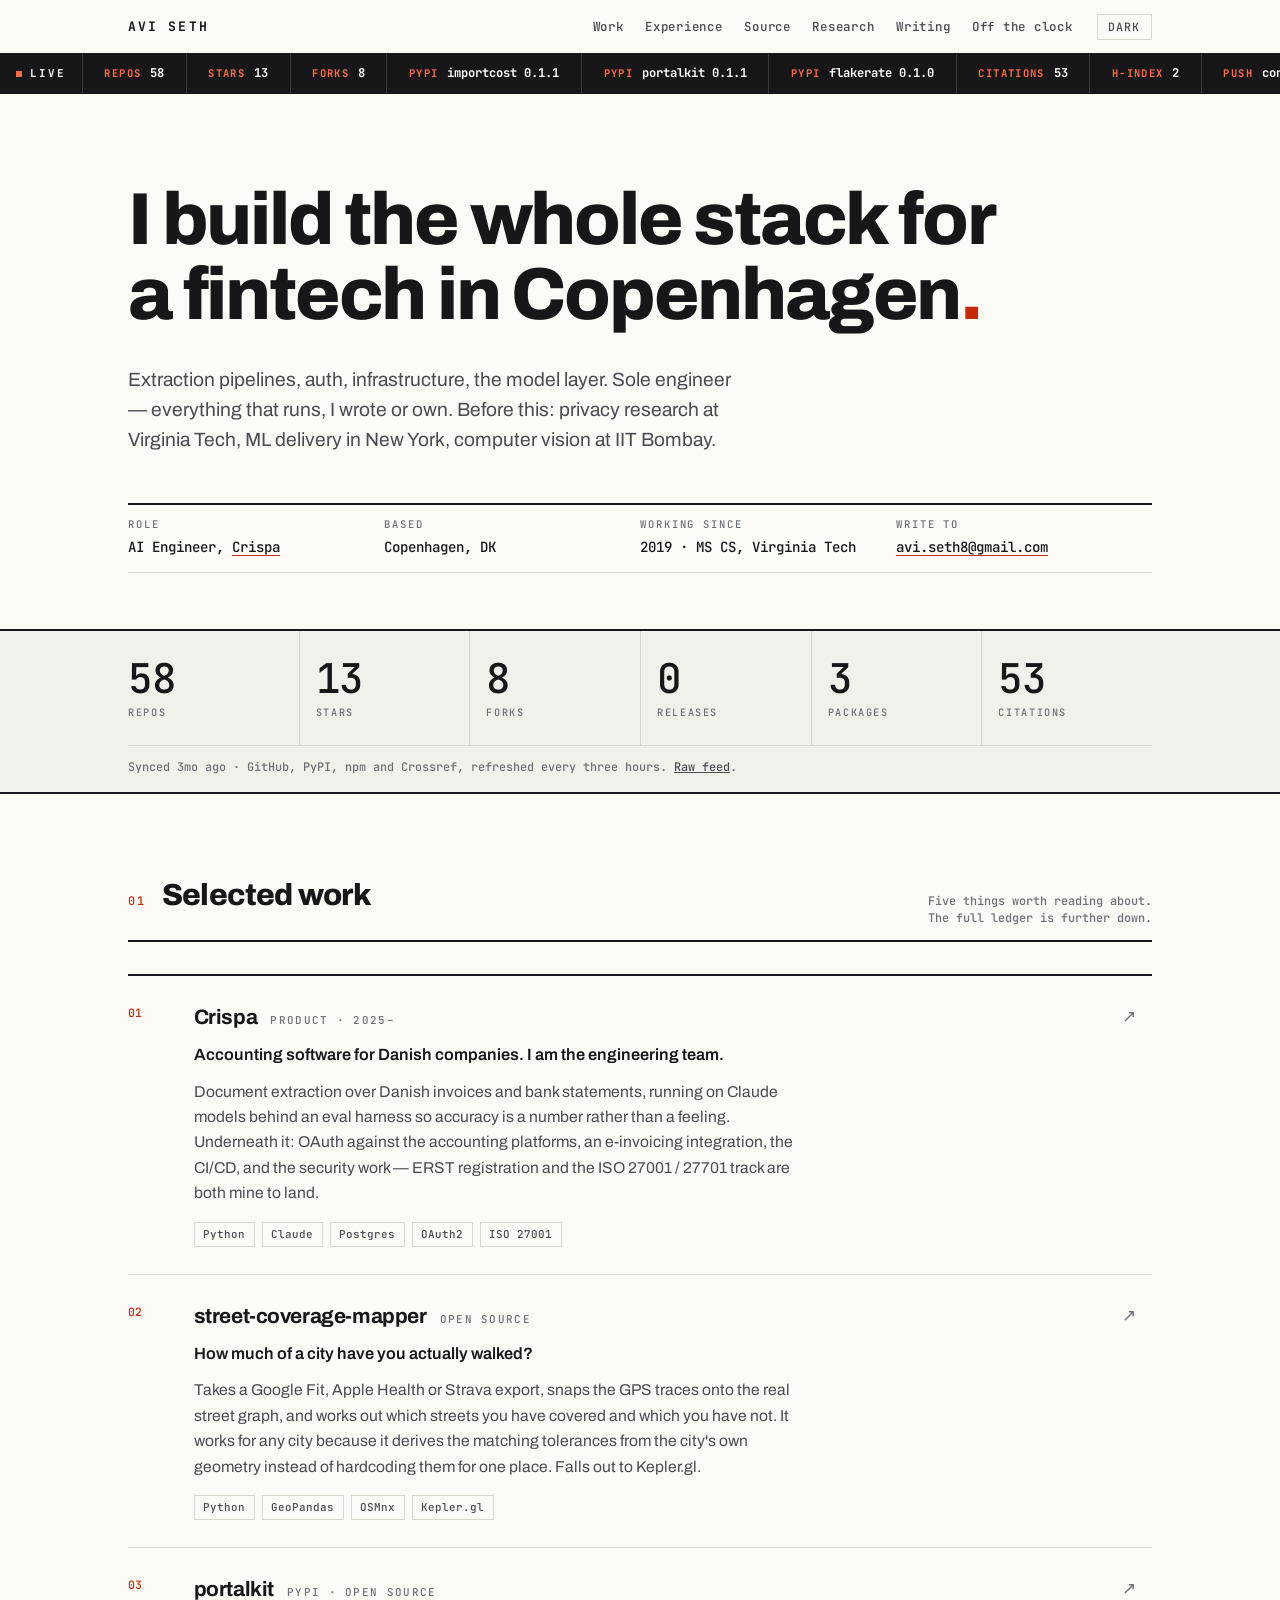
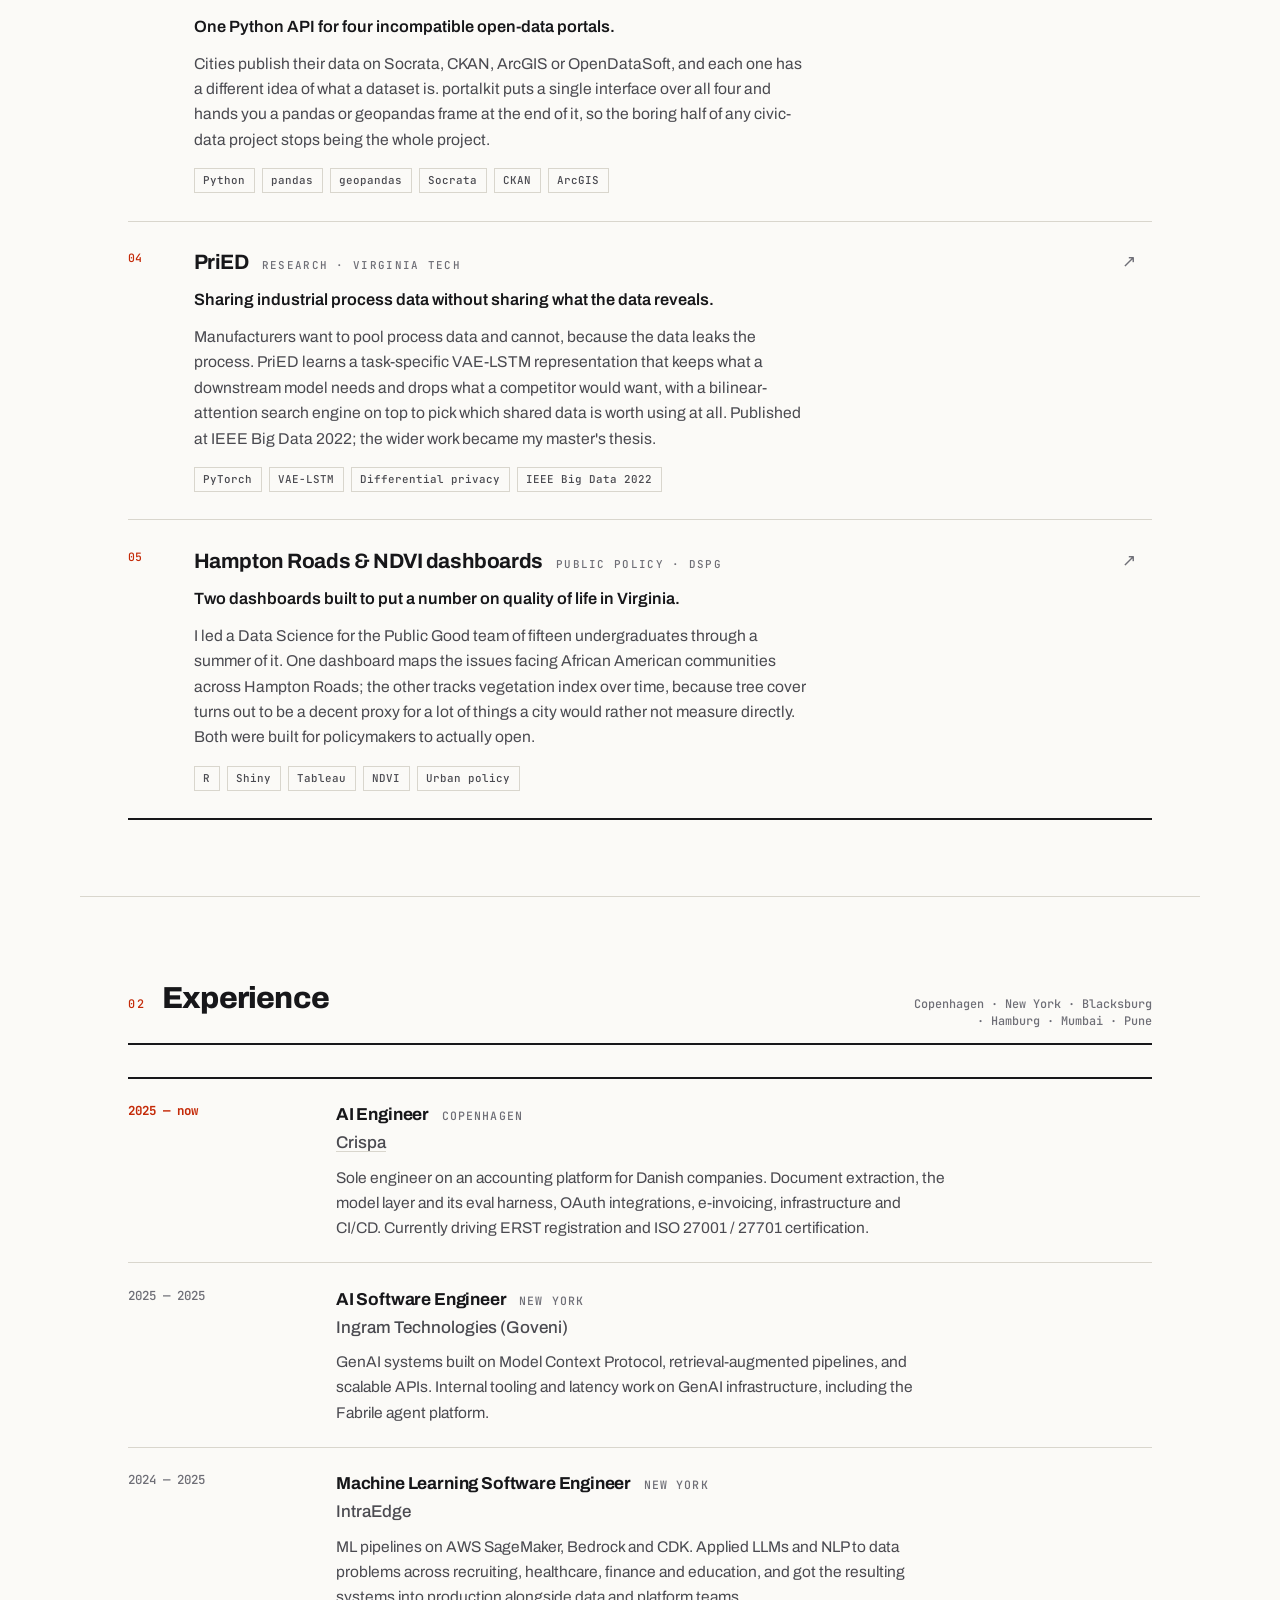
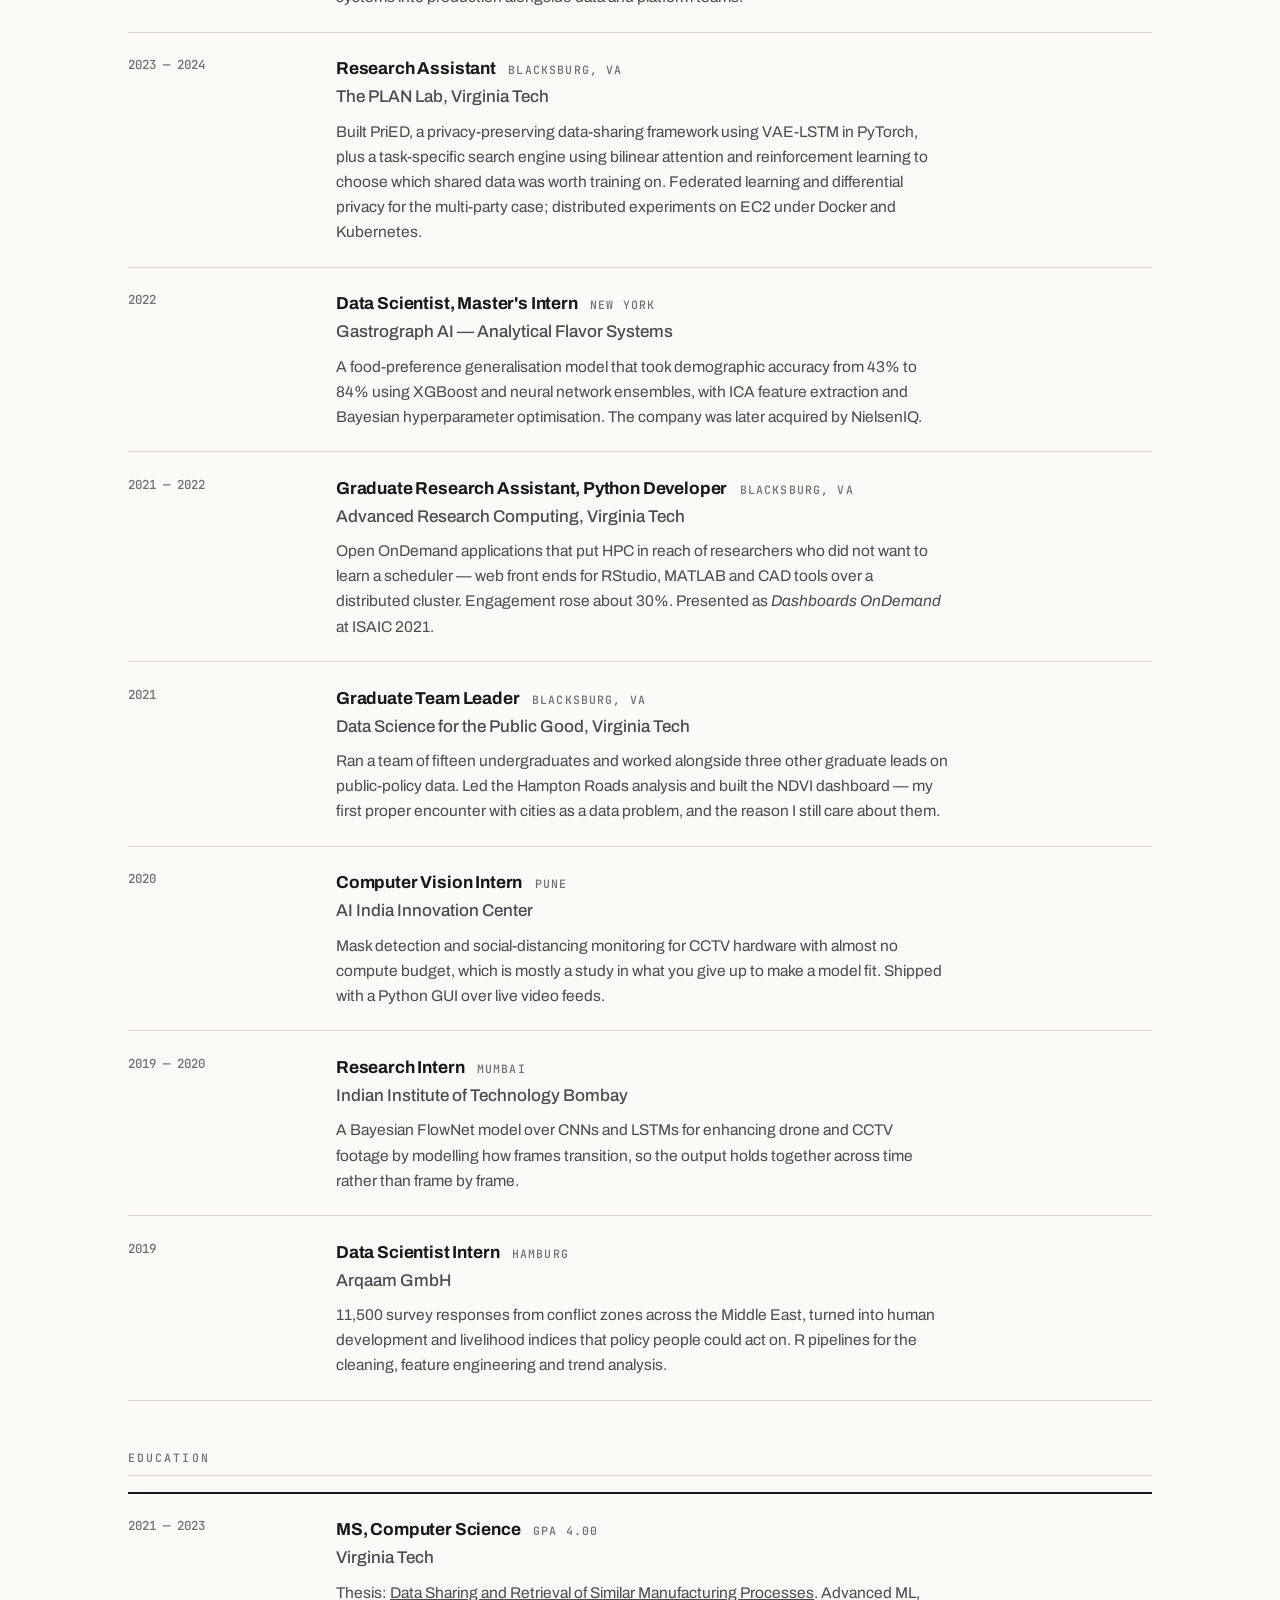
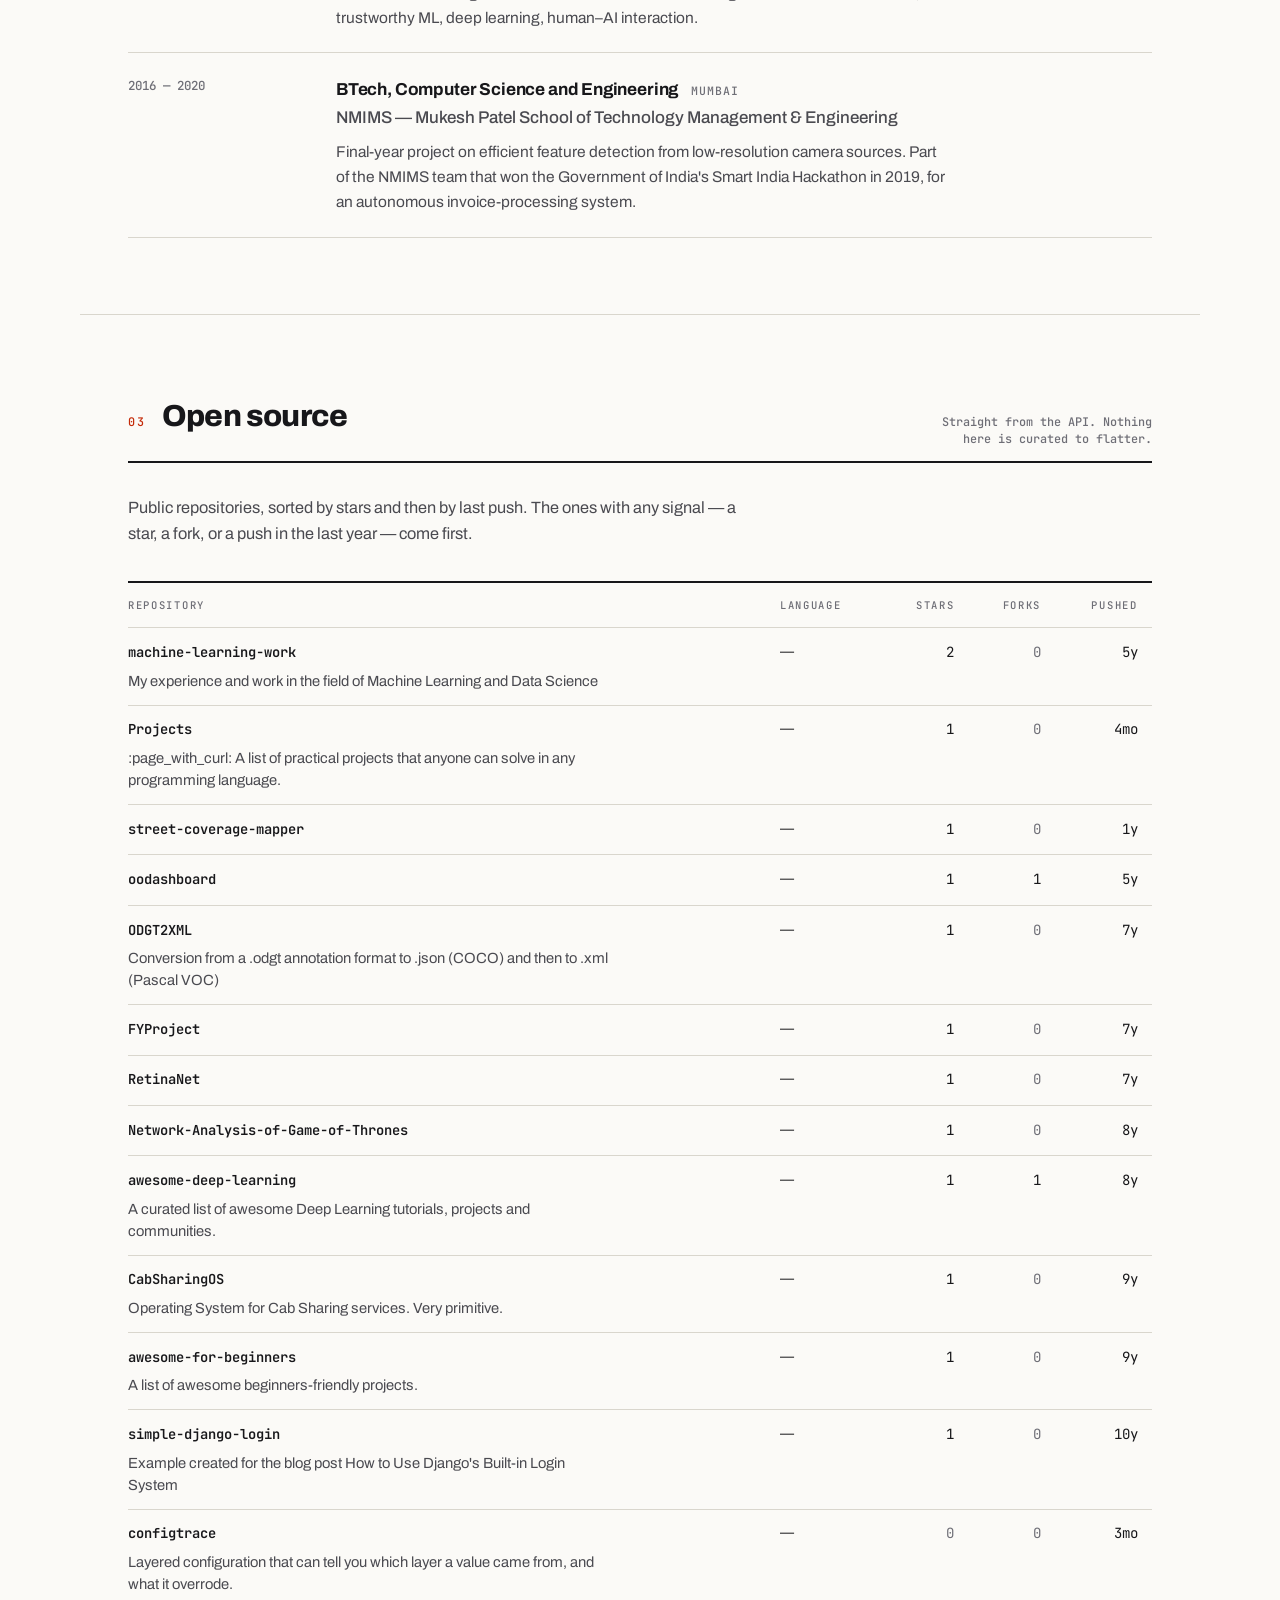
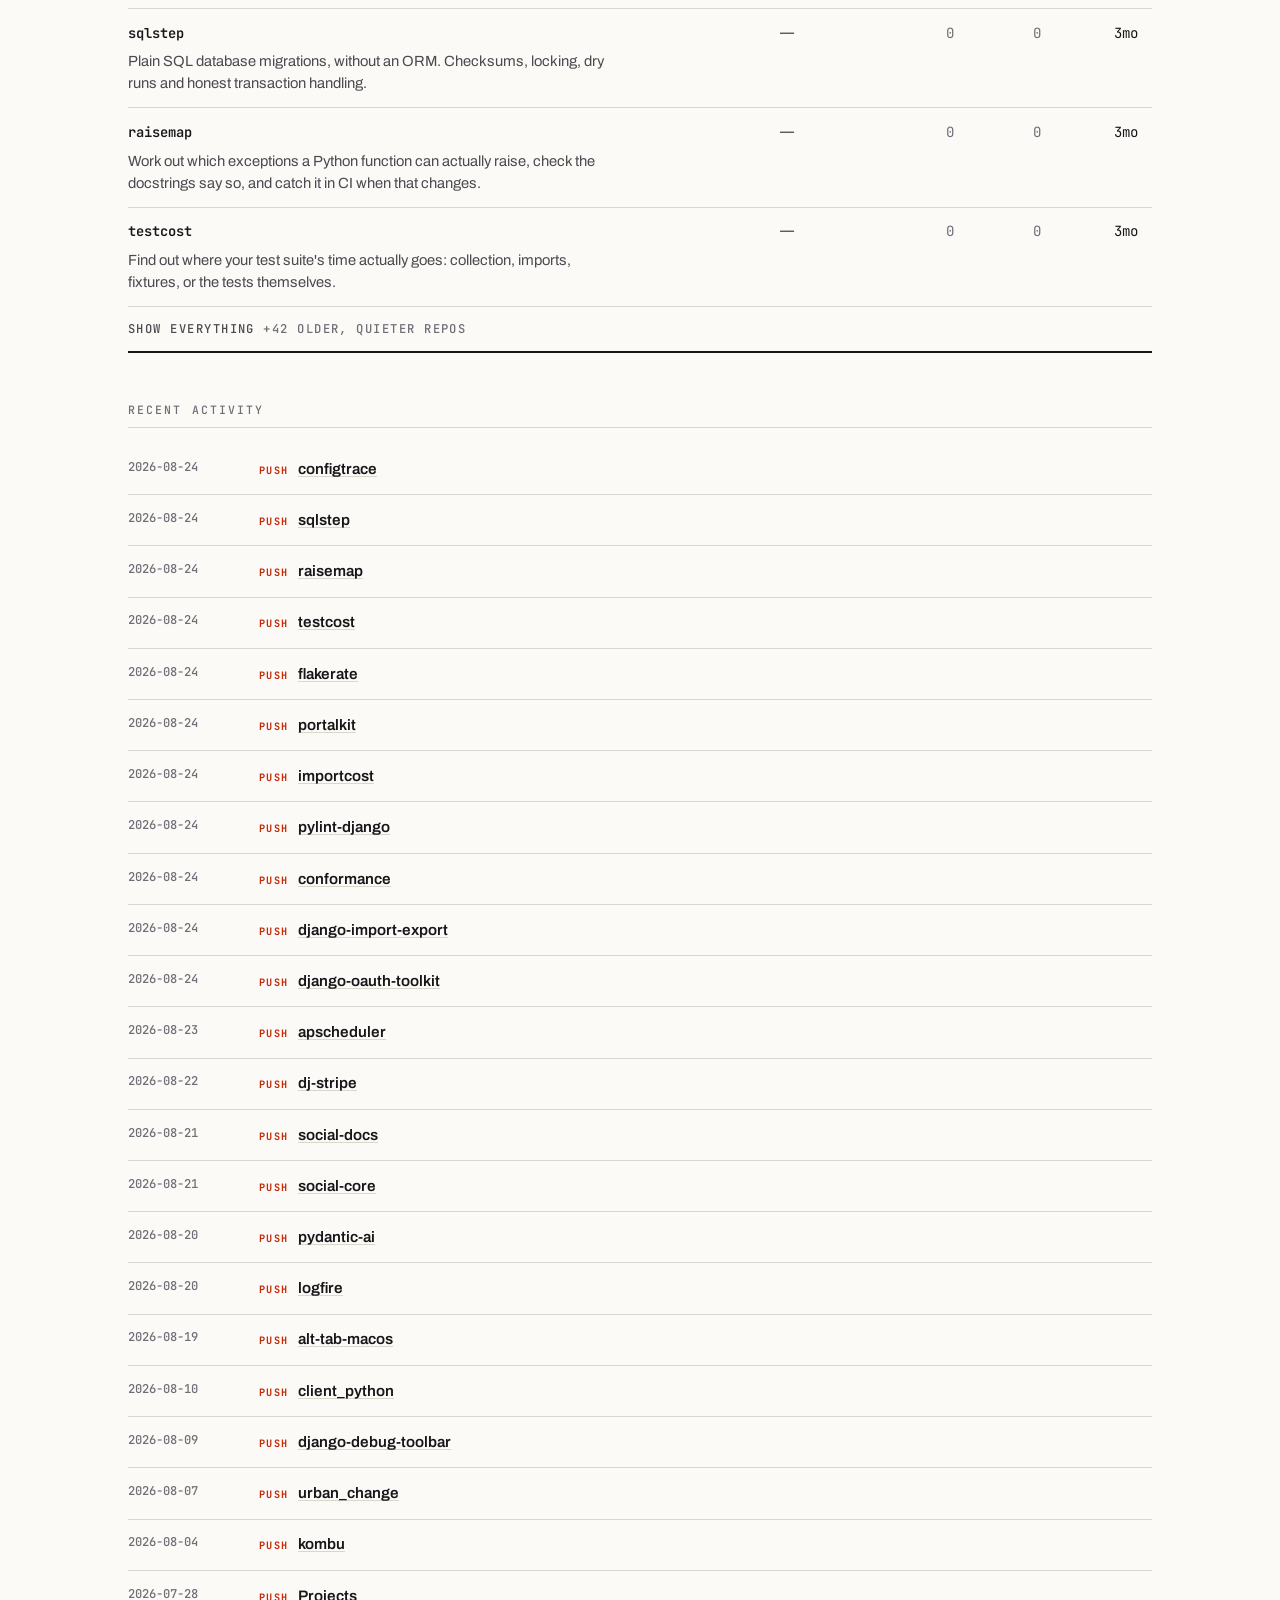
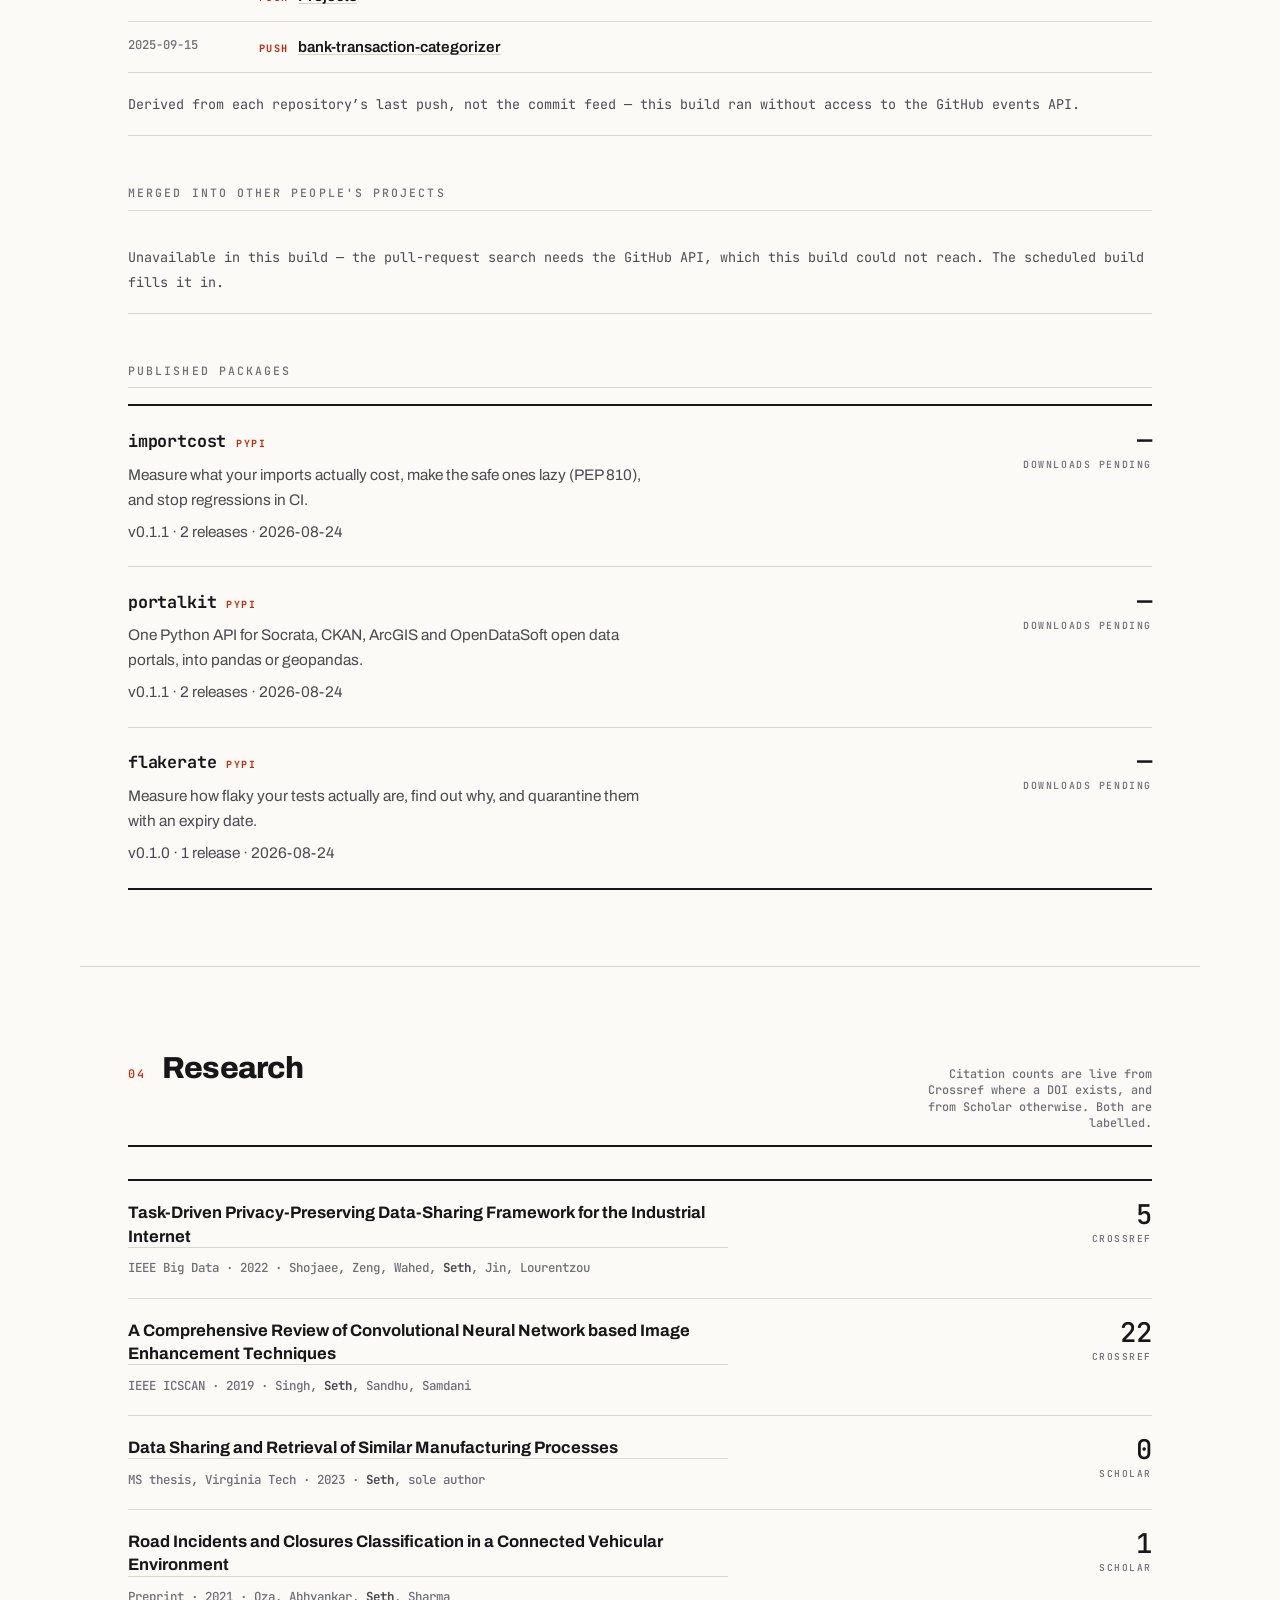
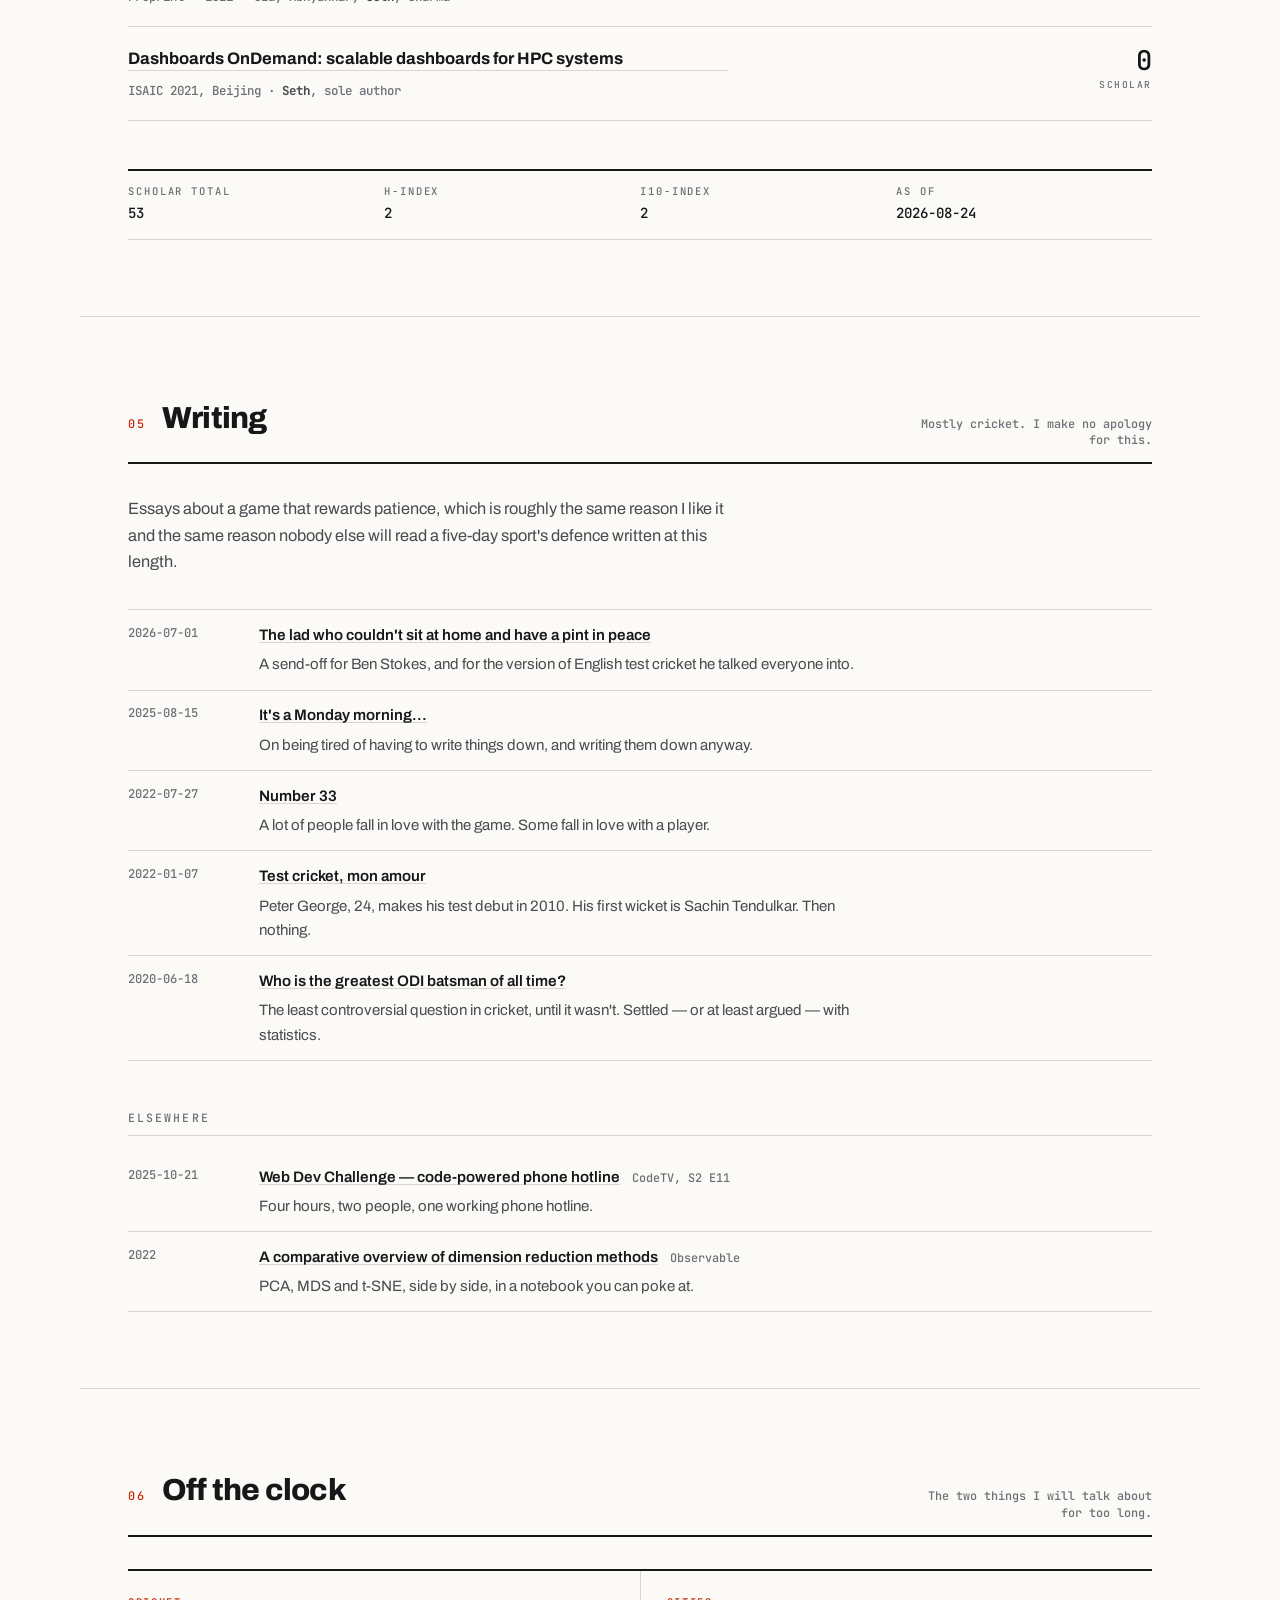
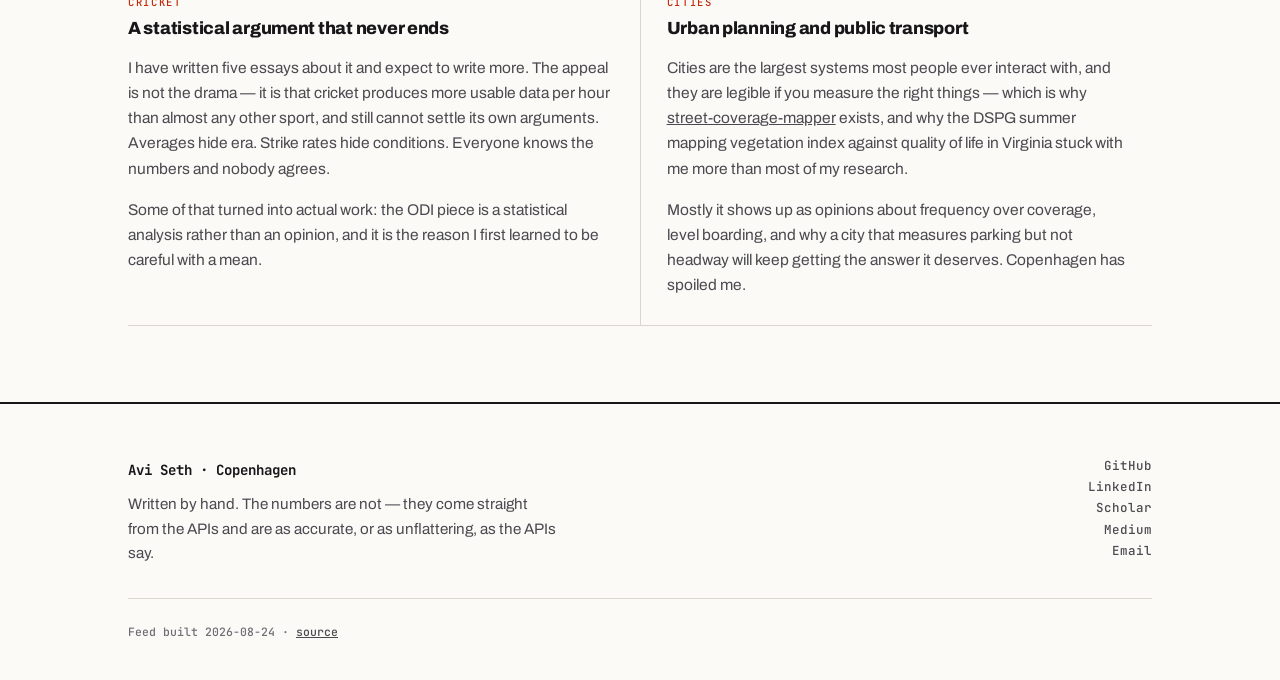
==== index.html @ 347495bb "personal site" ====
<!doctype html>
<html lang="en" data-theme="">
<head>
<meta charset="utf-8">
<meta name="viewport" content="width=device-width, initial-scale=1">
<title>Avi Seth</title>
<meta name="description" content="Avi Seth — AI engineer in Copenhagen. Sole engineer at Crispa. Ten years of work from IIT Bombay to Virginia Tech to a Danish fintech, plus a live index of open-source activity, packages and research.">
<link rel="canonical" href="https://aviseth.fyi/">
<meta property="og:type" content="website">
<meta property="og:title" content="Avi Seth">
<meta property="og:description" content="AI engineer in Copenhagen. A live index of what I build.">
<meta property="og:url" content="https://aviseth.fyi/">
<meta name="theme-color" content="#FBFAF7">
<link rel="icon" href="data:image/svg+xml,%3Csvg xmlns='http://www.w3.org/2000/svg' viewBox='0 0 32 32'%3E%3Crect width='32' height='32' fill='%2317171A'/%3E%3Ctext x='16' y='23' font-family='monospace' font-size='19' font-weight='700' fill='%23FBFAF7' text-anchor='middle'%3EA%3C/text%3E%3C/svg%3E">
<link rel="preconnect" href="https://fonts.googleapis.com">
<link rel="preconnect" href="https://fonts.gstatic.com" crossorigin>
<link href="https://fonts.googleapis.com/css2?family=Archivo:wght@400;500;600;700;800&family=JetBrains+Mono:wght@400;500;700&display=swap" rel="stylesheet">
<link rel="stylesheet" href="assets/style.css">
<script>
  // Dark is opt-in and remembered. Applied before first paint so there is no flash.
  try { var t = localStorage.getItem('theme'); if (t) document.documentElement.dataset.theme = t } catch (e) {}
</script>
</head>
<body>

<a class="skip" href="#main">Skip to content</a>

<header class="bar">
  <div class="bar__in">
    <a class="bar__id" href="/">Avi&nbsp;Seth</a>
    <nav class="bar__nav" aria-label="Sections">
      <a href="#work">Work</a>
      <a href="#experience">Experience</a>
      <a href="#source">Source</a>
      <a href="#research">Research</a>
      <a href="#writing">Writing</a>
      <a href="#offclock">Off the clock</a>
    </nav>
    <button class="bar__theme" type="button" id="theme" aria-label="Switch colour scheme"><span id="theme-label">Dark</span></button>
  </div>
</header>

<div class="ticker" id="ticker" aria-label="Live activity">
  <div class="ticker__tag"><span class="dot" aria-hidden="true"></span>Live</div>
  <div class="ticker__window">
    <div class="ticker__track" id="ticker-track">
      <span class="ticker__item ticker__item--wait">Fetching&nbsp;index&hellip;</span>
    </div>
  </div>
</div>
<noscript><p class="noscript">The live index needs JavaScript. Everything written below is here without it.</p></noscript>

<main id="main">

<section class="hero wrap">
  <h1>I build the whole stack for a fintech in Copenhagen<span class="accent">.</span></h1>
  <p class="hero__sub">Extraction pipelines, auth, infrastructure, the model layer. Sole engineer &mdash; everything that runs, I wrote or own. Before this: privacy research at Virginia Tech, ML delivery in New York, computer vision at IIT Bombay.</p>
  <dl class="meta">
    <div><dt>Role</dt><dd>AI Engineer, <a href="https://crispa.ai">Crispa</a></dd></div>
    <div><dt>Based</dt><dd>Copenhagen, DK</dd></div>
    <div><dt>Working since</dt><dd>2019 &middot; MS CS, Virginia Tech</dd></div>
    <div><dt>Write to</dt><dd><a href="mailto:avi.seth8@gmail.com">avi.seth8@gmail.com</a></dd></div>
  </dl>
</section>

<section class="band" id="index">
  <div class="band__in">
    <ul class="stats">
      <li><span class="stats__n" data-stat="repos">&mdash;</span><span class="stats__k">Repos</span></li>
      <li><span class="stats__n" data-stat="stars">&mdash;</span><span class="stats__k">Stars</span></li>
      <li><span class="stats__n" data-stat="forks">&mdash;</span><span class="stats__k">Forks</span></li>
      <li><span class="stats__n" data-stat="releases">&mdash;</span><span class="stats__k">Releases</span></li>
      <li><span class="stats__n" data-stat="packages">&mdash;</span><span class="stats__k">Packages</span></li>
      <li><span class="stats__n" data-stat="citations">&mdash;</span><span class="stats__k">Citations</span></li>
    </ul>
    <p class="band__foot"><span id="synced">Syncing&hellip;</span> &middot; GitHub, PyPI, npm and Crossref, refreshed every three hours. <a href="data/feed.json">Raw feed</a>.</p>
  </div>
</section>

<!-- ── 01 work ─────────────────────────────────────────────────────────── -->
<section class="sec wrap" id="work">
  <div class="sec__head">
    <span class="sec__no">01</span>
    <h2>Selected work</h2>
    <span class="sec__note">Five things worth reading about. The full ledger is further down.</span>
  </div>

  <a class="row" href="https://crispa.ai">
    <span class="row__no">01</span>
    <span class="row__main">
      <span class="row__title">Crispa <span class="row__kind">Product &middot; 2025&ndash;</span></span>
      <span class="row__sum">Accounting software for Danish companies. I am the engineering team.</span>
      <span class="row__body">Document extraction over Danish invoices and bank statements, running on Claude models behind an eval harness so accuracy is a number rather than a feeling. Underneath it: OAuth against the accounting platforms, an e-invoicing integration, the CI/CD, and the security work &mdash; ERST registration and the ISO 27001 / 27701 track are both mine to land.</span>
      <span class="tags"><i>Python</i><i>Claude</i><i>Postgres</i><i>OAuth2</i><i>ISO 27001</i></span>
    </span>
    <span class="row__go" aria-hidden="true">&#8599;</span>
  </a>

  <a class="row" href="https://github.com/aviseth/street-coverage-mapper">
    <span class="row__no">02</span>
    <span class="row__main">
      <span class="row__title">street-coverage-mapper <span class="row__kind">Open source</span></span>
      <span class="row__sum">How much of a city have you actually walked?</span>
      <span class="row__body">Takes a Google Fit, Apple Health or Strava export, snaps the GPS traces onto the real street graph, and works out which streets you have covered and which you have not. It works for any city because it derives the matching tolerances from the city's own geometry instead of hardcoding them for one place. Falls out to Kepler.gl.</span>
      <span class="tags"><i>Python</i><i>GeoPandas</i><i>OSMnx</i><i>Kepler.gl</i></span>
    </span>
    <span class="row__go" aria-hidden="true">&#8599;</span>
  </a>

  <a class="row" href="https://pypi.org/project/portalkit/">
    <span class="row__no">03</span>
    <span class="row__main">
      <span class="row__title">portalkit <span class="row__kind">PyPI &middot; Open source</span></span>
      <span class="row__sum">One Python API for four incompatible open-data portals.</span>
      <span class="row__body">Cities publish their data on Socrata, CKAN, ArcGIS or OpenDataSoft, and each one has a different idea of what a dataset is. portalkit puts a single interface over all four and hands you a pandas or geopandas frame at the end of it, so the boring half of any civic-data project stops being the whole project.</span>
      <span class="tags"><i>Python</i><i>pandas</i><i>geopandas</i><i>Socrata</i><i>CKAN</i><i>ArcGIS</i></span>
    </span>
    <span class="row__go" aria-hidden="true">&#8599;</span>
  </a>

  <a class="row" href="https://doi.org/10.1109/BigData55660.2022.10020861">
    <span class="row__no">04</span>
    <span class="row__main">
      <span class="row__title">PriED <span class="row__kind">Research &middot; Virginia Tech</span></span>
      <span class="row__sum">Sharing industrial process data without sharing what the data reveals.</span>
      <span class="row__body">Manufacturers want to pool process data and cannot, because the data leaks the process. PriED learns a task-specific VAE-LSTM representation that keeps what a downstream model needs and drops what a competitor would want, with a bilinear-attention search engine on top to pick which shared data is worth using at all. Published at IEEE Big Data 2022; the wider work became my master's thesis.</span>
      <span class="tags"><i>PyTorch</i><i>VAE-LSTM</i><i>Differential privacy</i><i>IEEE Big Data 2022</i></span>
    </span>
    <span class="row__go" aria-hidden="true">&#8599;</span>
  </a>

  <a class="row" href="https://aaec-vt.shinyapps.io/HamptonRoads/">
    <span class="row__no">05</span>
    <span class="row__main">
      <span class="row__title">Hampton Roads &amp; NDVI dashboards <span class="row__kind">Public policy &middot; DSPG</span></span>
      <span class="row__sum">Two dashboards built to put a number on quality of life in Virginia.</span>
      <span class="row__body">I led a Data Science for the Public Good team of fifteen undergraduates through a summer of it. One dashboard maps the issues facing African American communities across Hampton Roads; the other tracks vegetation index over time, because tree cover turns out to be a decent proxy for a lot of things a city would rather not measure directly. Both were built for policymakers to actually open.</span>
      <span class="tags"><i>R</i><i>Shiny</i><i>Tableau</i><i>NDVI</i><i>Urban policy</i></span>
    </span>
    <span class="row__go" aria-hidden="true">&#8599;</span>
  </a>
</section>

<!-- ── 02 experience ───────────────────────────────────────────────────── -->
<section class="sec wrap" id="experience">
  <div class="sec__head">
    <span class="sec__no">02</span>
    <h2>Experience</h2>
    <span class="sec__note">Copenhagen &middot; New York &middot; Blacksburg &middot; Hamburg &middot; Mumbai &middot; Pune</span>
  </div>

  <div class="cv">
    <div class="cv__item">
      <div class="cv__when"><span class="cv__now">2025 &mdash; now</span></div>
      <div>
        <div class="cv__role">AI Engineer <span class="cv__where">Copenhagen</span></div>
        <div class="cv__org"><a href="https://crispa.ai">Crispa</a></div>
        <p class="cv__what">Sole engineer on an accounting platform for Danish companies. Document extraction, the model layer and its eval harness, OAuth integrations, e-invoicing, infrastructure and CI/CD. Currently driving ERST registration and ISO 27001 / 27701 certification.</p>
      </div>
    </div>

    <div class="cv__item">
      <div class="cv__when">2025 &mdash; 2025</div>
      <div>
        <div class="cv__role">AI Software Engineer <span class="cv__where">New York</span></div>
        <div class="cv__org">Ingram Technologies (Goveni)</div>
        <p class="cv__what">GenAI systems built on Model Context Protocol, retrieval-augmented pipelines, and scalable APIs. Internal tooling and latency work on GenAI infrastructure, including the Fabrile agent platform.</p>
      </div>
    </div>

    <div class="cv__item">
      <div class="cv__when">2024 &mdash; 2025</div>
      <div>
        <div class="cv__role">Machine Learning Software Engineer <span class="cv__where">New York</span></div>
        <div class="cv__org">IntraEdge</div>
        <p class="cv__what">ML pipelines on AWS SageMaker, Bedrock and CDK. Applied LLMs and NLP to data problems across recruiting, healthcare, finance and education, and got the resulting systems into production alongside data and platform teams.</p>
      </div>
    </div>

    <div class="cv__item">
      <div class="cv__when">2023 &mdash; 2024</div>
      <div>
        <div class="cv__role">Research Assistant <span class="cv__where">Blacksburg, VA</span></div>
        <div class="cv__org">The PLAN Lab, Virginia Tech</div>
        <p class="cv__what">Built PriED, a privacy-preserving data-sharing framework using VAE-LSTM in PyTorch, plus a task-specific search engine using bilinear attention and reinforcement learning to choose which shared data was worth training on. Federated learning and differential privacy for the multi-party case; distributed experiments on EC2 under Docker and Kubernetes.</p>
      </div>
    </div>

    <div class="cv__item">
      <div class="cv__when">2022</div>
      <div>
        <div class="cv__role">Data Scientist, Master's Intern <span class="cv__where">New York</span></div>
        <div class="cv__org">Gastrograph AI &mdash; Analytical Flavor Systems</div>
        <p class="cv__what">A food-preference generalisation model that took demographic accuracy from 43% to 84% using XGBoost and neural network ensembles, with ICA feature extraction and Bayesian hyperparameter optimisation. The company was later acquired by NielsenIQ.</p>
      </div>
    </div>

    <div class="cv__item">
      <div class="cv__when">2021 &mdash; 2022</div>
      <div>
        <div class="cv__role">Graduate Research Assistant, Python Developer <span class="cv__where">Blacksburg, VA</span></div>
        <div class="cv__org">Advanced Research Computing, Virginia Tech</div>
        <p class="cv__what">Open OnDemand applications that put HPC in reach of researchers who did not want to learn a scheduler &mdash; web front ends for RStudio, MATLAB and CAD tools over a distributed cluster. Engagement rose about 30%. Presented as <em>Dashboards OnDemand</em> at ISAIC 2021.</p>
      </div>
    </div>

    <div class="cv__item">
      <div class="cv__when">2021</div>
      <div>
        <div class="cv__role">Graduate Team Leader <span class="cv__where">Blacksburg, VA</span></div>
        <div class="cv__org">Data Science for the Public Good, Virginia Tech</div>
        <p class="cv__what">Ran a team of fifteen undergraduates and worked alongside three other graduate leads on public-policy data. Led the Hampton Roads analysis and built the NDVI dashboard &mdash; my first proper encounter with cities as a data problem, and the reason I still care about them.</p>
      </div>
    </div>

    <div class="cv__item">
      <div class="cv__when">2020</div>
      <div>
        <div class="cv__role">Computer Vision Intern <span class="cv__where">Pune</span></div>
        <div class="cv__org">AI India Innovation Center</div>
        <p class="cv__what">Mask detection and social-distancing monitoring for CCTV hardware with almost no compute budget, which is mostly a study in what you give up to make a model fit. Shipped with a Python GUI over live video feeds.</p>
      </div>
    </div>

    <div class="cv__item">
      <div class="cv__when">2019 &mdash; 2020</div>
      <div>
        <div class="cv__role">Research Intern <span class="cv__where">Mumbai</span></div>
        <div class="cv__org">Indian Institute of Technology Bombay</div>
        <p class="cv__what">A Bayesian FlowNet model over CNNs and LSTMs for enhancing drone and CCTV footage by modelling how frames transition, so the output holds together across time rather than frame by frame.</p>
      </div>
    </div>

    <div class="cv__item">
      <div class="cv__when">2019</div>
      <div>
        <div class="cv__role">Data Scientist Intern <span class="cv__where">Hamburg</span></div>
        <div class="cv__org">Arqaam GmbH</div>
        <p class="cv__what">11,500 survey responses from conflict zones across the Middle East, turned into human development and livelihood indices that policy people could act on. R pipelines for the cleaning, feature engineering and trend analysis.</p>
      </div>
    </div>
  </div>

  <h3 class="sub">Education</h3>
  <div class="cv">
    <div class="cv__item">
      <div class="cv__when">2021 &mdash; 2023</div>
      <div>
        <div class="cv__role">MS, Computer Science <span class="cv__where">GPA 4.00</span></div>
        <div class="cv__org">Virginia Tech</div>
        <p class="cv__what">Thesis: <a href="https://vtechworks.lib.vt.edu/items/5594874e-03b8-4598-8ea5-a0269059a807">Data Sharing and Retrieval of Similar Manufacturing Processes</a>. Advanced ML, trustworthy ML, deep learning, human&ndash;AI interaction.</p>
      </div>
    </div>
    <div class="cv__item">
      <div class="cv__when">2016 &mdash; 2020</div>
      <div>
        <div class="cv__role">BTech, Computer Science and Engineering <span class="cv__where">Mumbai</span></div>
        <div class="cv__org">NMIMS &mdash; Mukesh Patel School of Technology Management &amp; Engineering</div>
        <p class="cv__what">Final-year project on efficient feature detection from low-resolution camera sources. Part of the NMIMS team that won the Government of India's Smart India Hackathon in 2019, for an autonomous invoice-processing system.</p>
      </div>
    </div>
  </div>
</section>

<!-- ── 03 source ───────────────────────────────────────────────────────── -->
<section class="sec wrap" id="source">
  <div class="sec__head">
    <span class="sec__no">03</span>
    <h2>Open source</h2>
    <span class="sec__note">Straight from the API. Nothing here is curated to flatter.</span>
  </div>

  <p class="lede">Public repositories, sorted by stars and then by last push. The ones with any signal &mdash; a star, a fork, or a push in the last year &mdash; come first.</p>

  <div class="tablewrap">
    <table class="tbl" id="repos">
      <thead><tr><th>Repository</th><th>Language</th><th class="num">Stars</th><th class="num">Forks</th><th class="num">Pushed</th></tr></thead>
      <tbody><tr><td colspan="5" class="tbl__wait">Loading&hellip;</td></tr></tbody>
    </table>
  </div>

  <h3 class="sub">Recent activity</h3>
  <ol class="log" id="log"><li class="log__empty"><span class="log__wait">Loading&hellip;</span></li></ol>

  <h3 class="sub">Merged into other people's projects</h3>
  <ol class="log" id="prs"><li class="log__empty"><span class="log__wait">Loading&hellip;</span></li></ol>

  <h3 class="sub">Published packages</h3>
  <div id="pkgs"><p class="empty">Loading&hellip;</p></div>
</section>

<!-- ── 04 research ─────────────────────────────────────────────────────── -->
<section class="sec wrap" id="research">
  <div class="sec__head">
    <span class="sec__no">04</span>
    <h2>Research</h2>
    <span class="sec__note">Citation counts are live from Crossref where a DOI exists, and from Scholar otherwise. Both are labelled.</span>
  </div>

  <ol class="papers">
    <li data-doi="10.1109/BigData55660.2022.10020861">
      <a href="https://doi.org/10.1109/BigData55660.2022.10020861">Task-Driven Privacy-Preserving Data-Sharing Framework for the Industrial Internet</a>
      <span class="papers__meta">IEEE Big Data &middot; 2022 &middot; Shojaee, Zeng, Wahed, <b>Seth</b>, Jin, Lourentzou</span>
      <span class="papers__cite"><span class="c">&mdash;</span> <em>citations</em></span>
    </li>
    <li data-doi="10.1109/ICSCAN.2019.8878706">
      <a href="https://doi.org/10.1109/ICSCAN.2019.8878706">A Comprehensive Review of Convolutional Neural Network based Image Enhancement Techniques</a>
      <span class="papers__meta">IEEE ICSCAN &middot; 2019 &middot; Singh, <b>Seth</b>, Sandhu, Samdani</span>
      <span class="papers__cite"><span class="c">&mdash;</span> <em>citations</em></span>
    </li>
    <li data-scholar="0">
      <a href="https://vtechworks.lib.vt.edu/items/5594874e-03b8-4598-8ea5-a0269059a807">Data Sharing and Retrieval of Similar Manufacturing Processes</a>
      <span class="papers__meta">MS thesis, Virginia Tech &middot; 2023 &middot; <b>Seth</b>, sole author</span>
      <span class="papers__cite"><span class="c">&mdash;</span> <em>citations</em></span>
    </li>
    <li data-scholar="1">
      <a href="https://scholar.google.com/citations?user=7vtdRCQAAAAJ">Road Incidents and Closures Classification in a Connected Vehicular Environment</a>
      <span class="papers__meta">Preprint &middot; 2021 &middot; Oza, Abhyankar, <b>Seth</b>, Sharma</span>
      <span class="papers__cite"><span class="c">&mdash;</span> <em>citations</em></span>
    </li>
    <li data-scholar="0">
      <a href="https://scholar.google.com/citations?user=7vtdRCQAAAAJ">Dashboards OnDemand: scalable dashboards for HPC systems</a>
      <span class="papers__meta">ISAIC 2021, Beijing &middot; <b>Seth</b>, sole author</span>
      <span class="papers__cite"><span class="c">&mdash;</span> <em>citations</em></span>
    </li>
  </ol>

  <dl class="meta" id="scholar">
    <div><dt>Scholar total</dt><dd data-scholar-stat="citations">&mdash;</dd></div>
    <div><dt>h-index</dt><dd data-scholar-stat="hIndex">&mdash;</dd></div>
    <div><dt>i10-index</dt><dd data-scholar-stat="i10Index">&mdash;</dd></div>
    <div><dt>As of</dt><dd data-scholar-stat="capturedAt">&mdash;</dd></div>
  </dl>
</section>

<!-- ── 05 writing ──────────────────────────────────────────────────────── -->
<section class="sec wrap" id="writing">
  <div class="sec__head">
    <span class="sec__no">05</span>
    <h2>Writing</h2>
    <span class="sec__note">Mostly cricket. I make no apology for this.</span>
  </div>

  <p class="lede">Essays about a game that rewards patience, which is roughly the same reason I like it and the same reason nobody else will read a five-day sport's defence written at this length.</p>

  <ol class="log">
    <li>
      <span class="log__date">2026&#8209;07&#8209;01</span>
      <span class="log__what">
        <a href="https://medium.com/@aviseth/the-lad-who-couldnt-sit-at-home-and-have-a-pint-in-peace-5083440ced1b">The lad who couldn't sit at home and have a pint in peace</a>
        <span class="log__blurb">A send-off for Ben Stokes, and for the version of English test cricket he talked everyone into.</span>
      </span>
    </li>
    <li>
      <span class="log__date">2025&#8209;08&#8209;15</span>
      <span class="log__what">
        <a href="https://medium.com/@aviseth/its-a-monday-morning-936905161352">It's a Monday morning&hellip;</a>
        <span class="log__blurb">On being tired of having to write things down, and writing them down anyway.</span>
      </span>
    </li>
    <li>
      <span class="log__date">2022&#8209;07&#8209;27</span>
      <span class="log__what">
        <a href="https://medium.com/@aviseth/number-33-4a430b7365da">Number 33</a>
        <span class="log__blurb">A lot of people fall in love with the game. Some fall in love with a player.</span>
      </span>
    </li>
    <li>
      <span class="log__date">2022&#8209;01&#8209;07</span>
      <span class="log__what">
        <a href="https://medium.com/@aviseth/test-cricket-mon-amour-3daa7d242e37">Test cricket, mon amour</a>
        <span class="log__blurb">Peter George, 24, makes his test debut in 2010. His first wicket is Sachin Tendulkar. Then nothing.</span>
      </span>
    </li>
    <li>
      <span class="log__date">2020&#8209;06&#8209;18</span>
      <span class="log__what">
        <a href="https://medium.com/@aviseth/who-is-the-greatest-odi-batsman-of-all-time-8add8d896a47">Who is the greatest ODI batsman of all time?</a>
        <span class="log__blurb">The least controversial question in cricket, until it wasn't. Settled &mdash; or at least argued &mdash; with statistics.</span>
      </span>
    </li>
  </ol>

  <h3 class="sub">Elsewhere</h3>
  <ol class="log">
    <li>
      <span class="log__date">2025&#8209;10&#8209;21</span>
      <span class="log__what">
        <a href="https://codetv.dev/series/web-dev-challenge/s2/e11-build-a-hotline">Web Dev Challenge &mdash; code-powered phone hotline</a>
        <span class="log__where">CodeTV, S2 E11</span>
        <span class="log__blurb">Four hours, two people, one working phone hotline.</span>
      </span>
    </li>
    <li>
      <span class="log__date">2022</span>
      <span class="log__what">
        <a href="https://observablehq.com/@3e787c1af6c5a437/a-comparative-overview-of-dimension-reduction-methods">A comparative overview of dimension reduction methods</a>
        <span class="log__where">Observable</span>
        <span class="log__blurb">PCA, MDS and t-SNE, side by side, in a notebook you can poke at.</span>
      </span>
    </li>
  </ol>
</section>

<!-- ── 06 off the clock ────────────────────────────────────────────────── -->
<section class="sec wrap" id="offclock">
  <div class="sec__head">
    <span class="sec__no">06</span>
    <h2>Off the clock</h2>
    <span class="sec__note">The two things I will talk about for too long.</span>
  </div>

  <div class="cards">
    <div class="card">
      <h3><span>Cricket</span>A statistical argument that never ends</h3>
      <p>I have written five essays about it and expect to write more. The appeal is not the drama &mdash; it is that cricket produces more usable data per hour than almost any other sport, and still cannot settle its own arguments. Averages hide era. Strike rates hide conditions. Everyone knows the numbers and nobody agrees.</p>
      <p>Some of that turned into actual work: the ODI piece is a statistical analysis rather than an opinion, and it is the reason I first learned to be careful with a mean.</p>
    </div>

    <div class="card">
      <h3><span>Cities</span>Urban planning and public transport</h3>
      <p>Cities are the largest systems most people ever interact with, and they are legible if you measure the right things &mdash; which is why <a href="https://github.com/aviseth/street-coverage-mapper">street-coverage-mapper</a> exists, and why the DSPG summer mapping vegetation index against quality of life in Virginia stuck with me more than most of my research.</p>
      <p>Mostly it shows up as opinions about frequency over coverage, level boarding, and why a city that measures parking but not headway will keep getting the answer it deserves. Copenhagen has spoiled me.</p>
    </div>
  </div>
</section>

</main>

<footer class="foot">
  <div class="foot__in">
    <div class="foot__l">
      <p class="foot__name">Avi Seth &middot; Copenhagen</p>
      <p class="foot__note">Written by hand. The numbers are not &mdash; they come straight from the APIs and are as accurate, or as unflattering, as the APIs say.</p>
    </div>
    <nav class="foot__r" aria-label="Elsewhere">
      <a href="https://github.com/aviseth">GitHub</a>
      <a href="https://www.linkedin.com/in/aviseth/">LinkedIn</a>
      <a href="https://scholar.google.com/citations?user=7vtdRCQAAAAJ">Scholar</a>
      <a href="https://medium.com/@aviseth">Medium</a>
      <a href="mailto:avi.seth8@gmail.com">Email</a>
    </nav>
    <p class="foot__stamp"><span id="stamp">&mdash;</span> &middot; <a href="https://github.com/aviseth/aviseth.fyi">source</a></p>
  </div>
</footer>

<script src="assets/app.js"></script>
</body>
</html>
---- assets/style.css ----
/* ───────────────────────────────────────────────────────────────────────────
   aviseth.fyi

   Light by default. Hard rules, no radii, no shadows, one accent used like a
   red pen. Monospace is for data and labels only — long-form prose is set in a
   grotesque at a size you can actually read.
   ─────────────────────────────────────────────────────────────────────────── */

:root {
  --paper:  #FBFAF7;
  --raised: #F2F0EA;
  --ink:    #17171A;
  --ink-2:  #4A4A50;
  --ink-3:  #6E6E76;
  --rule:   #17171A;
  --hair:   #D9D6CD;
  --accent: #C42A08;

  --i-fg:     #FBFAF7;
  --i-dim:    #ADACA6;
  --i-hair:   #3A3A3E;
  --i-accent: #FF6B45;

  --sans: 'Archivo', -apple-system, BlinkMacSystemFont, 'Helvetica Neue', Arial, sans-serif;
  --mono: 'JetBrains Mono', ui-monospace, SFMono-Regular, Menlo, Consolas, monospace;

  --pad: clamp(1.15rem, 4vw, 3rem);
  --max: 1120px;
  --measure: 68ch;
}

/* Dark is opt-in via the toggle, not inherited from the OS — the page is
   designed light first and reads better that way. */
:root[data-theme="dark"] {
  --paper:  #16161A;
  --raised: #1E1E23;
  --ink:    #F2F1EC;
  --ink-2:  #B6B4AE;
  --ink-3:  #918F89;
  --rule:   #F2F1EC;
  --hair:   #35353B;
  --accent: #FF7A55;

  --i-fg:     #16161A;
  --i-dim:    #4C4C52;
  --i-hair:   #C9C7C0;
  --i-accent: #B02405;
}

* { box-sizing: border-box; }

html {
  -webkit-text-size-adjust: 100%;
  scroll-behavior: smooth;
  scroll-padding-top: 5rem;
}
@media (prefers-reduced-motion: reduce) { html { scroll-behavior: auto; } }

body {
  margin: 0;
  background: var(--paper);
  color: var(--ink);
  font-family: var(--sans);
  font-size: 17px;
  line-height: 1.62;
  font-synthesis-weight: none;
  -webkit-font-smoothing: antialiased;
  -moz-osx-font-smoothing: grayscale;
}

::selection { background: var(--accent); color: #fff; }

a { color: inherit; }
p { margin: 0 0 1.05em; }
p:last-child { margin-bottom: 0; }

:focus-visible { outline: 2px solid var(--accent); outline-offset: 3px; }

.skip {
  position: absolute; left: -9999px; top: 0; z-index: 99;
  background: var(--ink); color: var(--paper);
  padding: .7rem 1.1rem; font: 500 .8rem/1 var(--mono);
}
.skip:focus { left: 0; }

.accent { color: var(--accent); }
.wrap { max-width: var(--max); margin: 0 auto; padding-inline: var(--pad); }

/* ── header ──────────────────────────────────────────────────────────── */

.bar {
  position: sticky; top: 0; z-index: 40;
  background: var(--paper);
  border-bottom: 1px solid var(--rule);
}
.bar__in {
  display: flex; align-items: center; gap: 1.5rem;
  max-width: var(--max); margin: 0 auto;
  padding: .85rem var(--pad);
}
.bar__id {
  font: 700 .82rem/1 var(--mono);
  letter-spacing: .16em; text-transform: uppercase;
  text-decoration: none; white-space: nowrap;
}
.bar__nav {
  display: flex; gap: 1.35rem; margin-left: auto;
  font: 500 .78rem/1 var(--mono);
  letter-spacing: .06em;
}
.bar__nav a { text-decoration: none; color: var(--ink-2); padding: .3rem 0; }
.bar__nav a:hover { color: var(--ink); box-shadow: inset 0 -2px 0 var(--accent); }

.bar__theme {
  appearance: none; background: none; border: 1px solid var(--hair);
  padding: .4rem .65rem; color: var(--ink-2); cursor: pointer;
  font: 500 .72rem/1 var(--mono); letter-spacing: .1em; text-transform: uppercase;
}
.bar__theme:hover { color: var(--ink); border-color: var(--ink); }

@media (max-width: 860px) {
  .bar__nav { display: none; }
  .bar__theme { margin-left: auto; }
}

/* ── ticker ──────────────────────────────────────────────────────────── */

.ticker {
  display: flex; align-items: stretch;
  background: var(--ink); color: var(--i-fg);
  border-bottom: 1px solid var(--rule);
  overflow: hidden;
}
.ticker__tag {
  display: flex; align-items: center; gap: .5rem;
  flex: none; padding: 0 1rem;
  border-right: 1px solid var(--i-hair);
  font: 700 .68rem/1 var(--mono);
  letter-spacing: .18em; text-transform: uppercase;
}
.dot { width: 6px; height: 6px; background: var(--i-accent); animation: pulse 2.4s ease-in-out infinite; }
@keyframes pulse { 0%,100% { opacity: 1 } 50% { opacity: .3 } }

.ticker__window { flex: 1; overflow: hidden; }
.ticker__track { display: flex; width: max-content; animation: marquee var(--dur, 90s) linear infinite; }
.ticker:hover .ticker__track, .ticker:focus-within .ticker__track { animation-play-state: paused; }
@keyframes marquee { from { transform: translateX(0) } to { transform: translateX(calc(-1 * var(--shift, 50%))) } }

.ticker__item {
  display: flex; align-items: baseline; gap: .55rem;
  flex: none; padding: .68rem 1.35rem;
  font: 500 .76rem/1.35 var(--mono);
  white-space: nowrap; text-decoration: none; color: inherit;
  border-right: 1px solid var(--i-hair);
}
a.ticker__item:hover { background: var(--i-accent); color: #fff; }
.ticker__item .k {
  color: var(--i-accent); font-weight: 700;
  letter-spacing: .13em; text-transform: uppercase; font-size: .66rem;
}
a.ticker__item:hover .k, a.ticker__item:hover .t { color: #fff; }
.ticker__item .t { color: var(--i-dim); font-size: .7rem; }
.ticker__item--wait { color: var(--i-dim); }

@media (prefers-reduced-motion: reduce) {
  .ticker__track { animation: none; }
  .ticker__window { overflow-x: auto; }
}

.noscript {
  margin: 0; padding: .8rem var(--pad);
  border-bottom: 1px solid var(--rule);
  font: 500 .82rem/1.5 var(--mono); color: var(--ink-2);
}

/* ── hero ────────────────────────────────────────────────────────────── */

.hero { padding-block: clamp(3rem, 8vw, 5.5rem) clamp(2.4rem, 5vw, 3.5rem); }

.hero h1 {
  margin: 0;
  font-weight: 800;
  font-size: clamp(2.35rem, 6.2vw, 4.6rem);
  line-height: 1.02;
  letter-spacing: -.03em;
  max-width: 20ch;
  text-wrap: balance;
}
.hero__sub {
  margin: clamp(1.5rem, 3vw, 2.1rem) 0 0;
  max-width: 56ch;
  font-size: clamp(1.05rem, 1.5vw, 1.2rem);
  line-height: 1.55;
  color: var(--ink-2);
}

.meta {
  display: grid; gap: 0;
  grid-template-columns: repeat(auto-fit, minmax(210px, 1fr));
  margin: clamp(2.2rem, 4vw, 3rem) 0 0;
  border-top: 2px solid var(--rule);
}
.meta > div { padding: .9rem 1.2rem .9rem 0; border-bottom: 1px solid var(--hair); }
.meta dt {
  font: 500 .66rem/1 var(--mono);
  letter-spacing: .18em; text-transform: uppercase;
  color: var(--ink-3); margin-bottom: .5rem;
}
.meta dd { margin: 0; font: 500 .88rem/1.4 var(--mono); }
.meta dd a { text-decoration: none; box-shadow: inset 0 -1px 0 var(--accent); }
.meta dd a:hover { color: var(--accent); }

/* ── stat band ───────────────────────────────────────────────────────── */

.band {
  background: var(--raised);
  border-top: 2px solid var(--rule);
  border-bottom: 2px solid var(--rule);
}
.band__in { max-width: var(--max); margin: 0 auto; padding-inline: var(--pad); }

.stats {
  display: grid; grid-template-columns: repeat(6, 1fr);
  list-style: none; margin: 0; padding: 0;
}
.stats li { padding: clamp(1.15rem, 2.4vw, 1.7rem) 1rem clamp(1.15rem, 2.4vw, 1.7rem) 0; }
.stats li + li { border-left: 1px solid var(--hair); padding-left: 1rem; }

.stats__n {
  display: block;
  font: 500 clamp(1.6rem, 3.2vw, 2.6rem)/1 var(--mono);
  font-variant-numeric: tabular-nums; letter-spacing: -.03em;
}
.stats__k {
  display: block; margin-top: .55rem;
  font: 500 .64rem/1 var(--mono);
  letter-spacing: .16em; text-transform: uppercase; color: var(--ink-3);
}

@media (max-width: 900px) {
  .stats { grid-template-columns: repeat(3, 1fr); }
  .stats li:nth-child(4) { border-left: 0; padding-left: 0; }
  .stats li:nth-child(-n+3) { border-bottom: 1px solid var(--hair); }
}
@media (max-width: 480px) {
  .stats { grid-template-columns: repeat(2, 1fr); }
  .stats li:nth-child(odd) { border-left: 0; padding-left: 0; }
  .stats li:nth-child(3) { border-left: 1px solid var(--hair); padding-left: 1rem; }
  .stats li:nth-child(-n+4) { border-bottom: 1px solid var(--hair); }
}

.band__foot {
  padding: .75rem 0 1rem;
  border-top: 1px solid var(--hair);
  font: 500 .74rem/1.55 var(--mono); color: var(--ink-3);
}
.band__foot a { color: var(--ink-2); }

/* ── sections ────────────────────────────────────────────────────────── */

.sec { padding-block: clamp(3rem, 6vw, 4.75rem); }
.sec + .sec { border-top: 1px solid var(--hair); }

.sec__head {
  display: flex; align-items: baseline; gap: 1rem;
  padding-bottom: .85rem;
  border-bottom: 2px solid var(--rule);
  margin-bottom: 2rem;
}
.sec__no {
  font: 500 .74rem/1 var(--mono);
  letter-spacing: .16em; color: var(--accent); flex: none;
}
.sec__head h2 {
  margin: 0; font-weight: 800;
  font-size: clamp(1.35rem, 2.6vw, 1.9rem);
  letter-spacing: -.025em;
}
.sec__head .sec__note {
  margin-left: auto; text-align: right;
  font: 500 .74rem/1.4 var(--mono); color: var(--ink-3);
  max-width: 34ch;
}
@media (max-width: 700px) {
  .sec__head { flex-wrap: wrap; }
  .sec__head .sec__note { margin-left: 0; text-align: left; flex-basis: 100%; margin-top: .5rem; }
}

.lede { margin: 0 0 2.1rem; max-width: var(--measure); color: var(--ink-2); font-size: 1.02rem; }
.prose { max-width: var(--measure); }
.prose p { font-size: 1.02rem; }

.sub {
  margin: clamp(2.4rem, 4.5vw, 3.2rem) 0 1rem;
  font: 500 .72rem/1 var(--mono);
  letter-spacing: .18em; text-transform: uppercase; color: var(--ink-3);
  padding-bottom: .7rem; border-bottom: 1px solid var(--hair);
}

/* ── work rows ───────────────────────────────────────────────────────── */

.row {
  display: grid; grid-template-columns: 3rem minmax(0,1fr) 1.5rem;
  gap: 0 1.1rem;
  padding: 1.55rem 1rem 1.7rem 0;
  border-top: 1px solid var(--hair);
  text-decoration: none;
  transition: background .12s linear, color .12s linear, padding .12s linear;
}
.row:first-of-type { border-top: 2px solid var(--rule); }
.row:last-of-type { border-bottom: 2px solid var(--rule); }
.row:hover, .row:focus-visible {
  background: var(--ink); color: var(--i-fg); padding-inline: 1rem;
}
@media (prefers-reduced-motion: reduce) { .row { transition: none; } }

.row__no { font: 500 .72rem/2 var(--mono); color: var(--accent); }
.row:hover .row__no { color: var(--i-accent); }

.row__title { display: block; font-weight: 700; font-size: 1.3rem; letter-spacing: -.02em; }
.row__kind {
  font: 500 .68rem/1 var(--mono);
  letter-spacing: .12em; text-transform: uppercase;
  color: var(--ink-3); margin-left: .6rem; white-space: nowrap;
}
.row:hover .row__kind { color: var(--i-dim); }

.row__sum { display: block; margin-top: .45rem; font-size: 1.02rem; font-weight: 600; }
.row__body {
  display: block; margin-top: .65rem; max-width: var(--measure);
  font-size: .98rem; line-height: 1.62; color: var(--ink-2);
}
.row:hover .row__body { color: #C9C7C1; }
:root[data-theme="dark"] .row:hover .row__body { color: #45454B; }

.row__go { font-size: 1.05rem; line-height: 1.9; color: var(--ink-3); justify-self: end; }
.row:hover .row__go { color: var(--i-accent); }

.tags { display: flex; flex-wrap: wrap; gap: .4rem; margin-top: 1rem; }
.tags i {
  font: 500 .68rem/1 var(--mono); font-style: normal;
  padding: .38rem .55rem; border: 1px solid var(--hair); color: var(--ink-2);
}
.row:hover .tags i { border-color: var(--i-hair); color: var(--i-dim); }

@media (max-width: 620px) {
  .row { grid-template-columns: 2.3rem minmax(0,1fr); }
  .row__go { display: none; }
  .row__title { font-size: 1.15rem; }
  .row__kind { display: block; margin: .35rem 0 0; }
}

/* ── experience timeline ─────────────────────────────────────────────── */

.cv { border-top: 2px solid var(--rule); }
.cv__item {
  display: grid; grid-template-columns: 11rem minmax(0,1fr);
  gap: .25rem 2rem;
  padding: 1.4rem 0;
  border-bottom: 1px solid var(--hair);
}
.cv__when {
  font: 500 .78rem/1.6 var(--mono);
  color: var(--ink-3); font-variant-numeric: tabular-nums;
}
.cv__now { color: var(--accent); font-weight: 700; }
.cv__role { font-weight: 700; font-size: 1.08rem; letter-spacing: -.01em; }
.cv__org { font-weight: 500; color: var(--ink-2); }
.cv__org a { text-decoration: none; box-shadow: inset 0 -1px 0 var(--hair); }
.cv__org a:hover { color: var(--accent); box-shadow: inset 0 -1px 0 var(--accent); }
.cv__where {
  font: 500 .72rem/1 var(--mono); letter-spacing: .1em; text-transform: uppercase;
  color: var(--ink-3); margin-left: .6rem;
}
.cv__what { margin-top: .5rem; max-width: var(--measure); font-size: .97rem; color: var(--ink-2); }

@media (max-width: 700px) {
  .cv__item { grid-template-columns: 1fr; gap: .35rem; }
  .cv__when { order: -1; }
}

/* ── tables ──────────────────────────────────────────────────────────── */

.tablewrap { overflow-x: auto; max-width: 100%; border-top: 2px solid var(--rule); scrollbar-width: thin; }
.tbl { width: 100%; min-width: 640px; border-collapse: collapse; font-size: .88rem; }
.tbl th {
  text-align: left; font-weight: 500;
  font-family: var(--mono); font-size: .66rem;
  letter-spacing: .16em; text-transform: uppercase; color: var(--ink-3);
  padding: .85rem .9rem; border-bottom: 1px solid var(--hair); white-space: nowrap;
}
.tbl td { padding: .8rem .9rem; border-bottom: 1px solid var(--hair); vertical-align: top; }
.tbl th:first-child, .tbl td:first-child { padding-left: 0; }
.tbl .num { text-align: right; font-family: var(--mono); font-variant-numeric: tabular-nums; white-space: nowrap; }
.tbl tbody tr:hover { background: var(--raised); }
.tbl a { text-decoration: none; font-weight: 600; font-family: var(--mono); font-size: .86rem; }
.tbl a:hover { color: var(--accent); }
.tbl__desc { display: block; margin-top: .3rem; font-size: .92rem; line-height: 1.5; color: var(--ink-2); max-width: 60ch; }
.tbl__wait { color: var(--ink-2); }
.tbl__star--zero { color: var(--ink-3); }

.more {
  appearance: none; background: none; cursor: pointer;
  display: block; width: 100%; margin: 0; padding: 1rem 0;
  border: 0; border-bottom: 2px solid var(--rule);
  color: var(--ink-2); text-align: left;
  font: 500 .76rem/1 var(--mono); letter-spacing: .12em; text-transform: uppercase;
}
.more:hover { color: var(--accent); }
.more b { font-weight: 500; color: var(--ink-3); }
tr[hidden] { display: none; }

@media (max-width: 700px) {
  .tablewrap { overflow-x: visible; }
  .tbl { min-width: 0; }
  .tbl thead { display: none; }
  .tbl, .tbl tbody, .tbl tr, .tbl td { display: block; }
  .tbl tr { padding: 1rem 0; border-bottom: 1px solid var(--hair); }
  .tbl tbody tr:hover { background: none; }
  .tbl td { padding: 0; border: 0; }
  .tbl td[data-l] {
    display: inline-block; margin: .65rem 1.2rem 0 0; text-align: left;
    font-family: var(--mono); font-size: .8rem; color: var(--ink-2);
  }
  .tbl td[data-l]::before {
    content: attr(data-l); display: inline-block; margin-right: .4rem;
    font-size: .6rem; letter-spacing: .16em; text-transform: uppercase; color: var(--ink-3);
  }
  .tbl td[data-l].tbl__star--zero { color: var(--ink-3); }
}

/* ── log lists ───────────────────────────────────────────────────────── */

.log { list-style: none; margin: 0; padding: 0; border-top: 1px solid var(--hair); }
.sub + .log { border-top: 0; }
.log li {
  display: grid; grid-template-columns: 7rem minmax(0,1fr);
  gap: 0 1.2rem; padding: .8rem 0;
  border-bottom: 1px solid var(--hair); font-size: .95rem;
}
.log li.log__empty { display: block; padding: 1.15rem 0; }
.log__date { font: 500 .76rem/1.7 var(--mono); color: var(--ink-3); font-variant-numeric: tabular-nums; white-space: nowrap; }
.log__what { min-width: 0; }
.log__what a { text-decoration: none; font-weight: 600; box-shadow: inset 0 -1px 0 var(--hair); }
.log__what a:hover { color: var(--accent); box-shadow: inset 0 -1px 0 var(--accent); }
.log__k {
  font: 700 .64rem/1 var(--mono); letter-spacing: .12em; text-transform: uppercase;
  color: var(--accent); margin-right: .6rem;
}
.log__where, .log__repo { font: 500 .74rem/1 var(--mono); color: var(--ink-3); margin-left: .55rem; }
.log__blurb { display: block; margin-top: .3rem; font-size: .94rem; color: var(--ink-2); max-width: var(--measure); }
.log__wait { color: var(--ink-2); font-family: var(--mono); font-size: .84rem; line-height: 1.6; }

@media (max-width: 620px) { .log li { grid-template-columns: 1fr; gap: .3rem; } }

/* ── packages ────────────────────────────────────────────────────────── */

.pkg {
  display: grid; grid-template-columns: minmax(0,1fr) auto; gap: 1.2rem;
  padding: 1.35rem 0; border-top: 1px solid var(--hair); text-decoration: none;
}
.pkg:first-child { border-top: 2px solid var(--rule); }
.pkg:last-child { border-bottom: 2px solid var(--rule); }
.pkg:hover { background: var(--raised); }
.pkg__name { font: 700 1.05rem/1.25 var(--mono); letter-spacing: -.01em; }
.pkg__reg { font: 700 .62rem/1 var(--mono); letter-spacing: .16em; text-transform: uppercase; color: var(--accent); margin-left: .6rem; }
.pkg__sum { display: block; margin-top: .45rem; font-size: .96rem; color: var(--ink-2); max-width: 58ch; }
.pkg__dl { text-align: right; }
.pkg__dl b { display: block; font: 500 1.6rem/1 var(--mono); font-variant-numeric: tabular-nums; }
.pkg__dl span { display: block; margin-top: .4rem; font: 500 .62rem/1 var(--mono); letter-spacing: .16em; text-transform: uppercase; color: var(--ink-3); }

.empty {
  margin: 0; padding: 1.5rem 1.4rem;
  border: 1px dashed var(--ink-3);
  font: 500 .88rem/1.65 var(--mono); color: var(--ink-2);
  max-width: var(--measure);
}
.empty code { background: var(--raised); padding: .1rem .35rem; }

/* ── papers ──────────────────────────────────────────────────────────── */

.papers { list-style: none; margin: 0; padding: 0; border-top: 2px solid var(--rule); }
.papers li {
  display: grid; grid-template-columns: minmax(0,1fr) 7.5rem;
  gap: .2rem 1.8rem; padding: 1.25rem 0; border-bottom: 1px solid var(--hair);
}
.papers a {
  grid-column: 1; font-weight: 700; font-size: 1.04rem; line-height: 1.4;
  text-decoration: none; box-shadow: inset 0 -1px 0 var(--hair); max-width: 60ch;
}
.papers a:hover { color: var(--accent); box-shadow: inset 0 -1px 0 var(--accent); }
.papers__meta { grid-column: 1; margin-top: .45rem; font: 500 .78rem/1.55 var(--mono); color: var(--ink-3); }
.papers__meta b { color: var(--ink-2); font-weight: 700; }
.papers__cite { grid-row: 1 / span 2; grid-column: 2; text-align: right; align-self: start; }
.papers__cite .c { display: block; font: 500 1.7rem/1 var(--mono); font-variant-numeric: tabular-nums; }
.papers__cite em { display: block; margin-top: .35rem; font-style: normal; font: 500 .6rem/1 var(--mono); letter-spacing: .16em; text-transform: uppercase; color: var(--ink-3); }

@media (max-width: 620px) {
  .papers li { grid-template-columns: 1fr; }
  .papers__cite { grid-row: auto; grid-column: 1; text-align: left; margin-top: .65rem; }
  .papers__cite .c { display: inline; font-size: 1.1rem; }
  .papers__cite em { display: inline; margin-left: .45rem; }
}

/* ── interests ───────────────────────────────────────────────────────── */

.cards { display: grid; grid-template-columns: repeat(auto-fit, minmax(280px, 1fr)); gap: 0; border-top: 2px solid var(--rule); }
.card { padding: 1.6rem 1.6rem 1.7rem 0; border-bottom: 1px solid var(--hair); }
.card + .card { border-left: 1px solid var(--hair); padding-left: 1.6rem; }
.card h3 { margin: 0 0 .7rem; font-weight: 800; font-size: 1.1rem; letter-spacing: -.015em; }
.card h3 span { display: block; font: 500 .66rem/1 var(--mono); letter-spacing: .16em; text-transform: uppercase; color: var(--accent); margin-bottom: .5rem; }
.card p { font-size: .97rem; color: var(--ink-2); }
@media (max-width: 620px) { .card + .card { border-left: 0; padding-left: 0; } }

/* ── footer ──────────────────────────────────────────────────────────── */

.foot { border-top: 2px solid var(--rule); }
.foot__in {
  display: grid; grid-template-columns: minmax(0,1fr) auto;
  gap: 1.5rem clamp(1.5rem, 4vw, 4rem);
  max-width: var(--max); margin: 0 auto;
  padding: clamp(2.4rem, 5vw, 3.5rem) var(--pad) clamp(1.8rem, 3vw, 2.5rem);
}
.foot p { margin: 0; }
.foot__name { font: 700 .88rem/1.5 var(--mono); }
.foot__note { margin-top: .7rem !important; max-width: 48ch; font-size: .95rem; color: var(--ink-2); }
.foot__r { display: flex; flex-direction: column; gap: .55rem; align-items: flex-end; }
.foot__r a { font: 500 .78rem/1 var(--mono); letter-spacing: .08em; text-decoration: none; color: var(--ink-2); }
.foot__r a:hover { color: var(--accent); }
.foot__stamp {
  grid-column: 1 / -1; padding-top: 1.5rem; margin-top: .5rem !important;
  border-top: 1px solid var(--hair);
  font: 500 .72rem/1.6 var(--mono); color: var(--ink-3);
}
.foot__stamp a { color: var(--ink-2); }
.foot__stamp a:hover { color: var(--accent); }

@media (max-width: 620px) {
  .foot__in { grid-template-columns: 1fr; }
  .foot__r { flex-direction: row; flex-wrap: wrap; gap: 1rem; align-items: flex-start; }
}
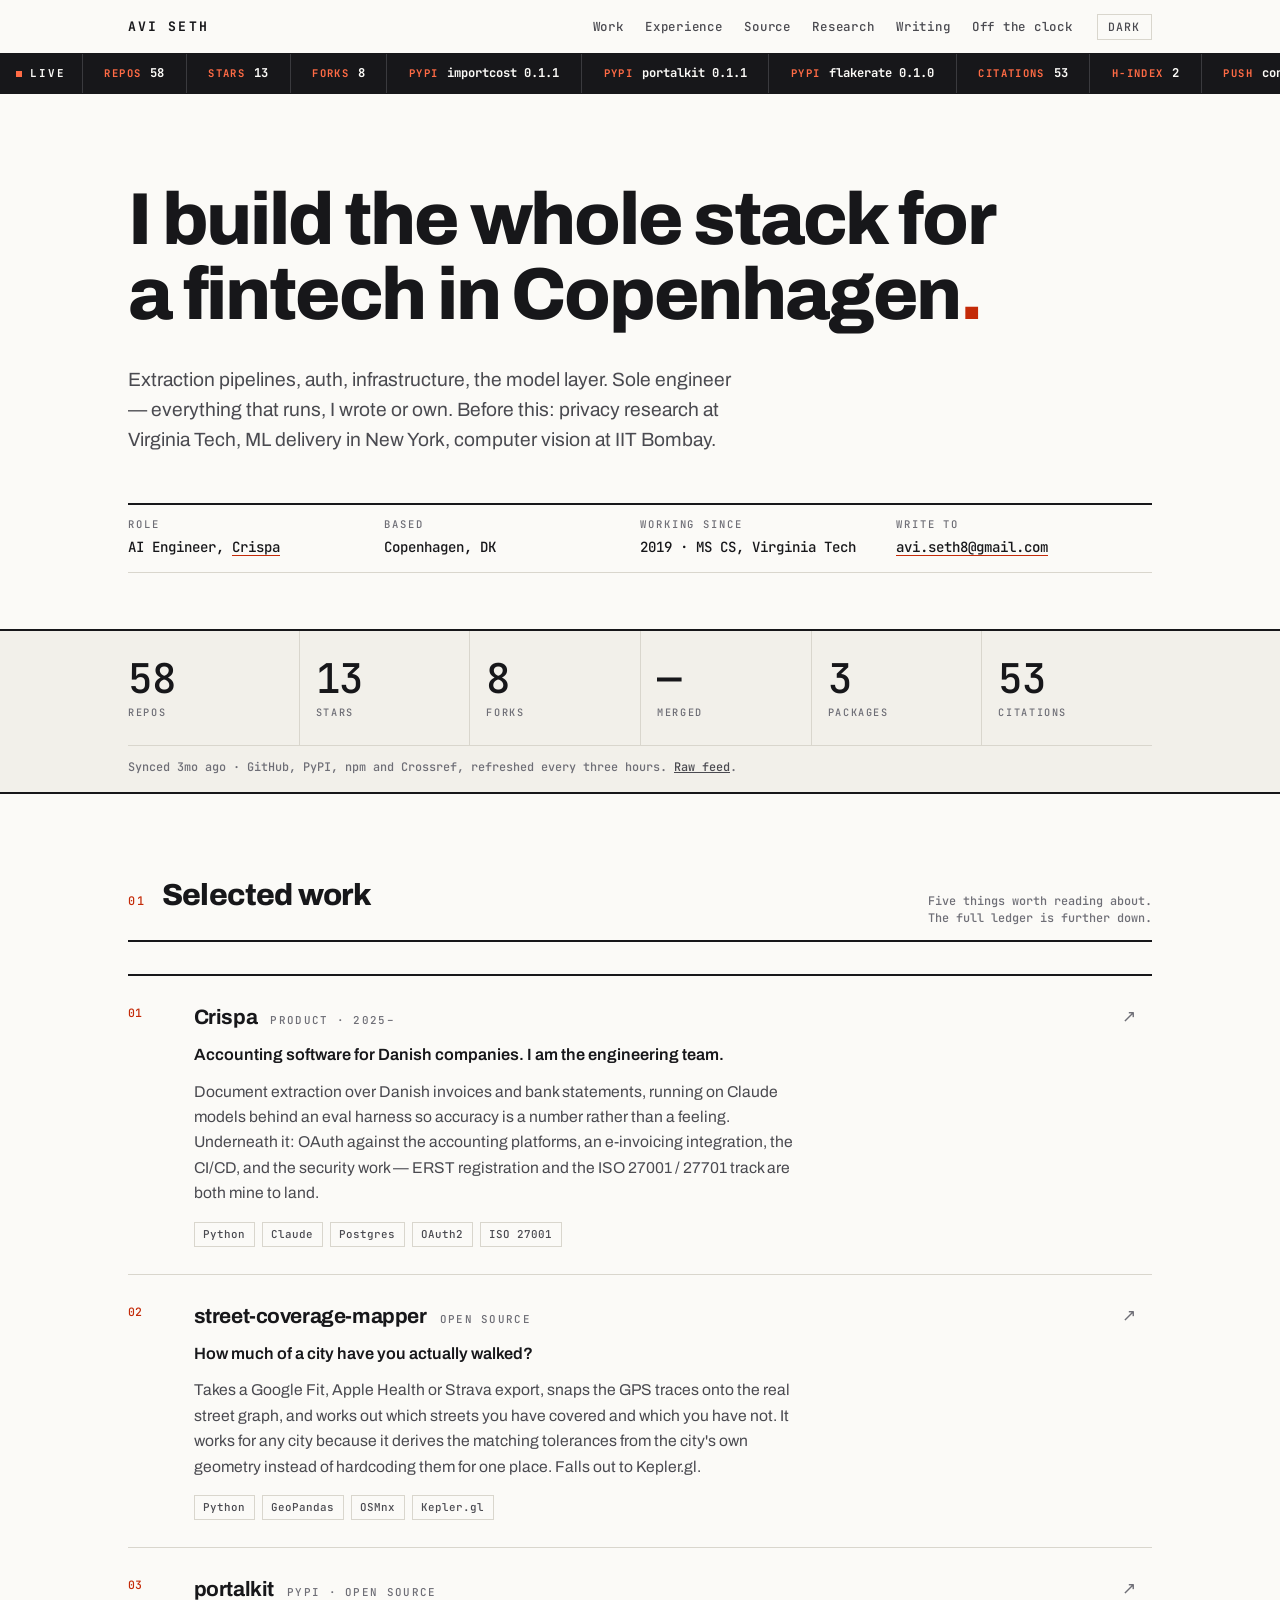
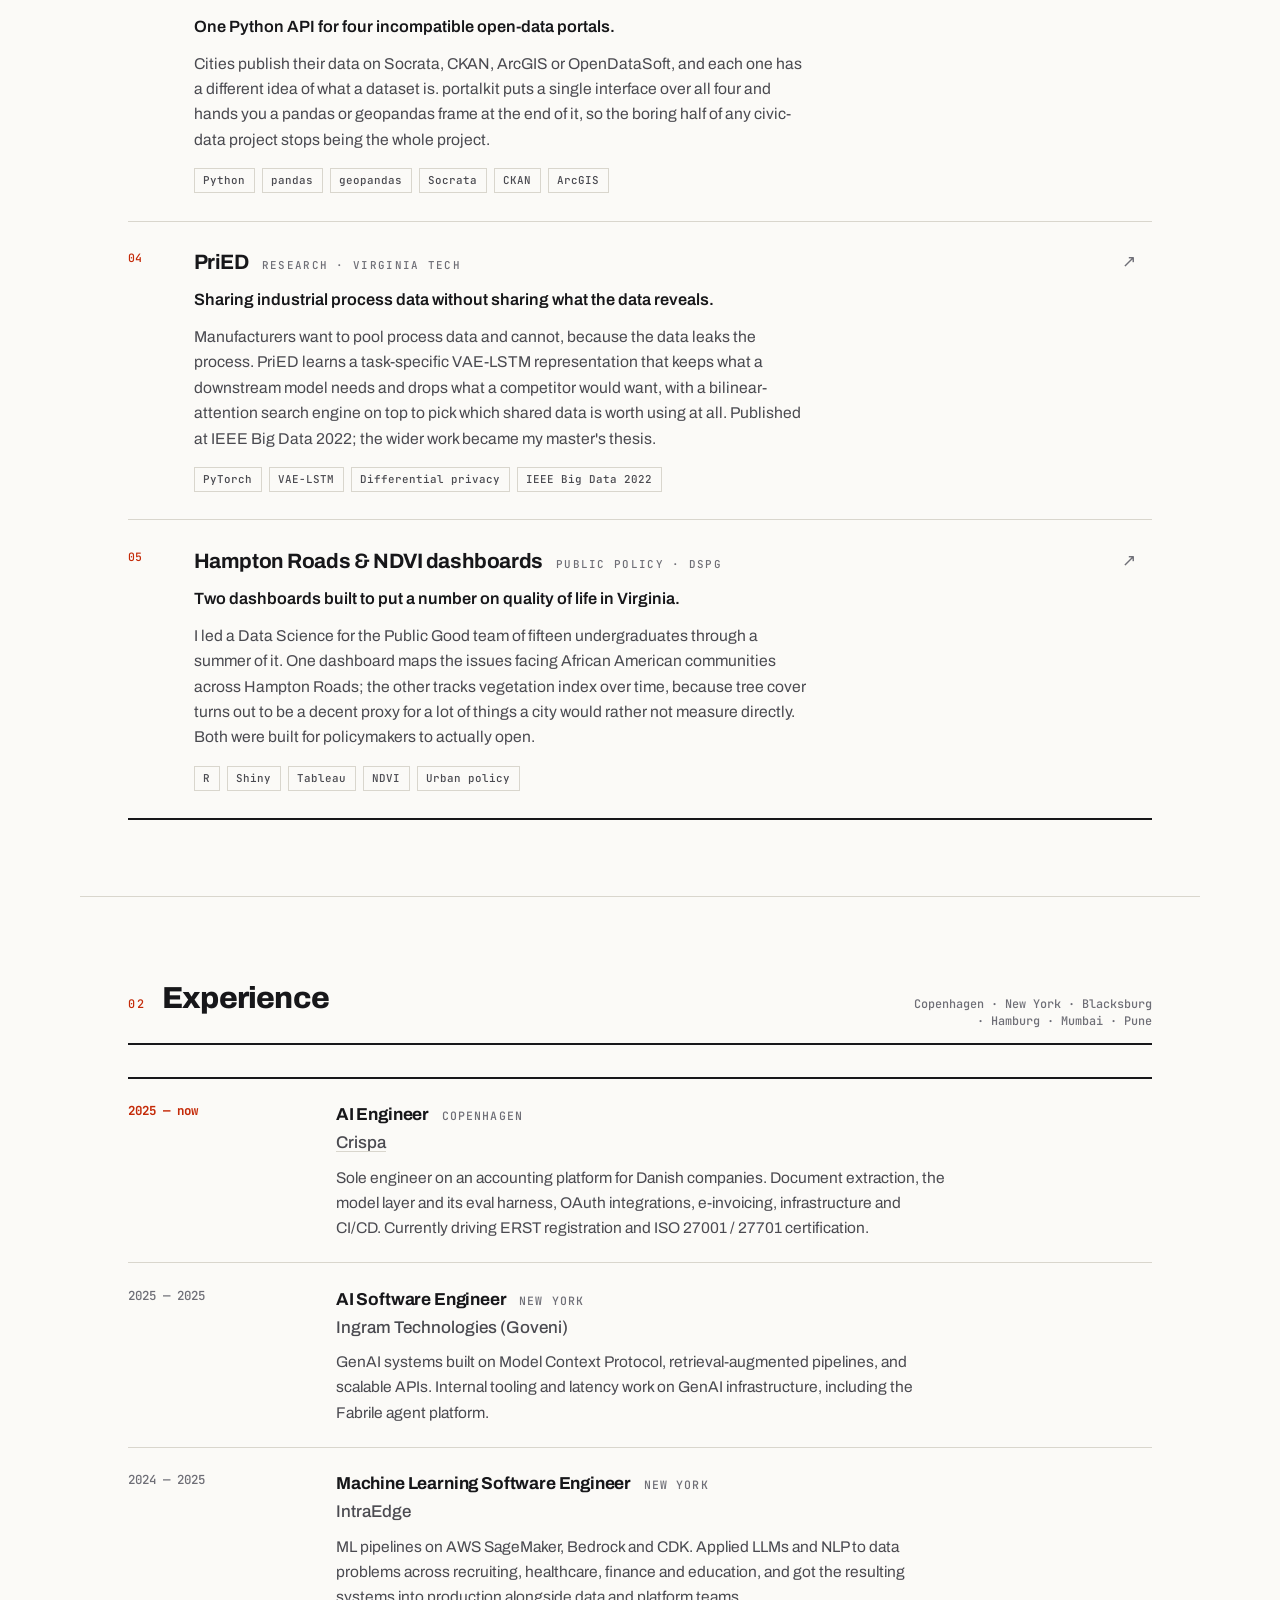
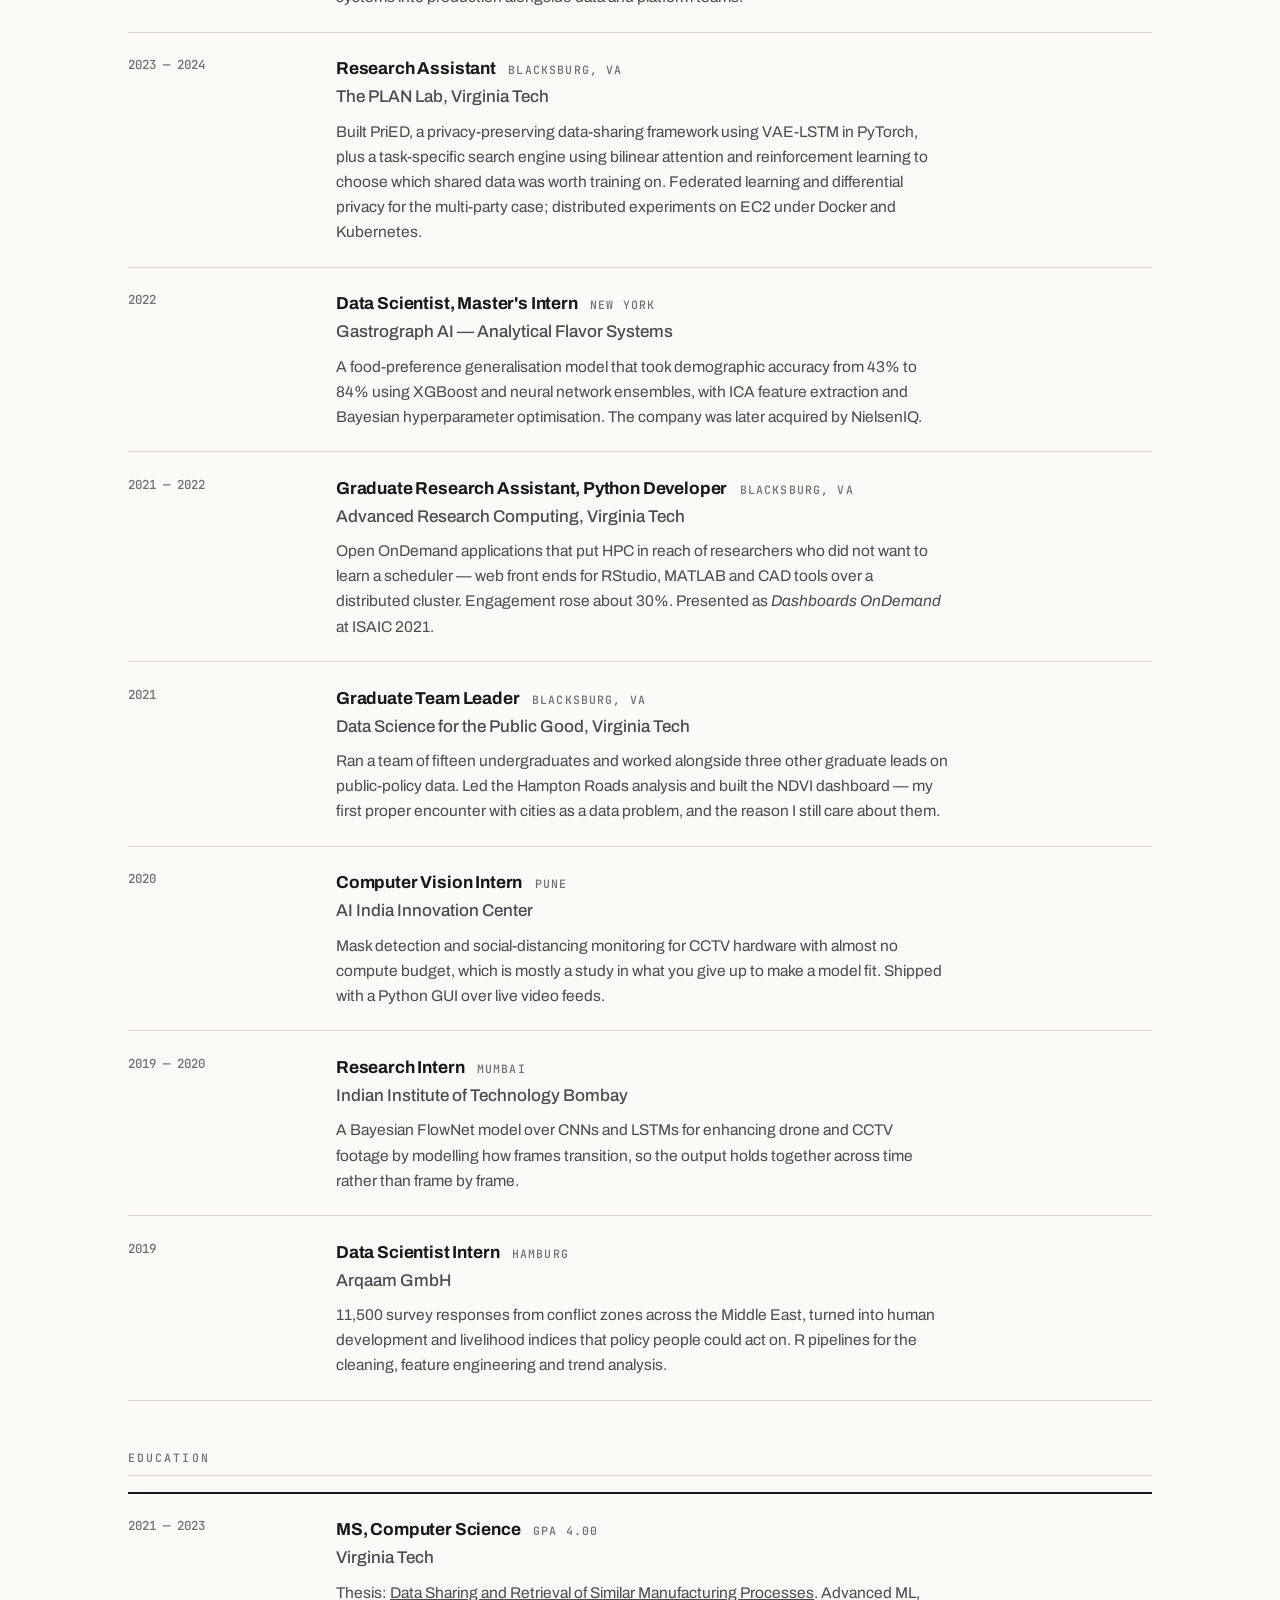
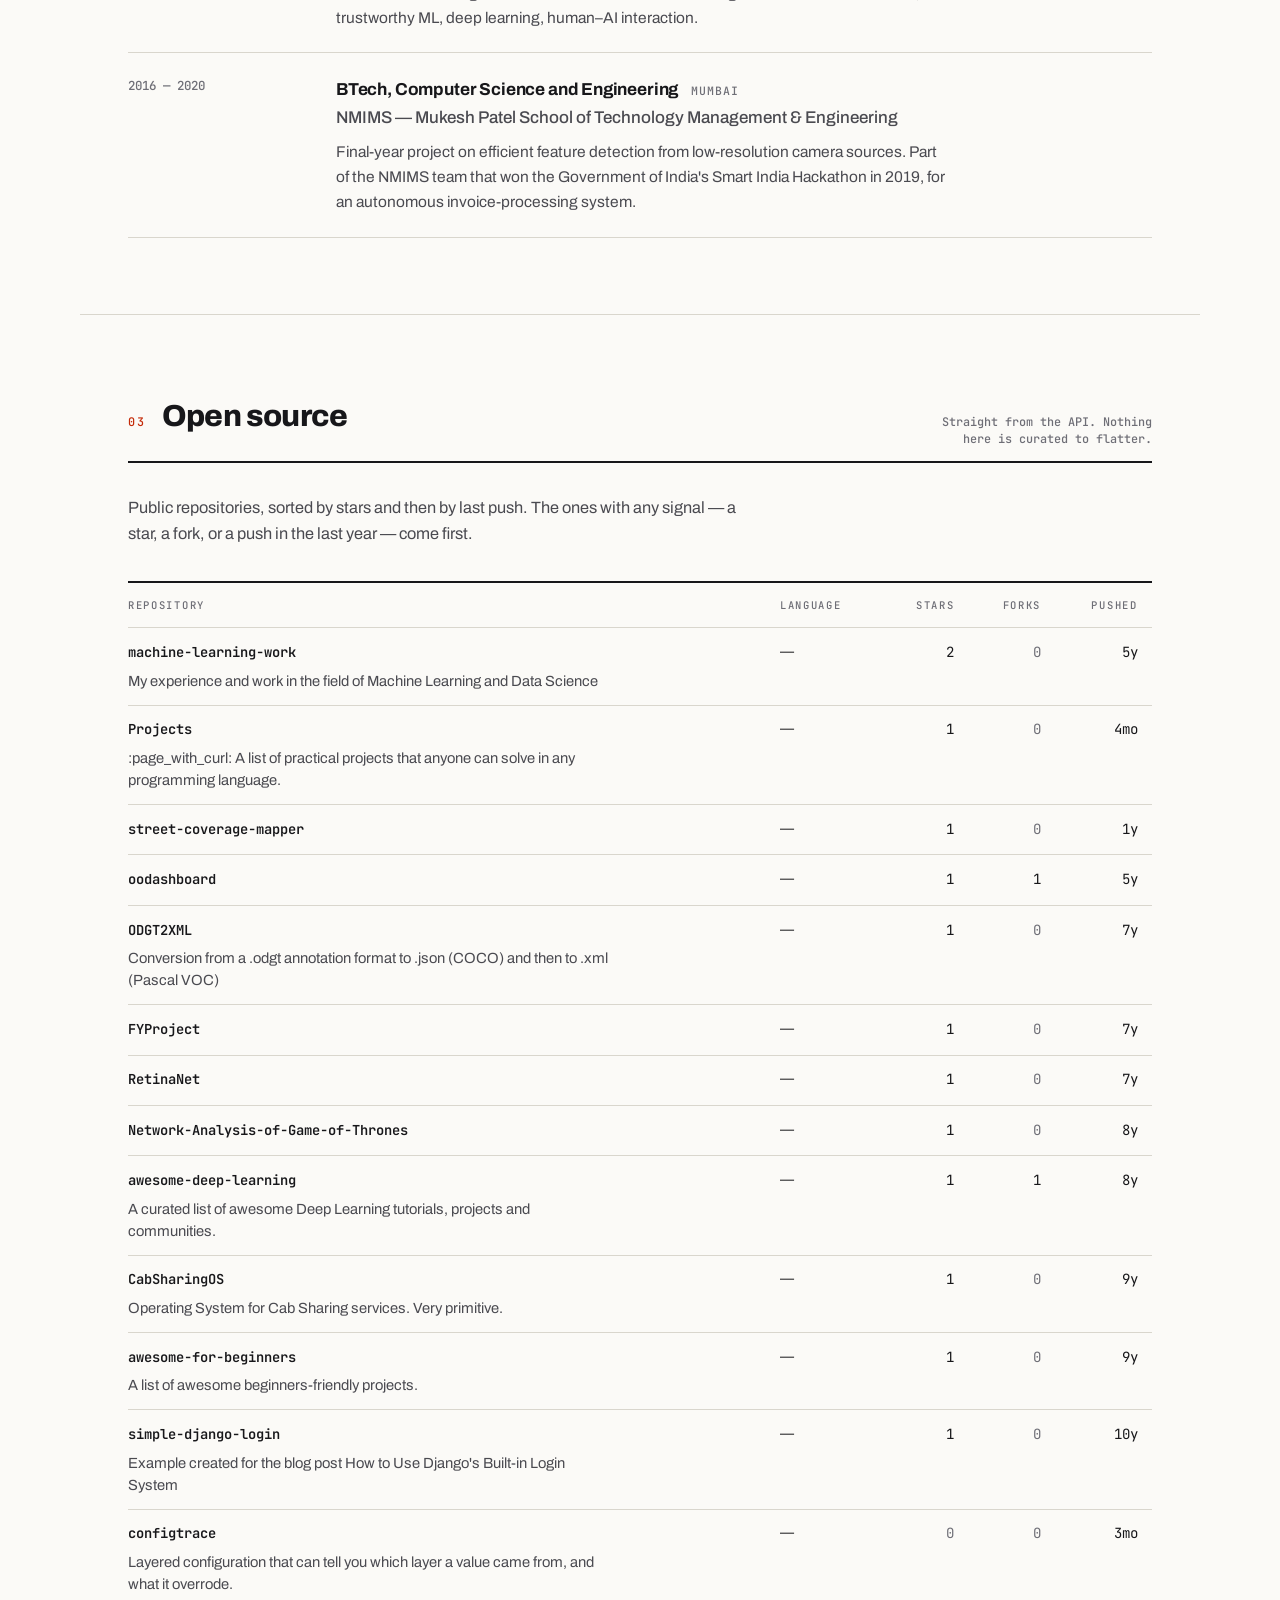
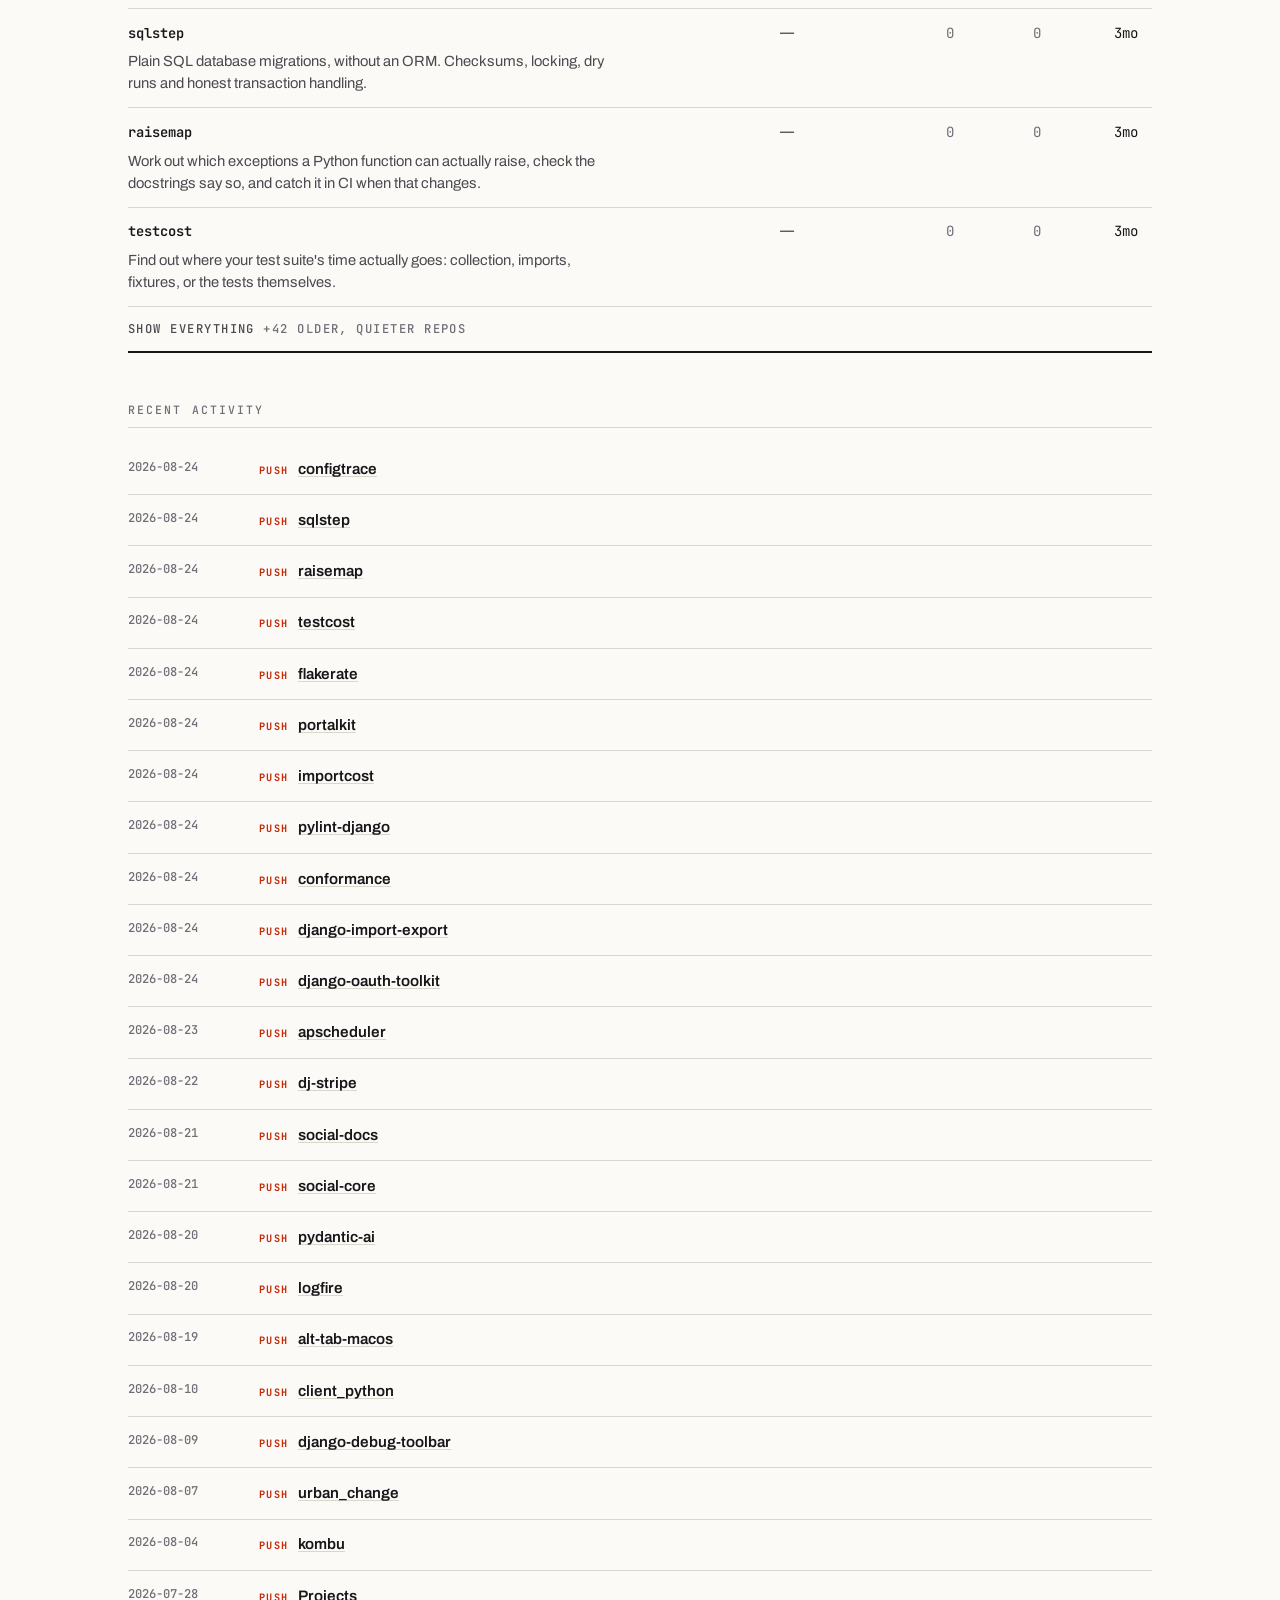
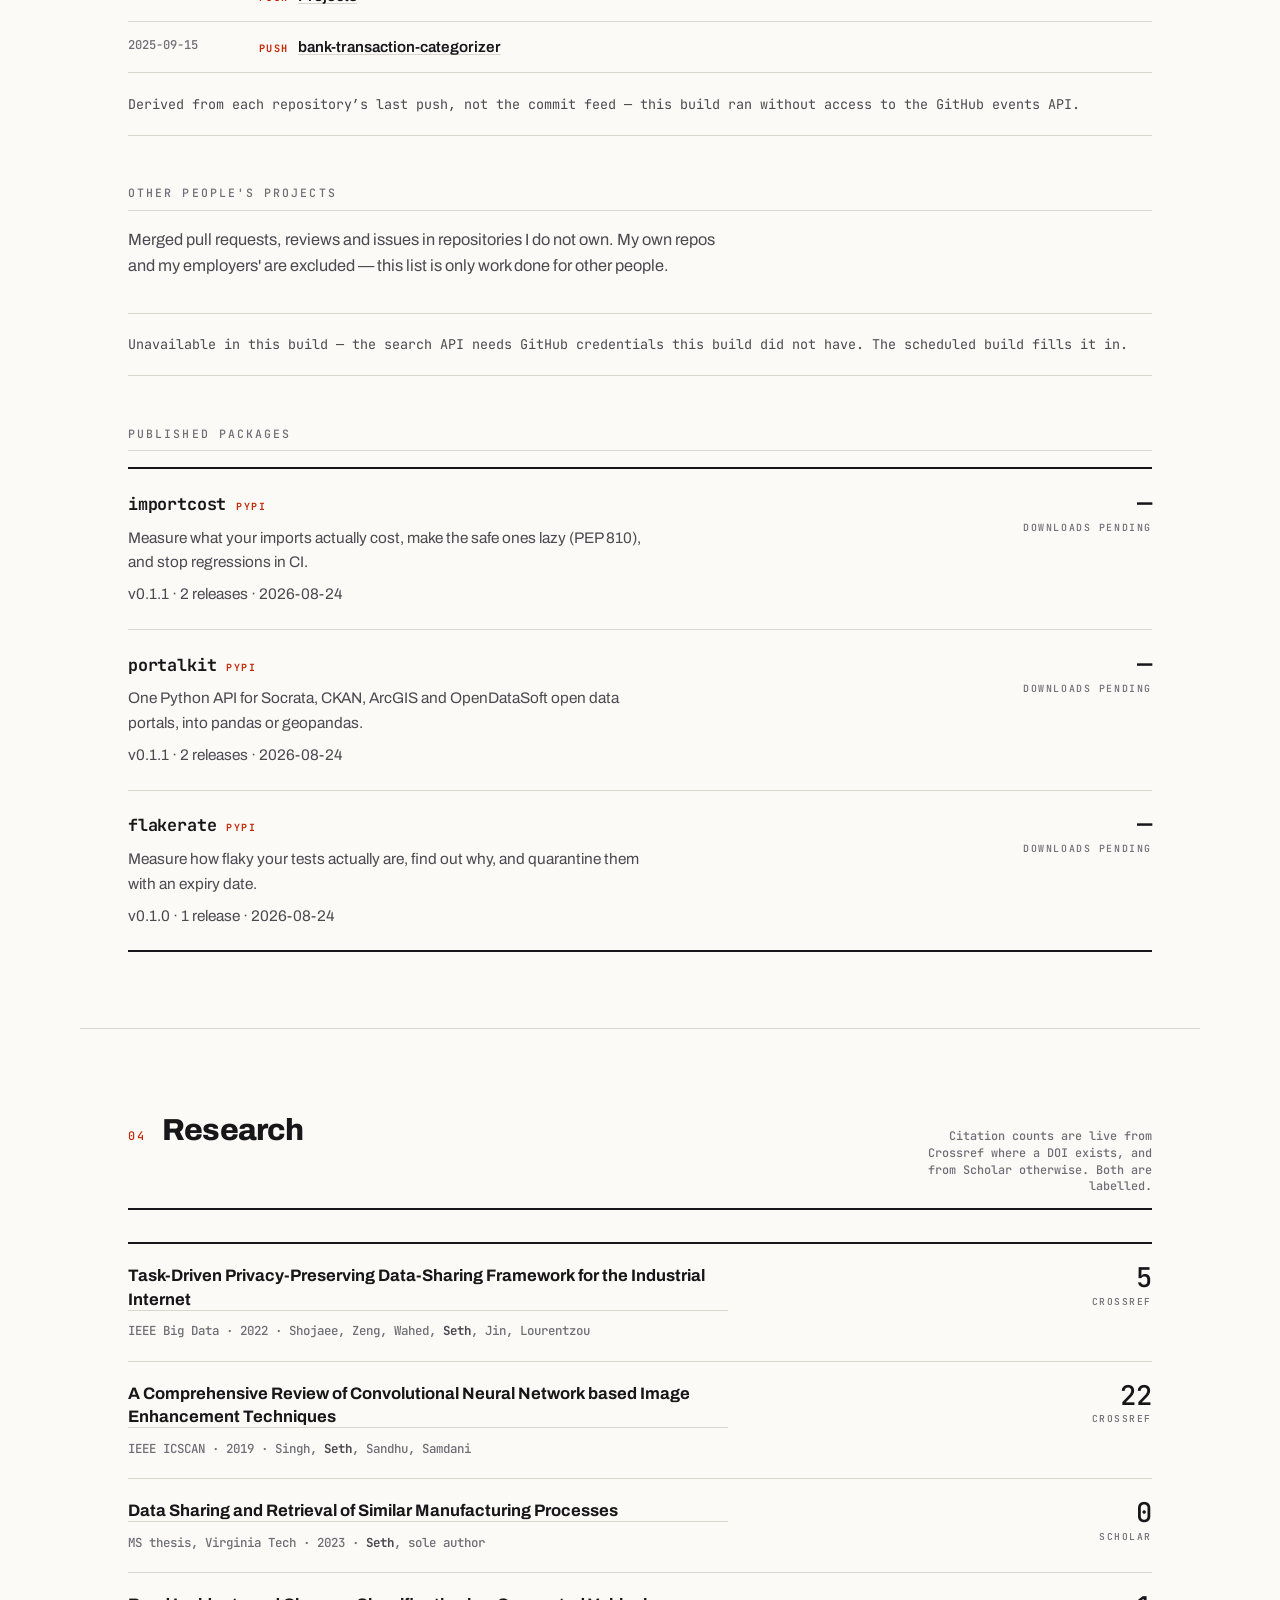
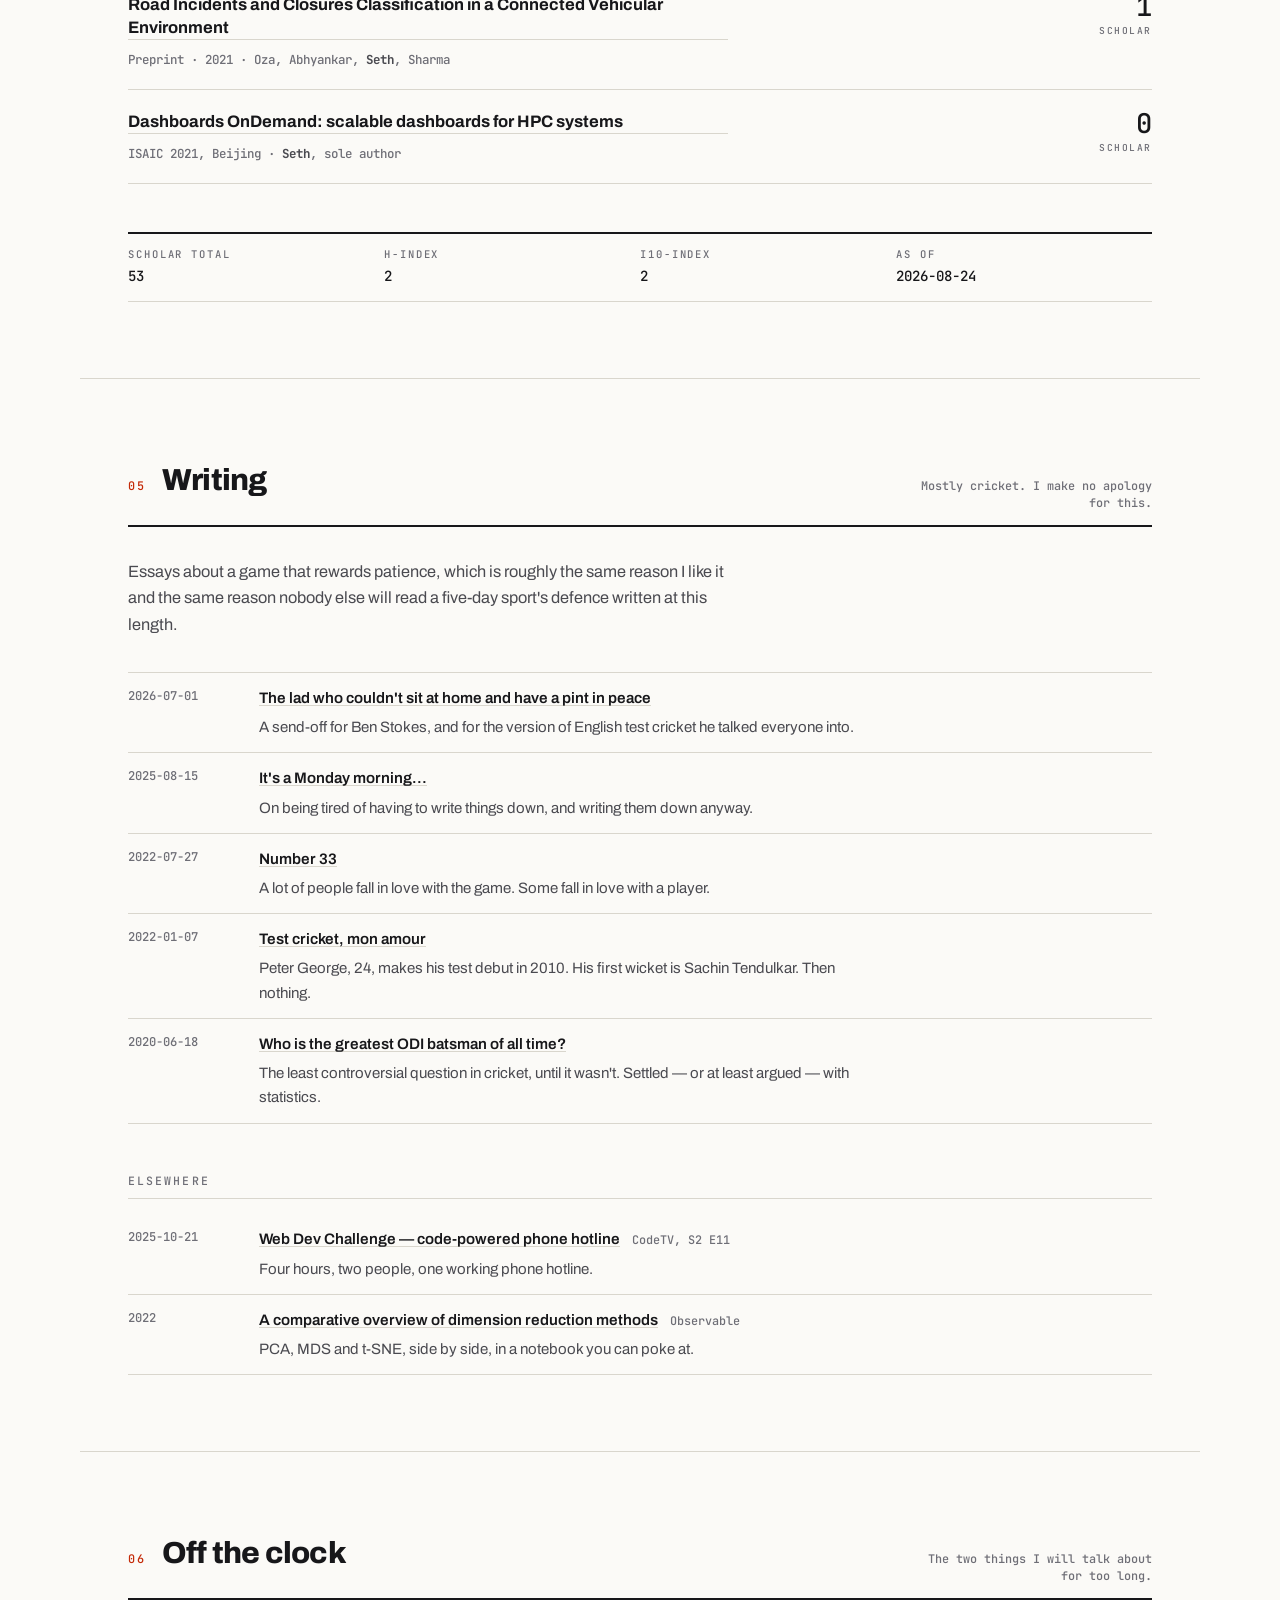
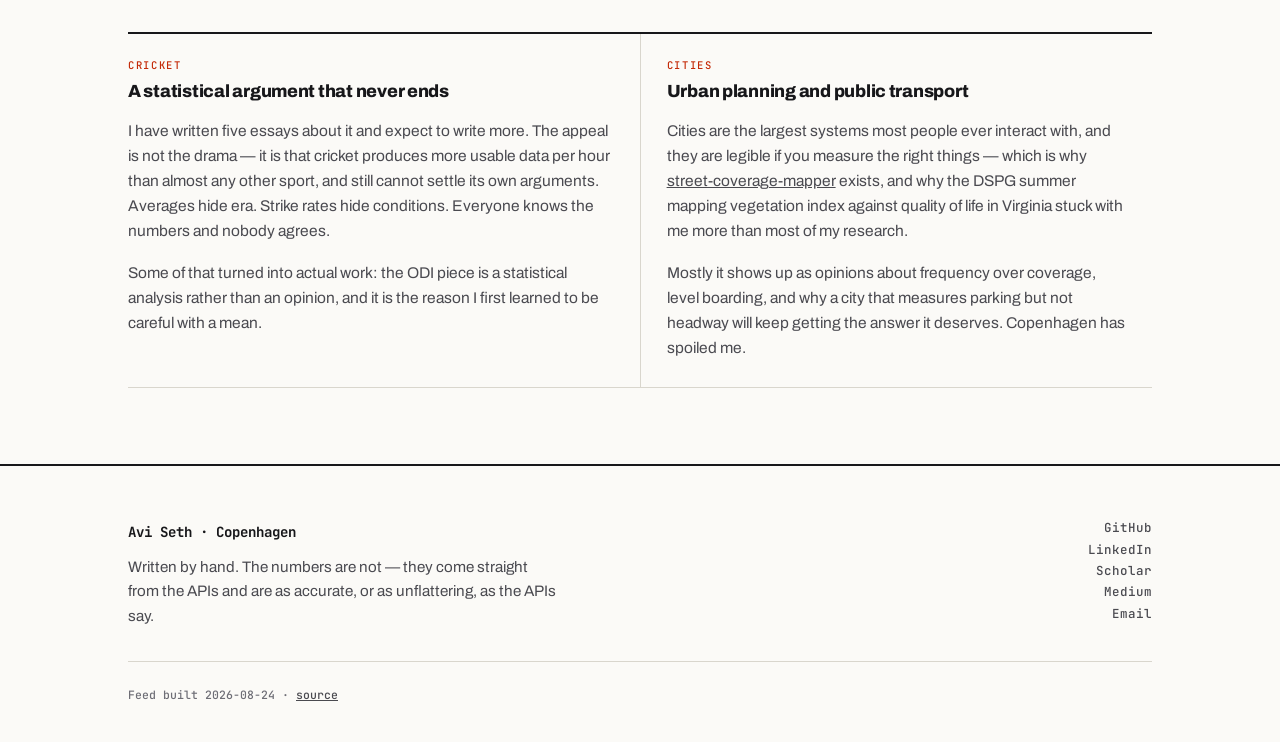
==== commit 61f566ae: "contributions module; README cleanup" ====
--- a/index.html
+++ b/index.html
@@ -69,7 +69,7 @@
       <li><span class="stats__n" data-stat="repos">&mdash;</span><span class="stats__k">Repos</span></li>
       <li><span class="stats__n" data-stat="stars">&mdash;</span><span class="stats__k">Stars</span></li>
       <li><span class="stats__n" data-stat="forks">&mdash;</span><span class="stats__k">Forks</span></li>
-      <li><span class="stats__n" data-stat="releases">&mdash;</span><span class="stats__k">Releases</span></li>
+      <li><span class="stats__n" data-stat="merged">&mdash;</span><span class="stats__k">Merged</span></li>
       <li><span class="stats__n" data-stat="packages">&mdash;</span><span class="stats__k">Packages</span></li>
       <li><span class="stats__n" data-stat="citations">&mdash;</span><span class="stats__k">Citations</span></li>
     </ul>
@@ -282,8 +282,9 @@
   <h3 class="sub">Recent activity</h3>
   <ol class="log" id="log"><li class="log__empty"><span class="log__wait">Loading&hellip;</span></li></ol>
 
-  <h3 class="sub">Merged into other people's projects</h3>
-  <ol class="log" id="prs"><li class="log__empty"><span class="log__wait">Loading&hellip;</span></li></ol>
+  <h3 class="sub">Other people's projects</h3>
+  <p class="lede" id="contrib-summary">Merged pull requests, reviews and issues in repositories I do not own. My own repos and my employers' are excluded &mdash; this list is only work done for other people.</p>
+  <ol class="log log--contrib" id="prs"><li class="log__empty"><span class="log__wait">Loading&hellip;</span></li></ol>
 
   <h3 class="sub">Published packages</h3>
   <div id="pkgs"><p class="empty">Loading&hellip;</p></div>
--- a/assets/style.css
+++ b/assets/style.css
@@ -539,3 +539,11 @@
   .foot__in { grid-template-columns: 1fr; }
   .foot__r { flex-direction: row; flex-wrap: wrap; gap: 1rem; align-items: flex-start; }
 }
+
+/* Contribution list: the repo's own star count is the point, so give it weight. */
+.log__stars {
+  font: 500 .74rem/1 var(--mono);
+  color: var(--accent); margin-left: .55rem;
+  font-variant-numeric: tabular-nums; white-space: nowrap;
+}
+.log--contrib li { align-items: baseline; }
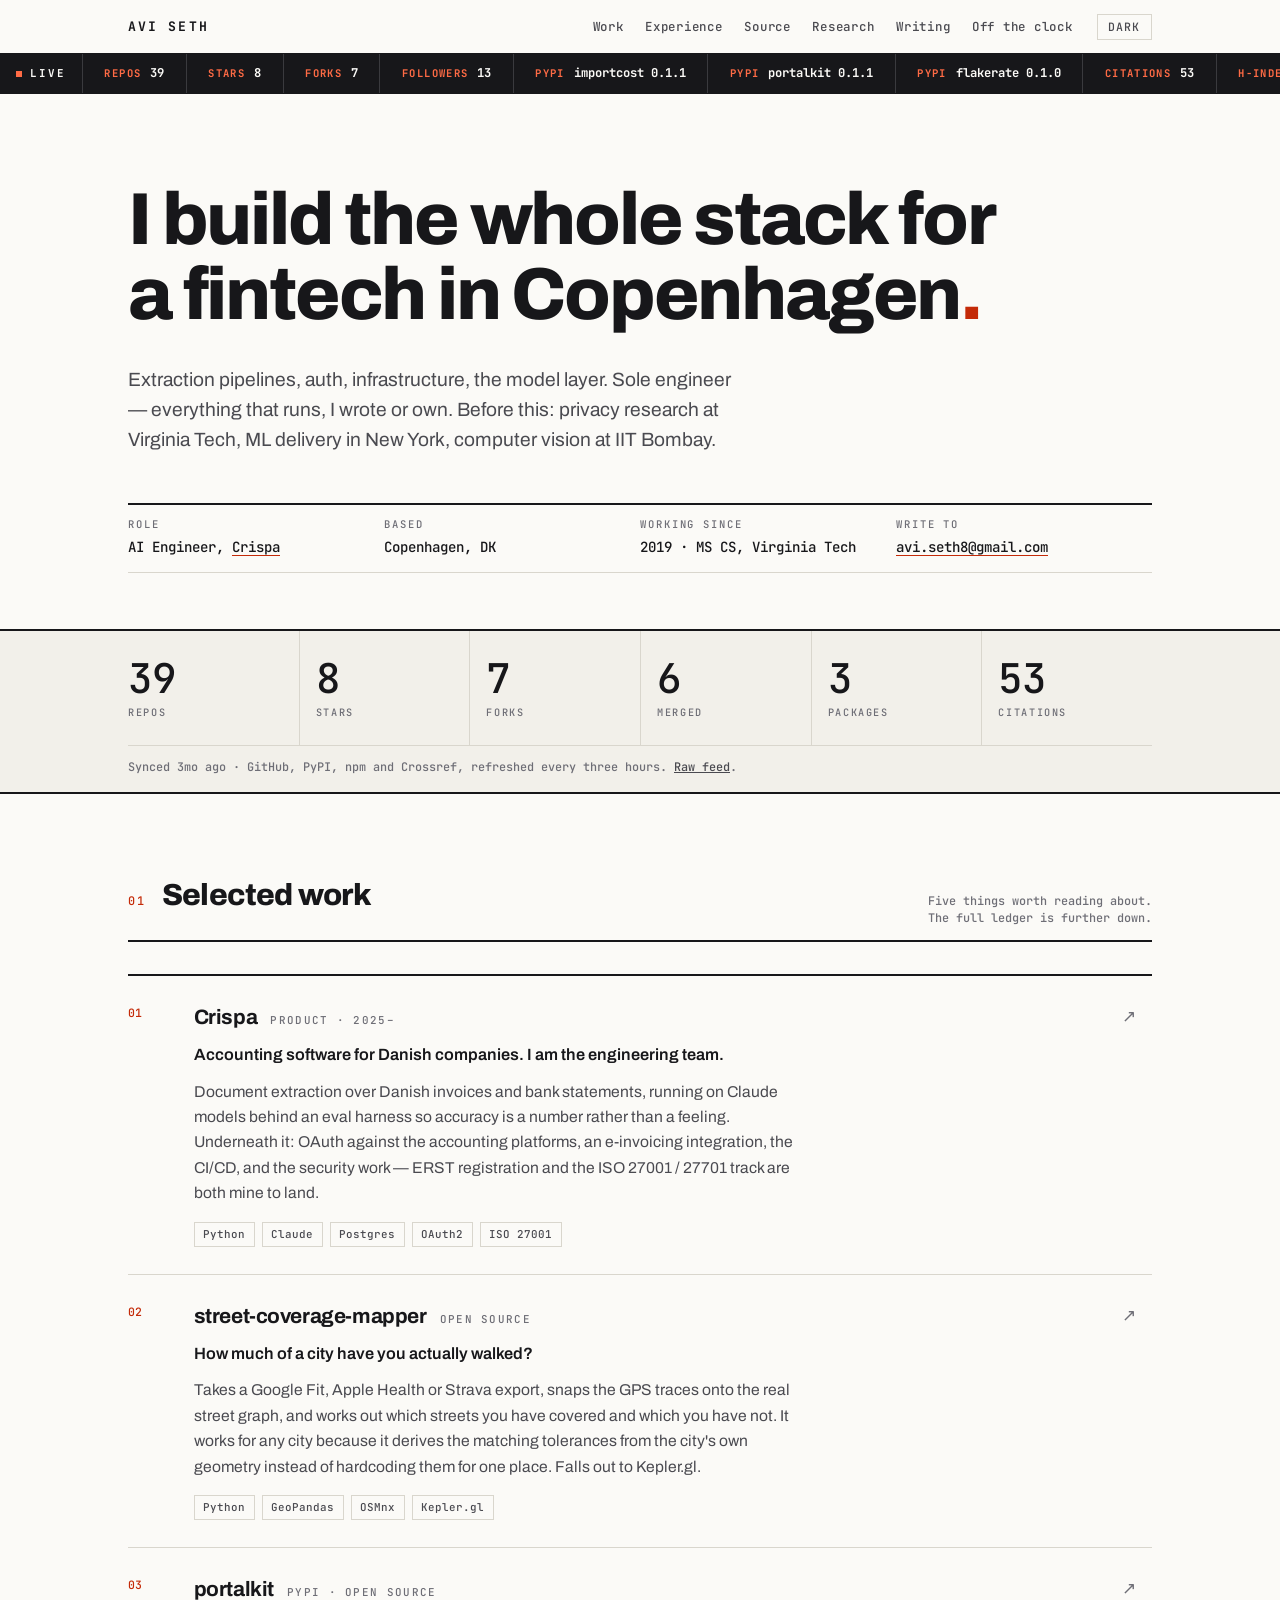
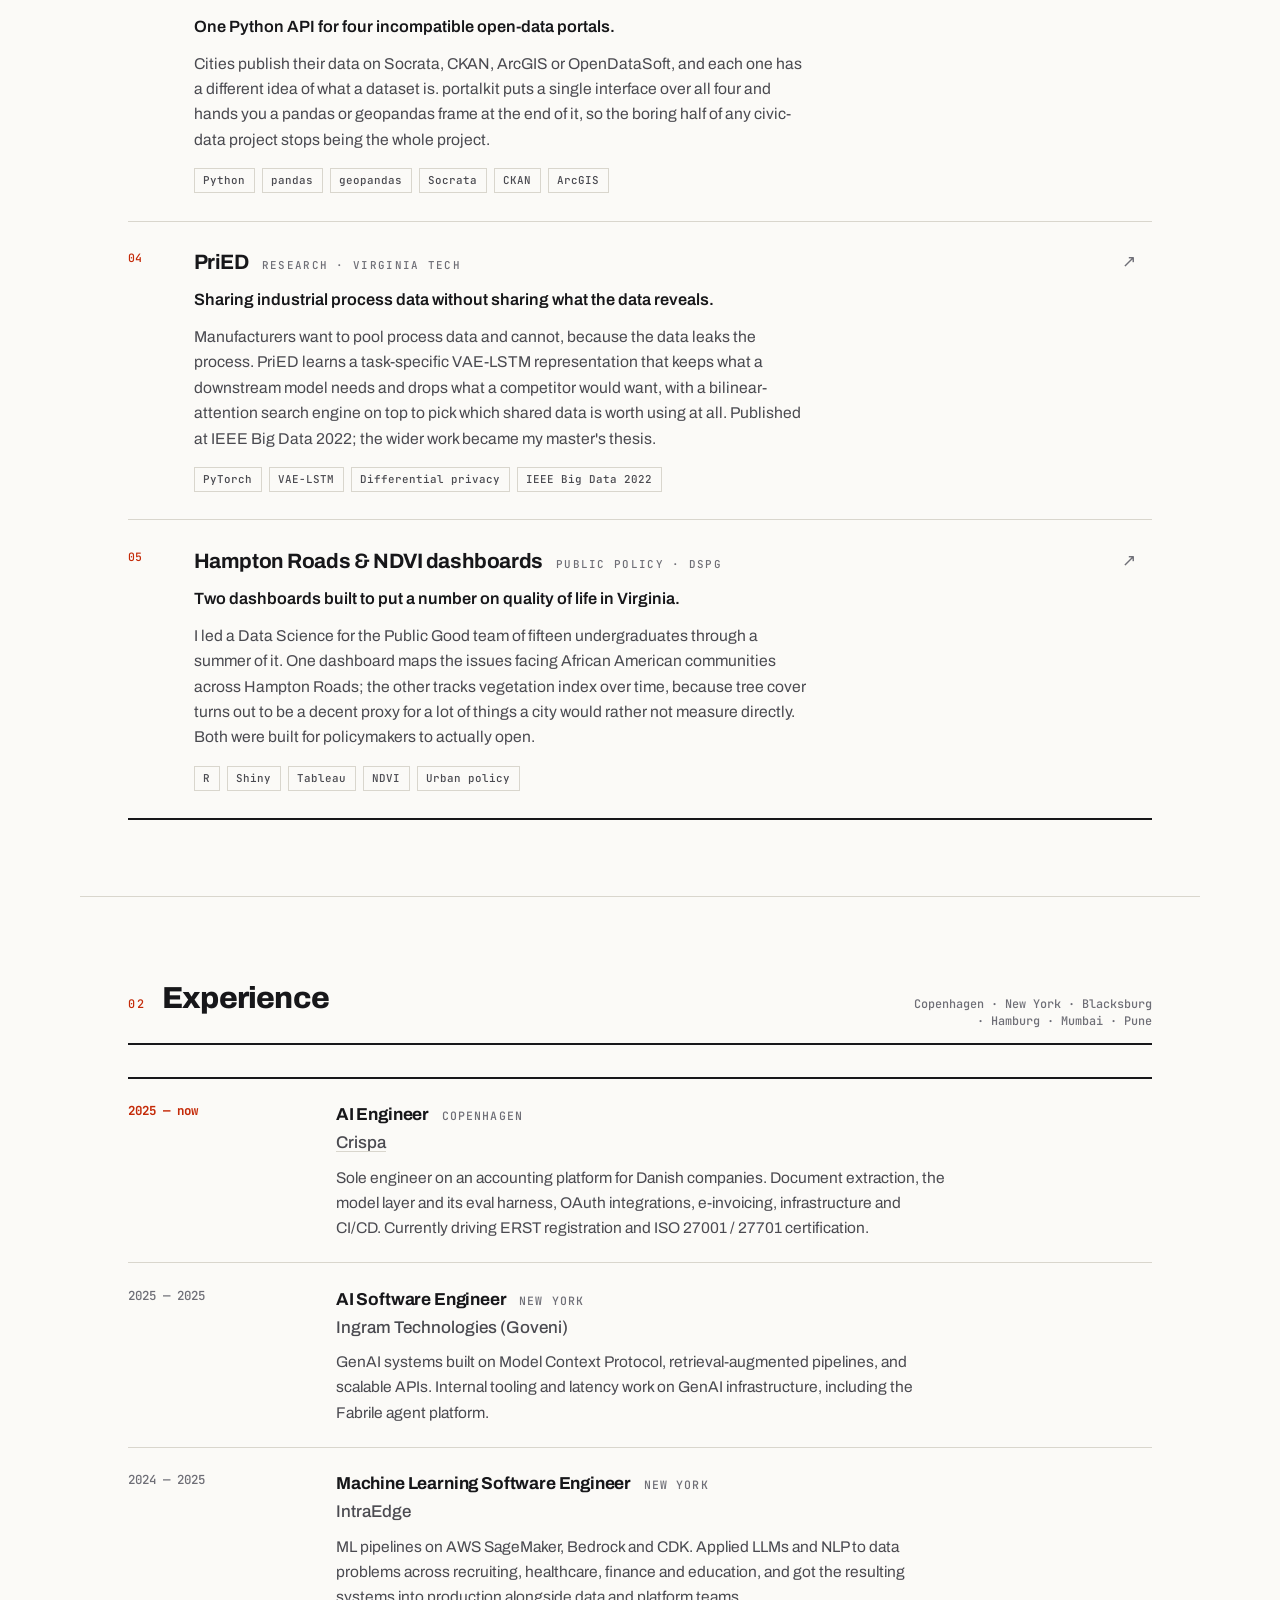
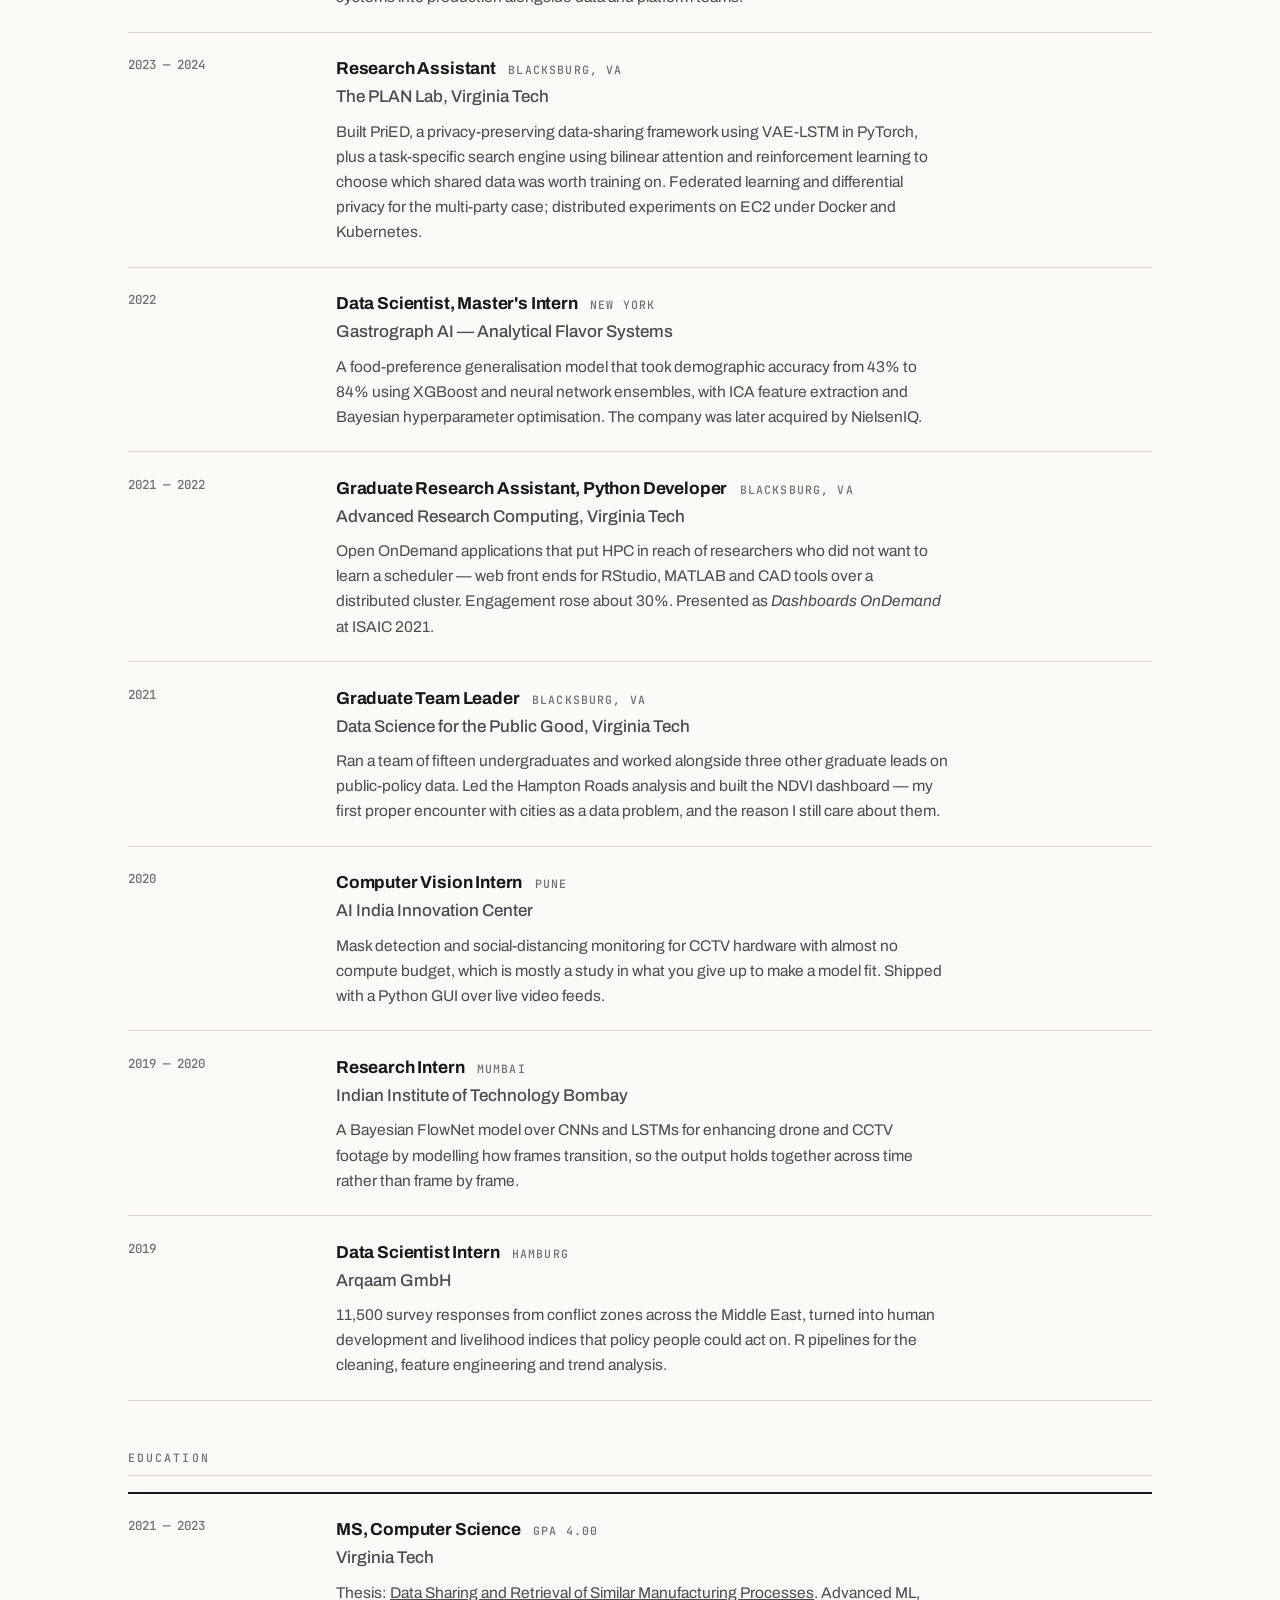
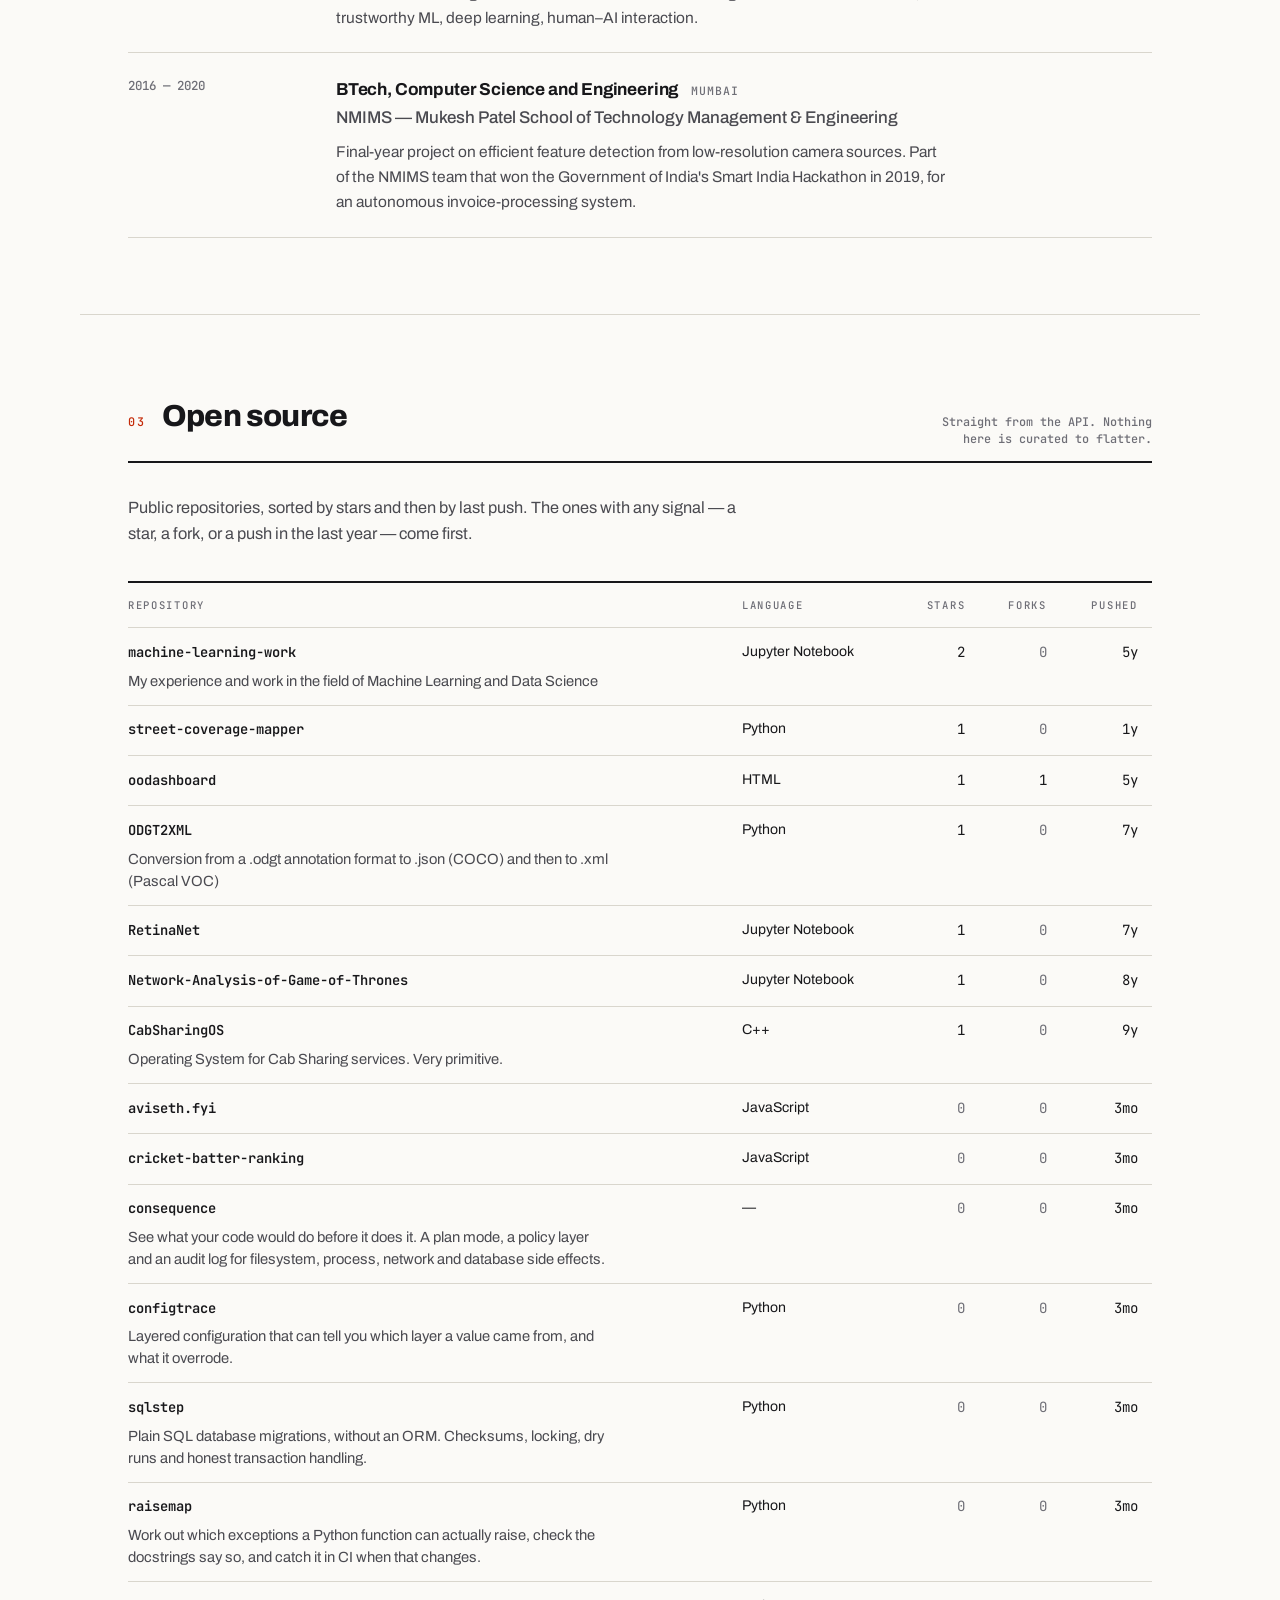
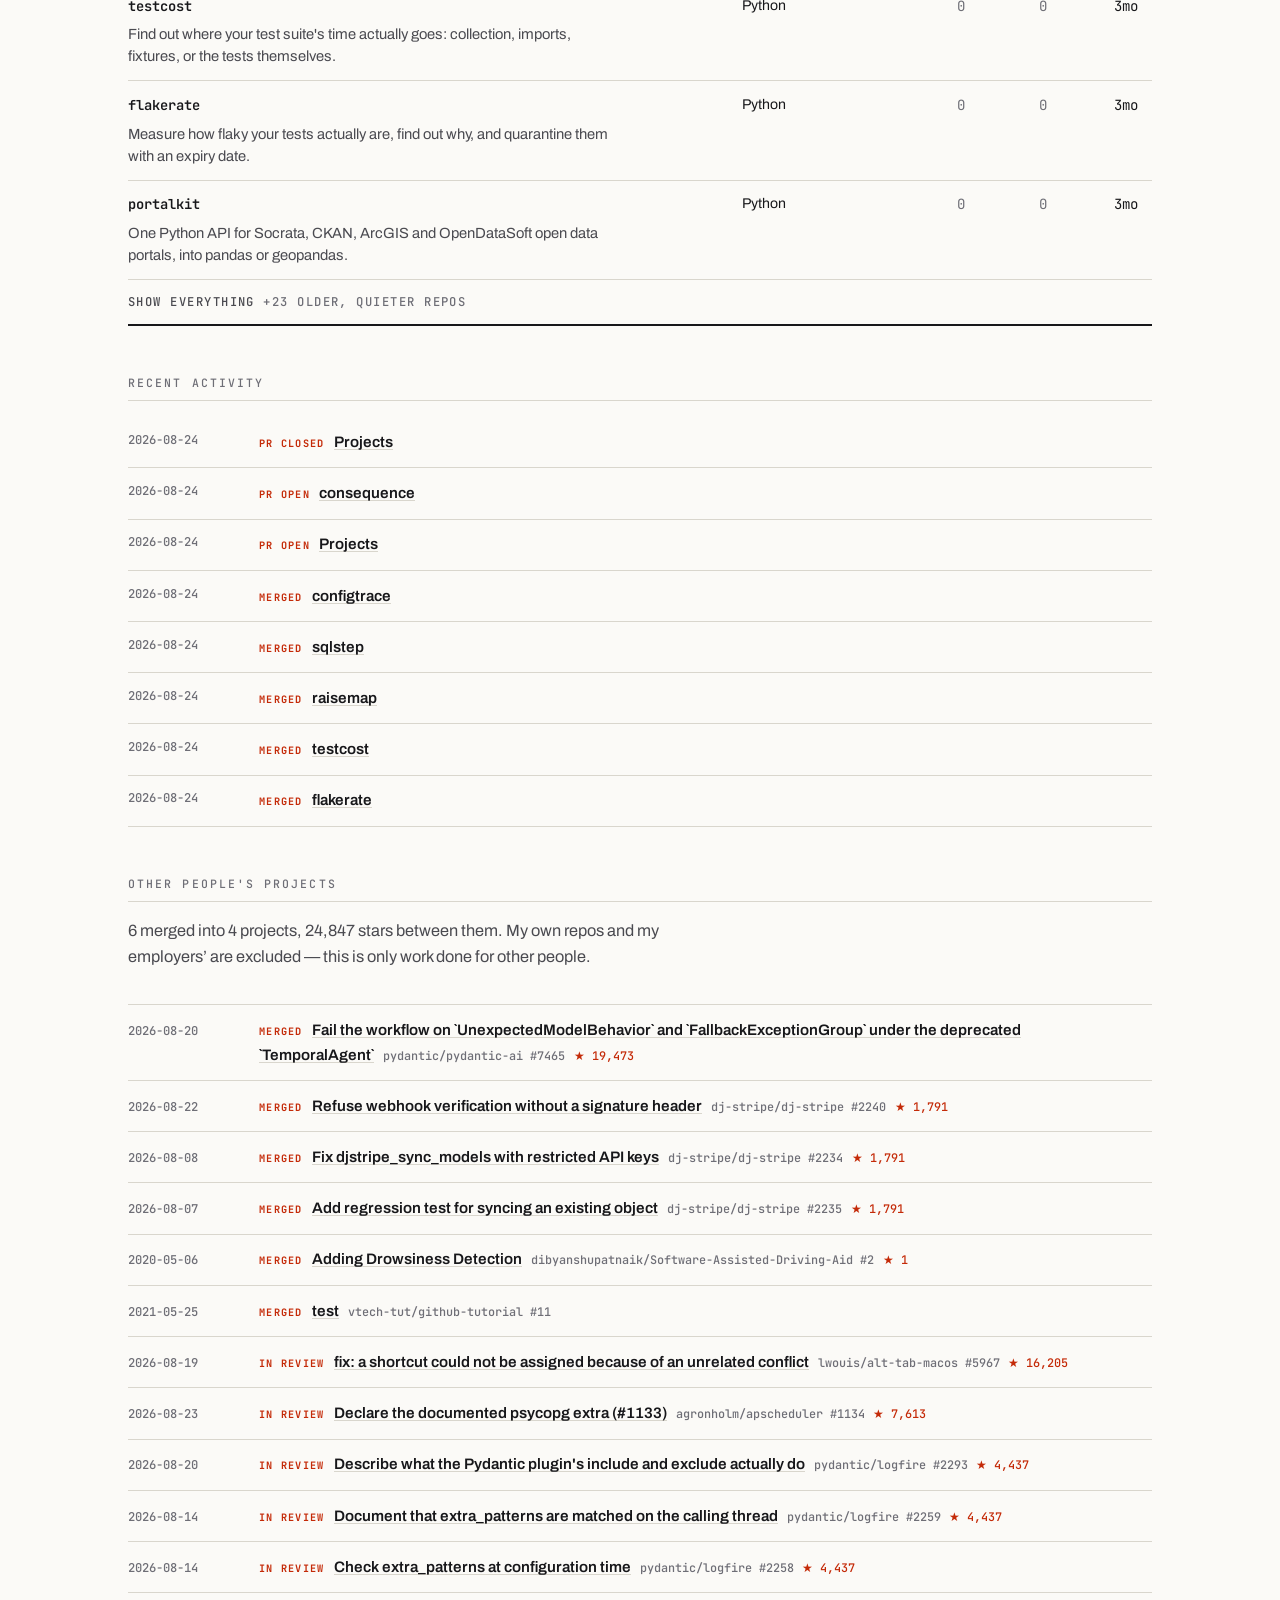
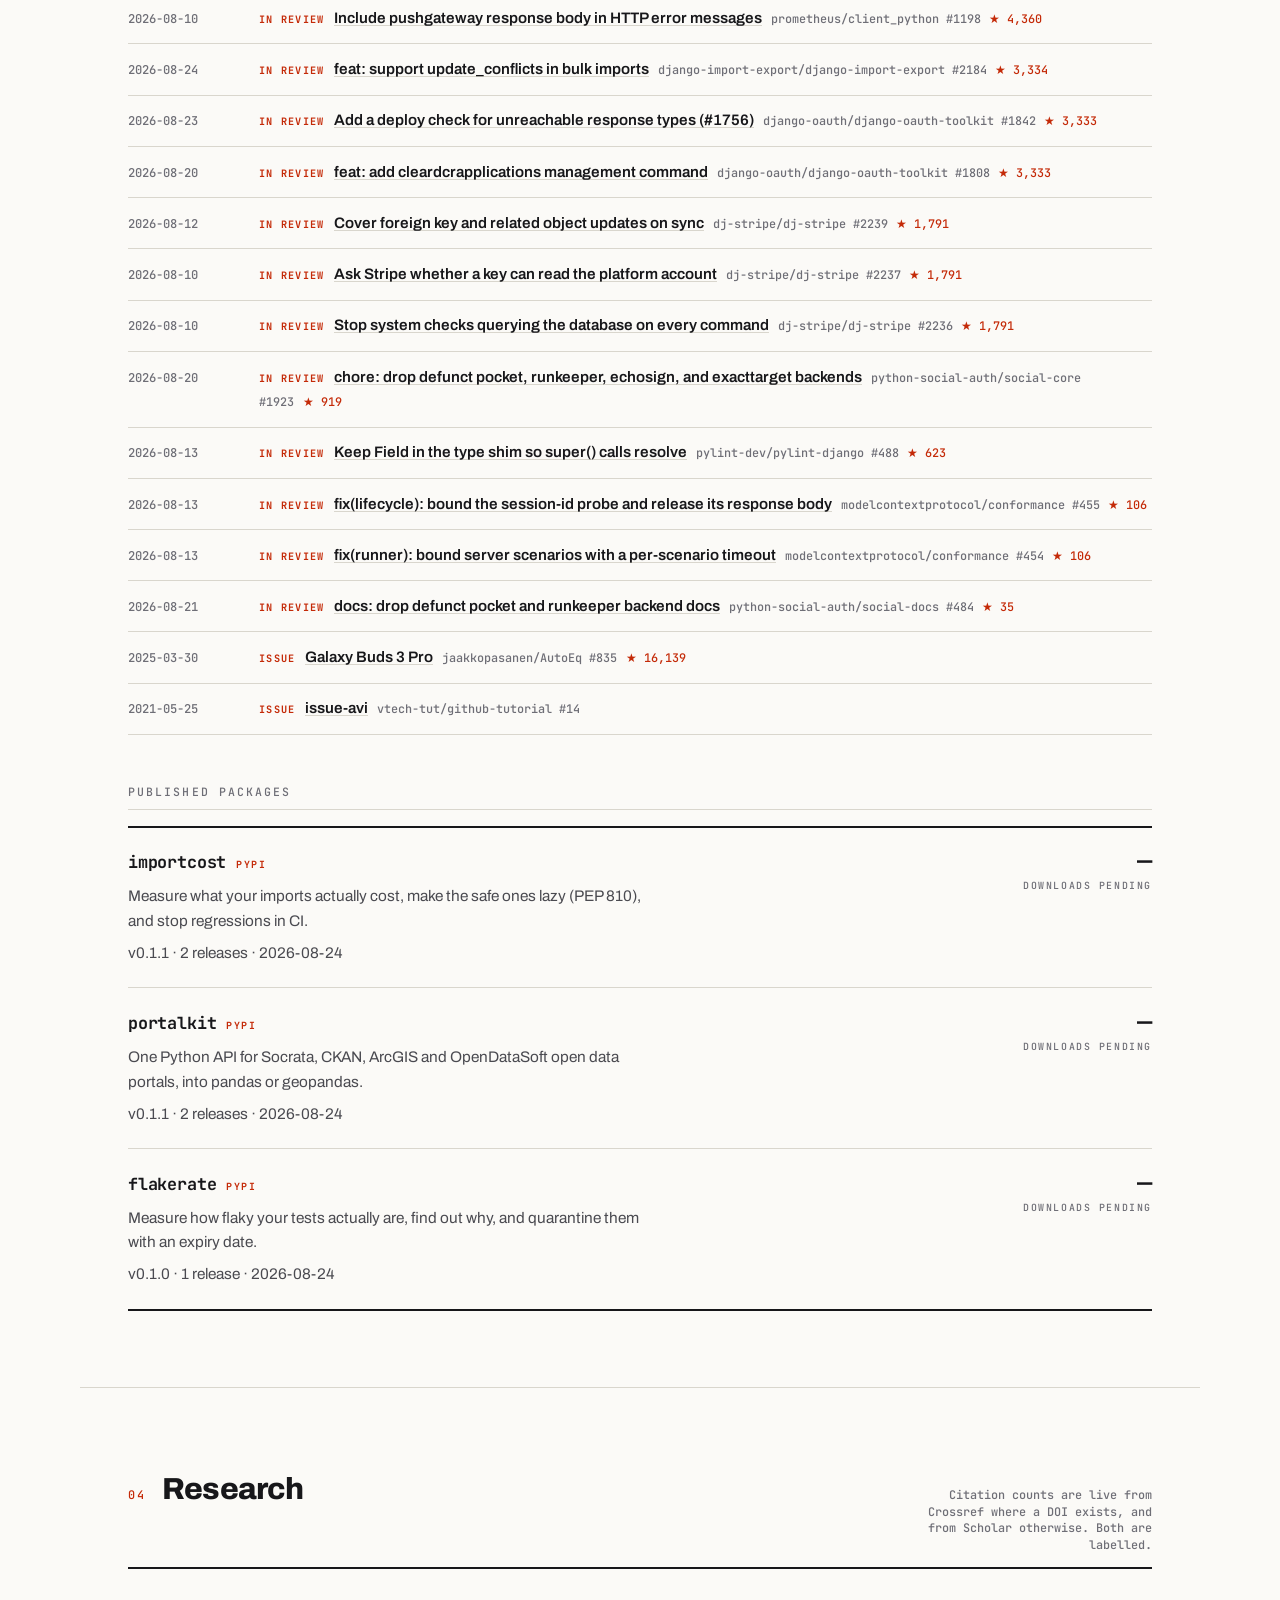
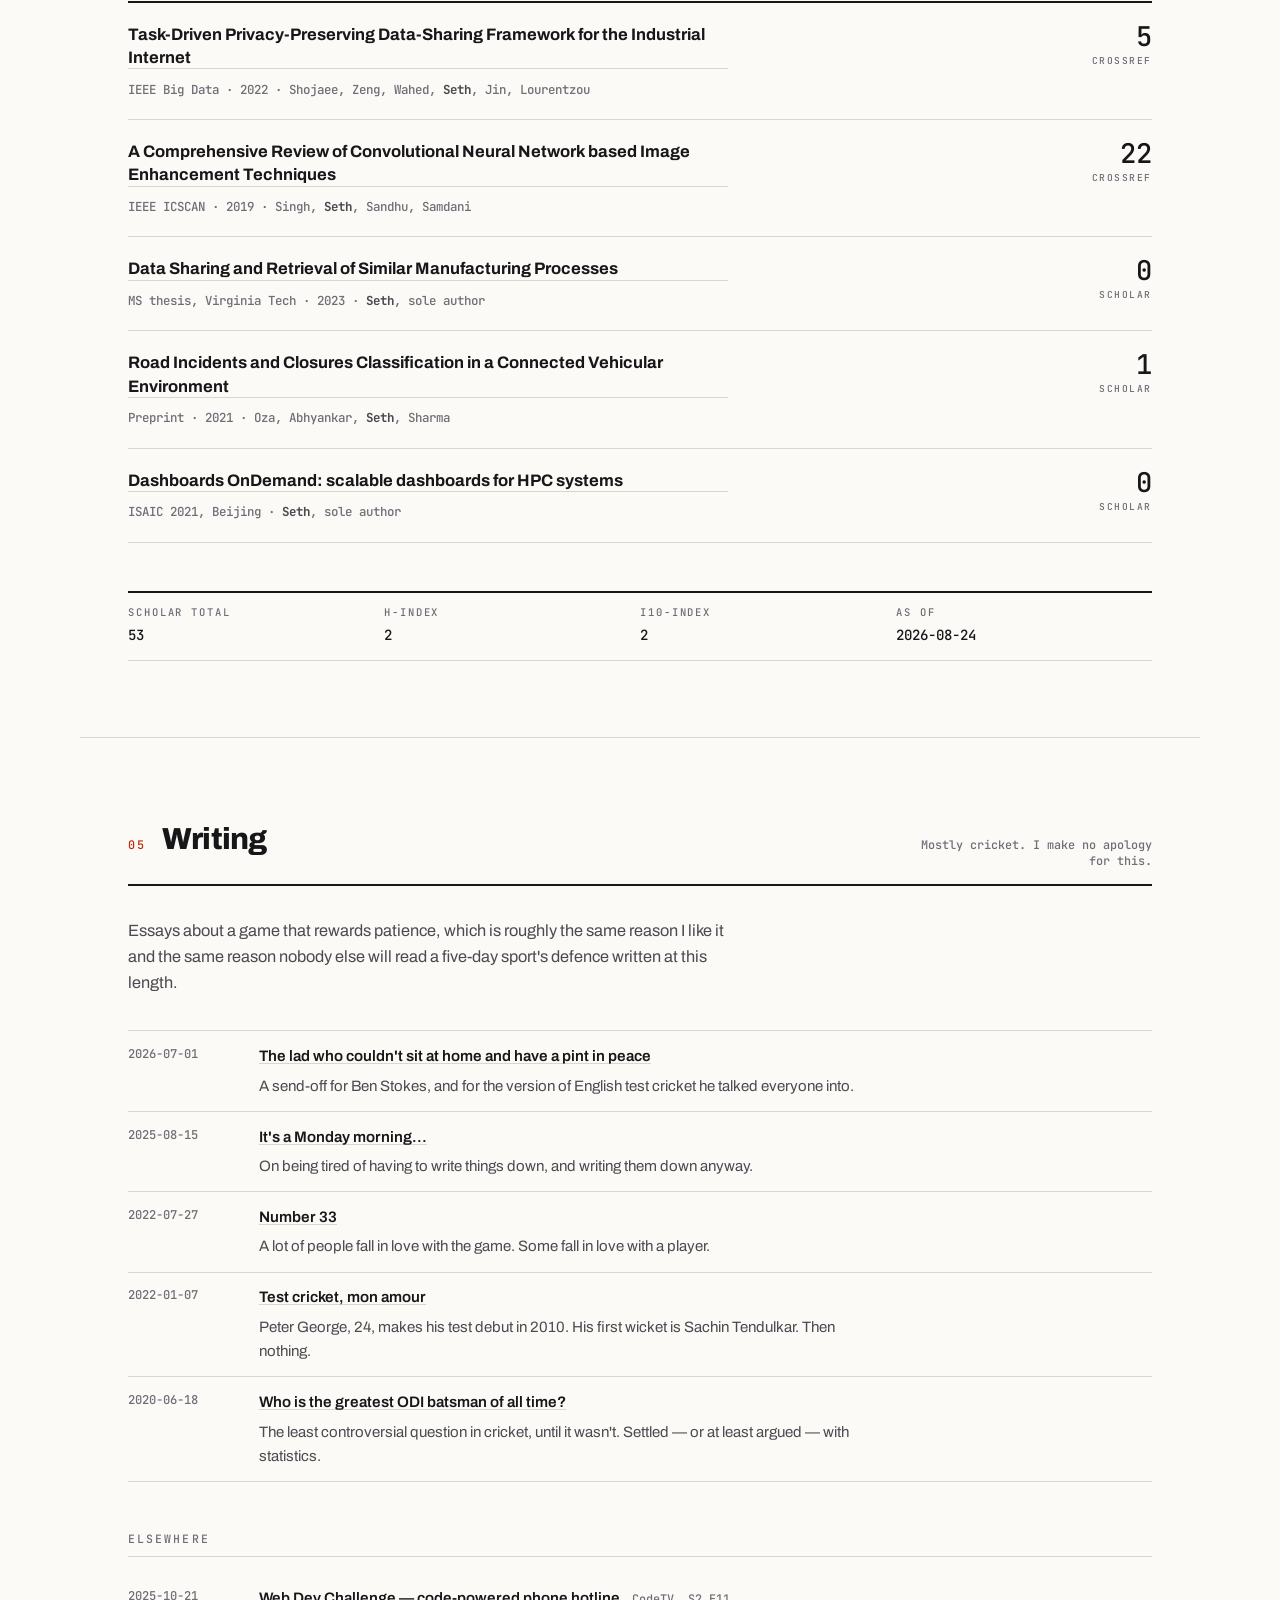
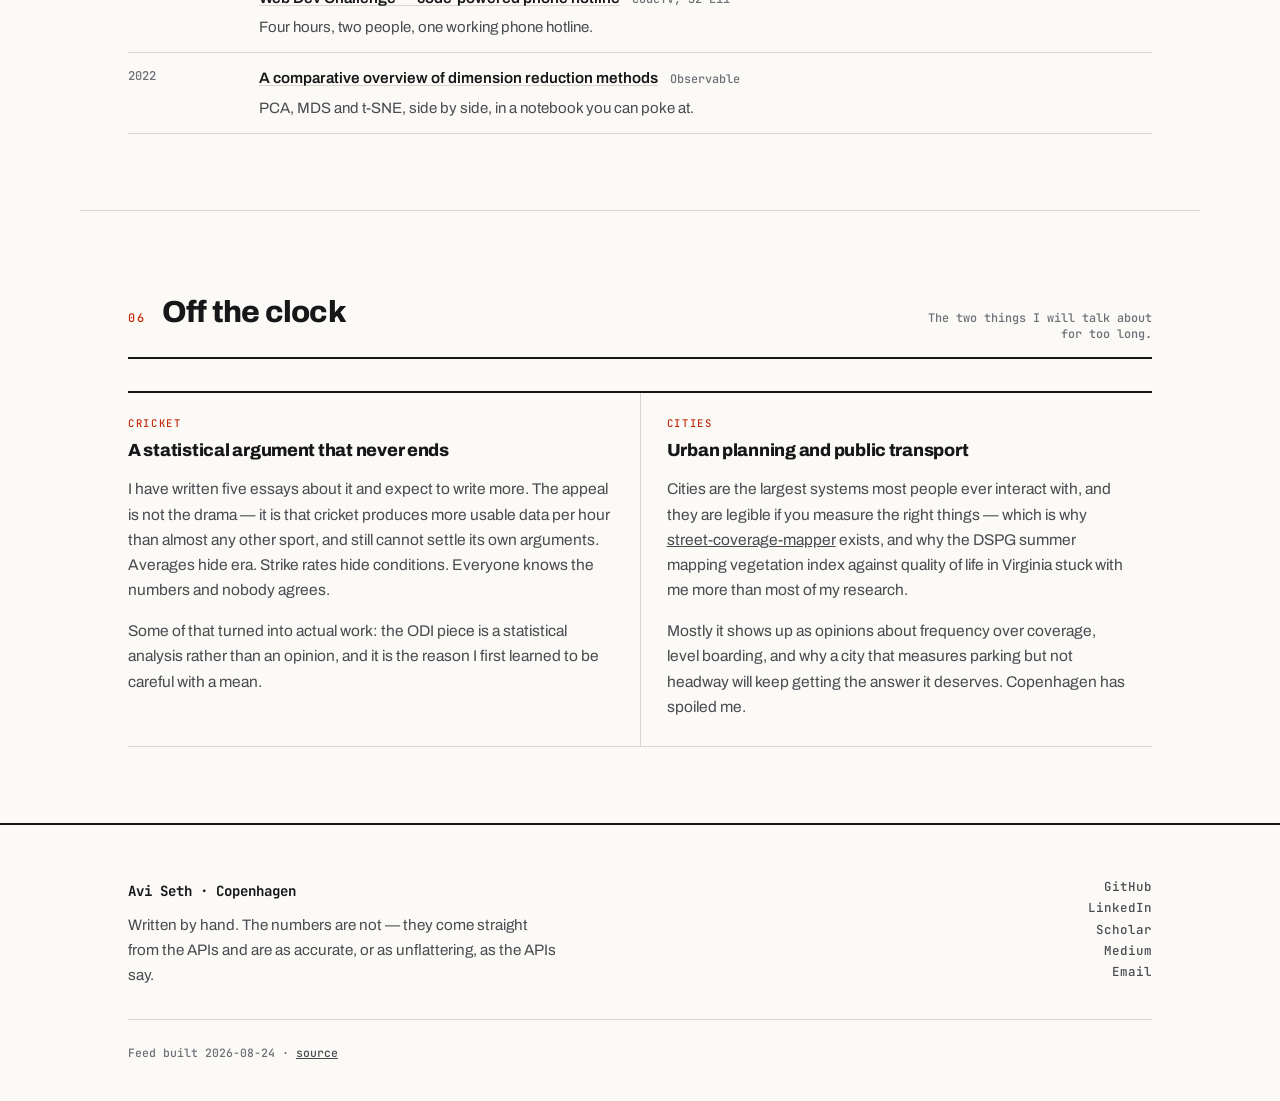
==== commit 6589590a: "deploy as user site" ====
--- a/index.html
+++ b/index.html
@@ -5,11 +5,11 @@
 <meta name="viewport" content="width=device-width, initial-scale=1">
 <title>Avi Seth</title>
 <meta name="description" content="Avi Seth — AI engineer in Copenhagen. Sole engineer at Crispa. Ten years of work from IIT Bombay to Virginia Tech to a Danish fintech, plus a live index of open-source activity, packages and research.">
-<link rel="canonical" href="https://aviseth.fyi/">
+<link rel="canonical" href="https://aviseth.github.io/">
 <meta property="og:type" content="website">
 <meta property="og:title" content="Avi Seth">
 <meta property="og:description" content="AI engineer in Copenhagen. A live index of what I build.">
-<meta property="og:url" content="https://aviseth.fyi/">
+<meta property="og:url" content="https://aviseth.github.io/">
 <meta name="theme-color" content="#FBFAF7">
 <link rel="icon" href="data:image/svg+xml,%3Csvg xmlns='http://www.w3.org/2000/svg' viewBox='0 0 32 32'%3E%3Crect width='32' height='32' fill='%2317171A'/%3E%3Ctext x='16' y='23' font-family='monospace' font-size='19' font-weight='700' fill='%23FBFAF7' text-anchor='middle'%3EA%3C/text%3E%3C/svg%3E">
 <link rel="preconnect" href="https://fonts.googleapis.com">
@@ -441,7 +441,7 @@
       <a href="https://medium.com/@aviseth">Medium</a>
       <a href="mailto:avi.seth8@gmail.com">Email</a>
     </nav>
-    <p class="foot__stamp"><span id="stamp">&mdash;</span> &middot; <a href="https://github.com/aviseth/aviseth.fyi">source</a></p>
+    <p class="foot__stamp"><span id="stamp">&mdash;</span> &middot; <a href="https://github.com/aviseth/aviseth.github.io">source</a></p>
   </div>
 </footer>
 
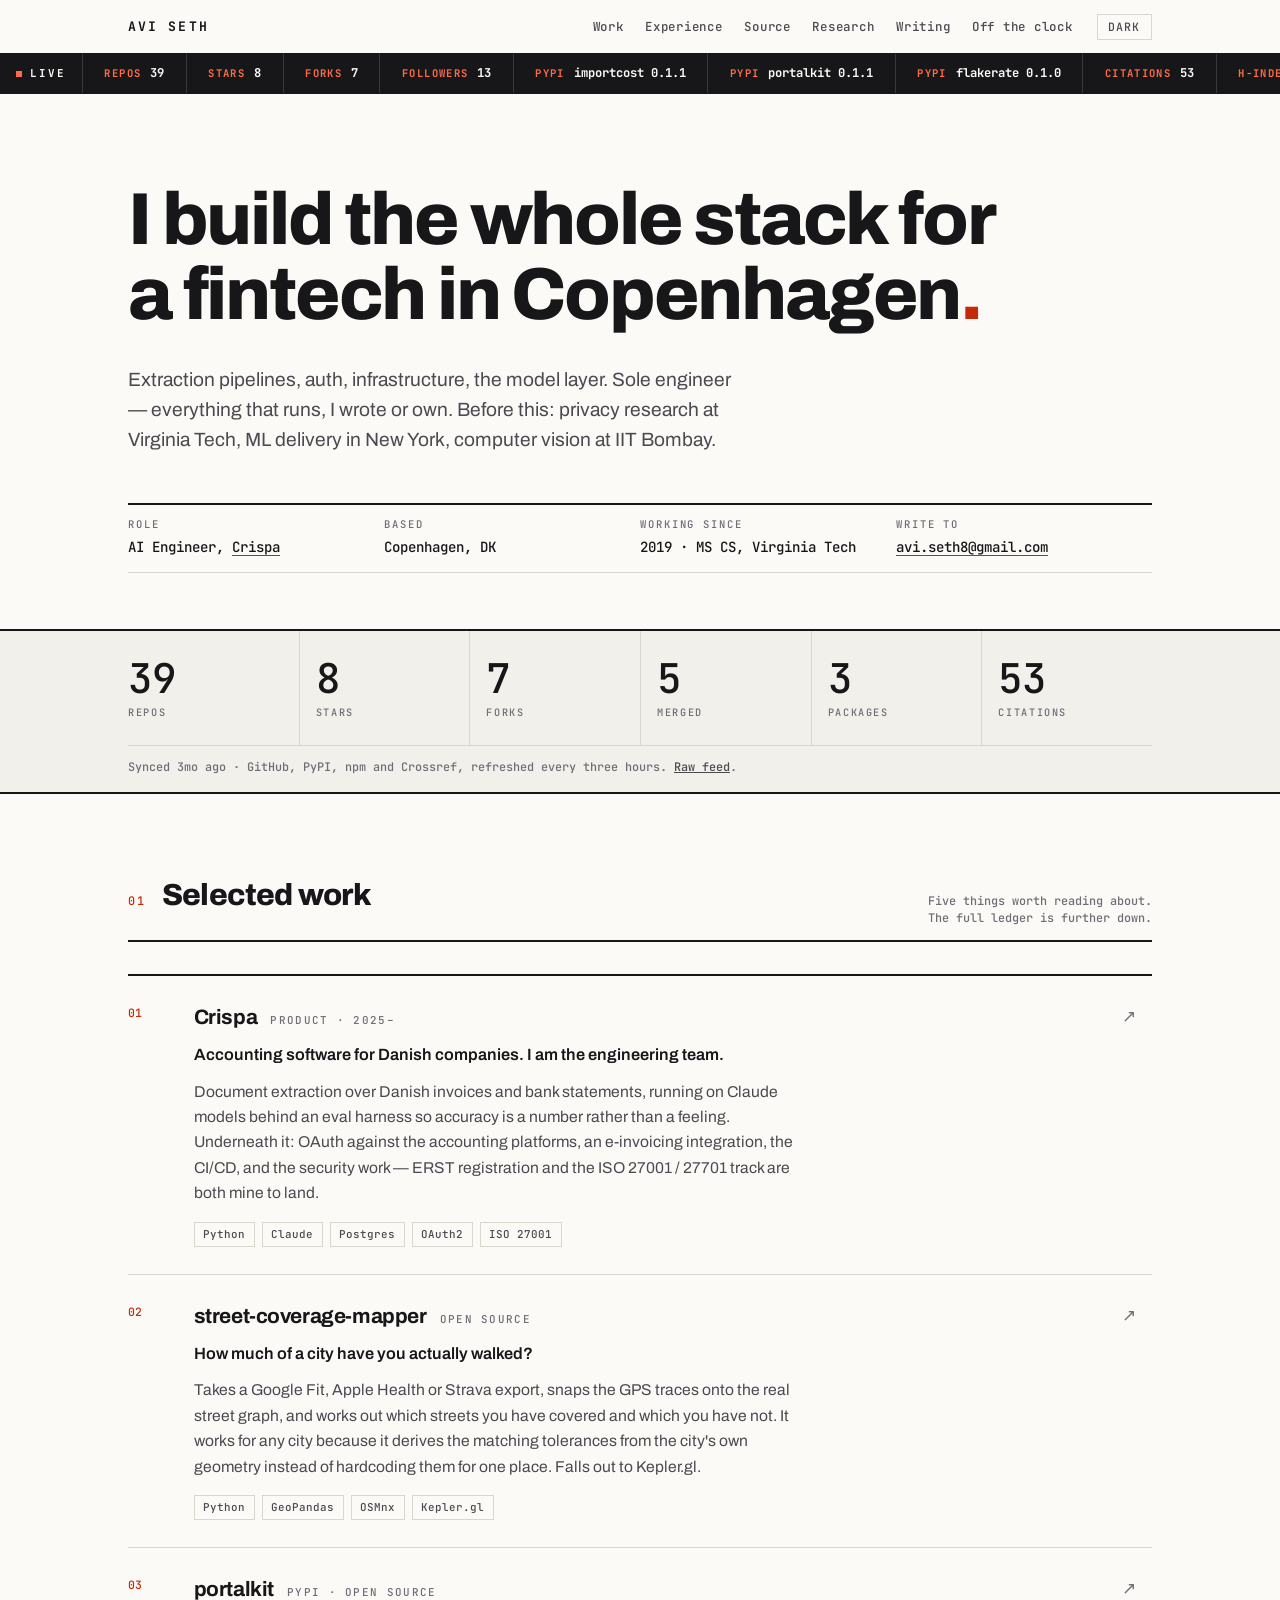
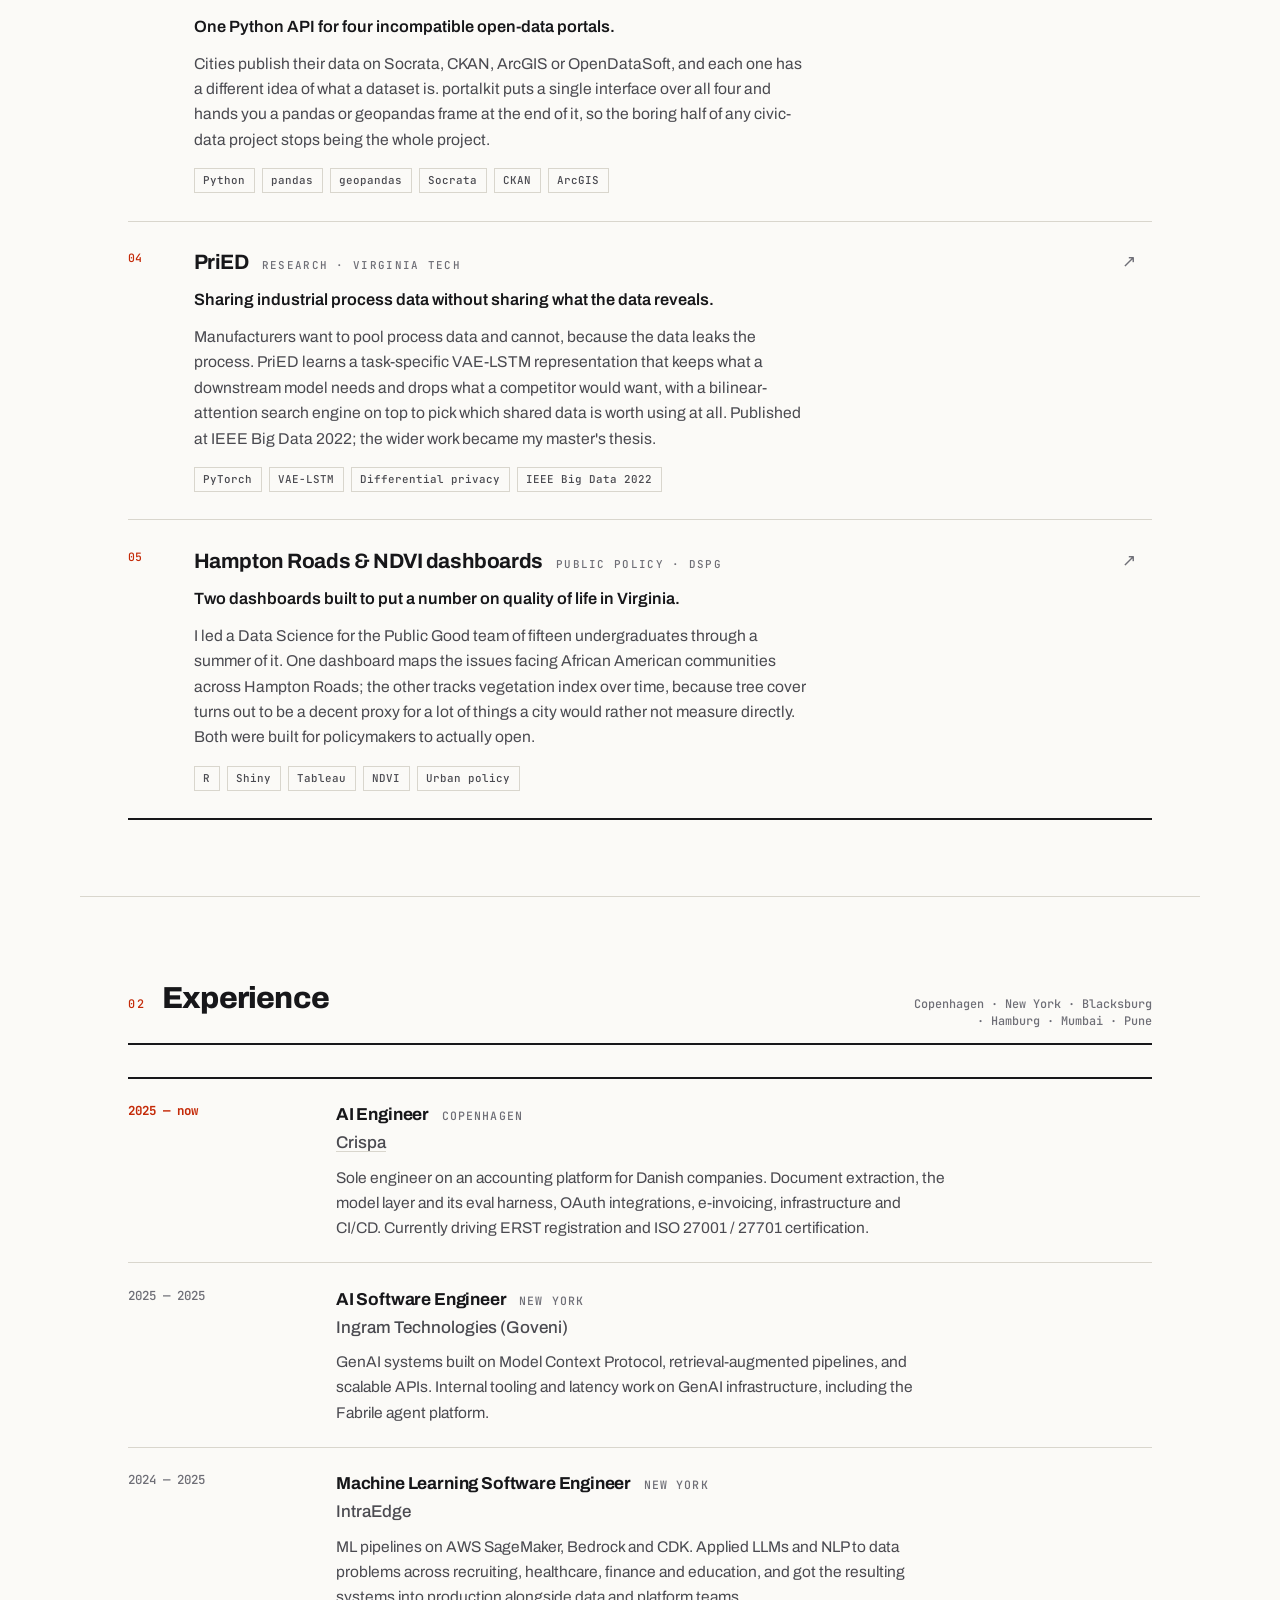
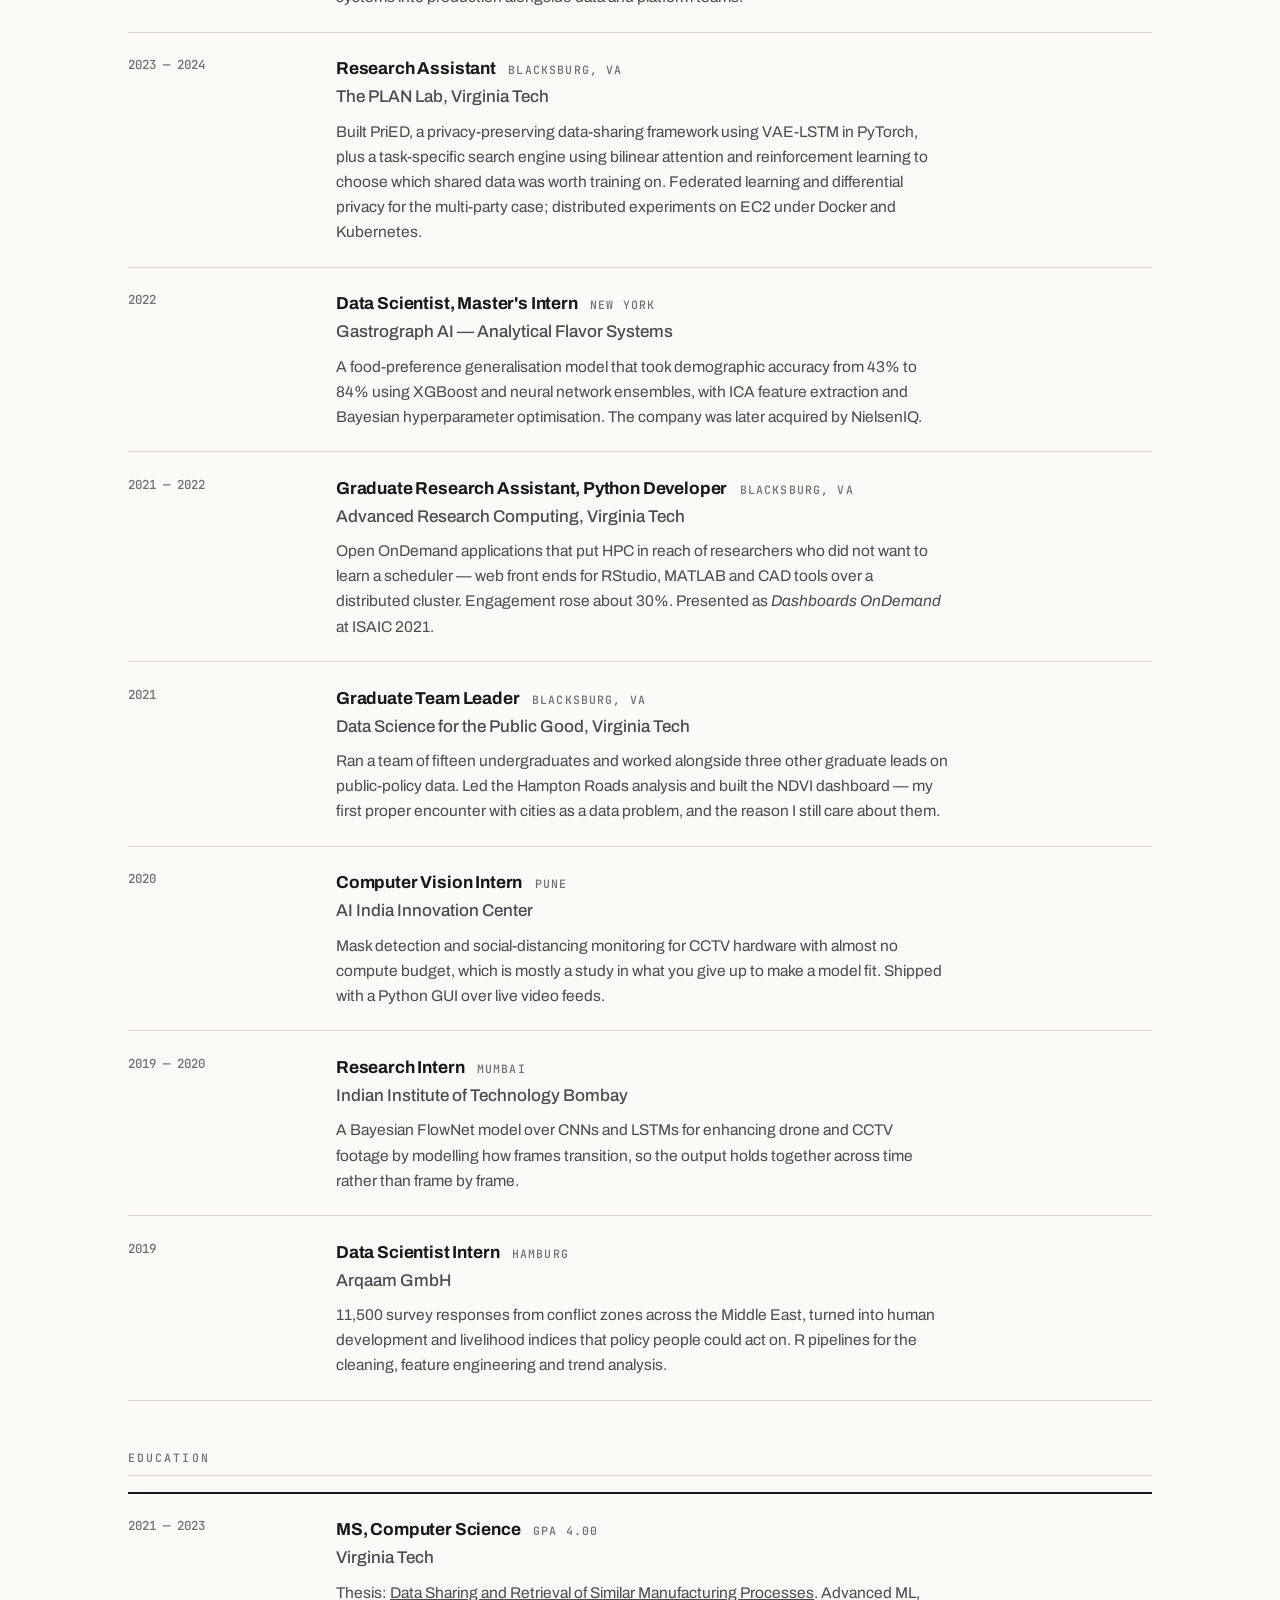
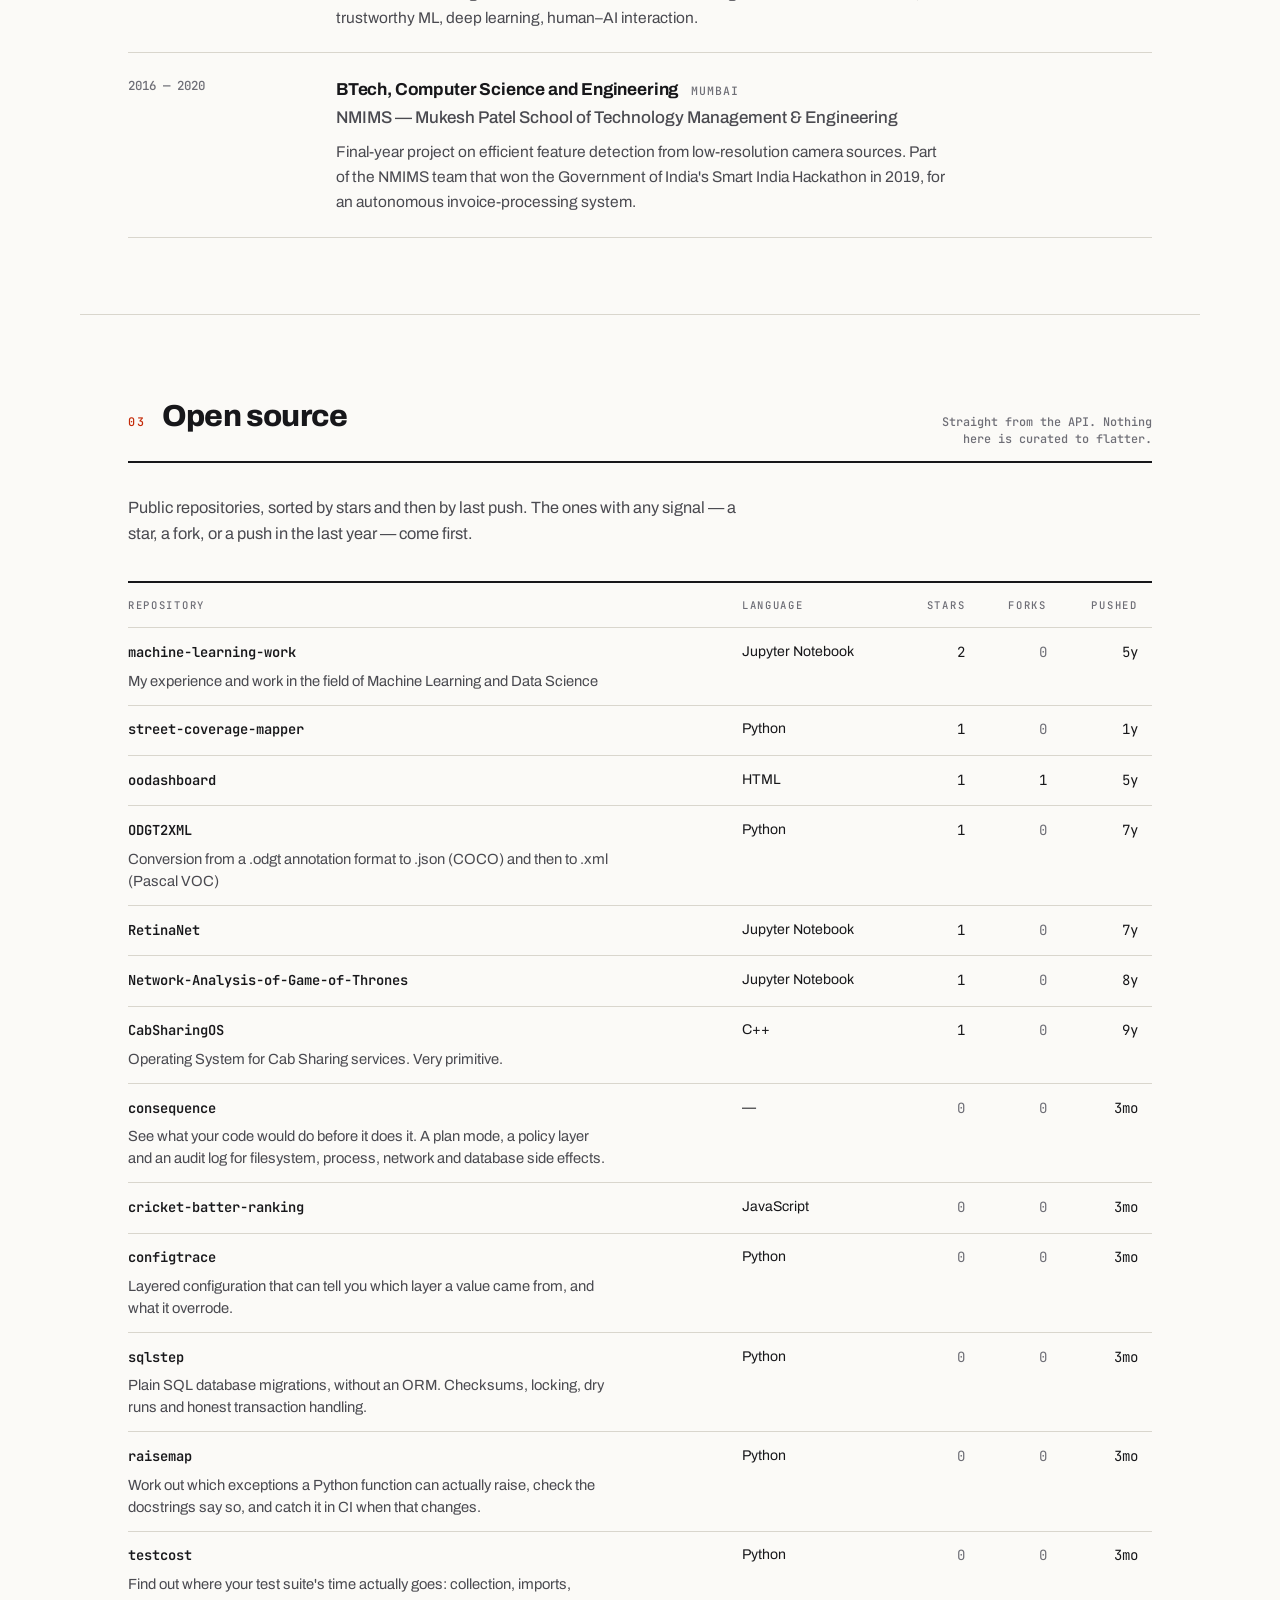
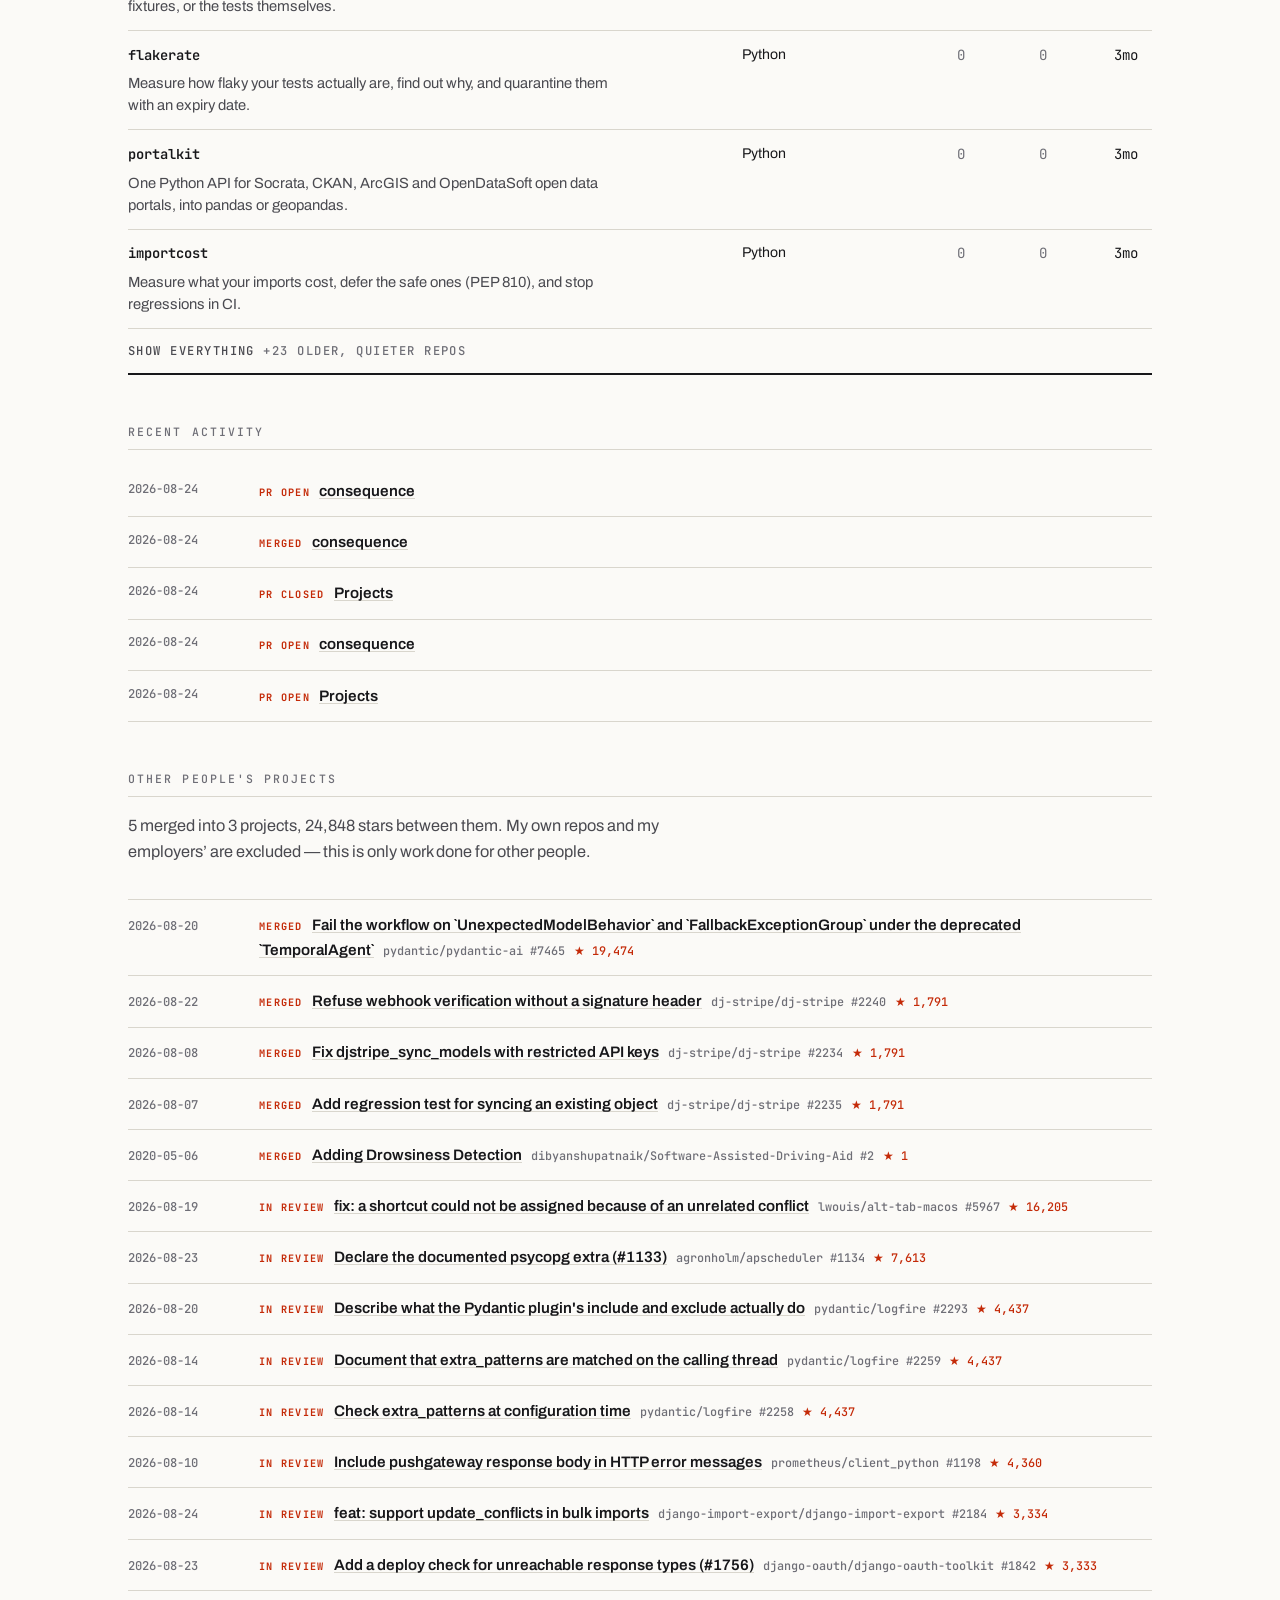
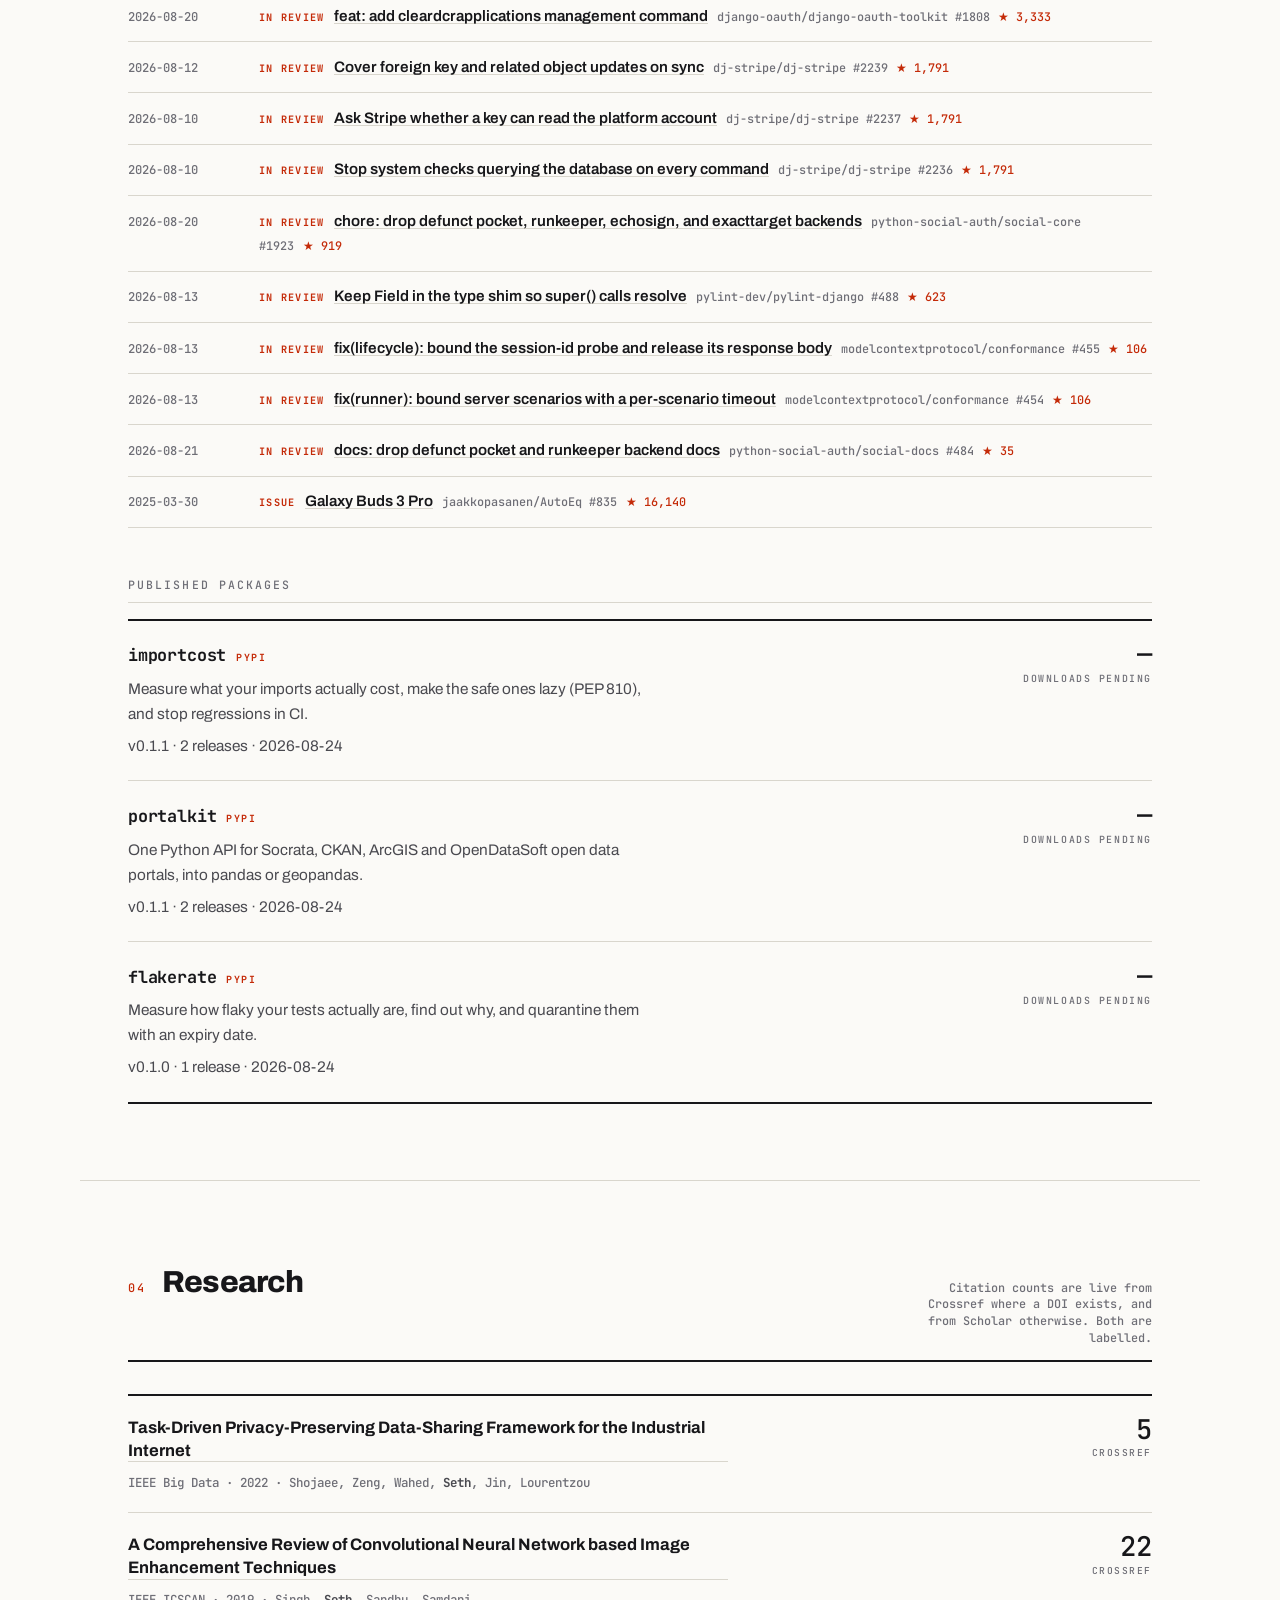
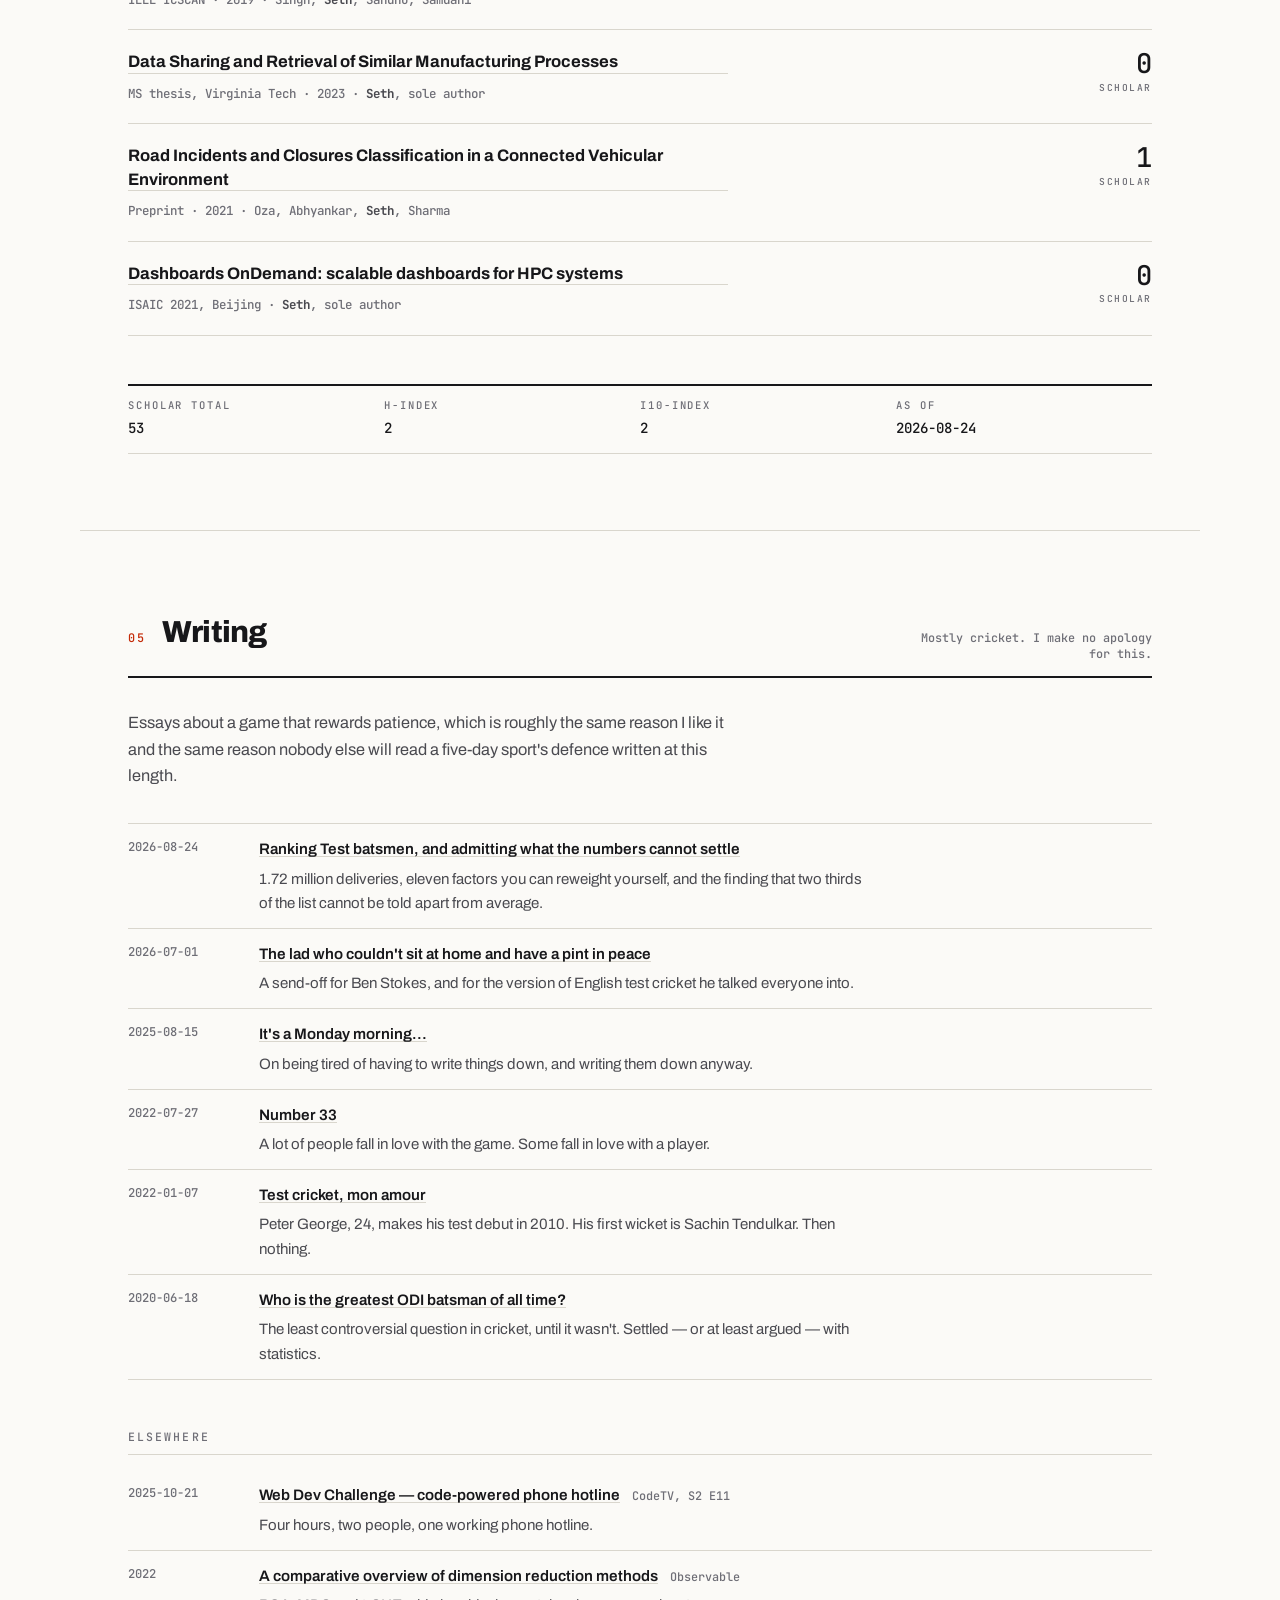
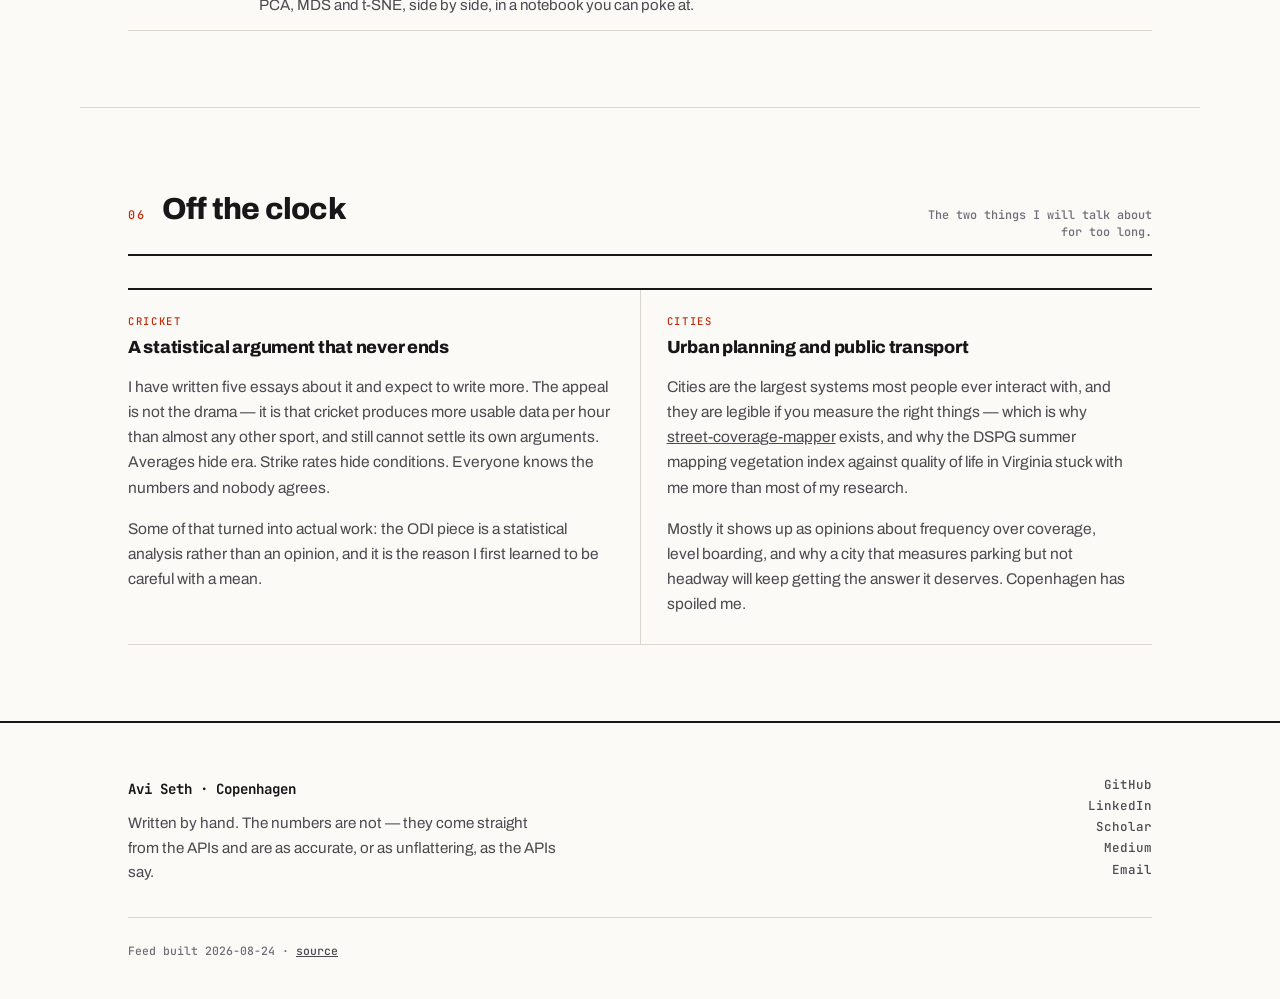
==== commit 91115c8d: "Add batter-ranking essay under writing/ Self-hosted long-form page at /writing/batter-ranking/, reus" ====
--- a/index.html
+++ b/index.html
@@ -346,6 +346,13 @@
 
   <ol class="log">
     <li>
+      <span class="log__date">2026&#8209;08&#8209;24</span>
+      <span class="log__what">
+        <a href="/writing/batter-ranking/">Ranking Test batsmen, and admitting what the numbers cannot settle</a>
+        <span class="log__blurb">1.72 million deliveries, eleven factors you can reweight yourself, and the finding that two thirds of the list cannot be told apart from average.</span>
+      </span>
+    </li>
+    <li>
       <span class="log__date">2026&#8209;07&#8209;01</span>
       <span class="log__what">
         <a href="https://medium.com/@aviseth/the-lad-who-couldnt-sit-at-home-and-have-a-pint-in-peace-5083440ced1b">The lad who couldn't sit at home and have a pint in peace</a>
--- a/assets/style.css
+++ b/assets/style.css
@@ -547,3 +547,79 @@
   font-variant-numeric: tabular-nums; white-space: nowrap;
 }
 .log--contrib li { align-items: baseline; }
+
+/* ── essays ──────────────────────────────────────────────────────────────
+   Standalone long-form pages under /writing/. Same rules as everything else:
+   one measure, hard rules, the accent used sparingly.
+   ─────────────────────────────────────────────────────────────────────── */
+
+.essay { padding-block: clamp(2.5rem, 5vw, 4rem); }
+.essay__head { border-bottom: 2px solid var(--rule); padding-bottom: 1.4rem; margin-bottom: 2.2rem; }
+.essay__kicker {
+  font: 500 .74rem/1 var(--mono); letter-spacing: .16em; text-transform: uppercase;
+  color: var(--accent); display: block; margin-bottom: .9rem;
+}
+.essay__head h1 {
+  margin: 0 0 .8rem; font-weight: 800; letter-spacing: -.03em;
+  font-size: clamp(1.7rem, 4.4vw, 2.7rem); line-height: 1.08; max-width: 20ch;
+}
+.essay__dek { margin: 0; max-width: var(--measure); color: var(--ink-2); font-size: 1.06rem; line-height: 1.6; }
+.essay__meta {
+  margin-top: 1.2rem; font: 500 .74rem/1.5 var(--mono);
+  letter-spacing: .04em; color: var(--ink-3);
+}
+.essay__meta a { color: var(--ink-2); }
+
+.essay__body { max-width: var(--measure); }
+.essay__body p { font-size: 1.02rem; line-height: 1.72; margin: 0 0 1.25rem; }
+.essay__body h2 {
+  margin: clamp(2.4rem, 4.5vw, 3.2rem) 0 1rem; font-weight: 700;
+  font-size: 1.22rem; letter-spacing: -.015em;
+  padding-bottom: .55rem; border-bottom: 1px solid var(--hair);
+}
+.essay__body h3 { margin: 2rem 0 .7rem; font-size: 1.02rem; font-weight: 700; }
+.essay__body ul, .essay__body ol { padding-left: 1.15rem; margin: 0 0 1.25rem; }
+.essay__body li { margin-bottom: .5rem; line-height: 1.65; }
+.essay__body strong { font-weight: 600; }
+.essay__body a { color: var(--ink); text-decoration-color: var(--accent); text-underline-offset: .18em; }
+
+/* a figure that is really a number, set like one */
+.stat {
+  border-top: 2px solid var(--rule); border-bottom: 1px solid var(--hair);
+  margin: 2rem 0; padding: 1.1rem 0;
+}
+.stat__n {
+  display: block; font: 700 clamp(2rem,6vw,3rem)/1 var(--mono);
+  letter-spacing: -.03em; color: var(--accent);
+}
+.stat__c { display: block; margin-top: .55rem; font-size: .95rem; color: var(--ink-2); max-width: 52ch; }
+
+/* tables of results, monospaced because they are data */
+.etable { width: 100%; border-collapse: collapse; margin: 1.6rem 0; font: 500 .82rem/1.5 var(--mono); }
+.etable th, .etable td { text-align: right; padding: .5rem .55rem; border-bottom: 1px solid var(--hair); }
+.etable th:first-child, .etable td:first-child { text-align: left; }
+.etable thead th { border-bottom: 2px solid var(--rule); color: var(--ink-3); font-weight: 500;
+  text-transform: uppercase; letter-spacing: .09em; font-size: .7rem; }
+.etable tbody tr:hover { background: var(--raised); }
+.etable .num { font-variant-numeric: tabular-nums; }
+.etable-wrap { overflow-x: auto; }
+
+.callout {
+  border-left: 2px solid var(--accent); background: var(--raised);
+  padding: 1rem 1.15rem; margin: 1.8rem 0;
+}
+.callout p { margin: 0; font-size: .97rem; }
+.callout p + p { margin-top: .7rem; }
+
+.essay__foot {
+  margin-top: clamp(2.6rem, 5vw, 3.6rem); padding-top: 1.2rem;
+  border-top: 2px solid var(--rule);
+  font: 500 .78rem/1.6 var(--mono); color: var(--ink-3);
+}
+.essay__foot a { color: var(--ink-2); }
+.backlink {
+  display: inline-block; margin-bottom: 1.6rem;
+  font: 500 .74rem/1 var(--mono); letter-spacing: .1em; text-transform: uppercase;
+  color: var(--ink-3); text-decoration: none;
+}
+.backlink:hover { color: var(--accent); }
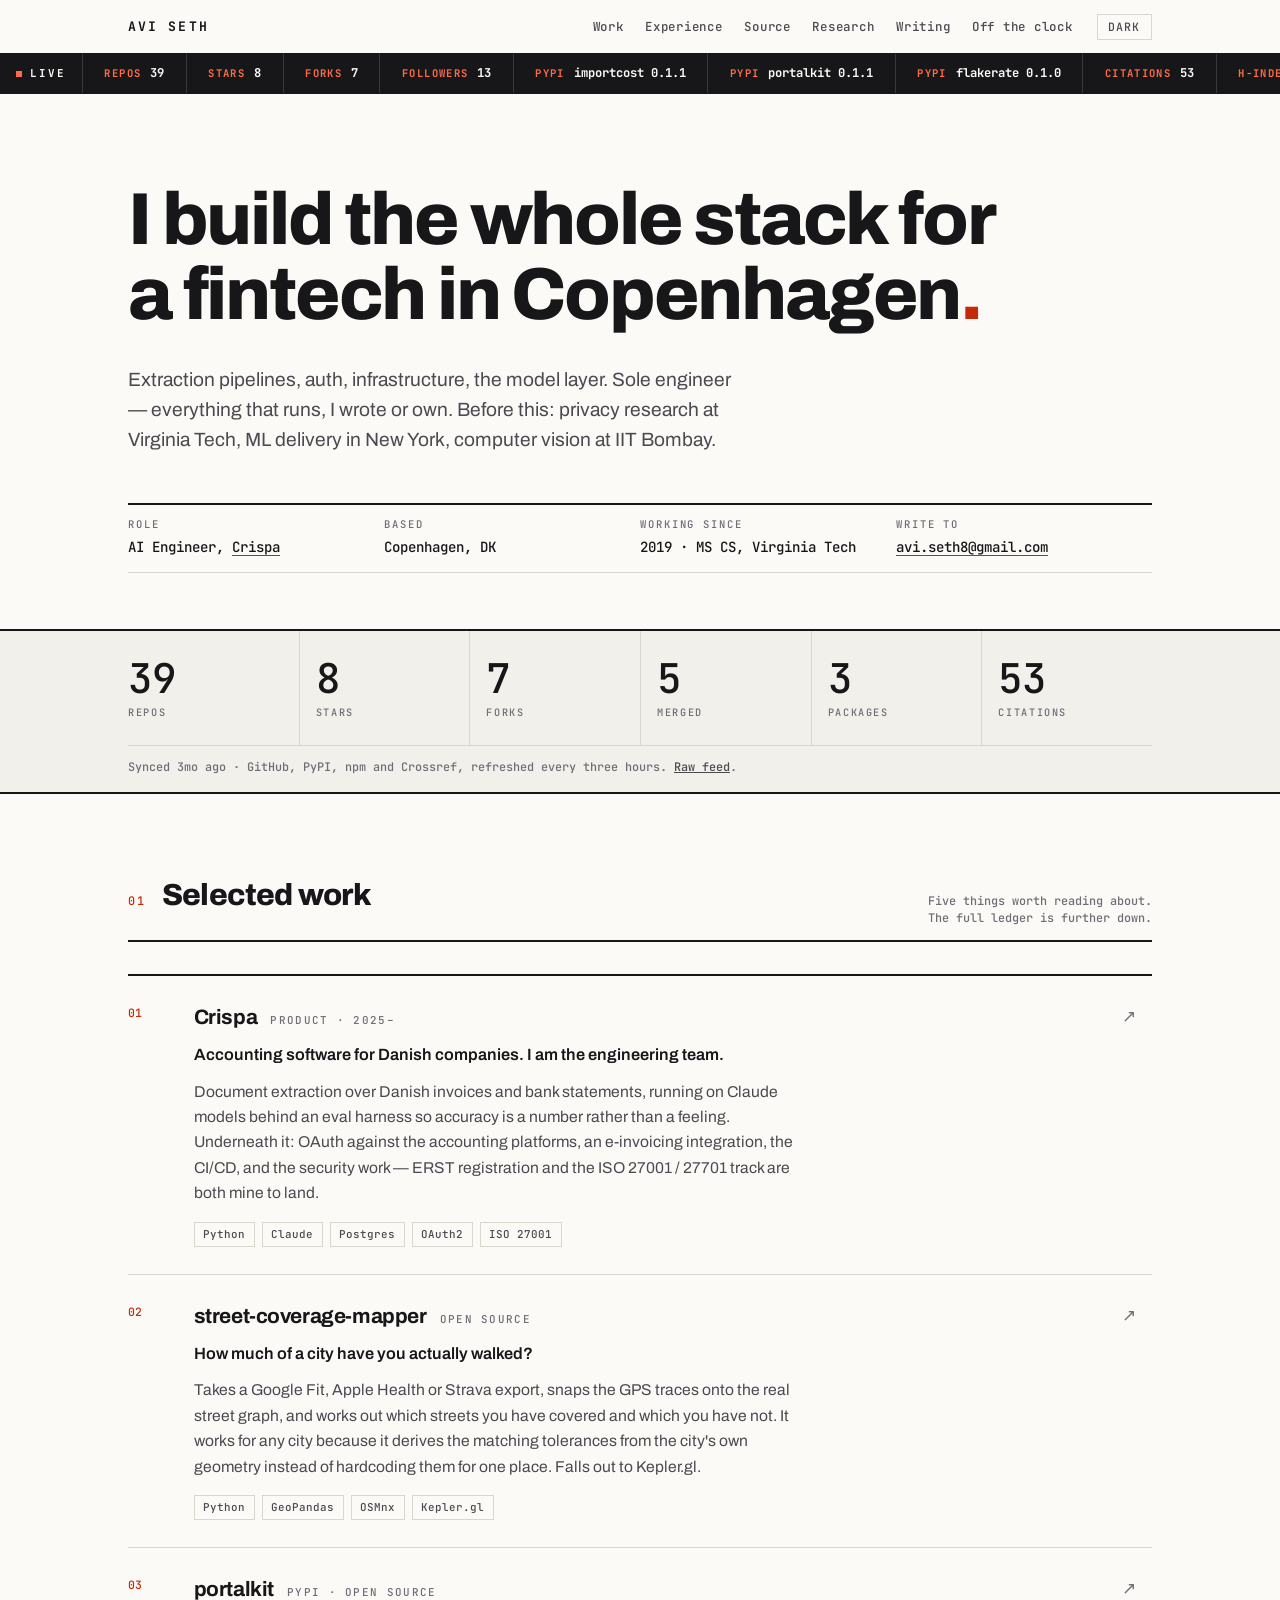
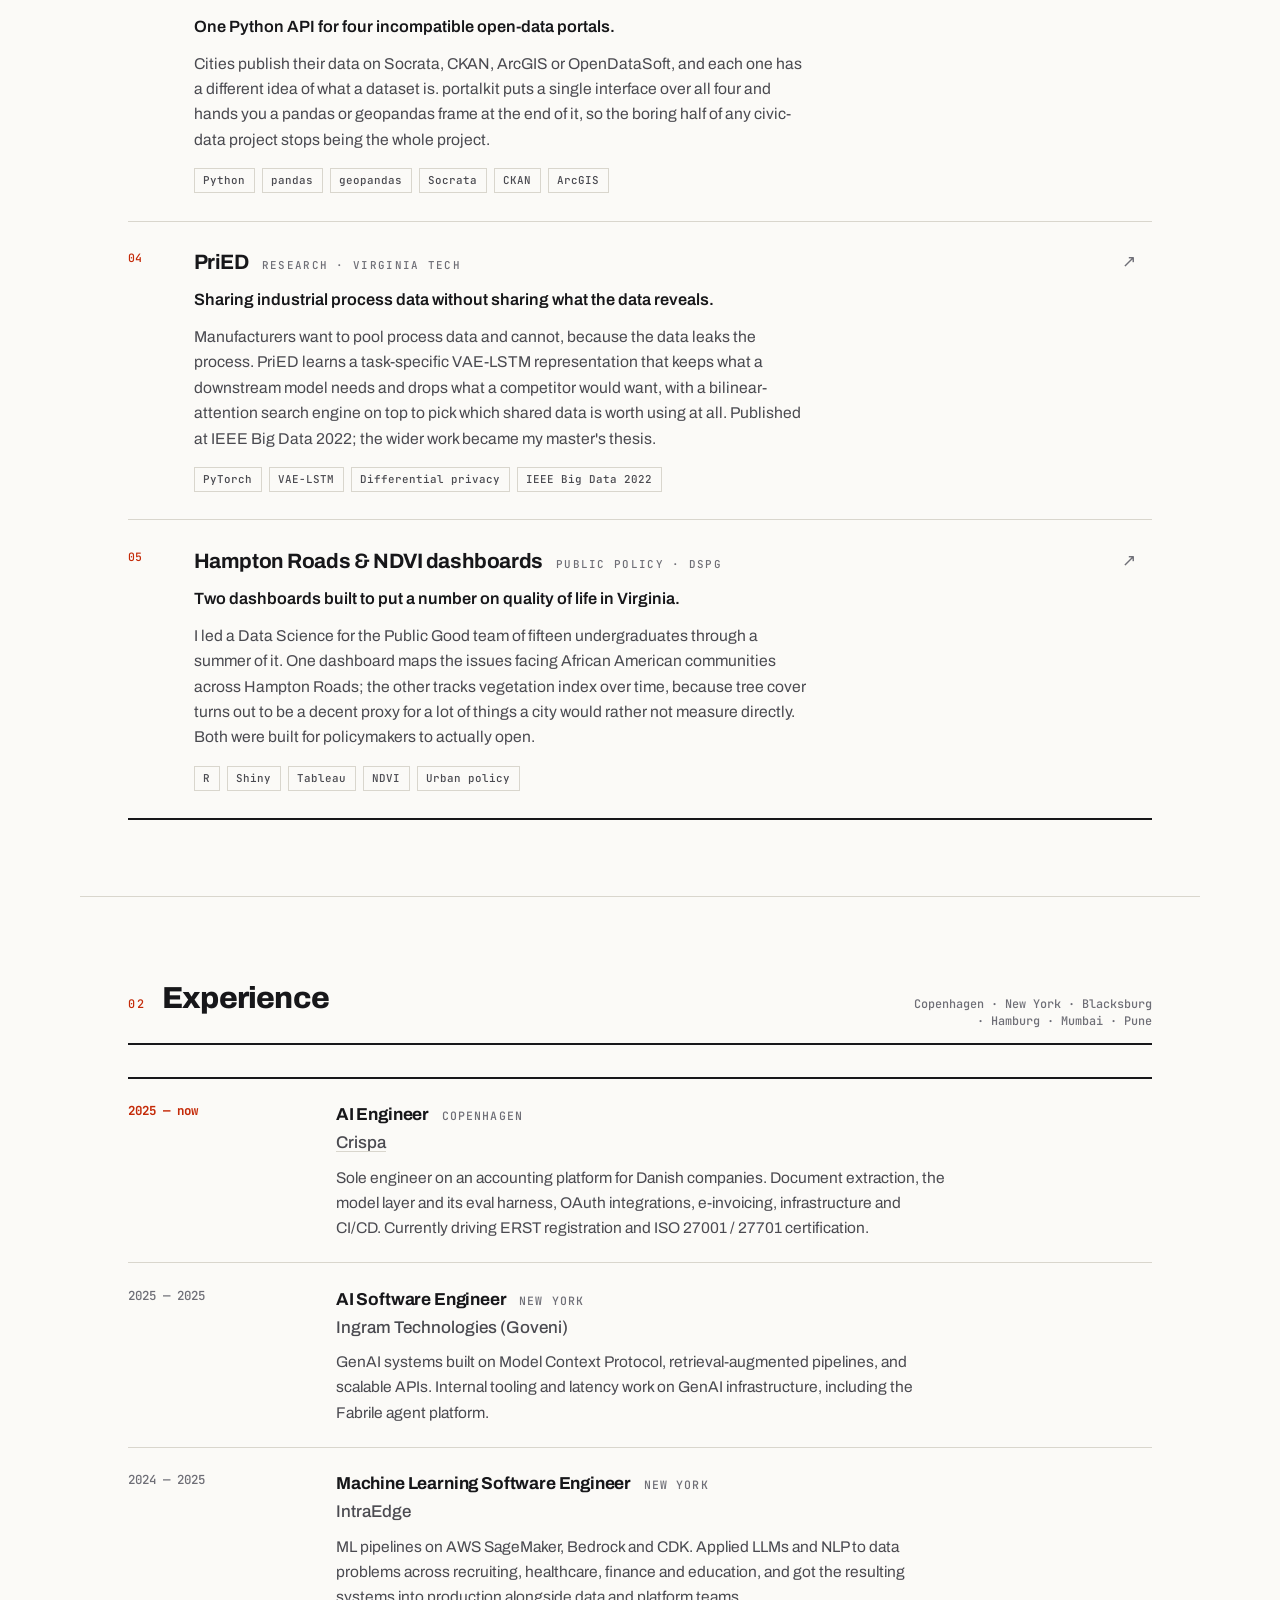
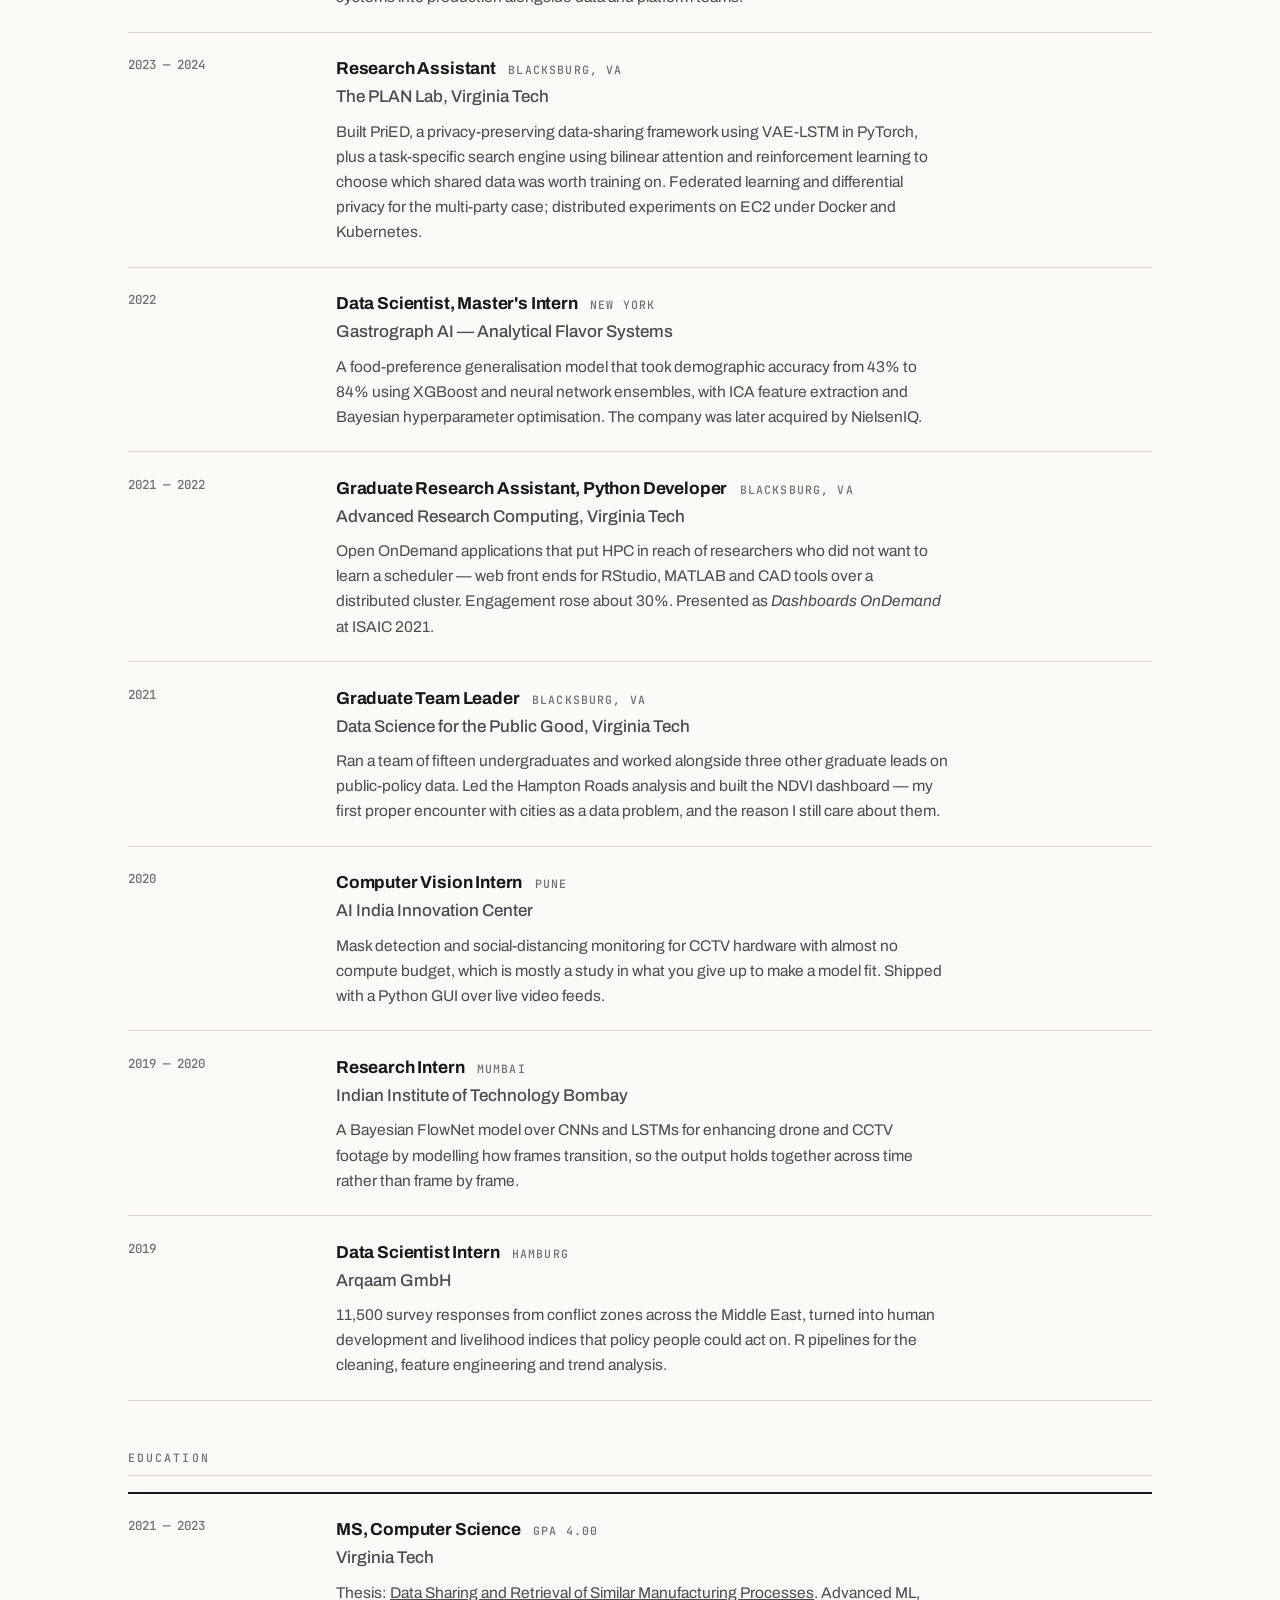
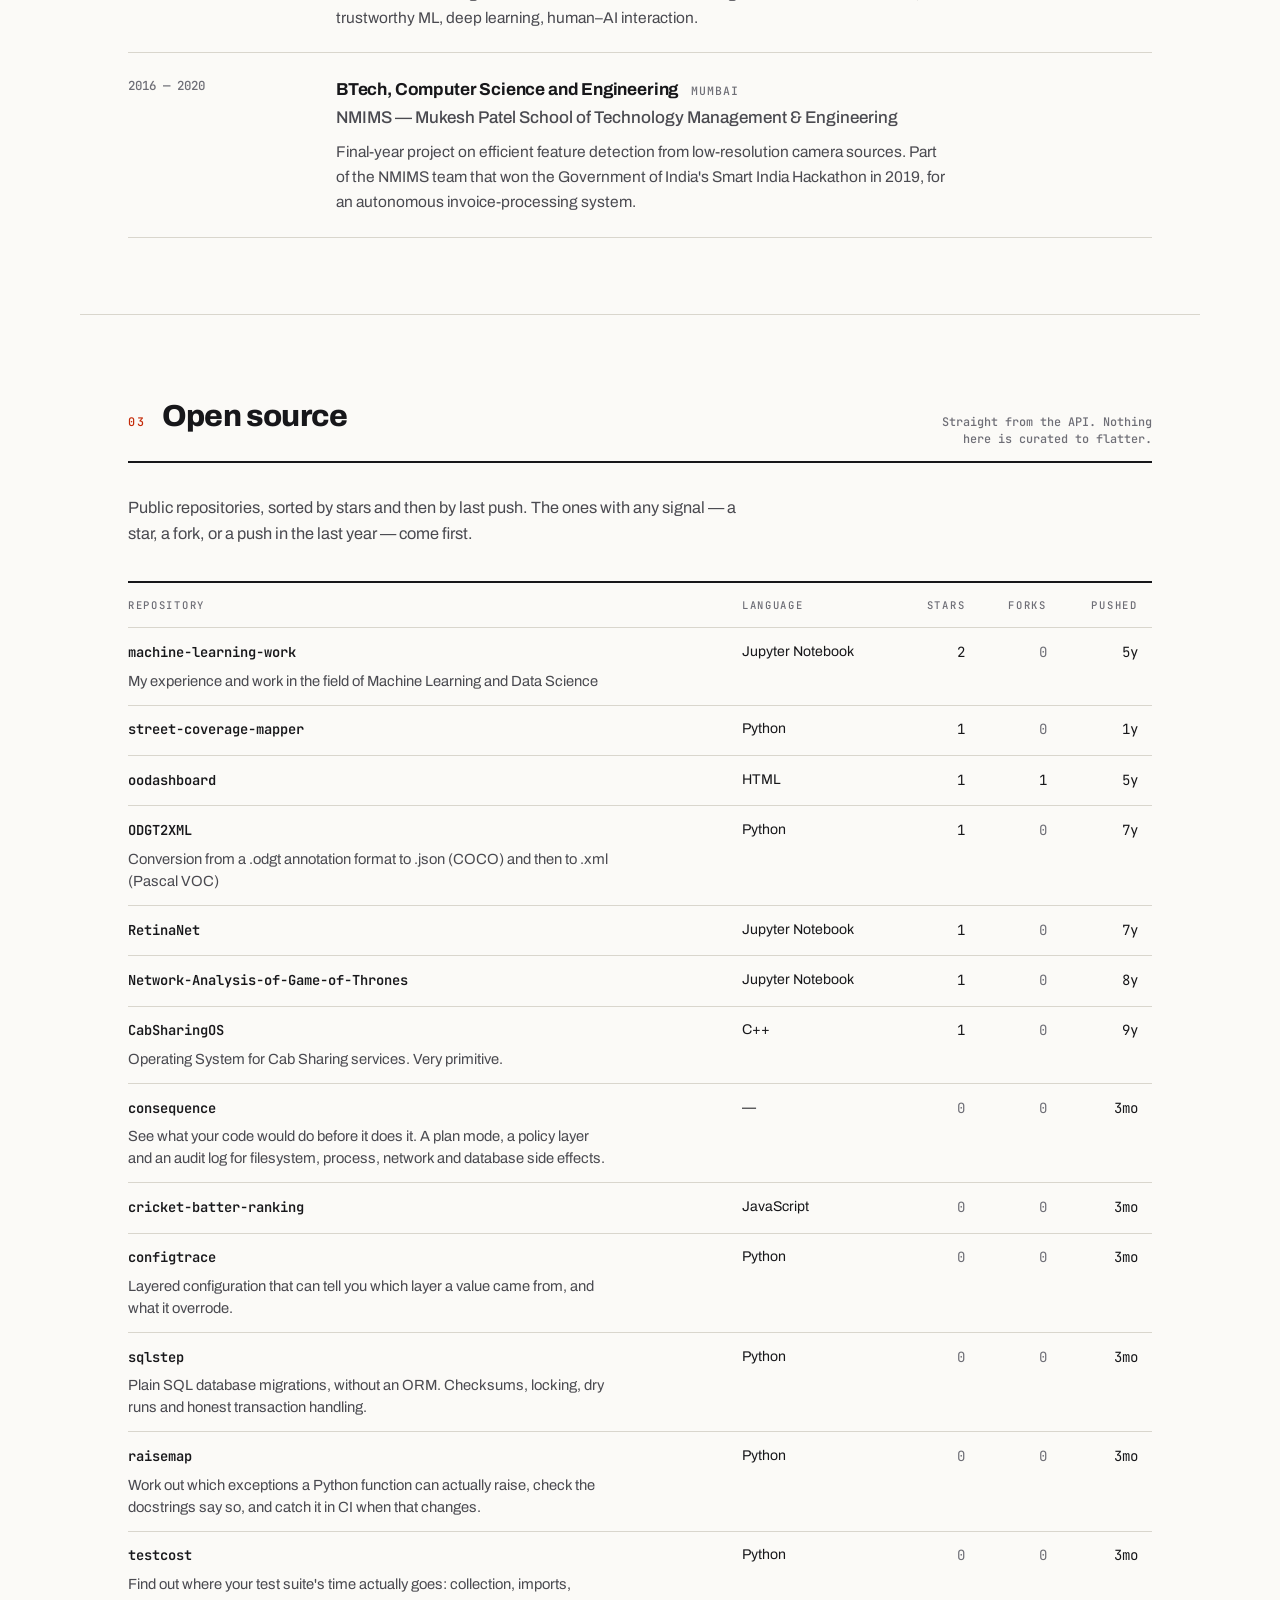
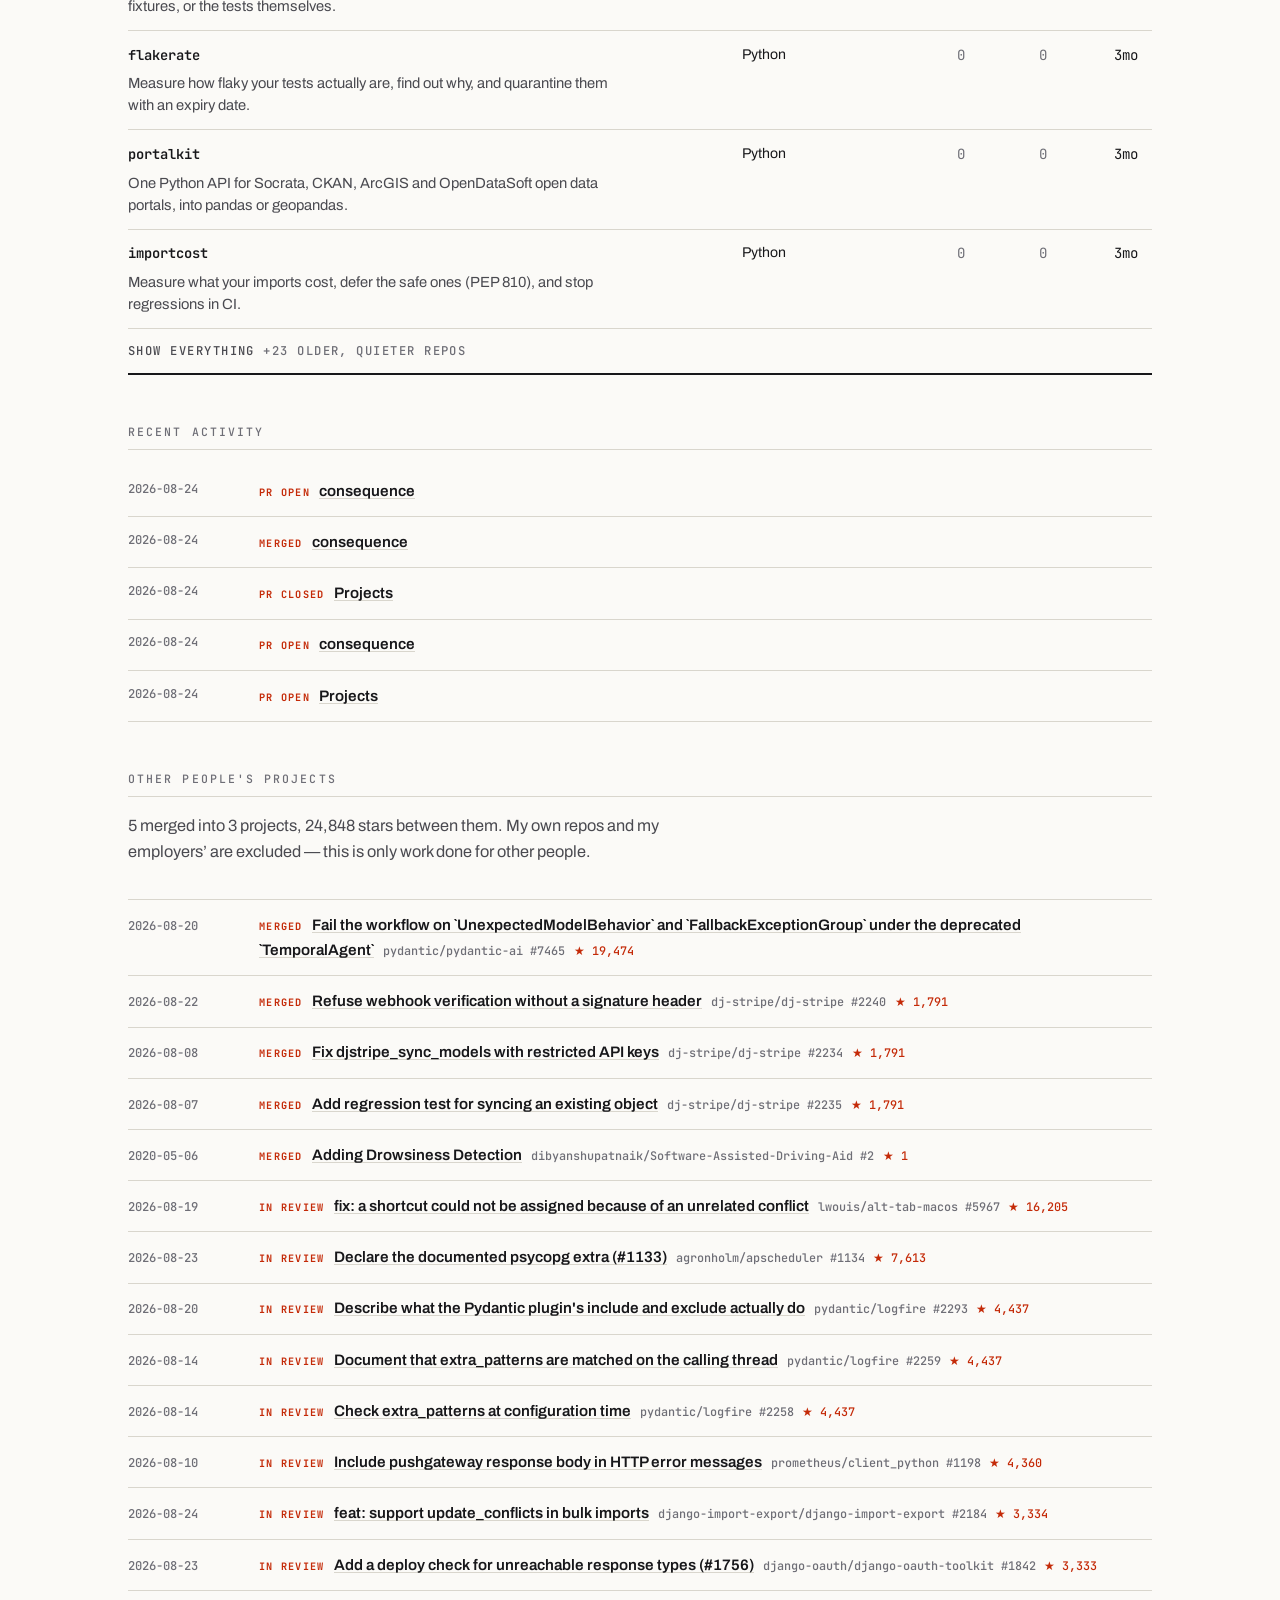
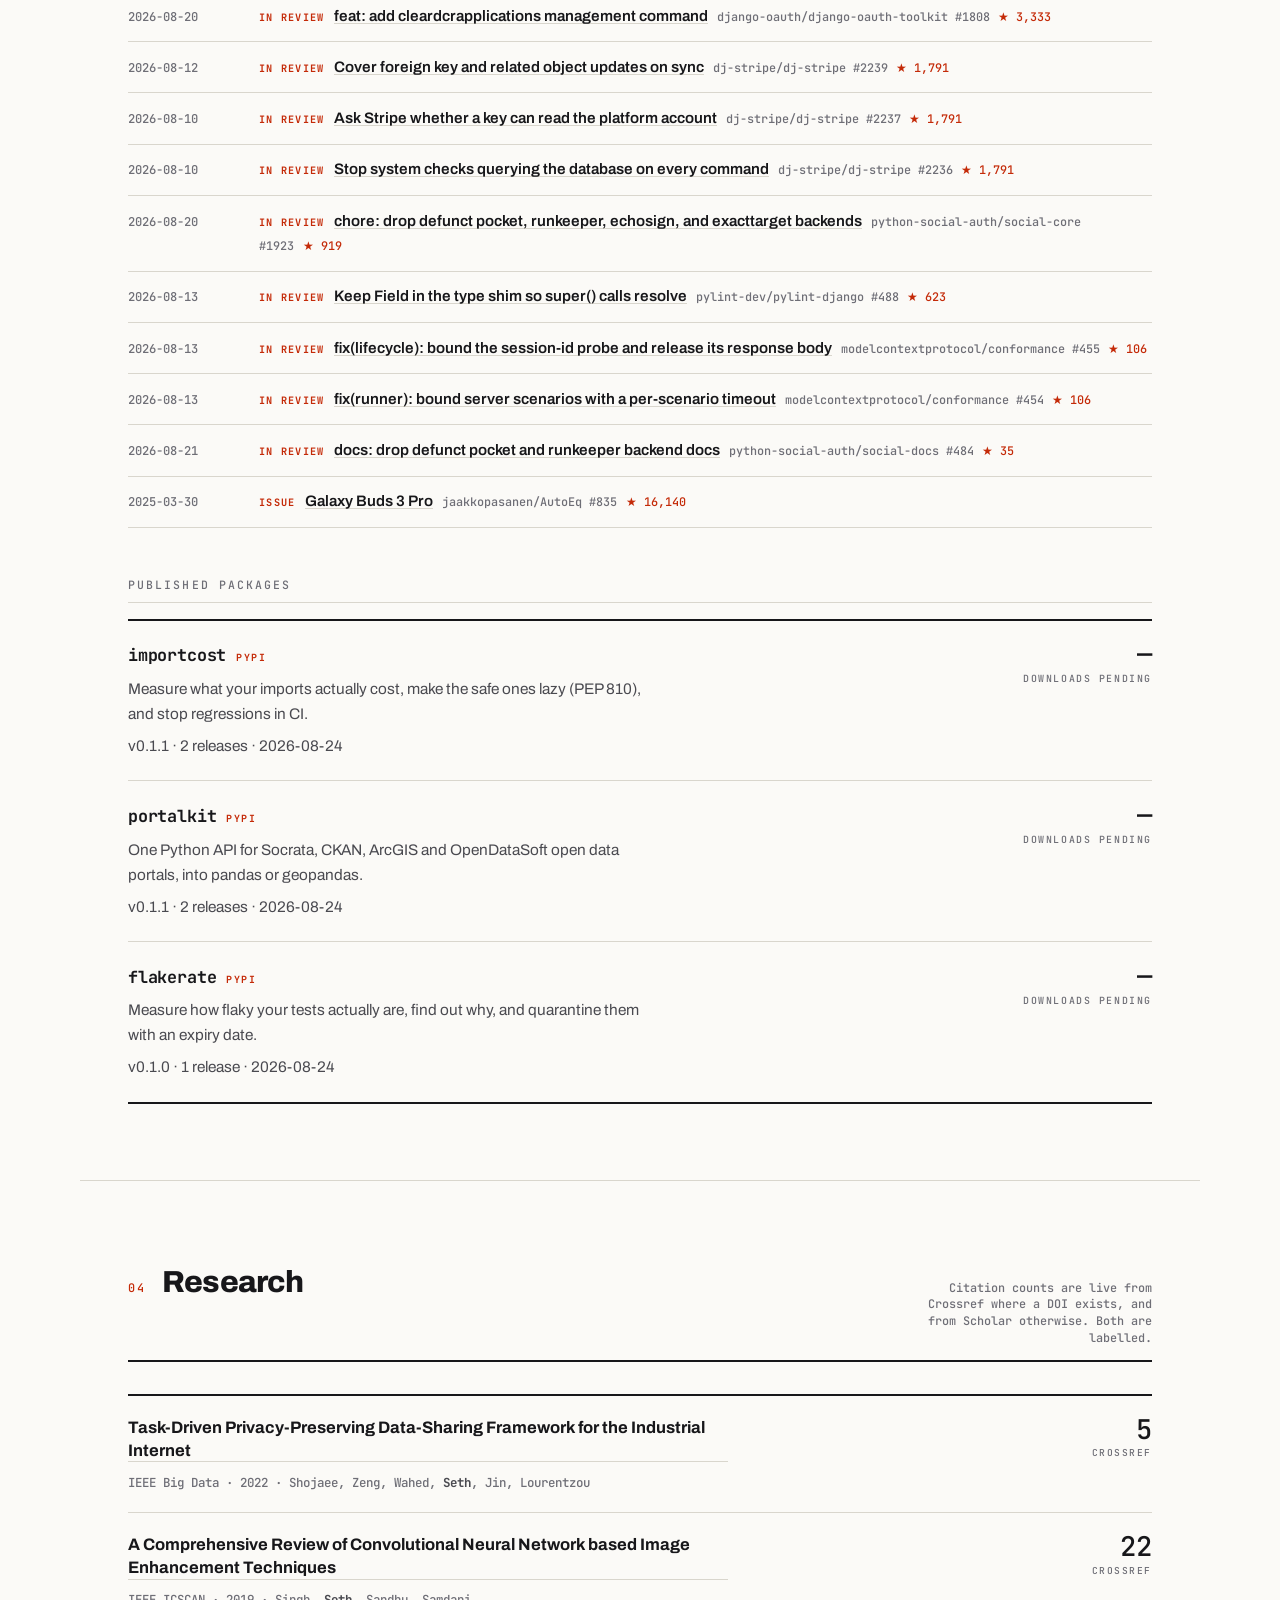
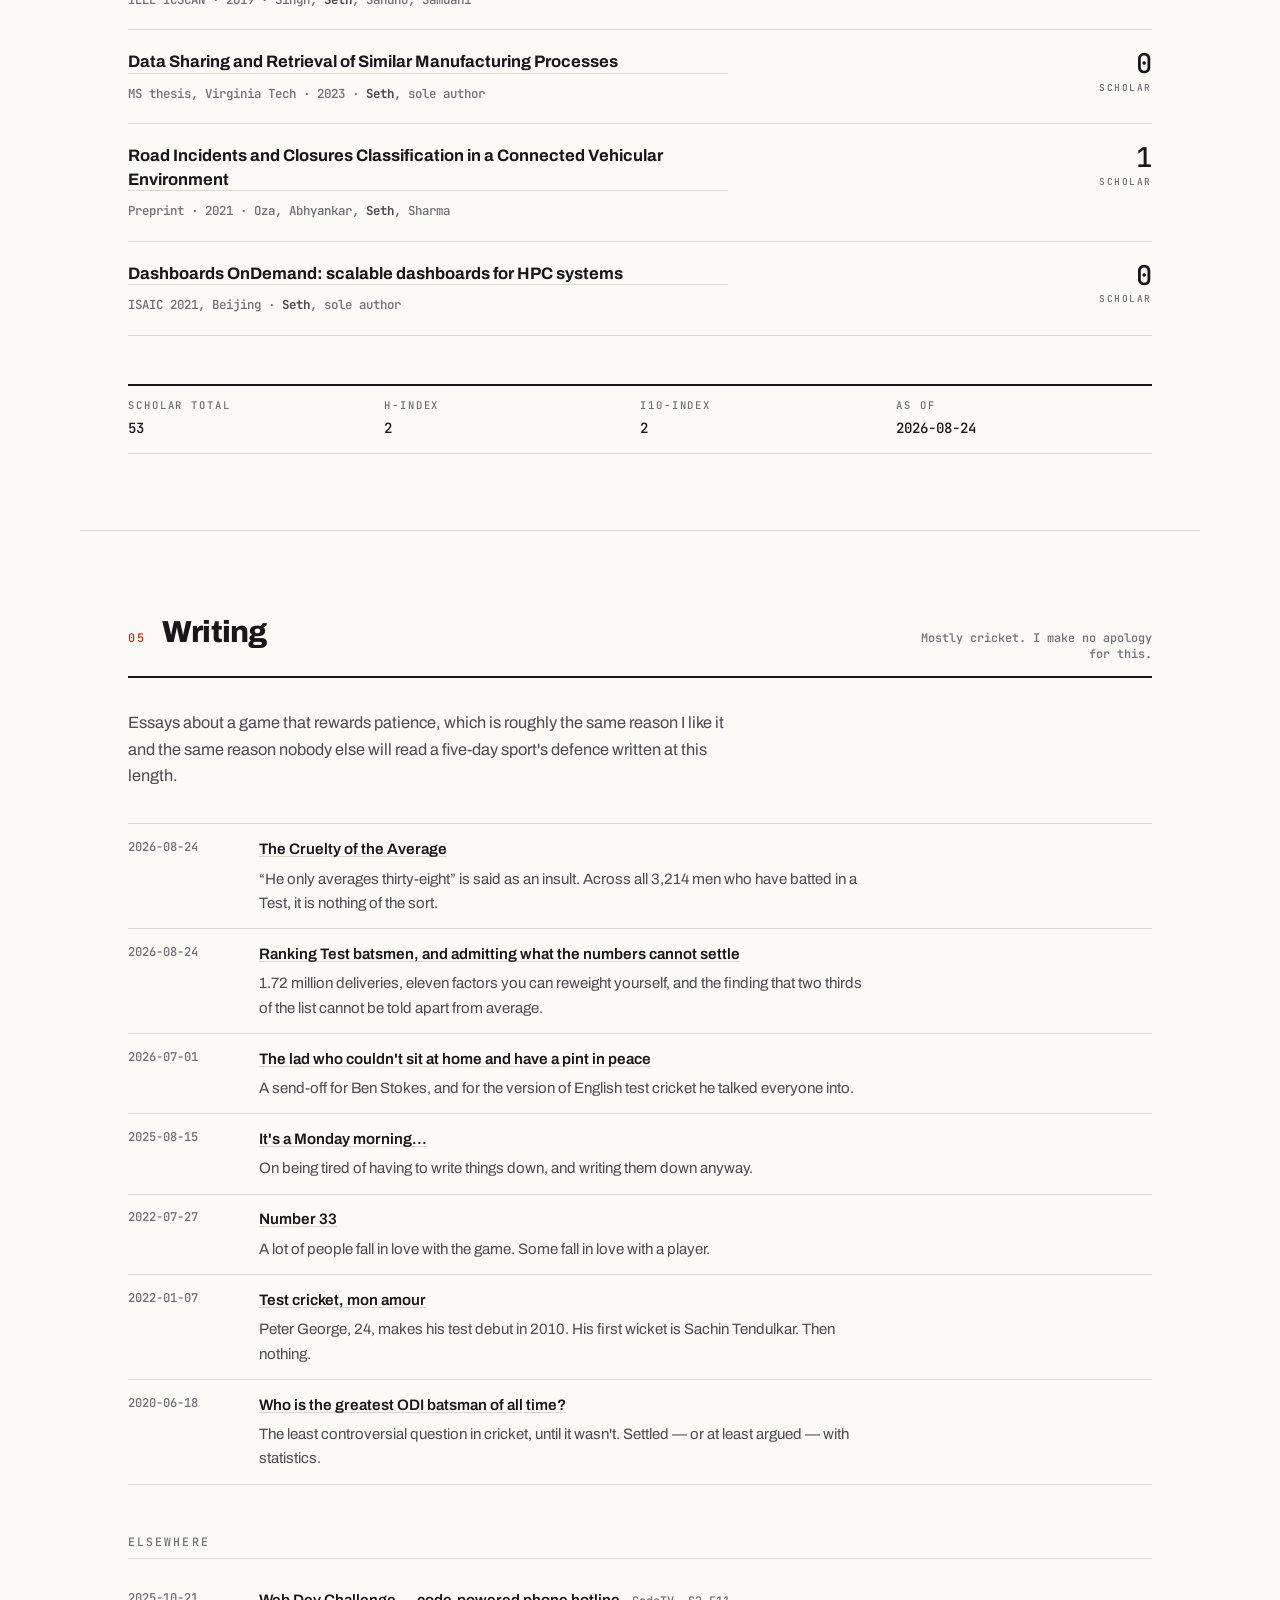
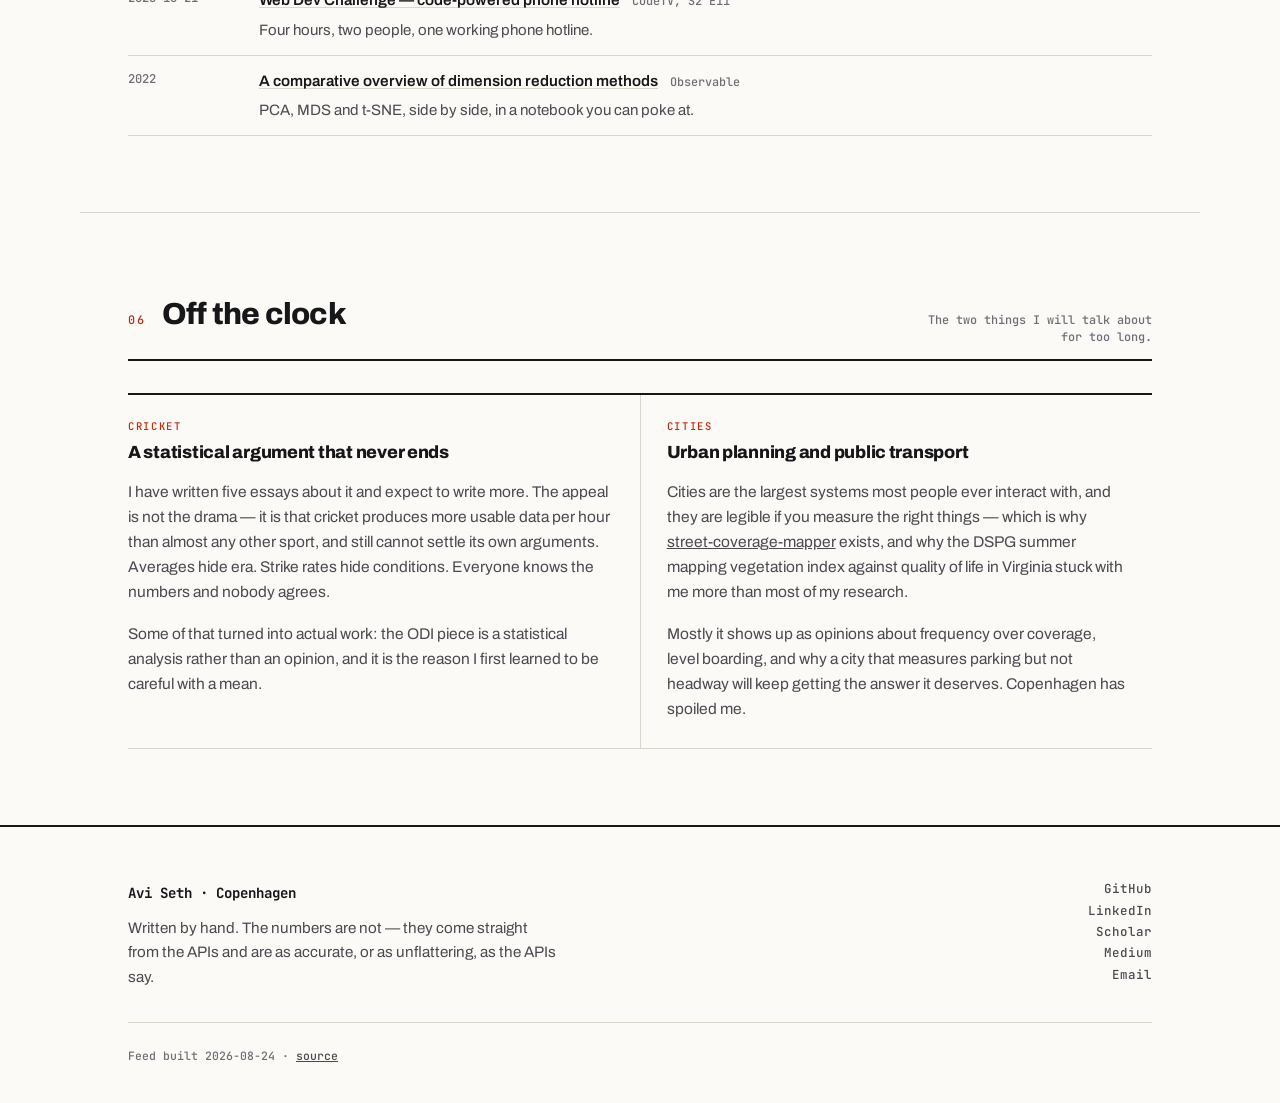
==== commit 2d45b204: "Add 'The Cruelty of the Average' under writing/ Self-hosted interactive piece at /writing/average-50" ====
--- a/index.html
+++ b/index.html
@@ -348,6 +348,13 @@
     <li>
       <span class="log__date">2026&#8209;08&#8209;24</span>
       <span class="log__what">
+        <a href="/writing/average-50/">The Cruelty of the Average</a>
+        <span class="log__blurb">&ldquo;He only averages thirty&#8209;eight&rdquo; is said as an insult. Across all 3,214 men who have batted in a Test, it is nothing of the sort.</span>
+      </span>
+    </li>
+    <li>
+      <span class="log__date">2026&#8209;08&#8209;24</span>
+      <span class="log__what">
         <a href="/writing/batter-ranking/">Ranking Test batsmen, and admitting what the numbers cannot settle</a>
         <span class="log__blurb">1.72 million deliveries, eleven factors you can reweight yourself, and the finding that two thirds of the list cannot be told apart from average.</span>
       </span>
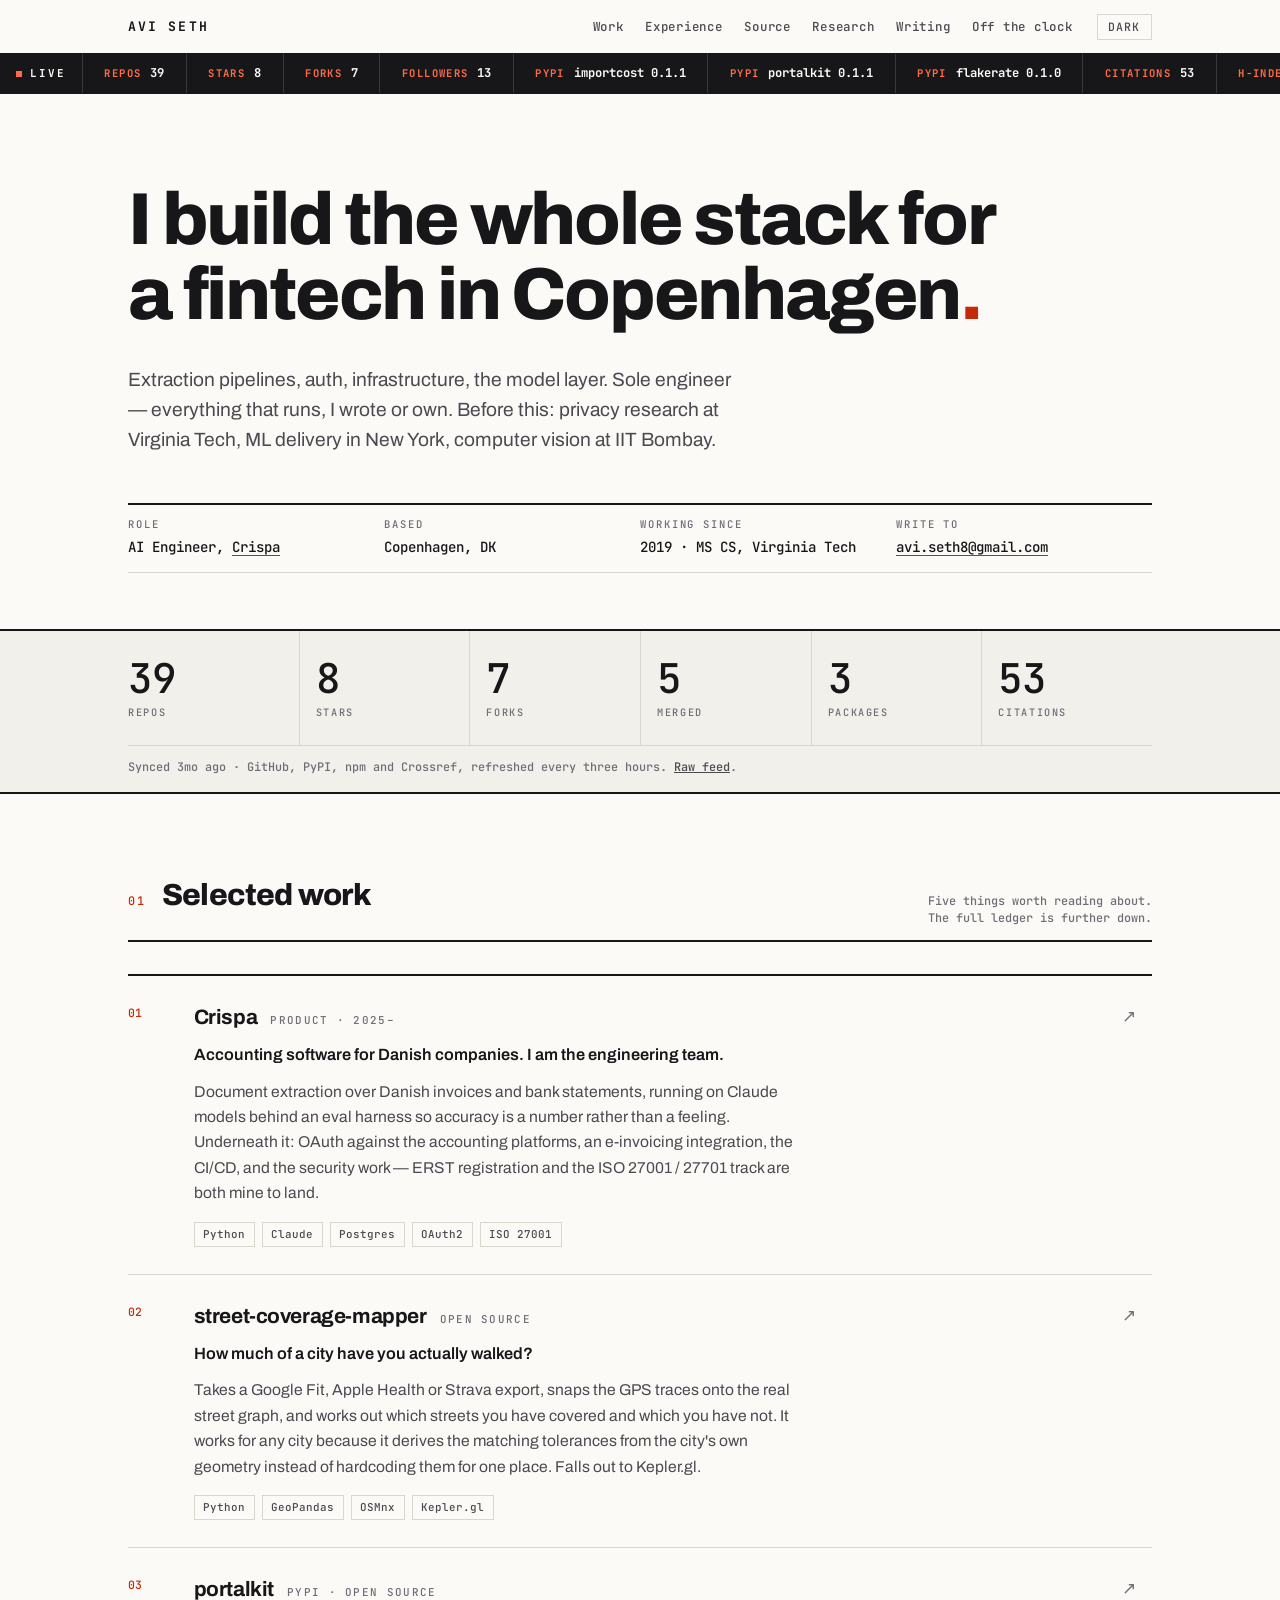
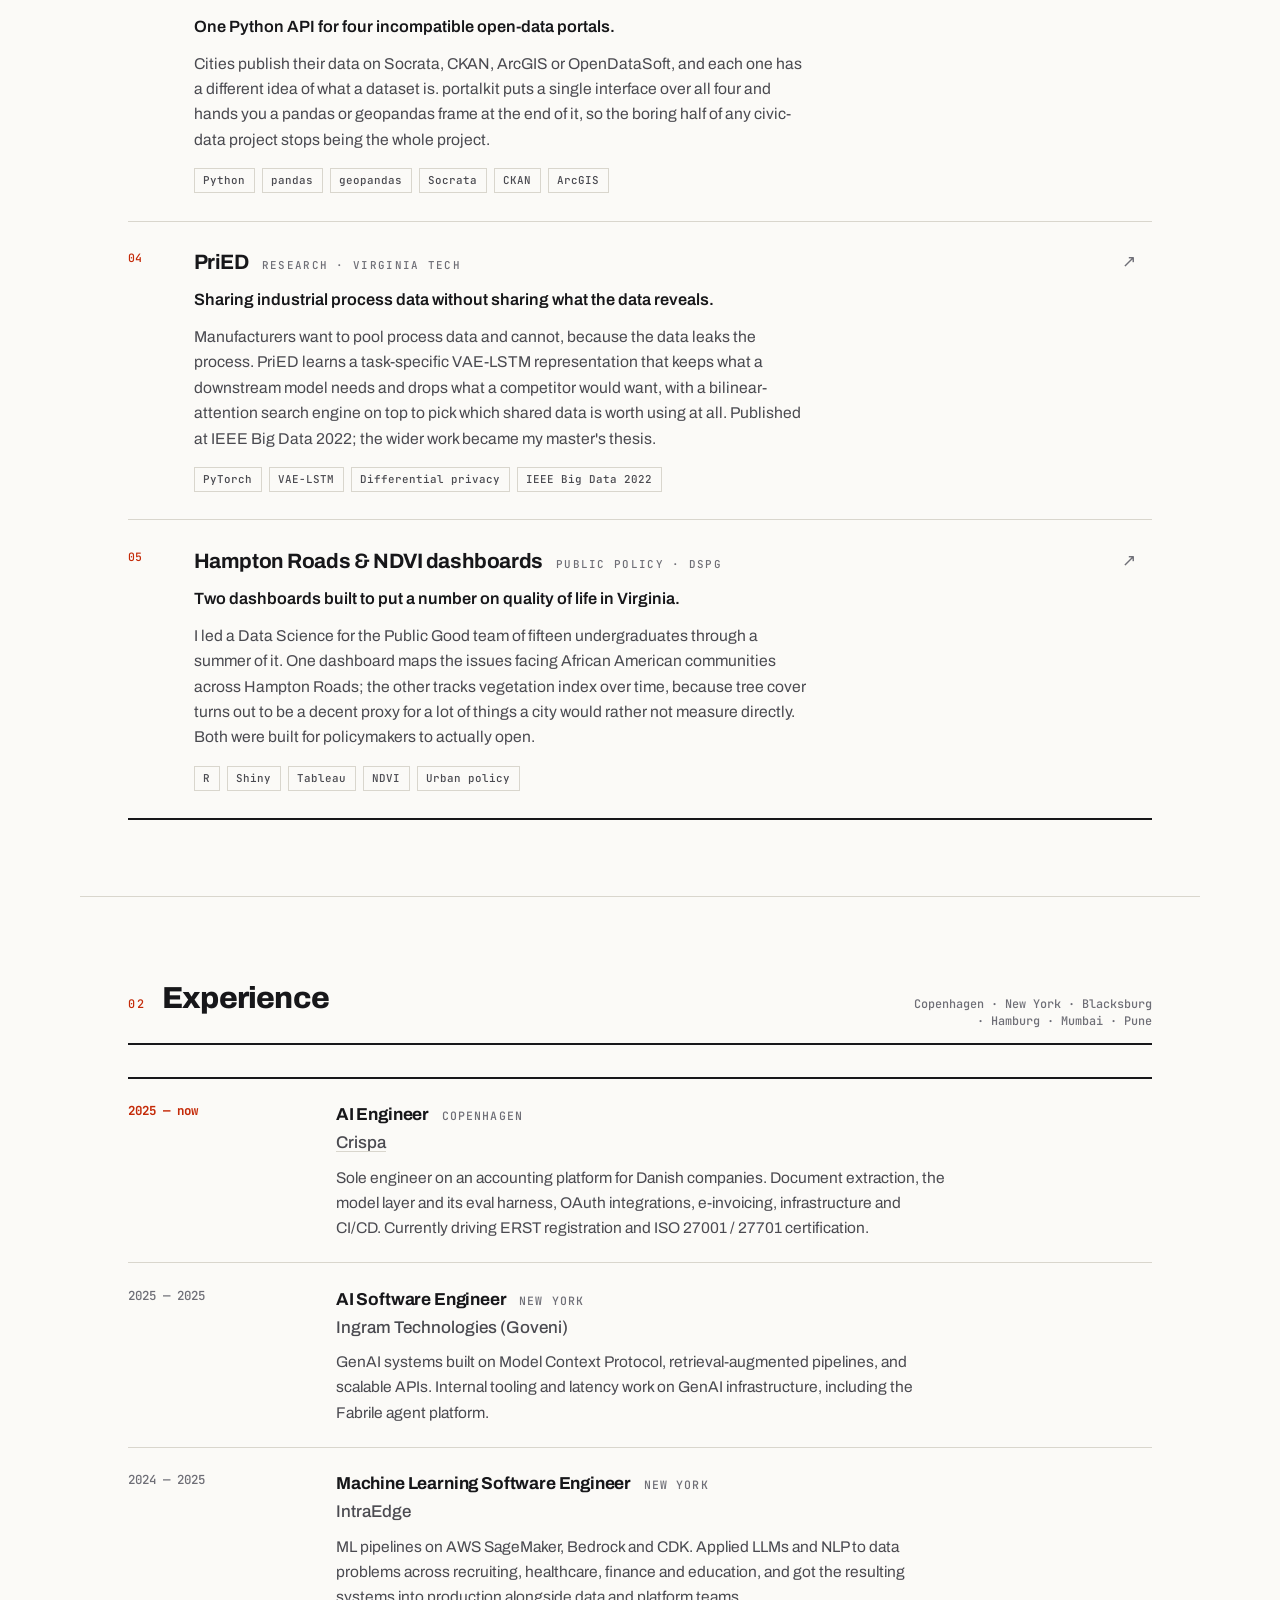
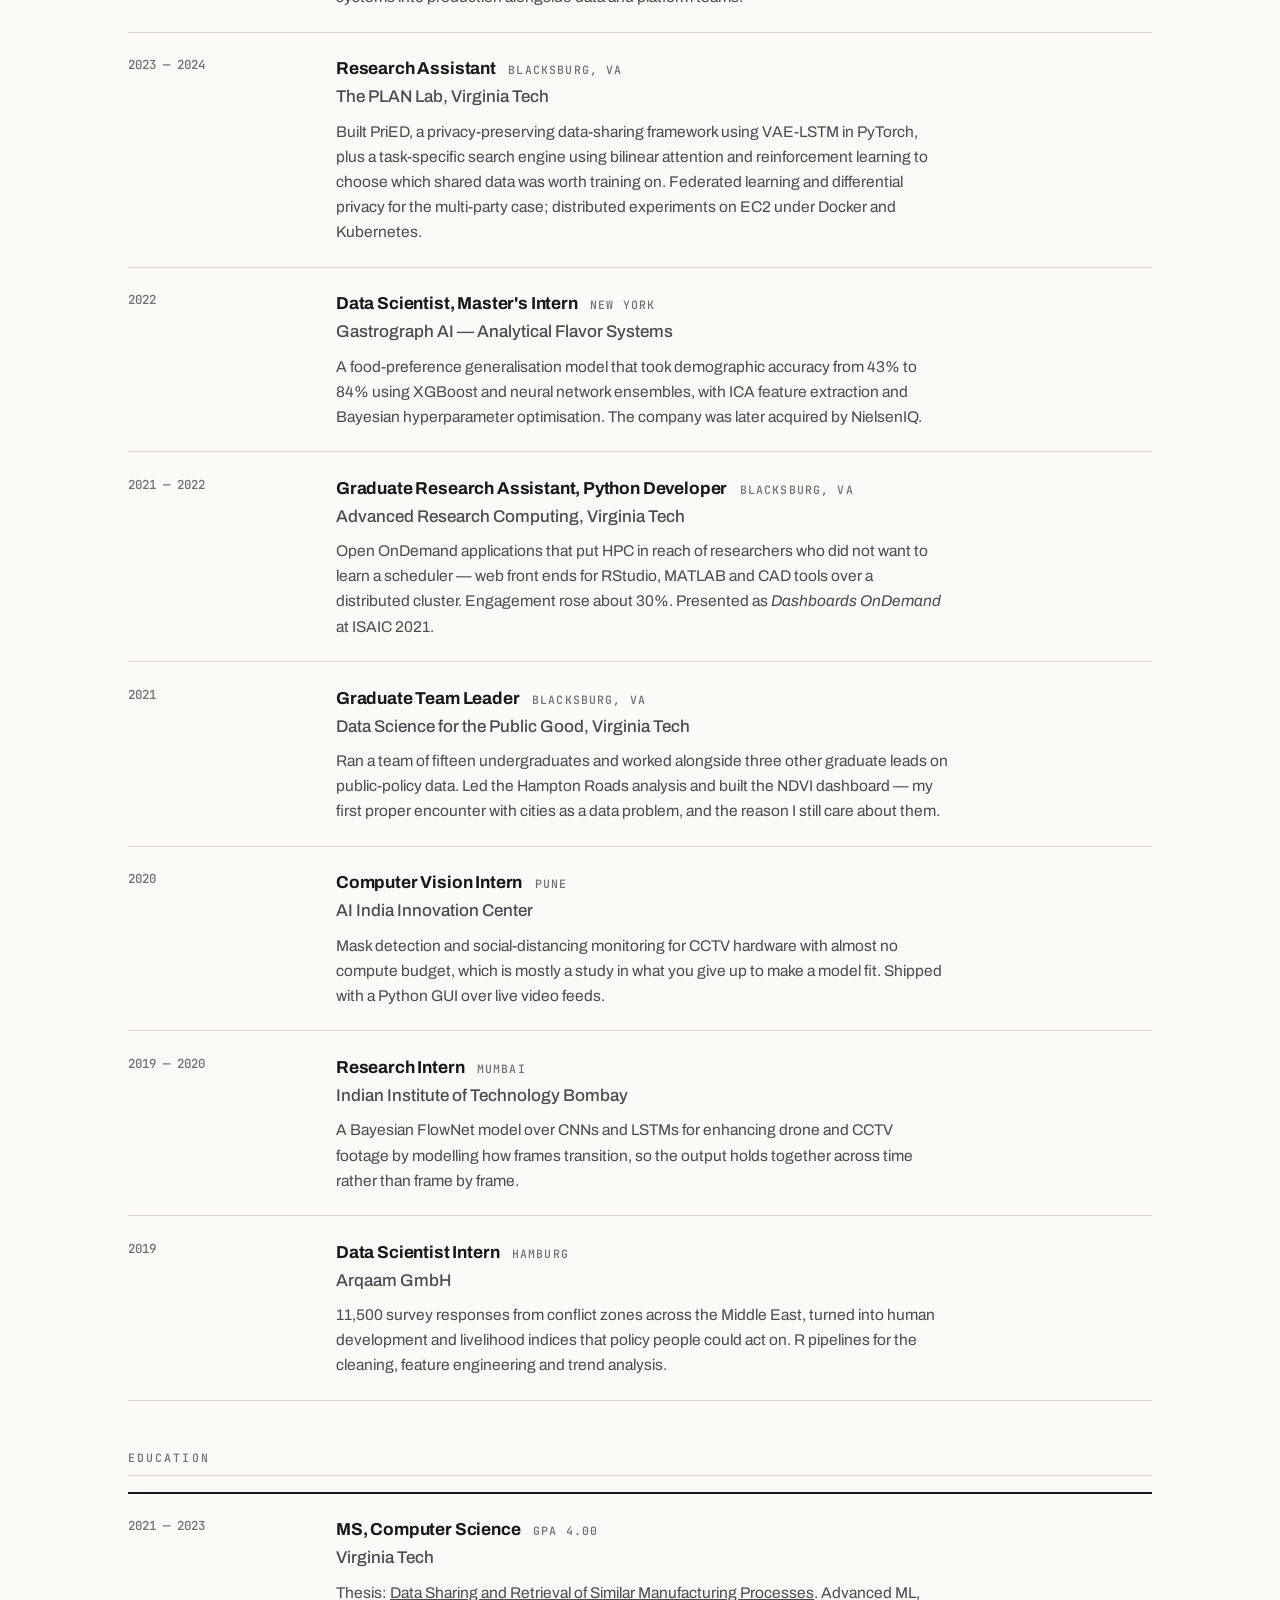
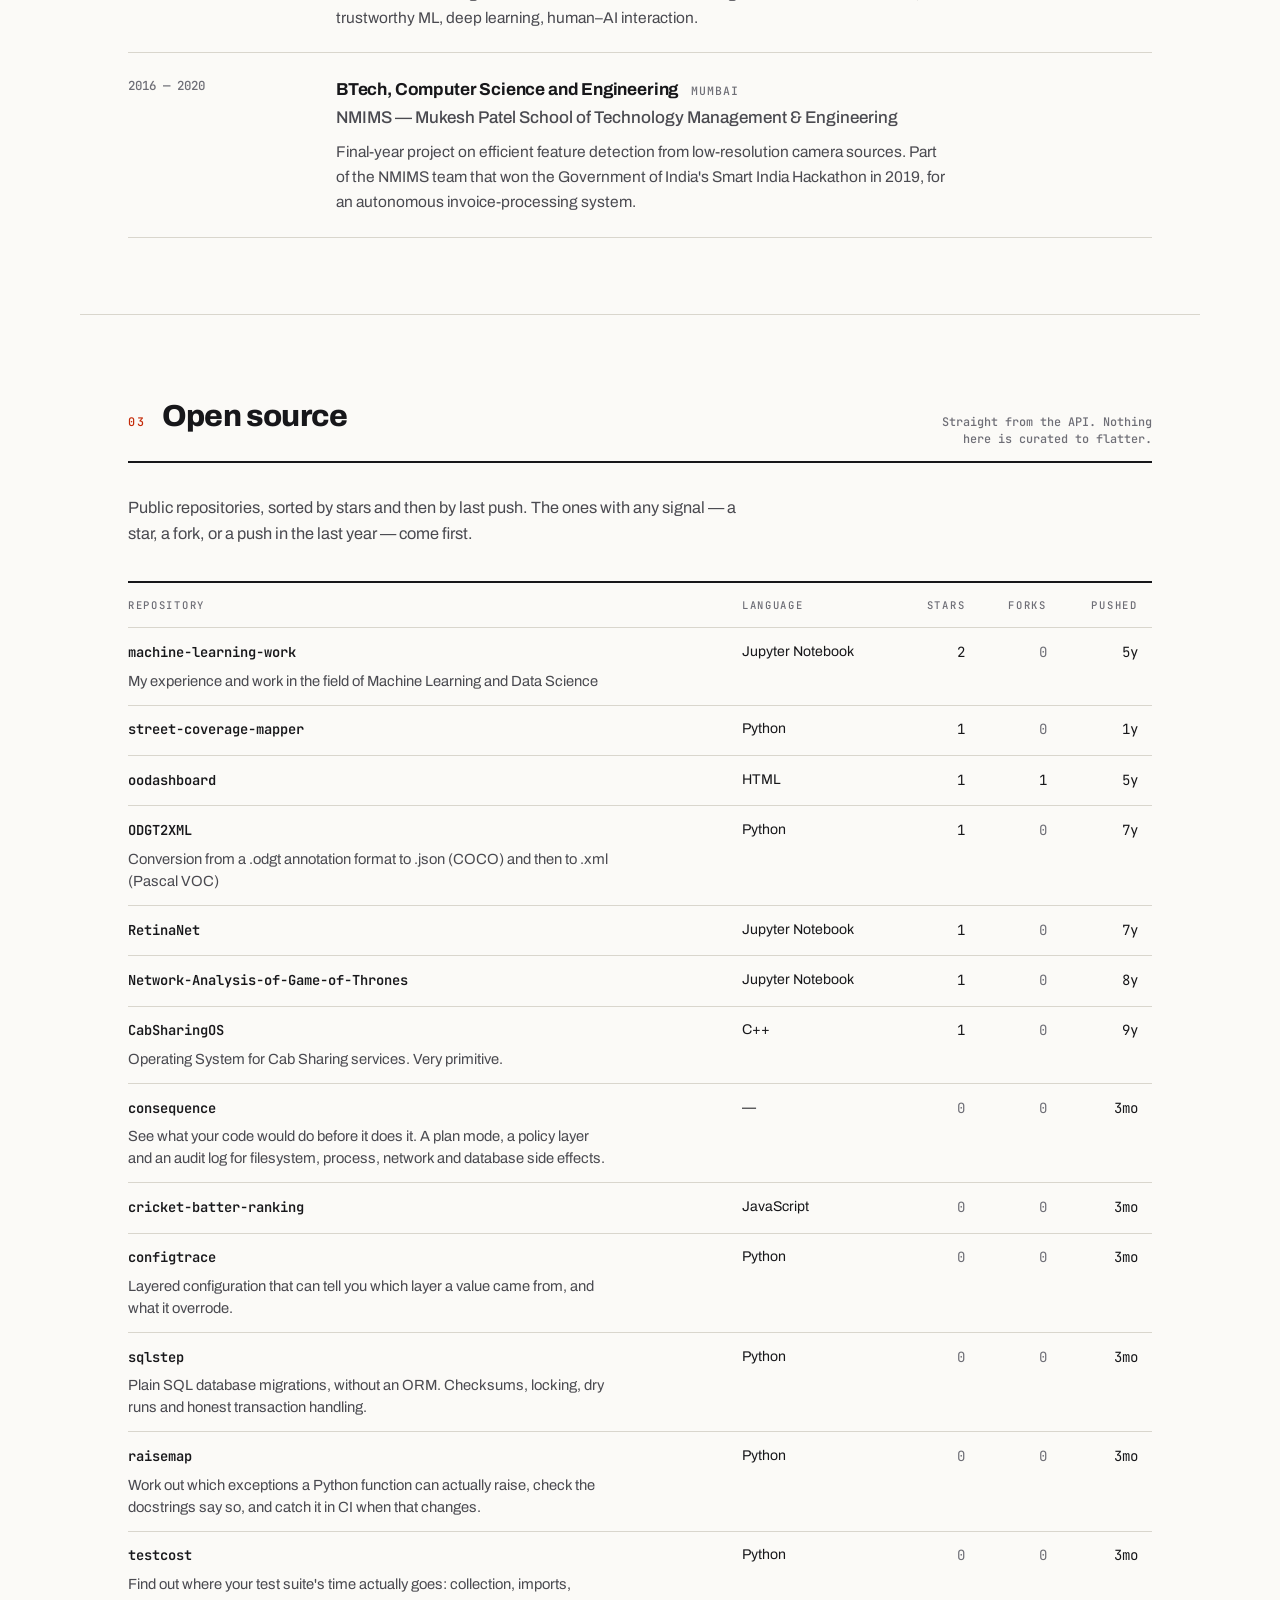
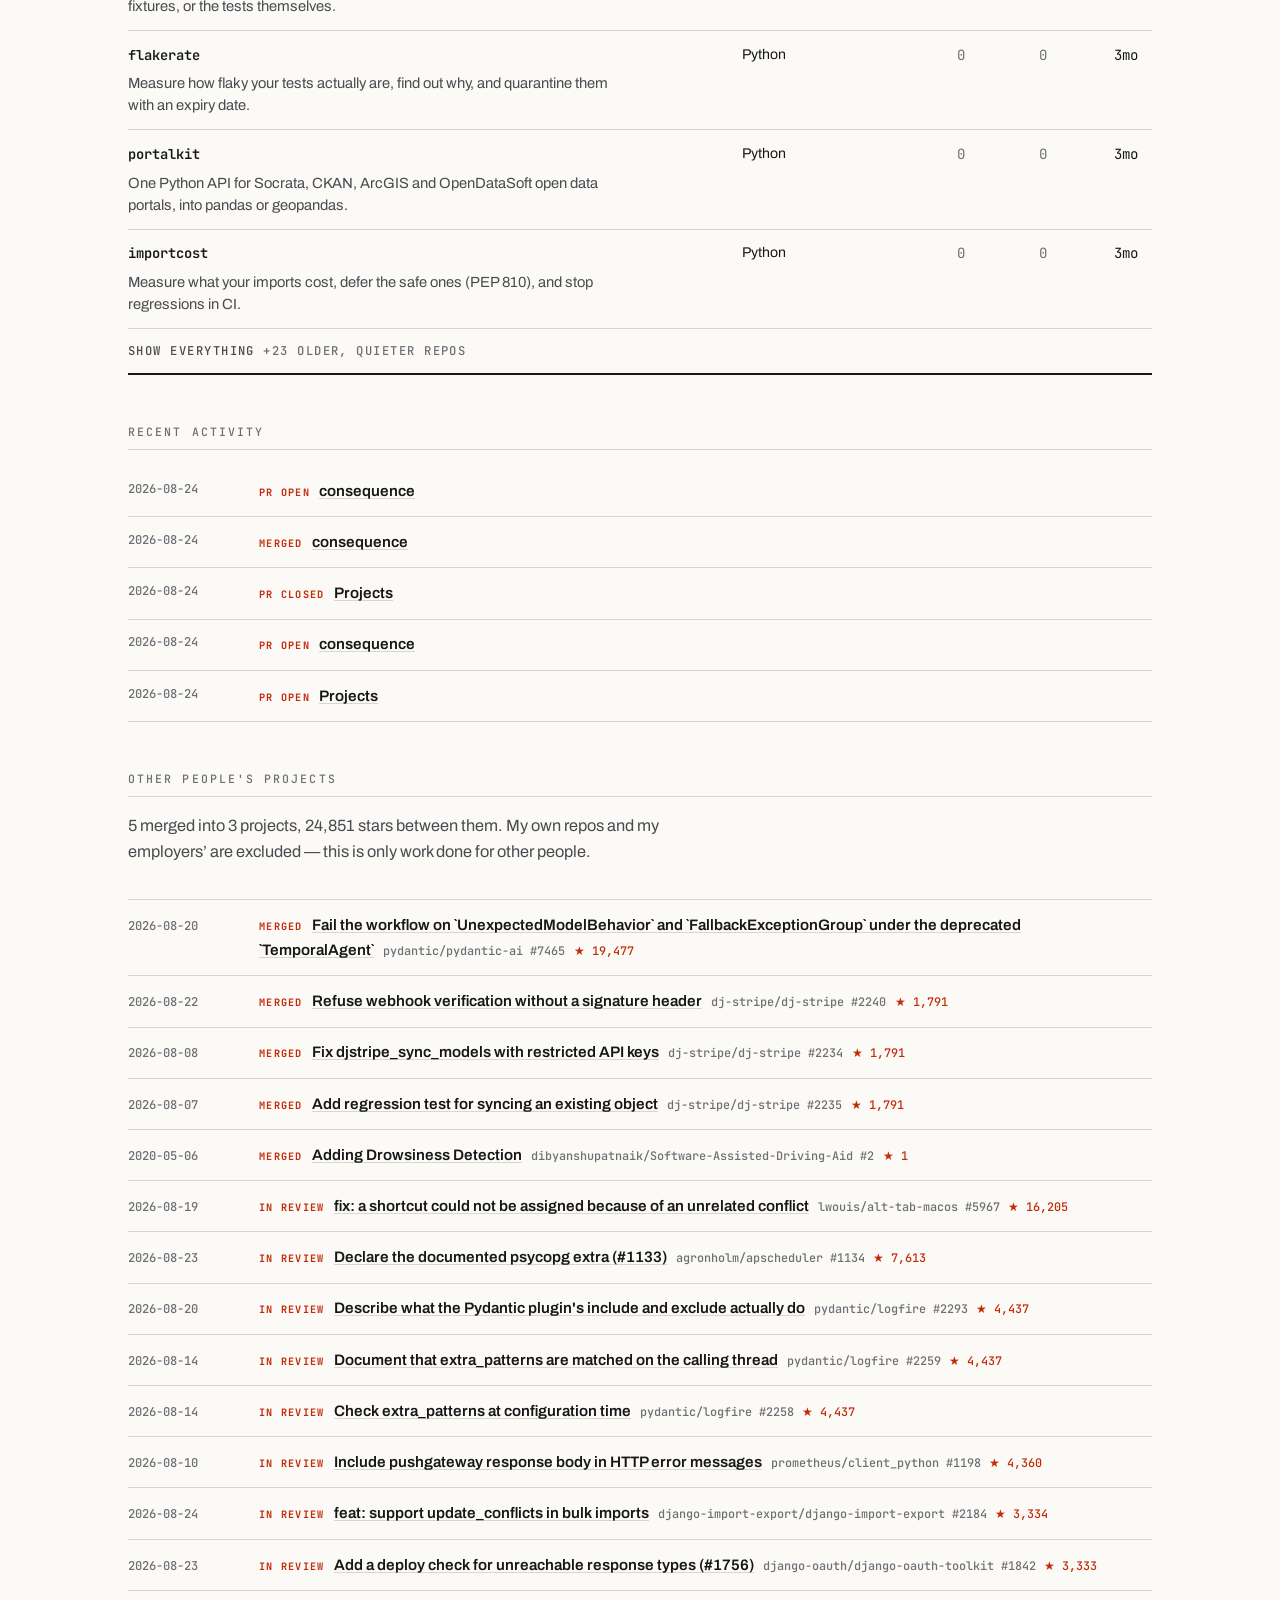
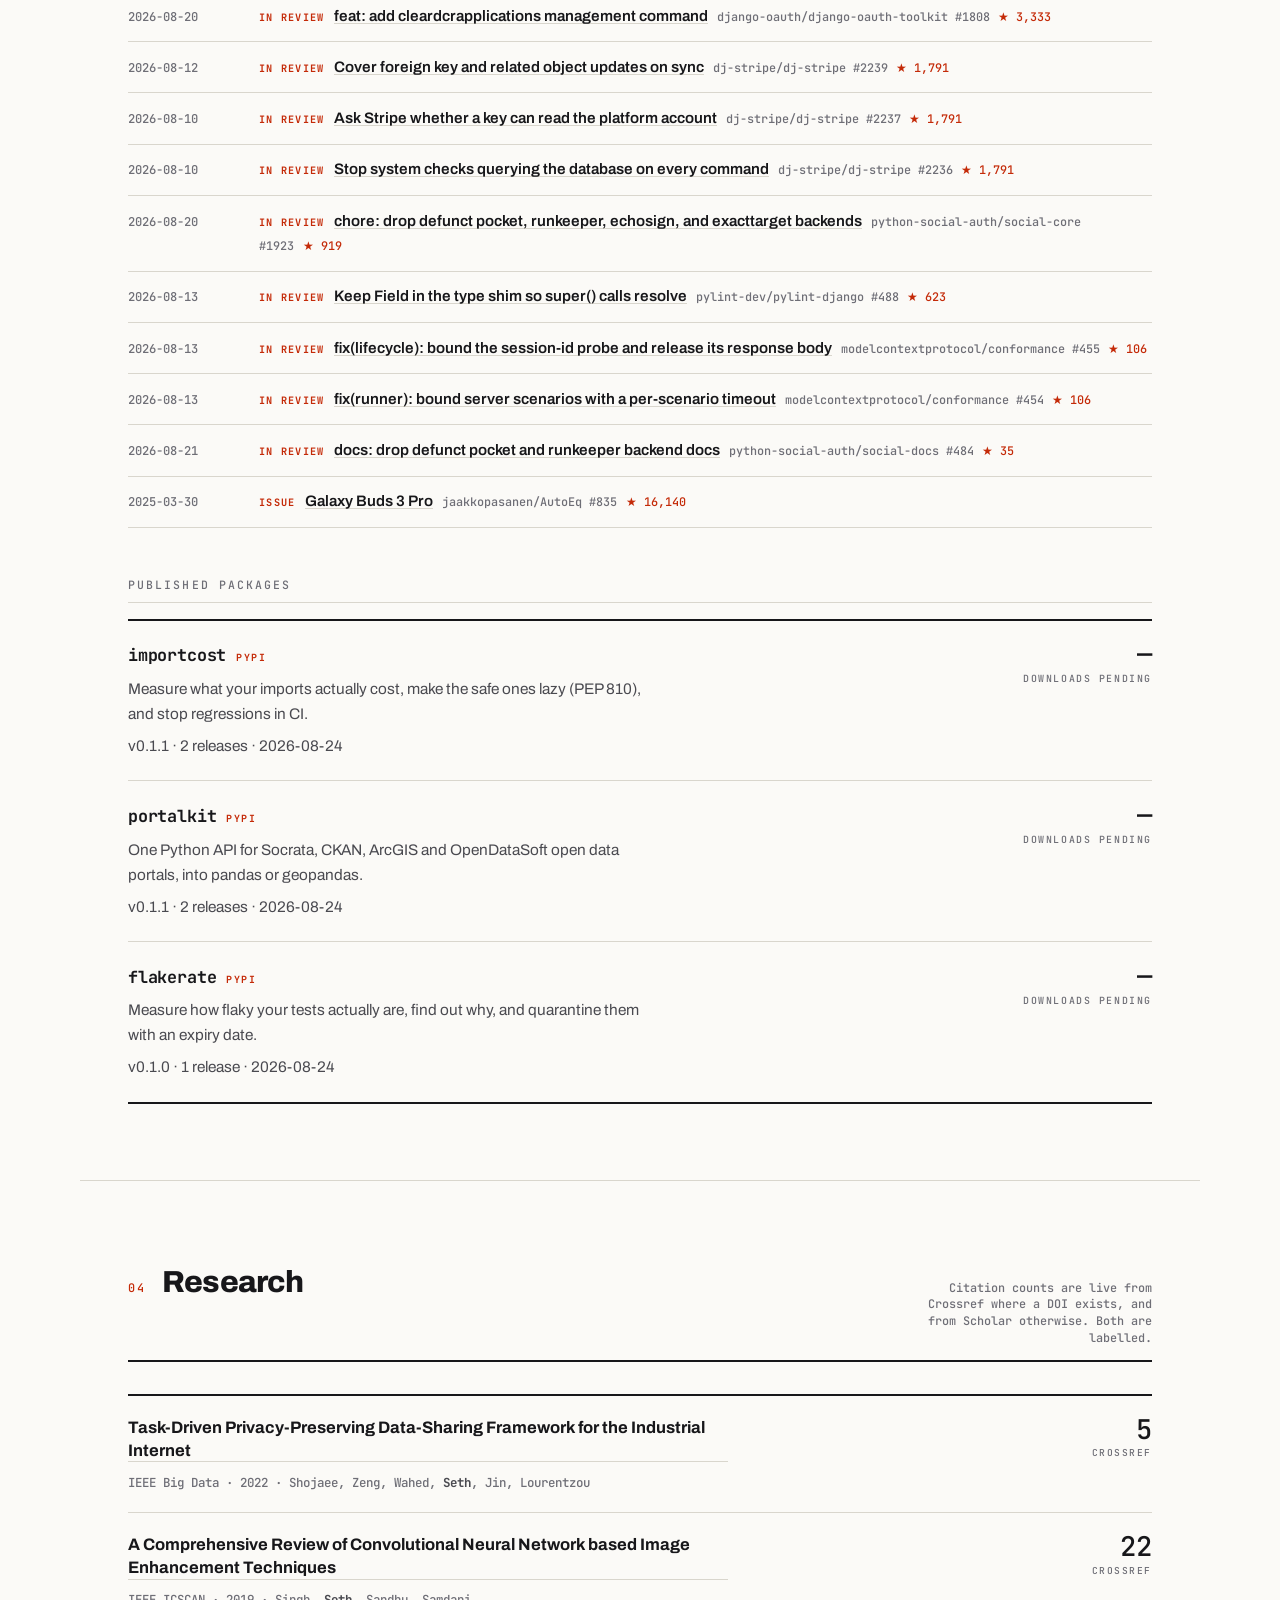
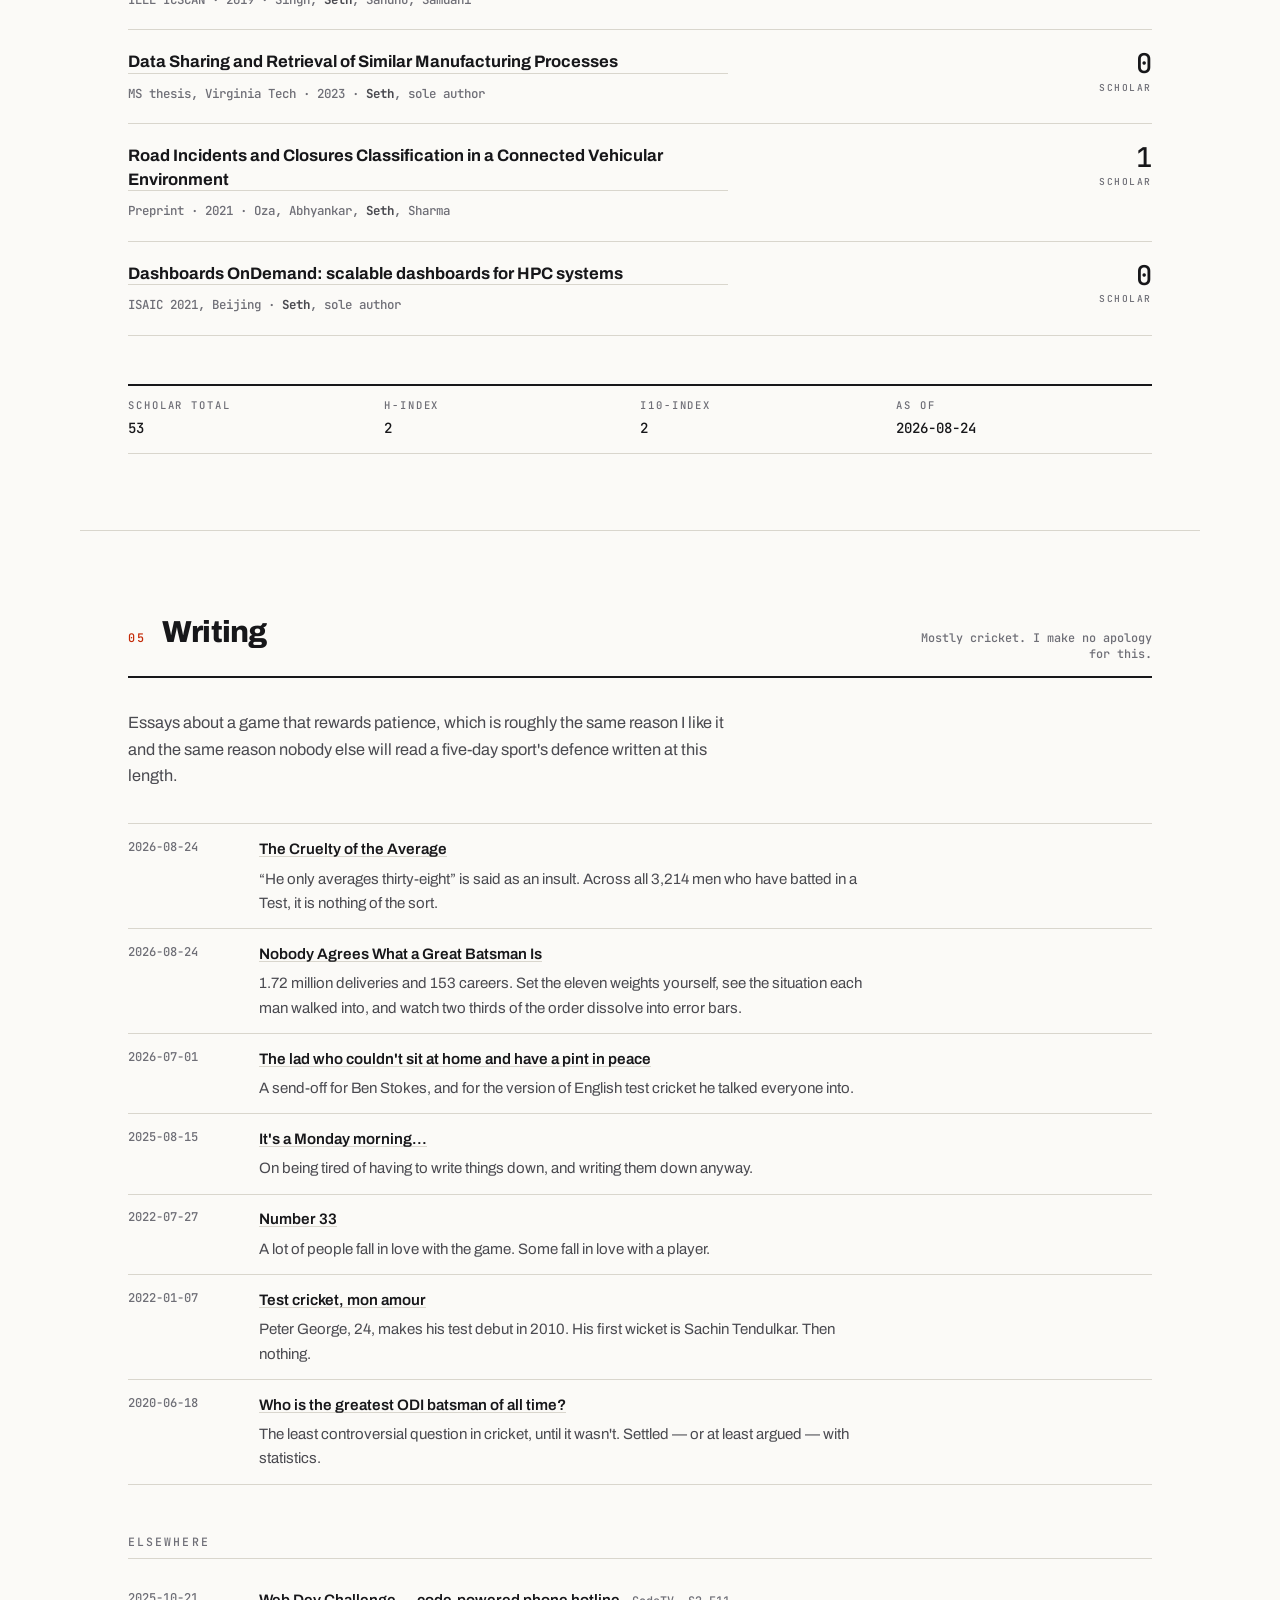
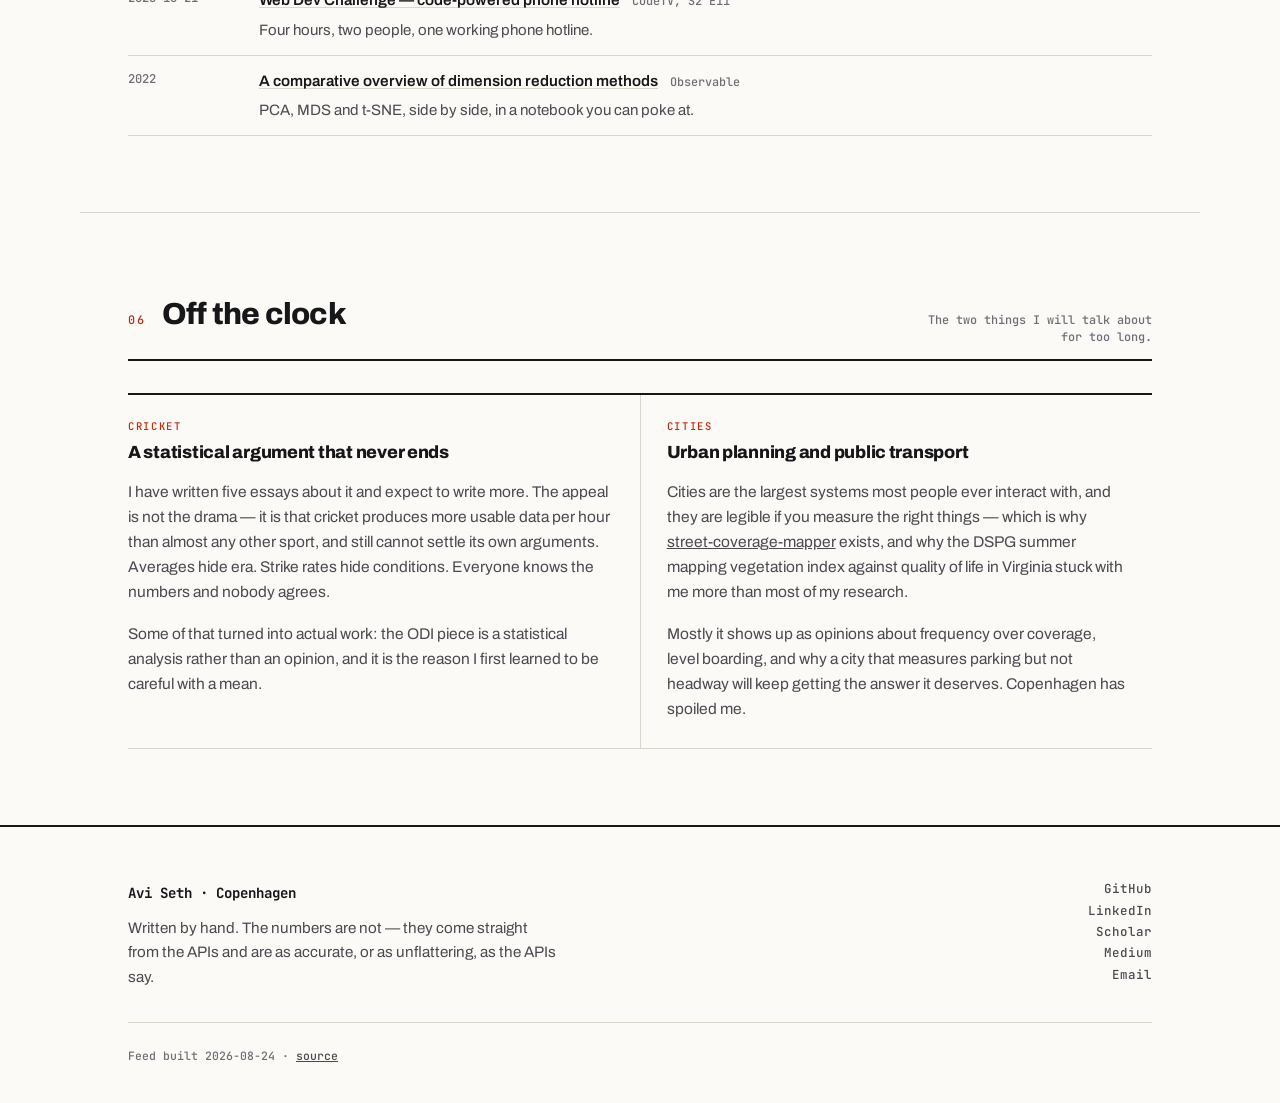
==== commit 5e1ad9ab: "Rebuild batter-ranking as an interactive piece, matching average-50 The first version was a text ess" ====
--- a/index.html
+++ b/index.html
@@ -355,8 +355,8 @@
     <li>
       <span class="log__date">2026&#8209;08&#8209;24</span>
       <span class="log__what">
-        <a href="/writing/batter-ranking/">Ranking Test batsmen, and admitting what the numbers cannot settle</a>
-        <span class="log__blurb">1.72 million deliveries, eleven factors you can reweight yourself, and the finding that two thirds of the list cannot be told apart from average.</span>
+        <a href="/writing/batter-ranking/">Nobody Agrees What a Great Batsman Is</a>
+        <span class="log__blurb">1.72 million deliveries and 153 careers. Set the eleven weights yourself, see the situation each man walked into, and watch two thirds of the order dissolve into error bars.</span>
       </span>
     </li>
     <li>
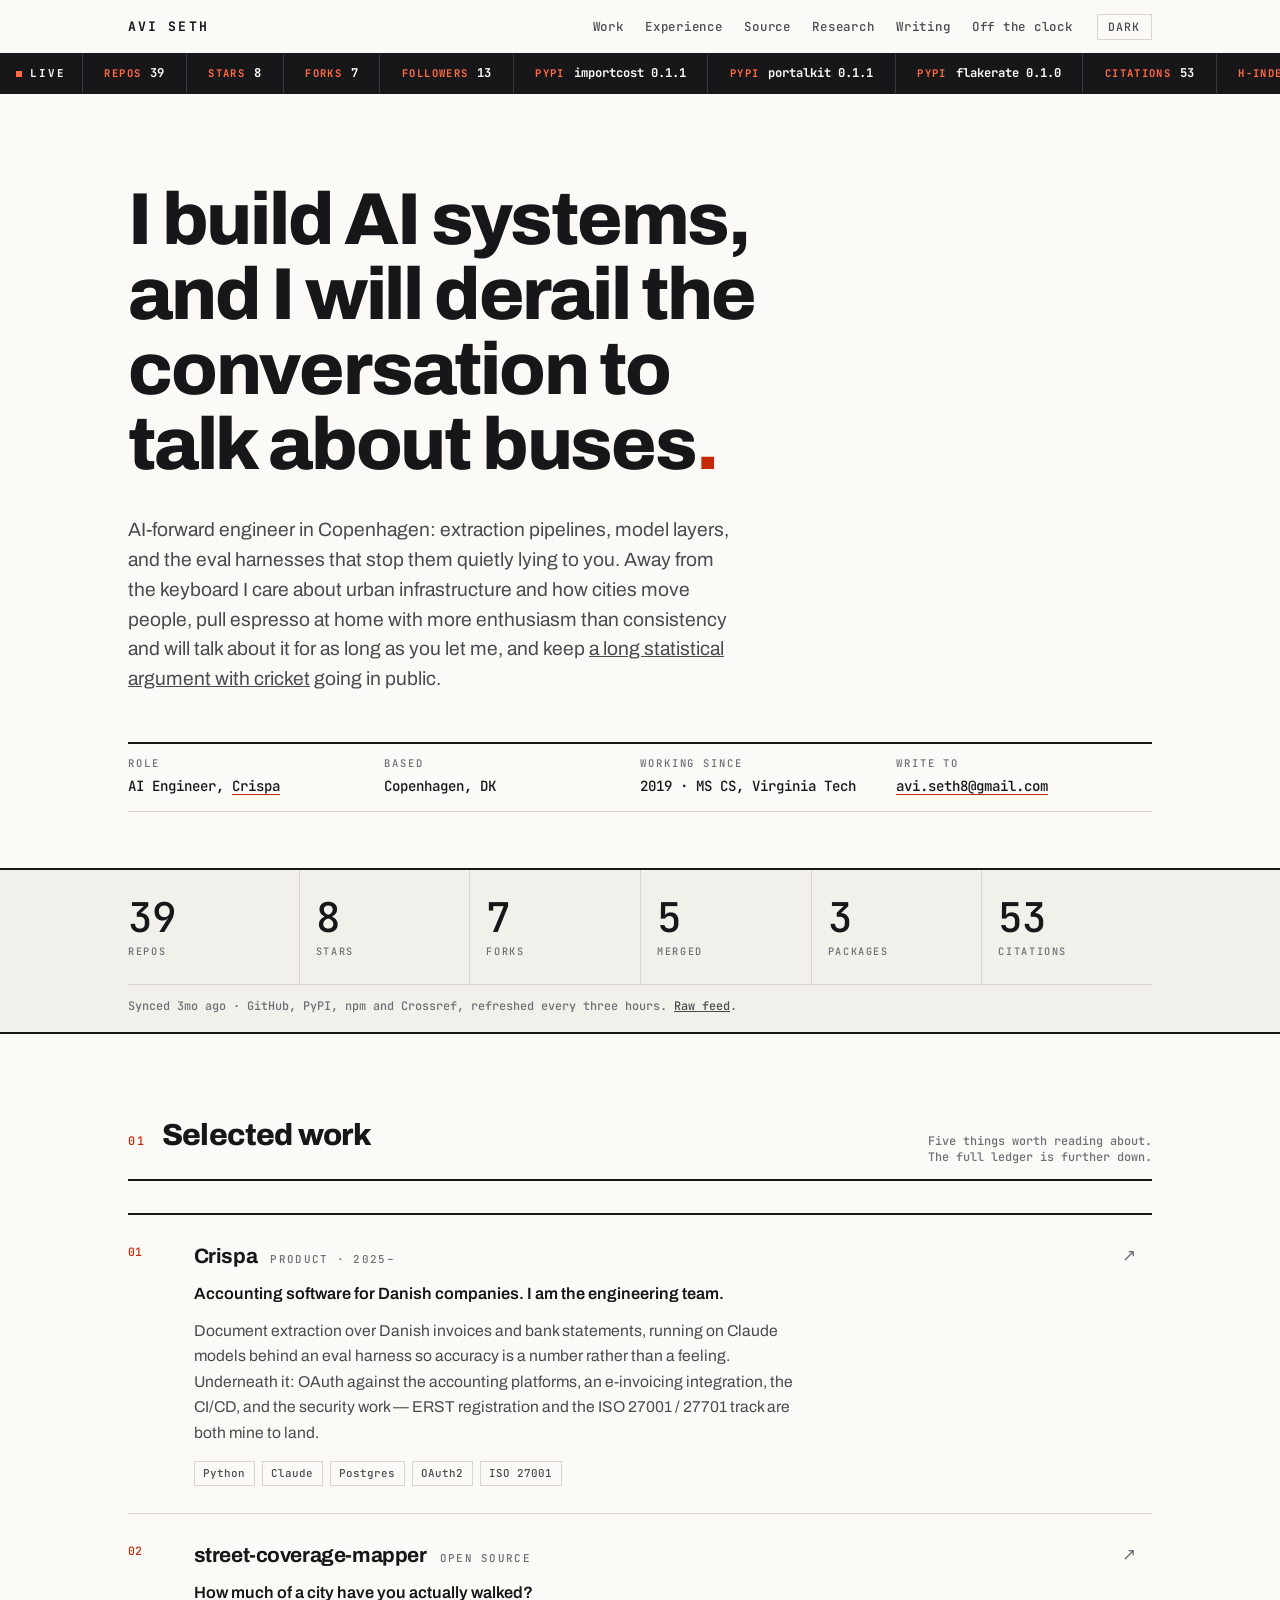
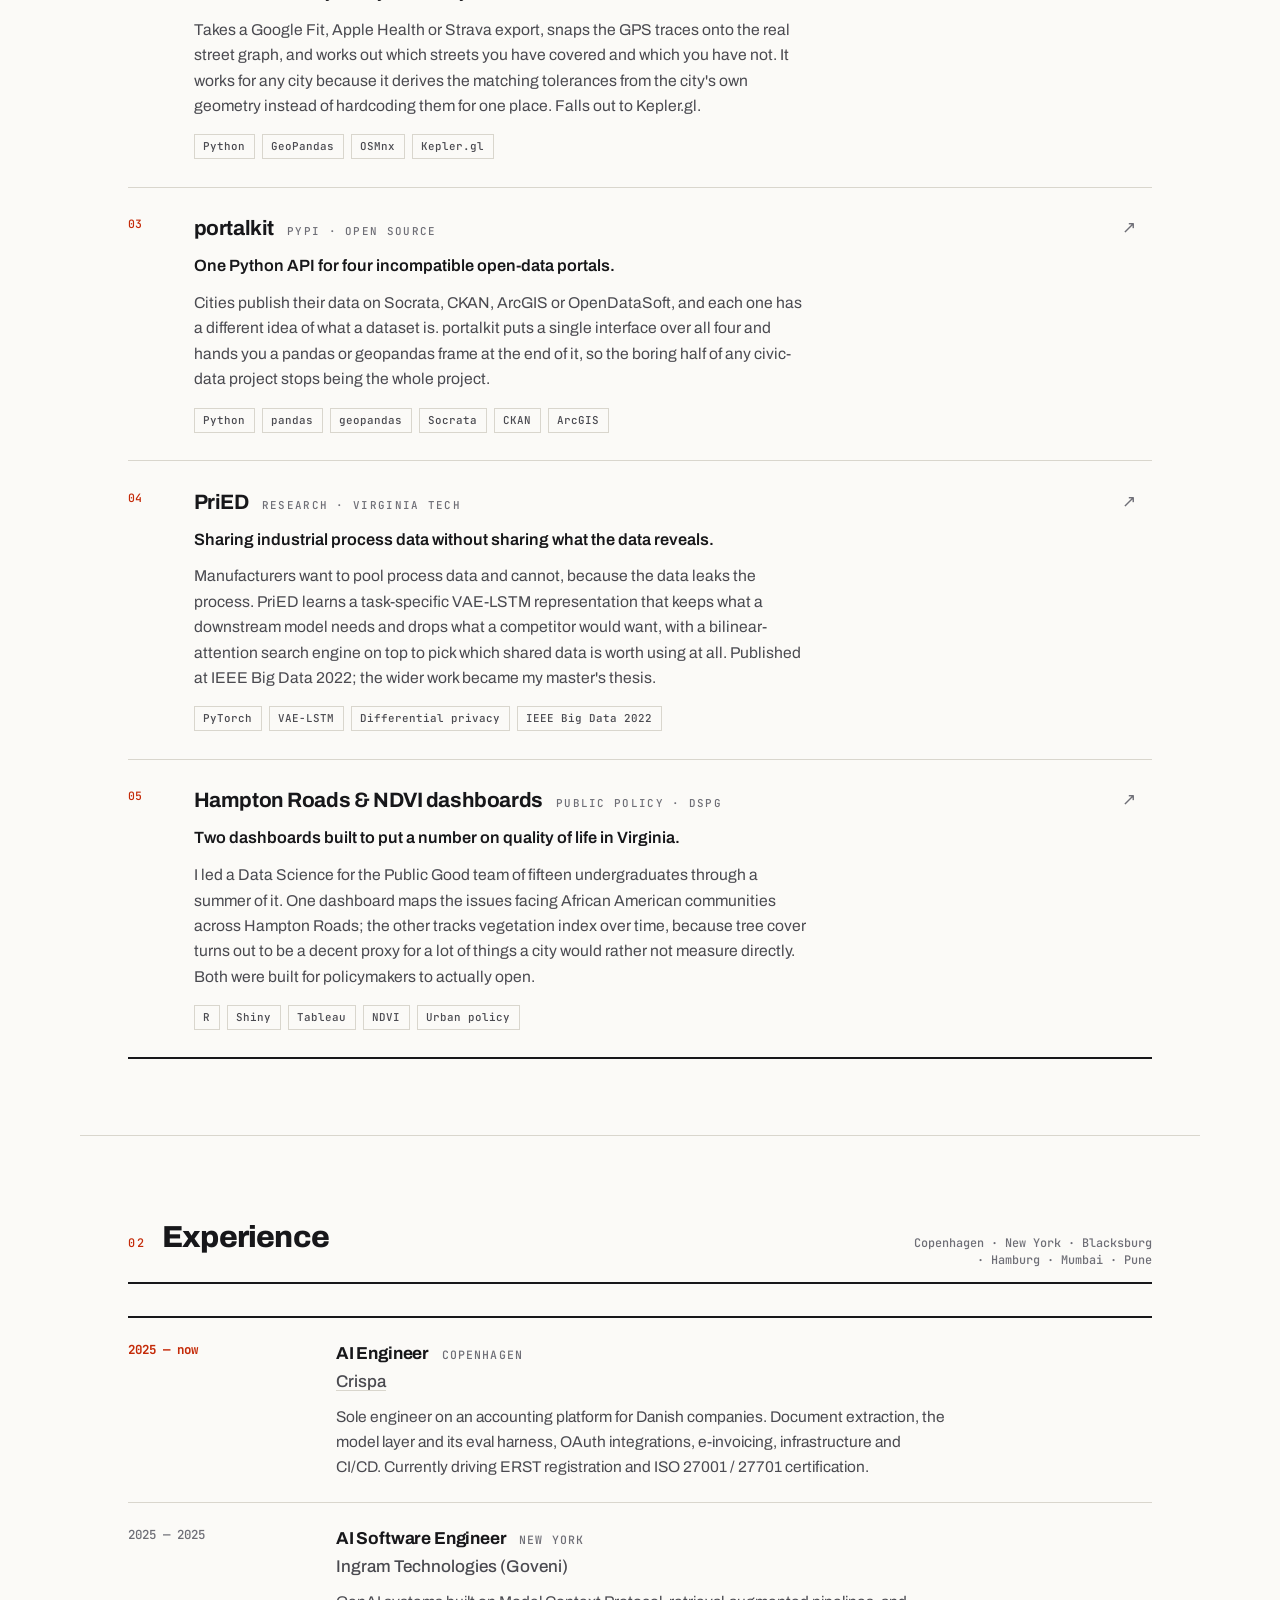
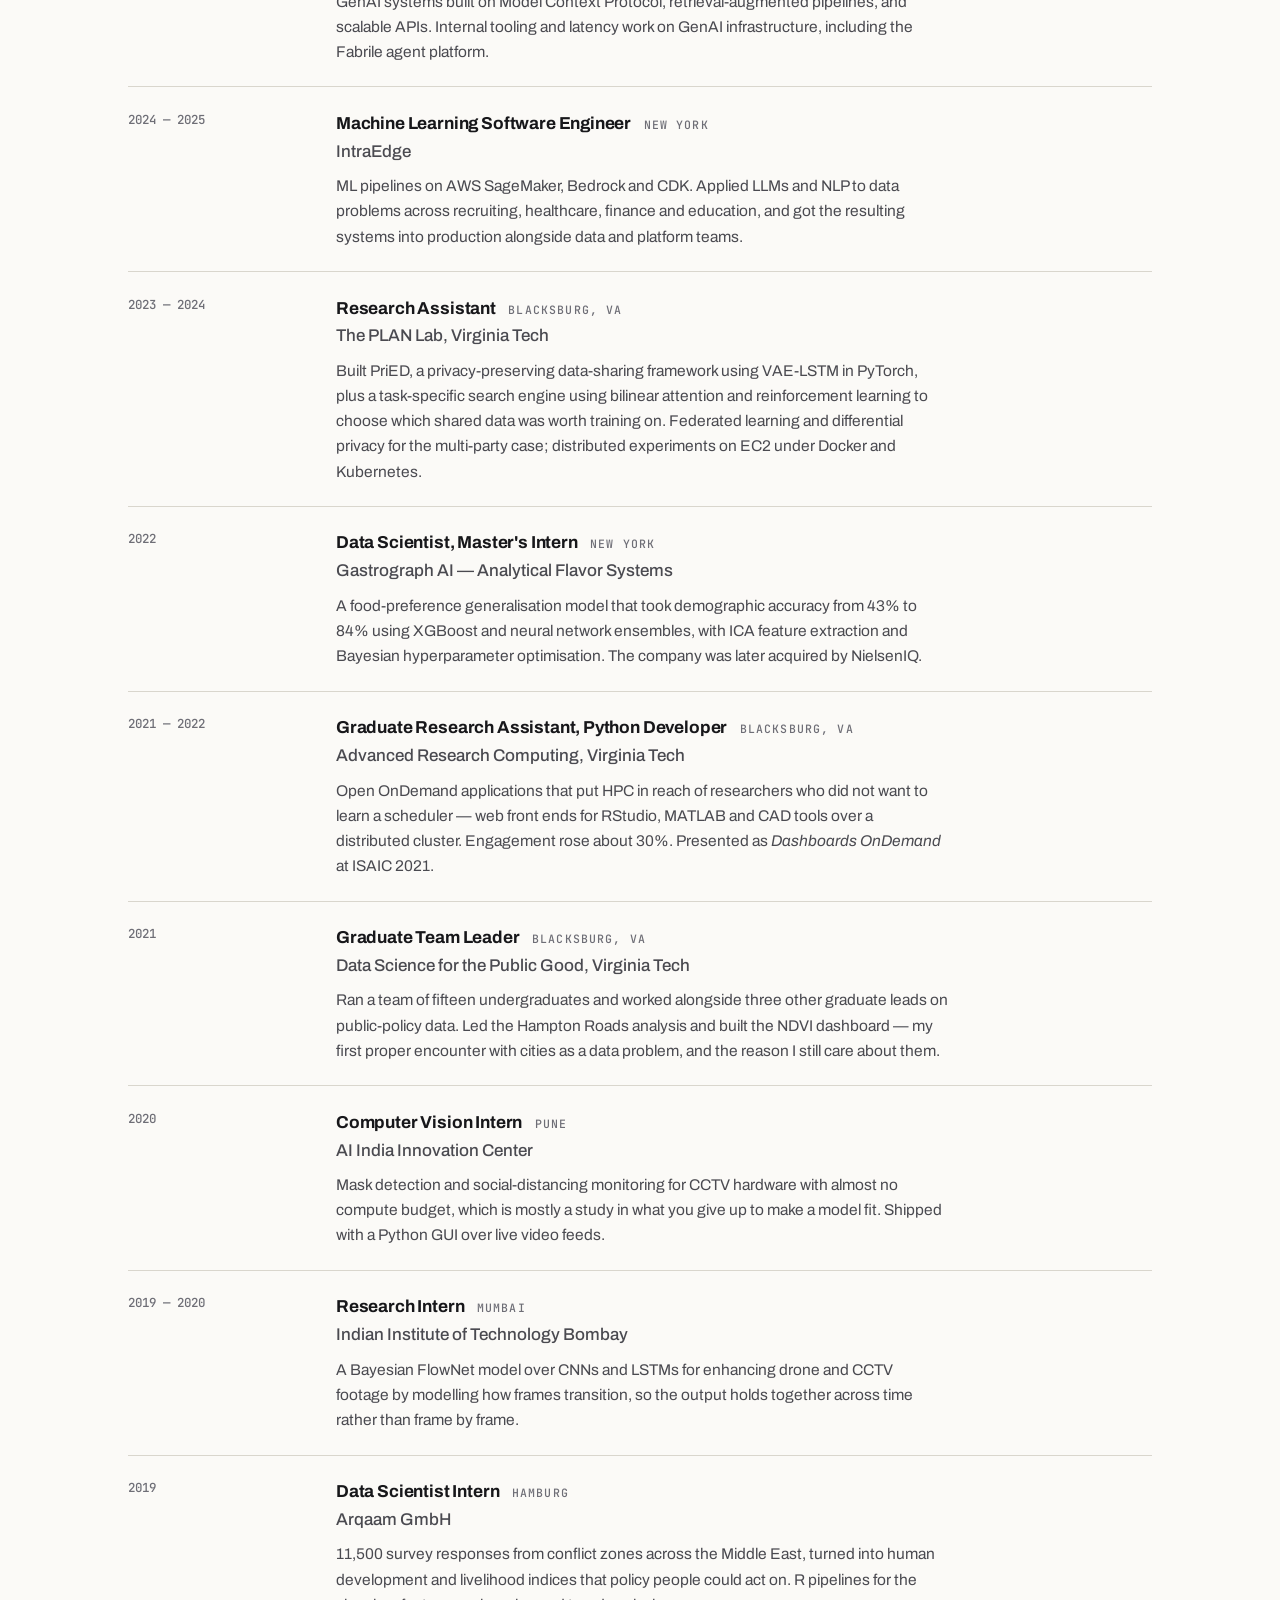
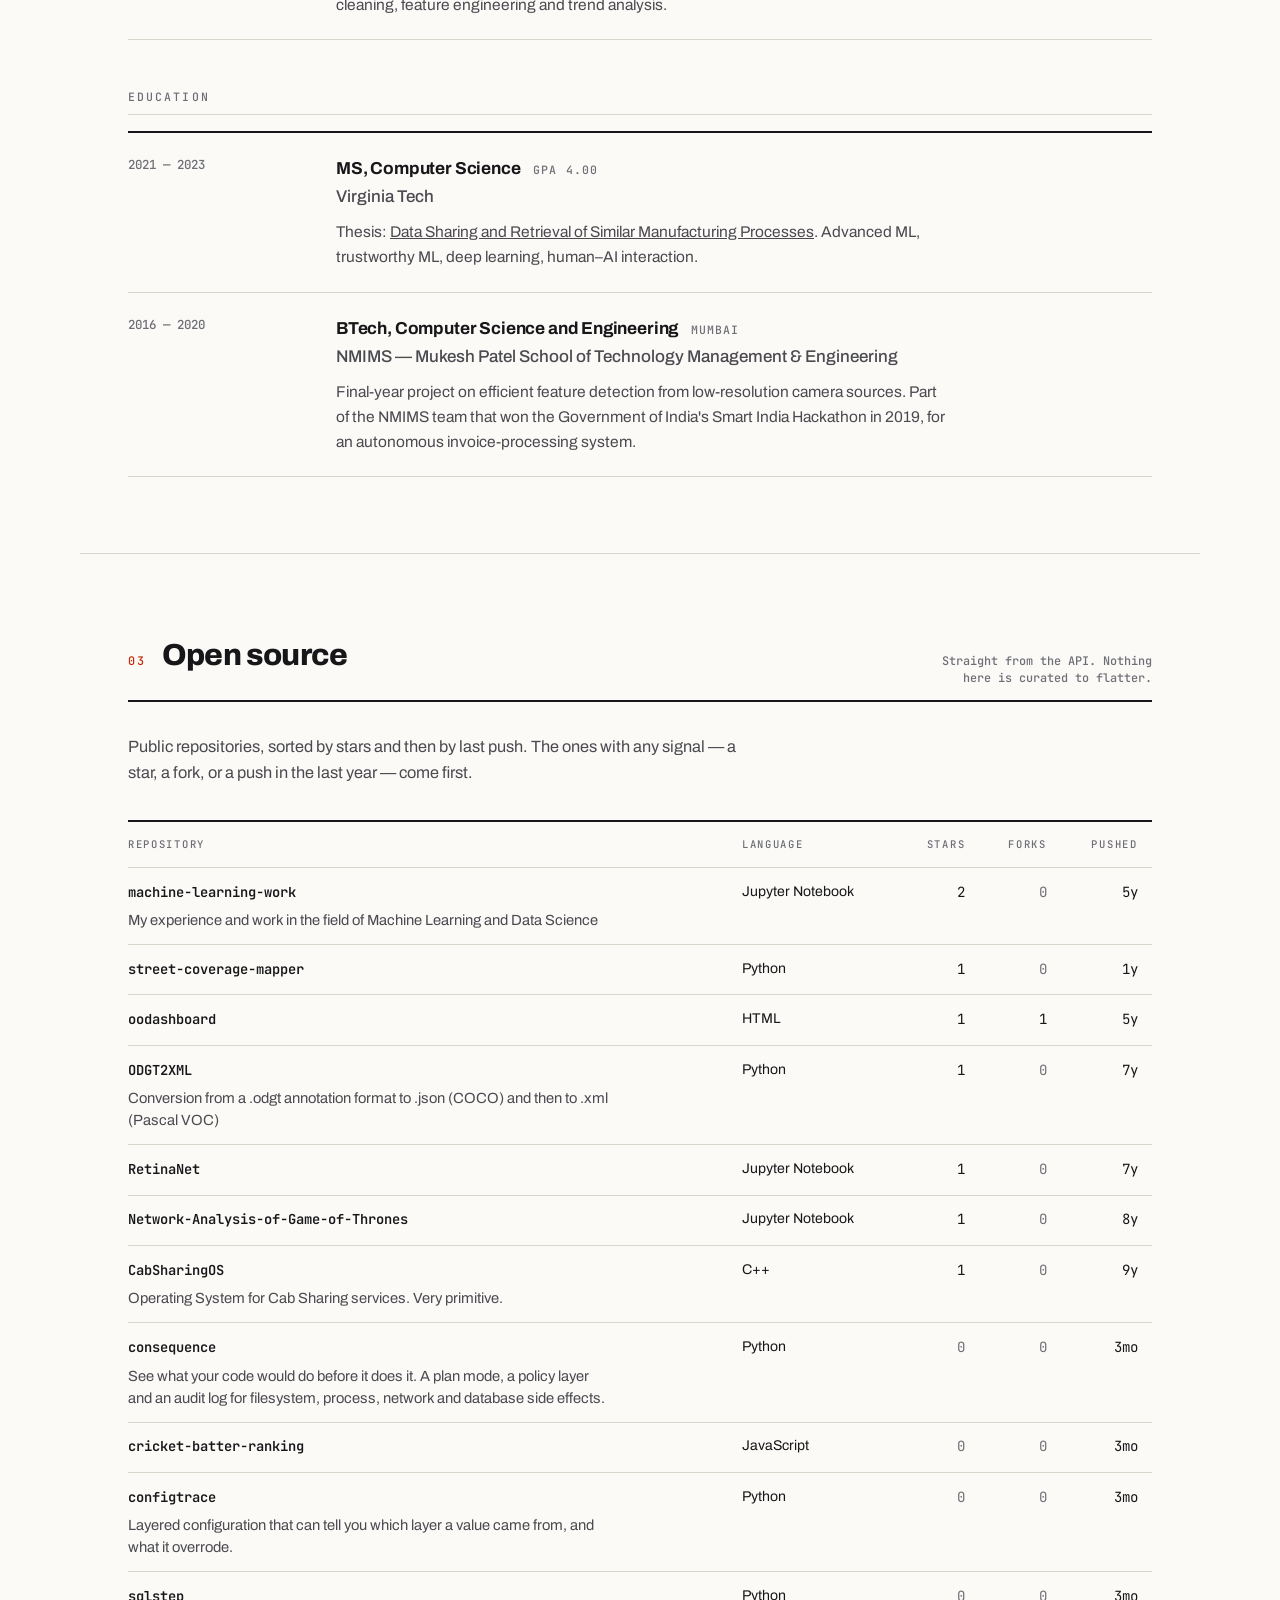
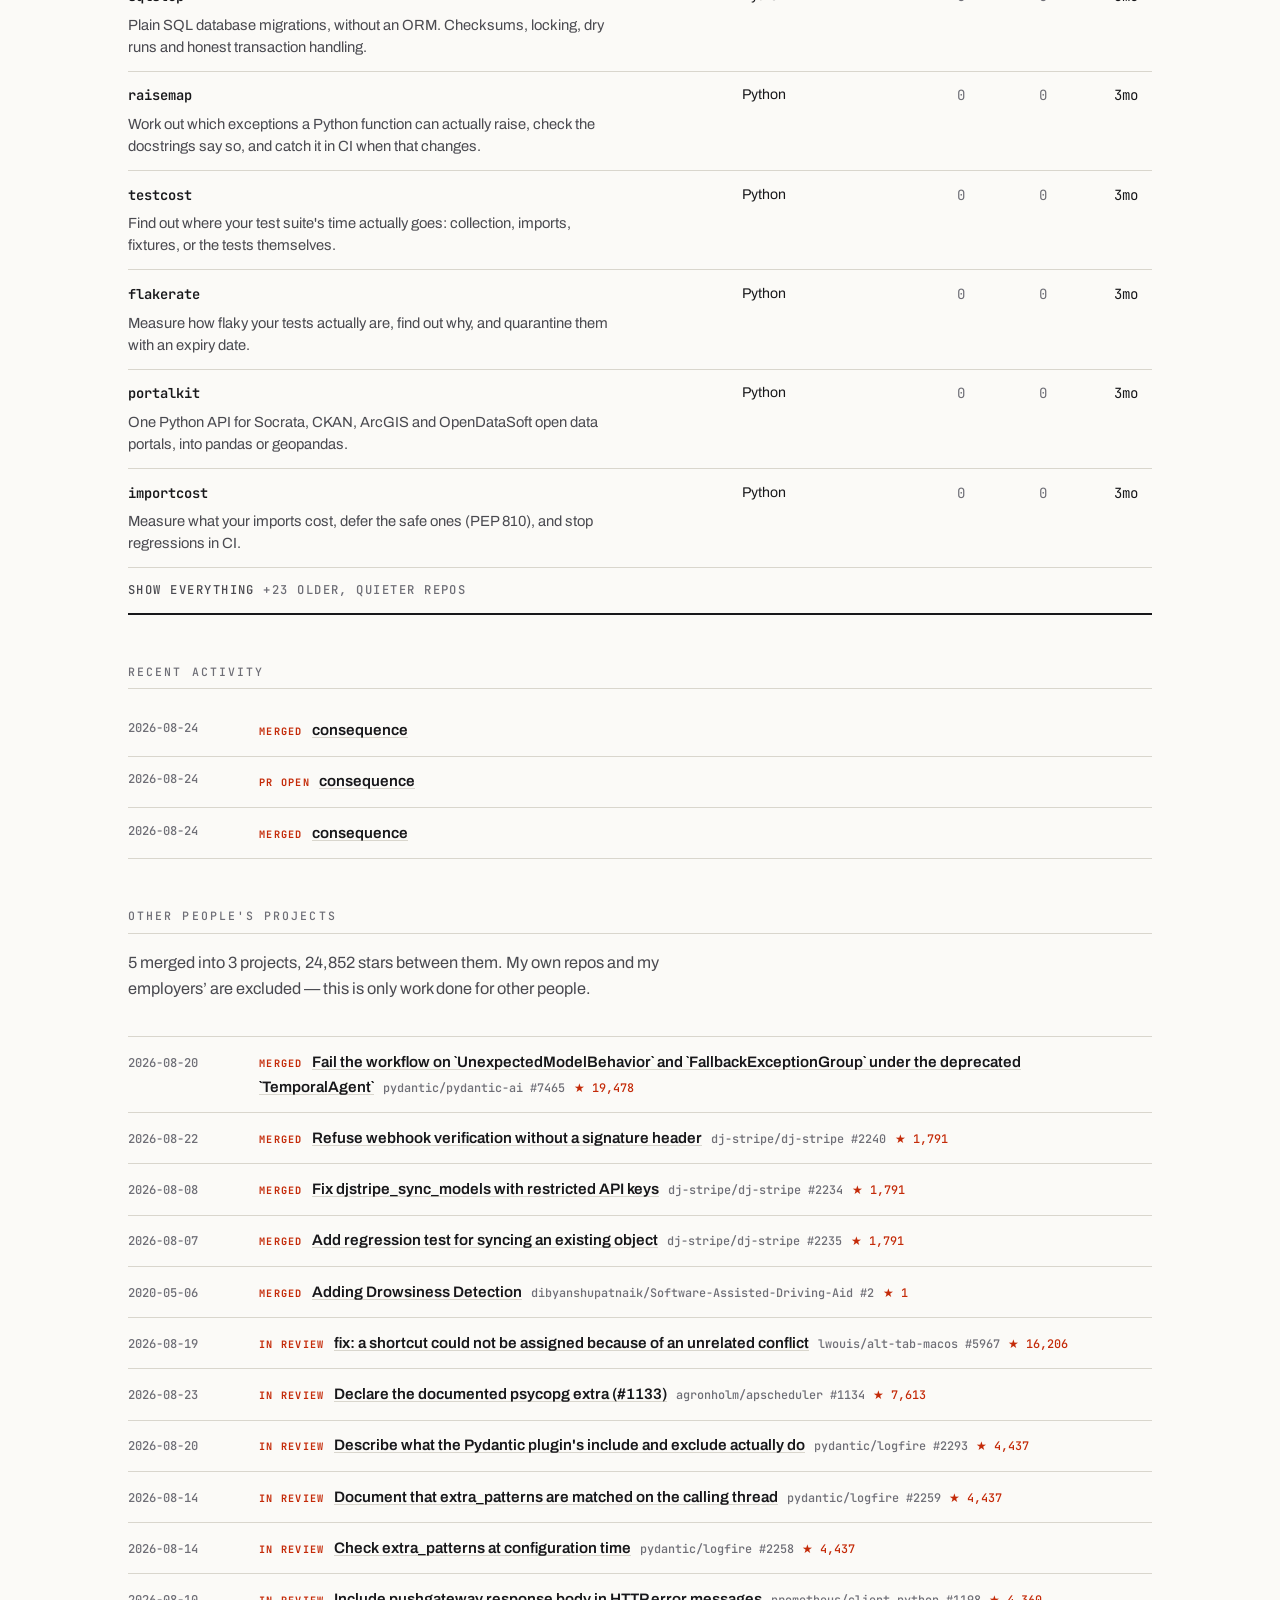
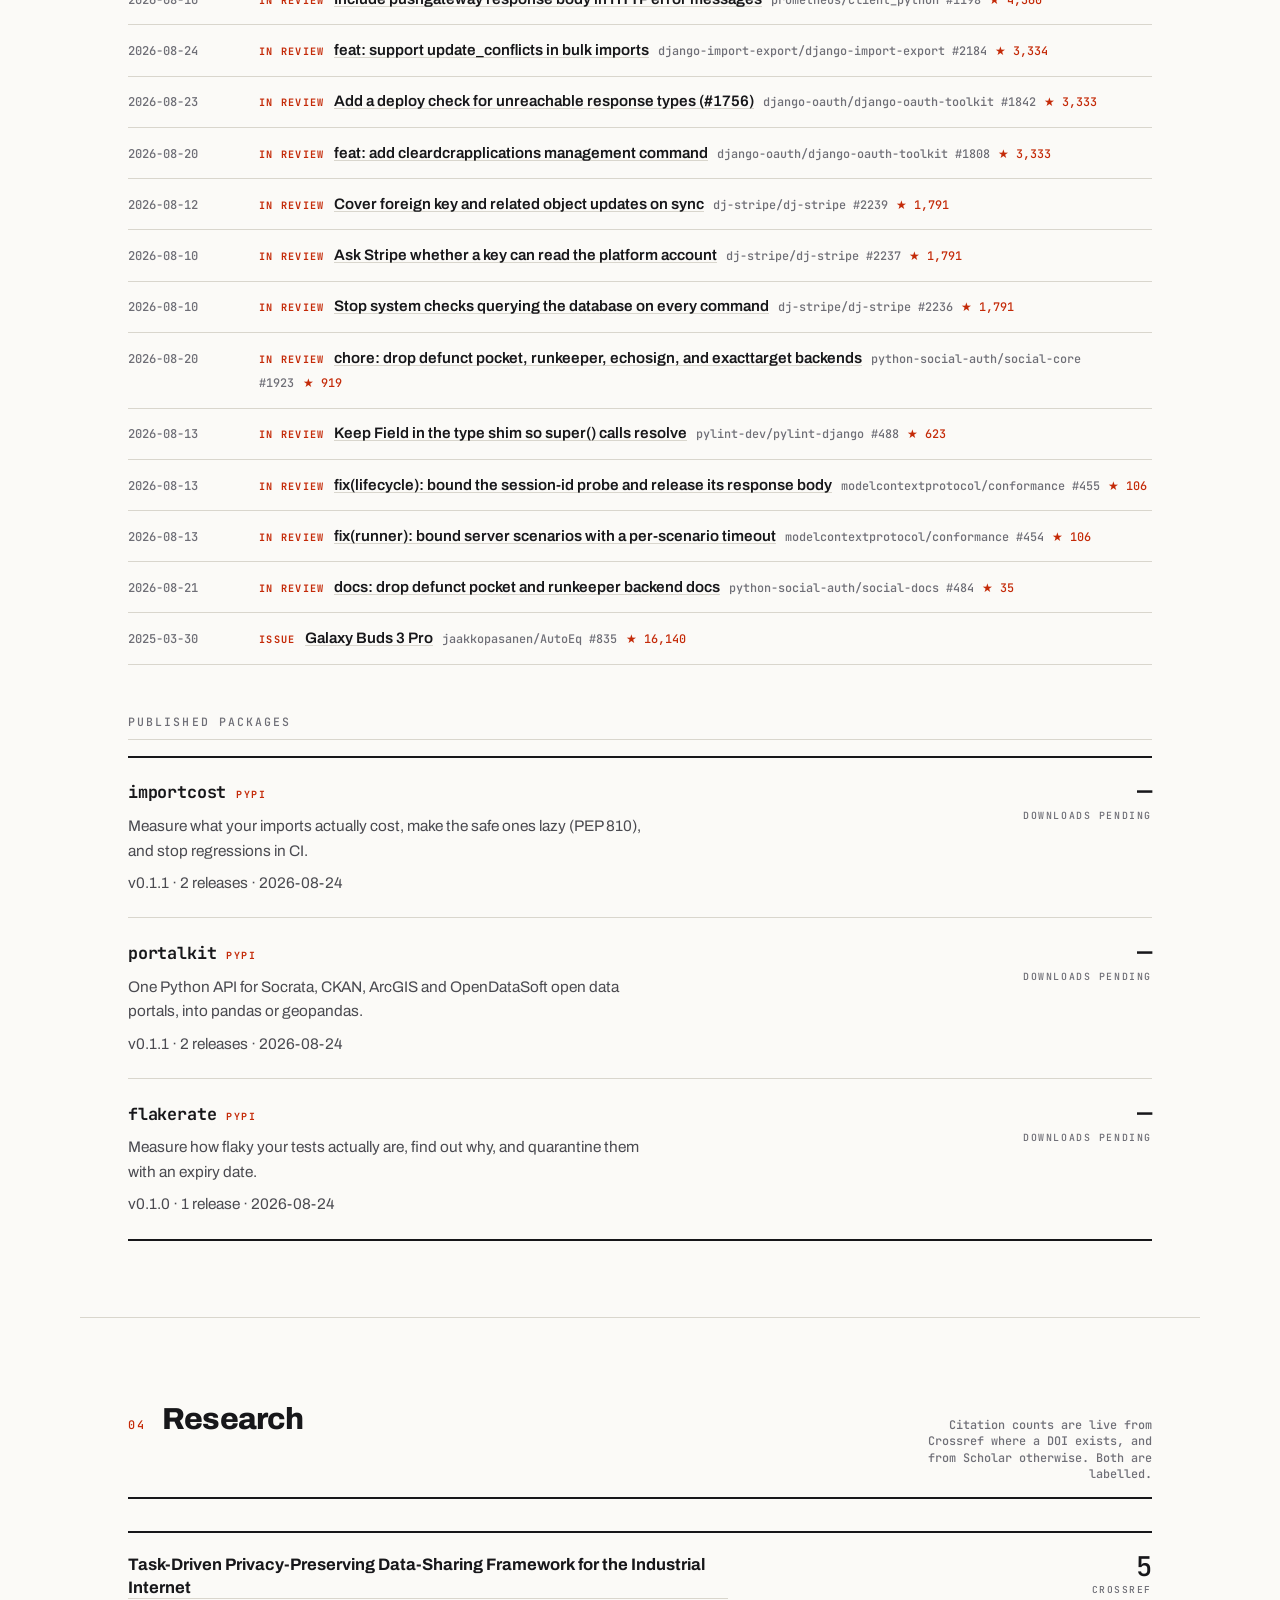
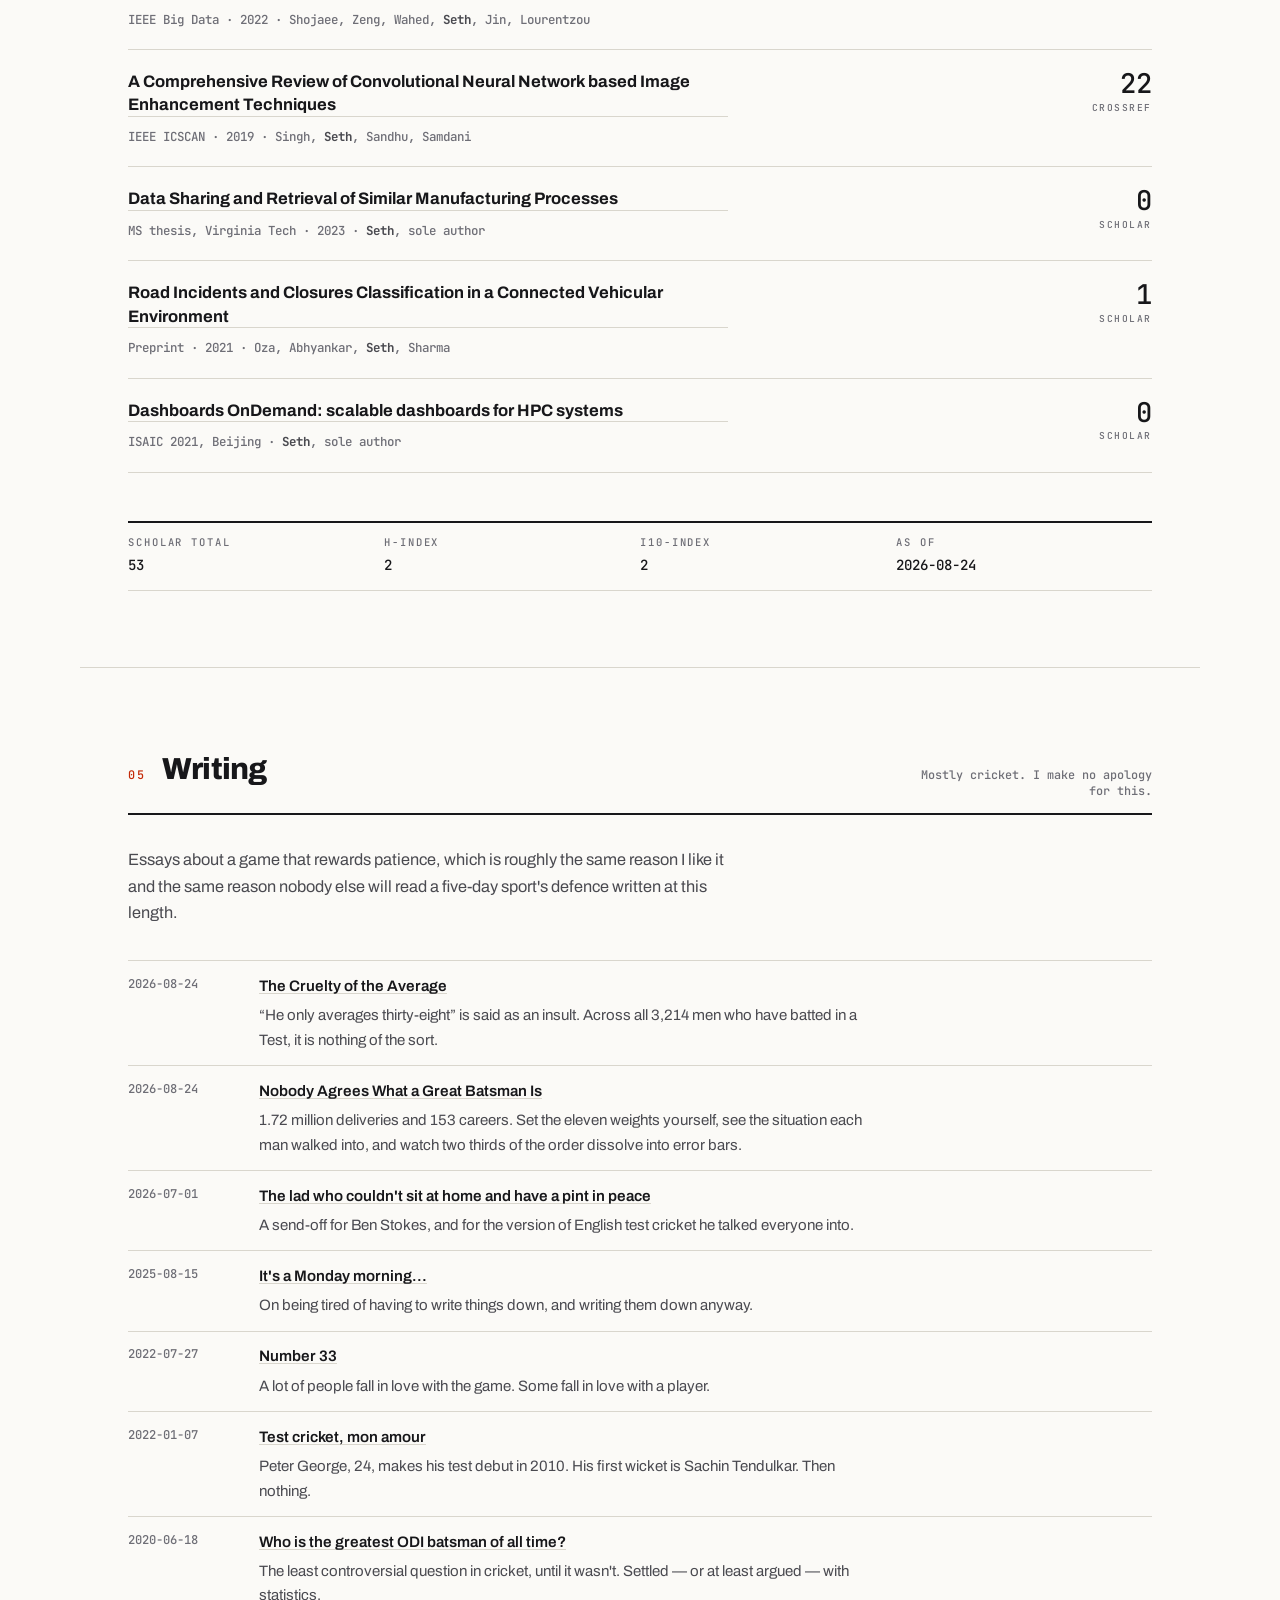
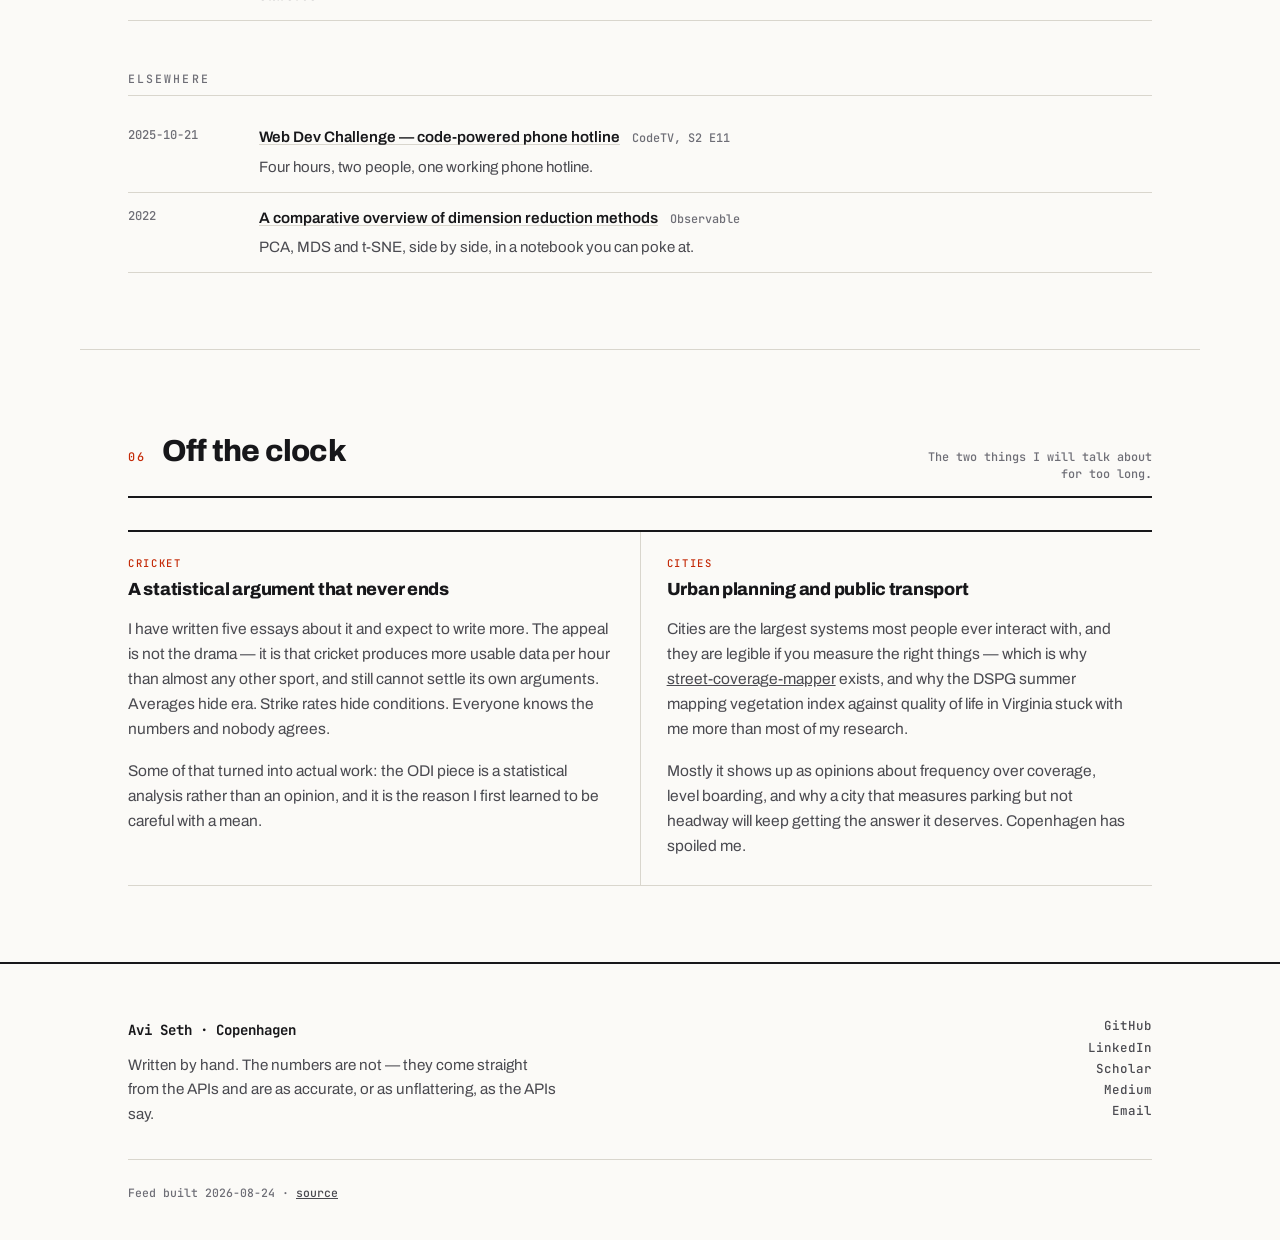
==== commit d2e90ae0: "Add scrollytelling narrative to batter-ranking; rewrite the hero Scrolly: four steps over a sticky c" ====
--- a/index.html
+++ b/index.html
@@ -4,11 +4,11 @@
 <meta charset="utf-8">
 <meta name="viewport" content="width=device-width, initial-scale=1">
 <title>Avi Seth</title>
-<meta name="description" content="Avi Seth — AI engineer in Copenhagen. Sole engineer at Crispa. Ten years of work from IIT Bombay to Virginia Tech to a Danish fintech, plus a live index of open-source activity, packages and research.">
+<meta name="description" content="Avi Seth — AI-forward engineer in Copenhagen. Model layers and the evals that keep them honest, opinions about public transport, espresso at home, and rather too much written about cricket. Plus a live index of open-source activity, packages and research.">
 <link rel="canonical" href="https://aviseth.github.io/">
 <meta property="og:type" content="website">
 <meta property="og:title" content="Avi Seth">
-<meta property="og:description" content="AI engineer in Copenhagen. A live index of what I build.">
+<meta property="og:description" content="AI-forward engineer in Copenhagen. Transit, espresso and cricket in roughly that order of volume. A live index of what I build.">
 <meta property="og:url" content="https://aviseth.github.io/">
 <meta name="theme-color" content="#FBFAF7">
 <link rel="icon" href="data:image/svg+xml,%3Csvg xmlns='http://www.w3.org/2000/svg' viewBox='0 0 32 32'%3E%3Crect width='32' height='32' fill='%2317171A'/%3E%3Ctext x='16' y='23' font-family='monospace' font-size='19' font-weight='700' fill='%23FBFAF7' text-anchor='middle'%3EA%3C/text%3E%3C/svg%3E">
@@ -53,8 +53,8 @@
 <main id="main">
 
 <section class="hero wrap">
-  <h1>I build the whole stack for a fintech in Copenhagen<span class="accent">.</span></h1>
-  <p class="hero__sub">Extraction pipelines, auth, infrastructure, the model layer. Sole engineer &mdash; everything that runs, I wrote or own. Before this: privacy research at Virginia Tech, ML delivery in New York, computer vision at IIT Bombay.</p>
+  <h1>I build AI systems, and I will derail the conversation to talk about buses<span class="accent">.</span></h1>
+  <p class="hero__sub">AI&#8209;forward engineer in Copenhagen: extraction pipelines, model layers, and the eval harnesses that stop them quietly lying to you. Away from the keyboard I care about urban infrastructure and how cities move people, pull espresso at home with more enthusiasm than consistency and will talk about it for as long as you let me, and keep <a href="#writing">a long statistical argument with cricket</a> going in public.</p>
   <dl class="meta">
     <div><dt>Role</dt><dd>AI Engineer, <a href="https://crispa.ai">Crispa</a></dd></div>
     <div><dt>Based</dt><dd>Copenhagen, DK</dd></div>
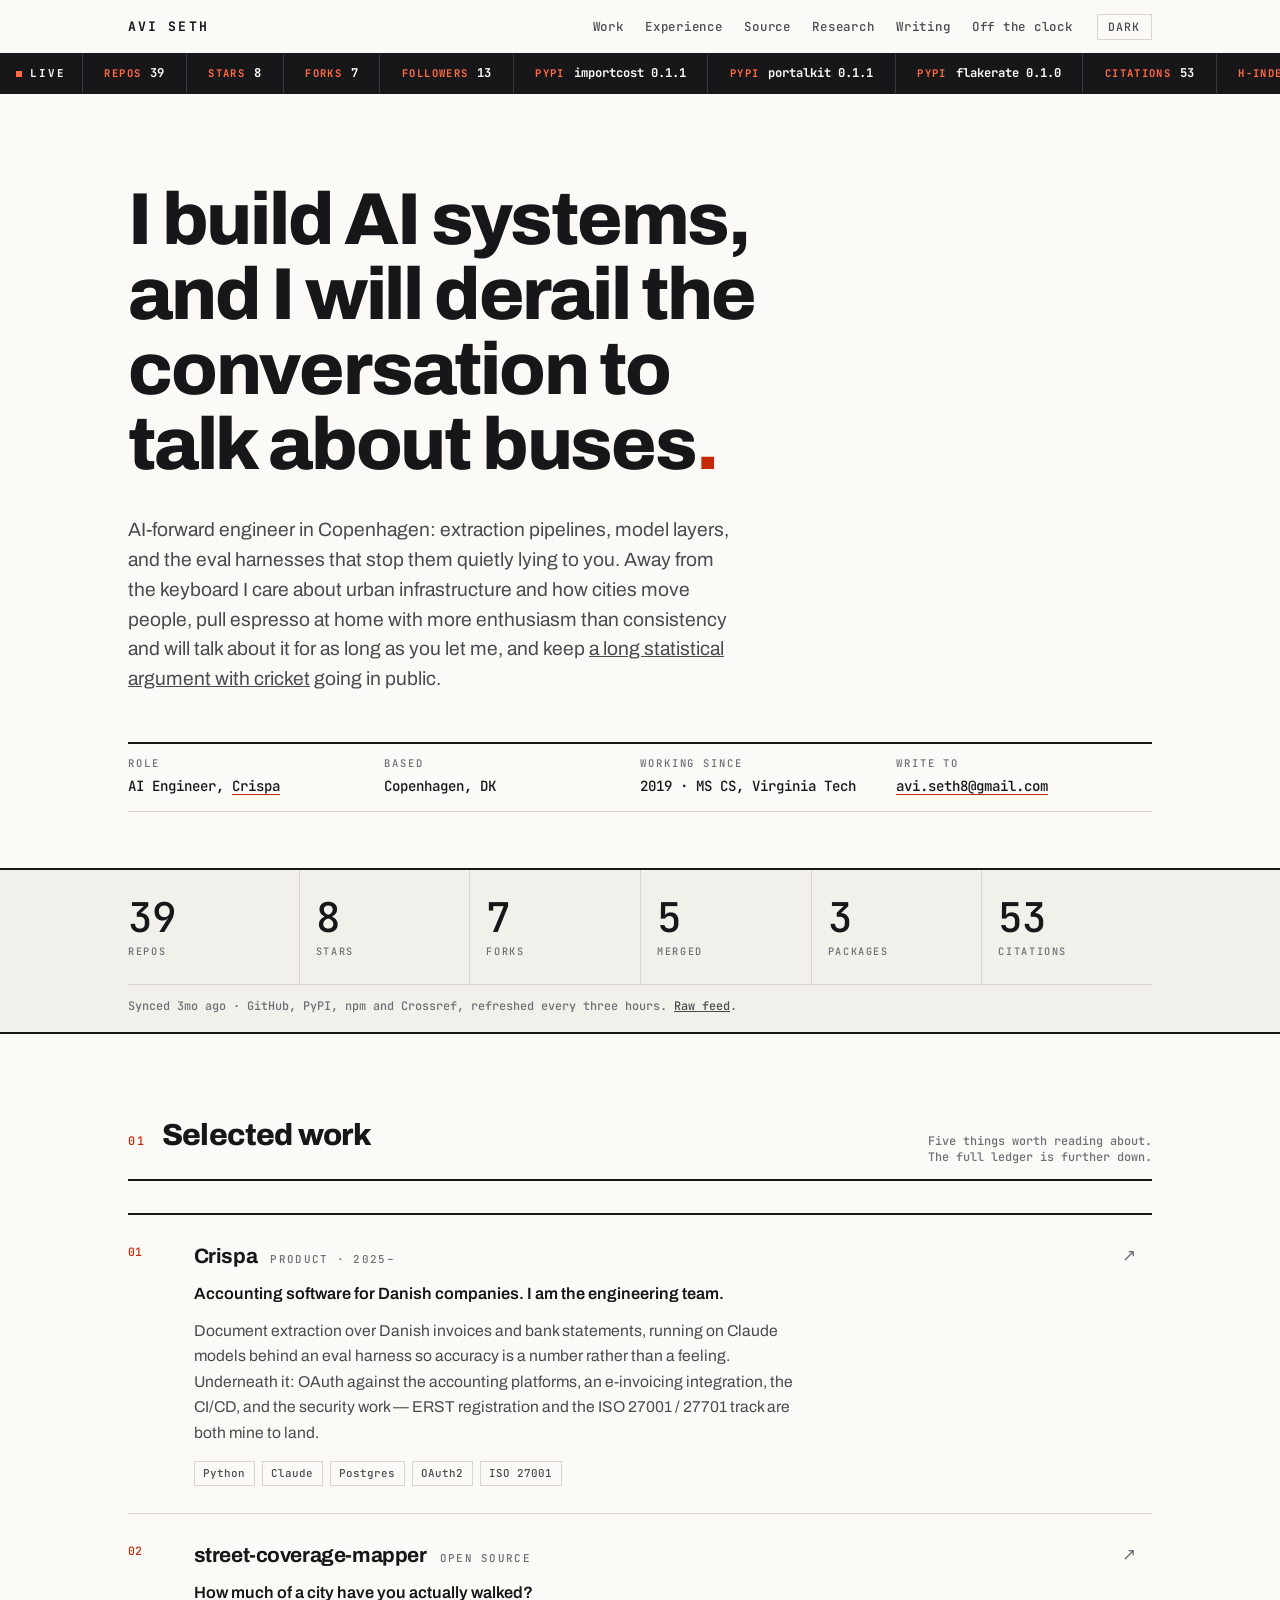
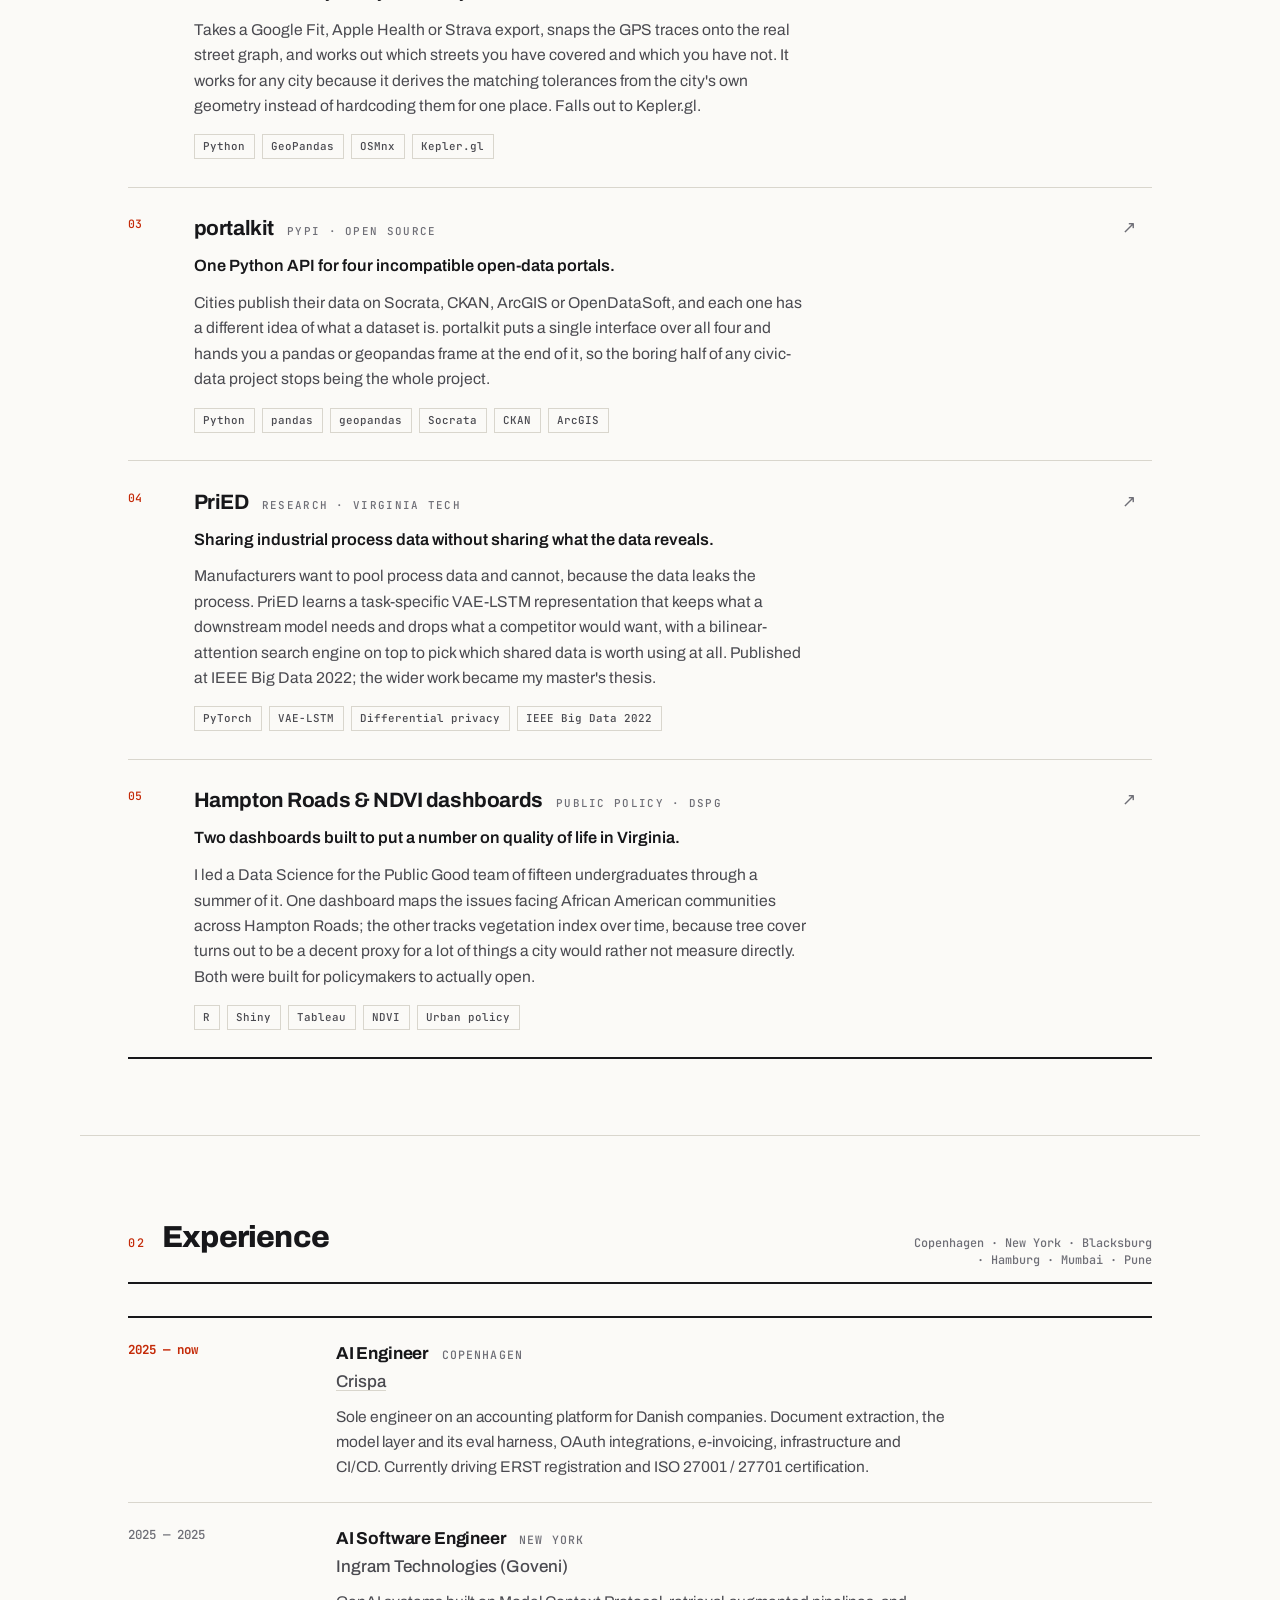
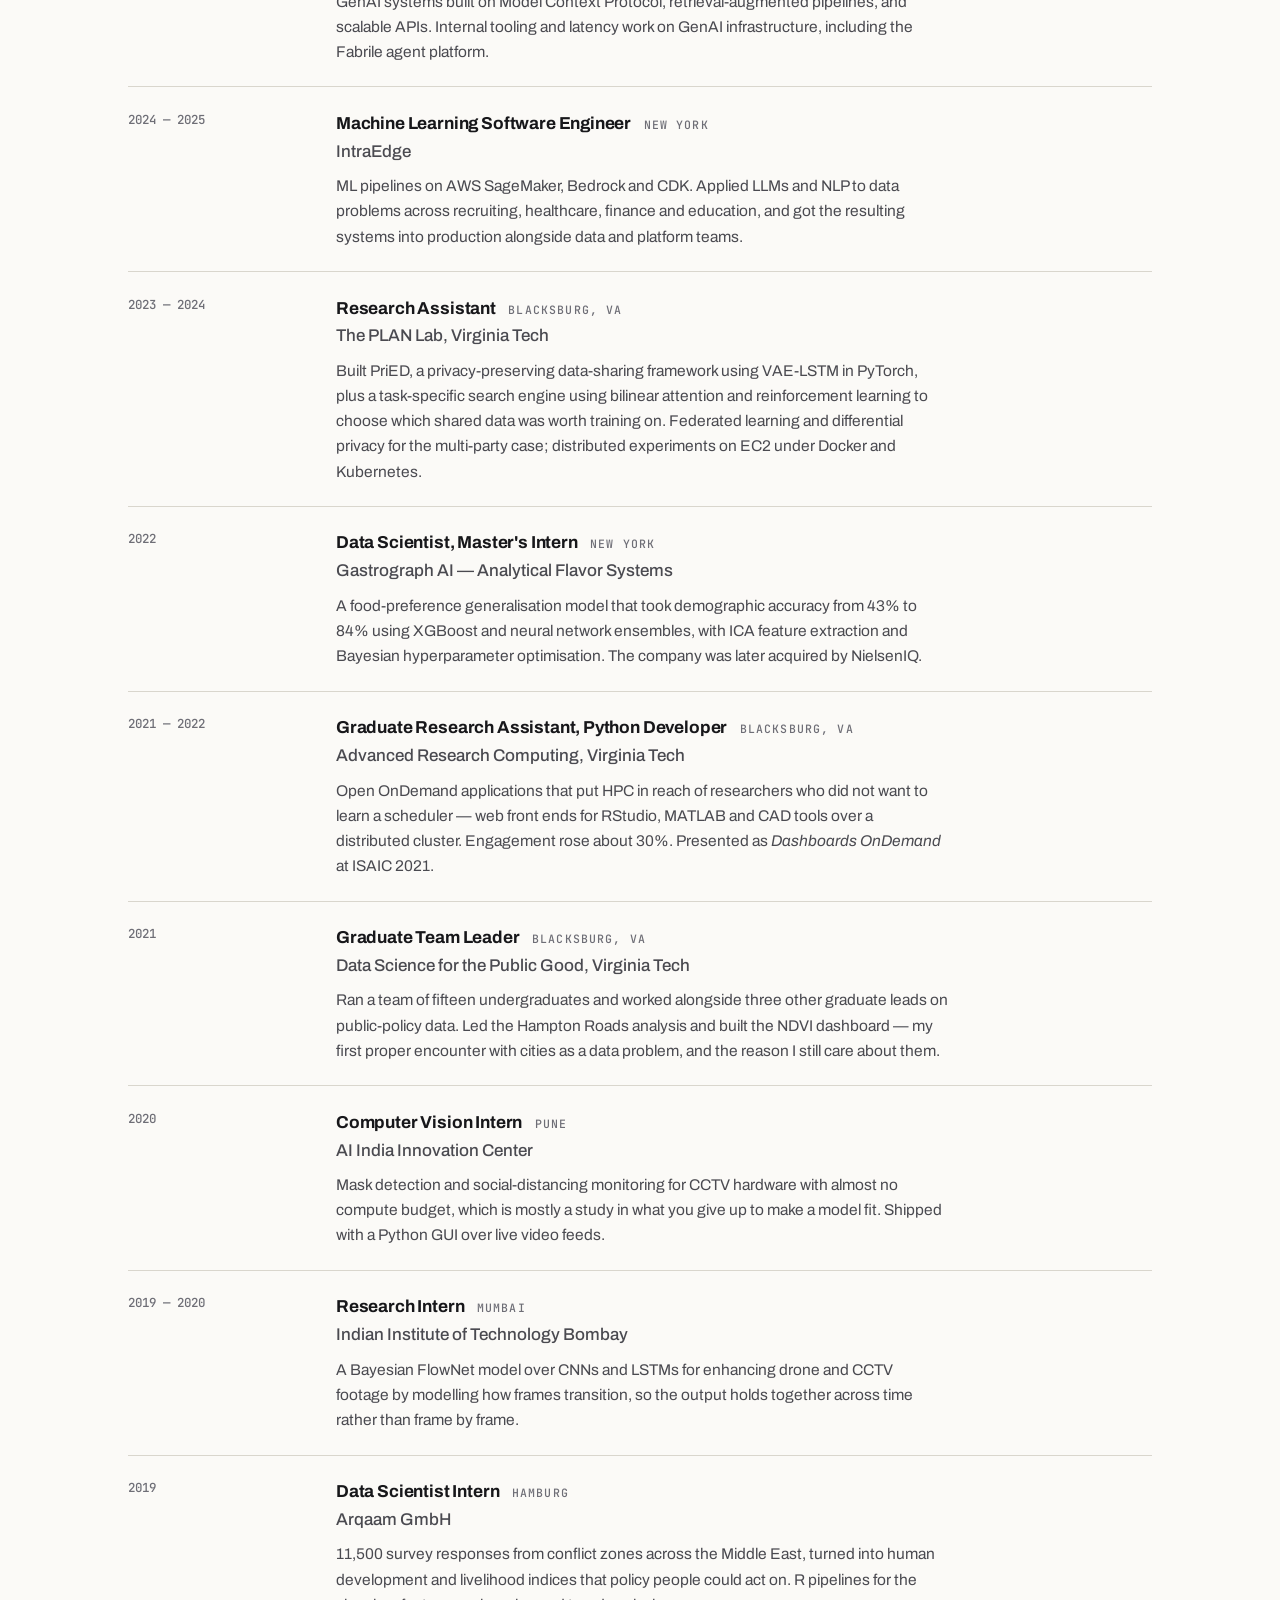
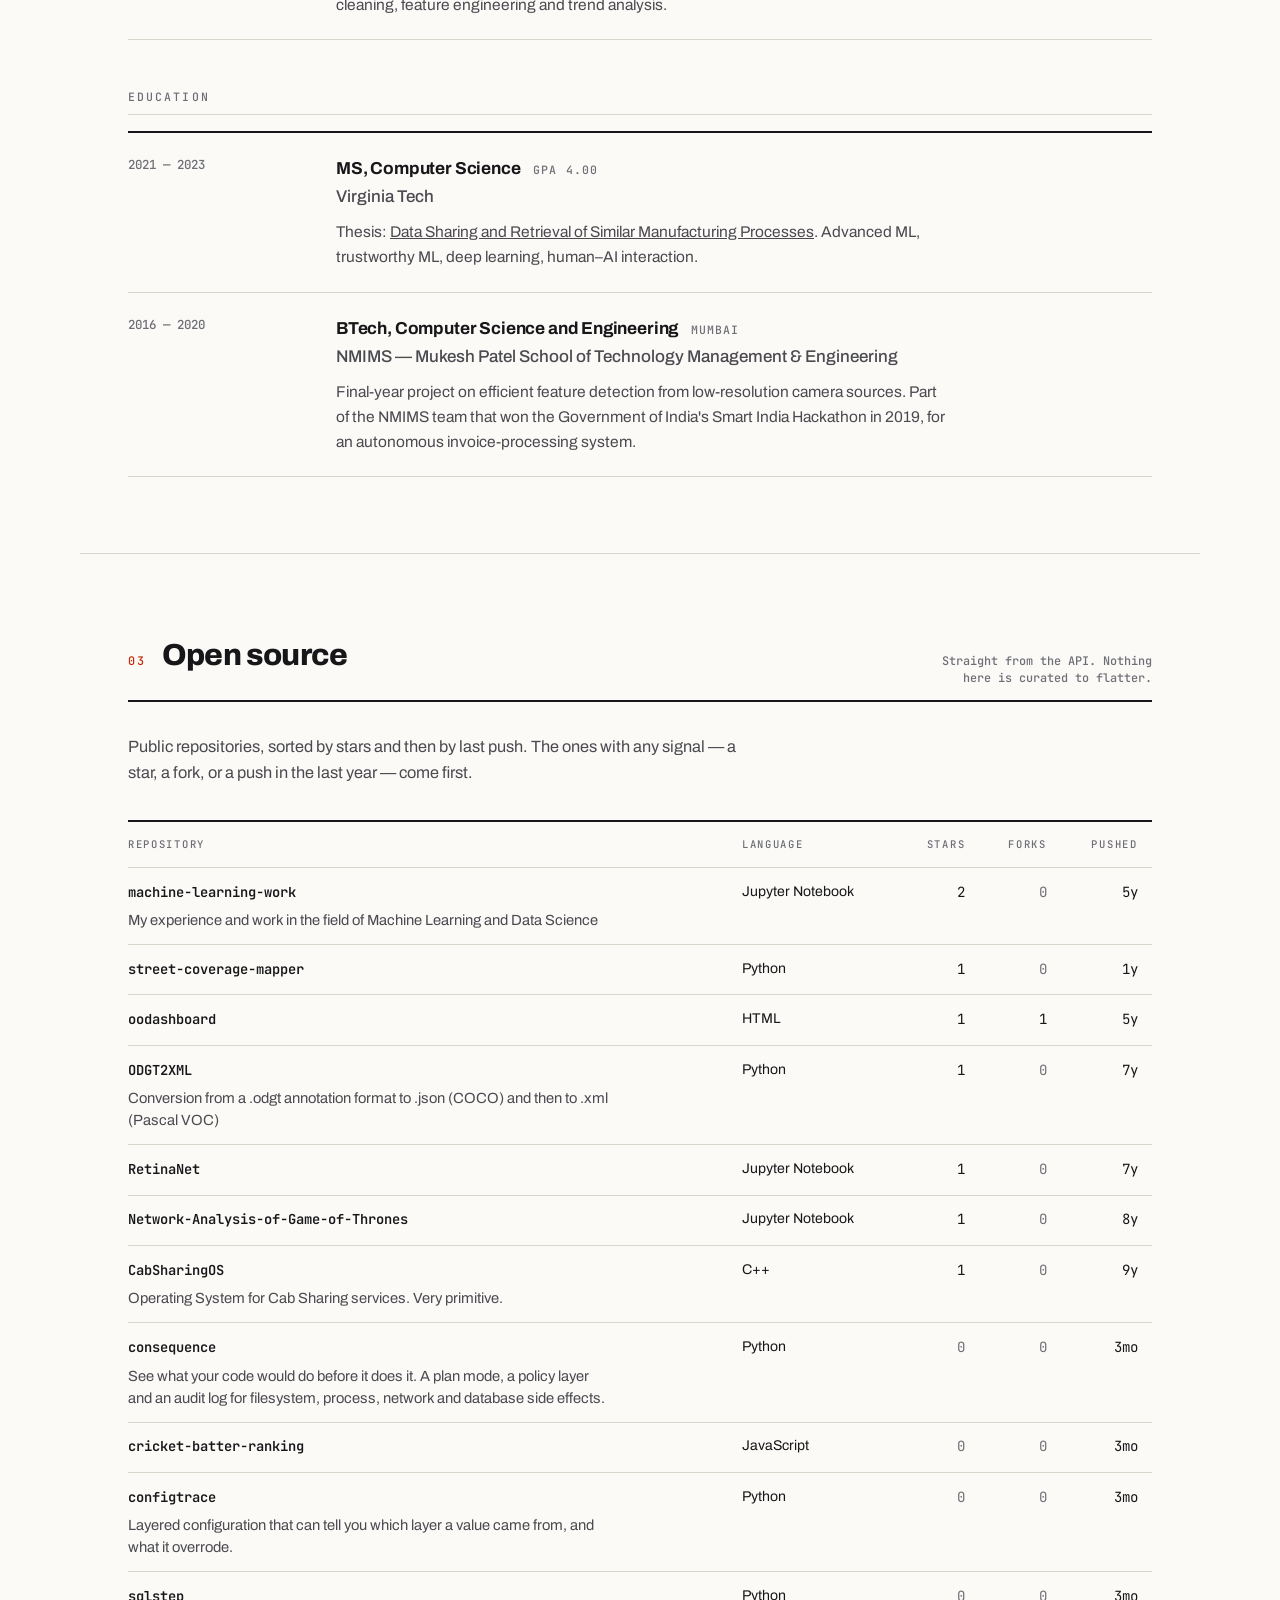
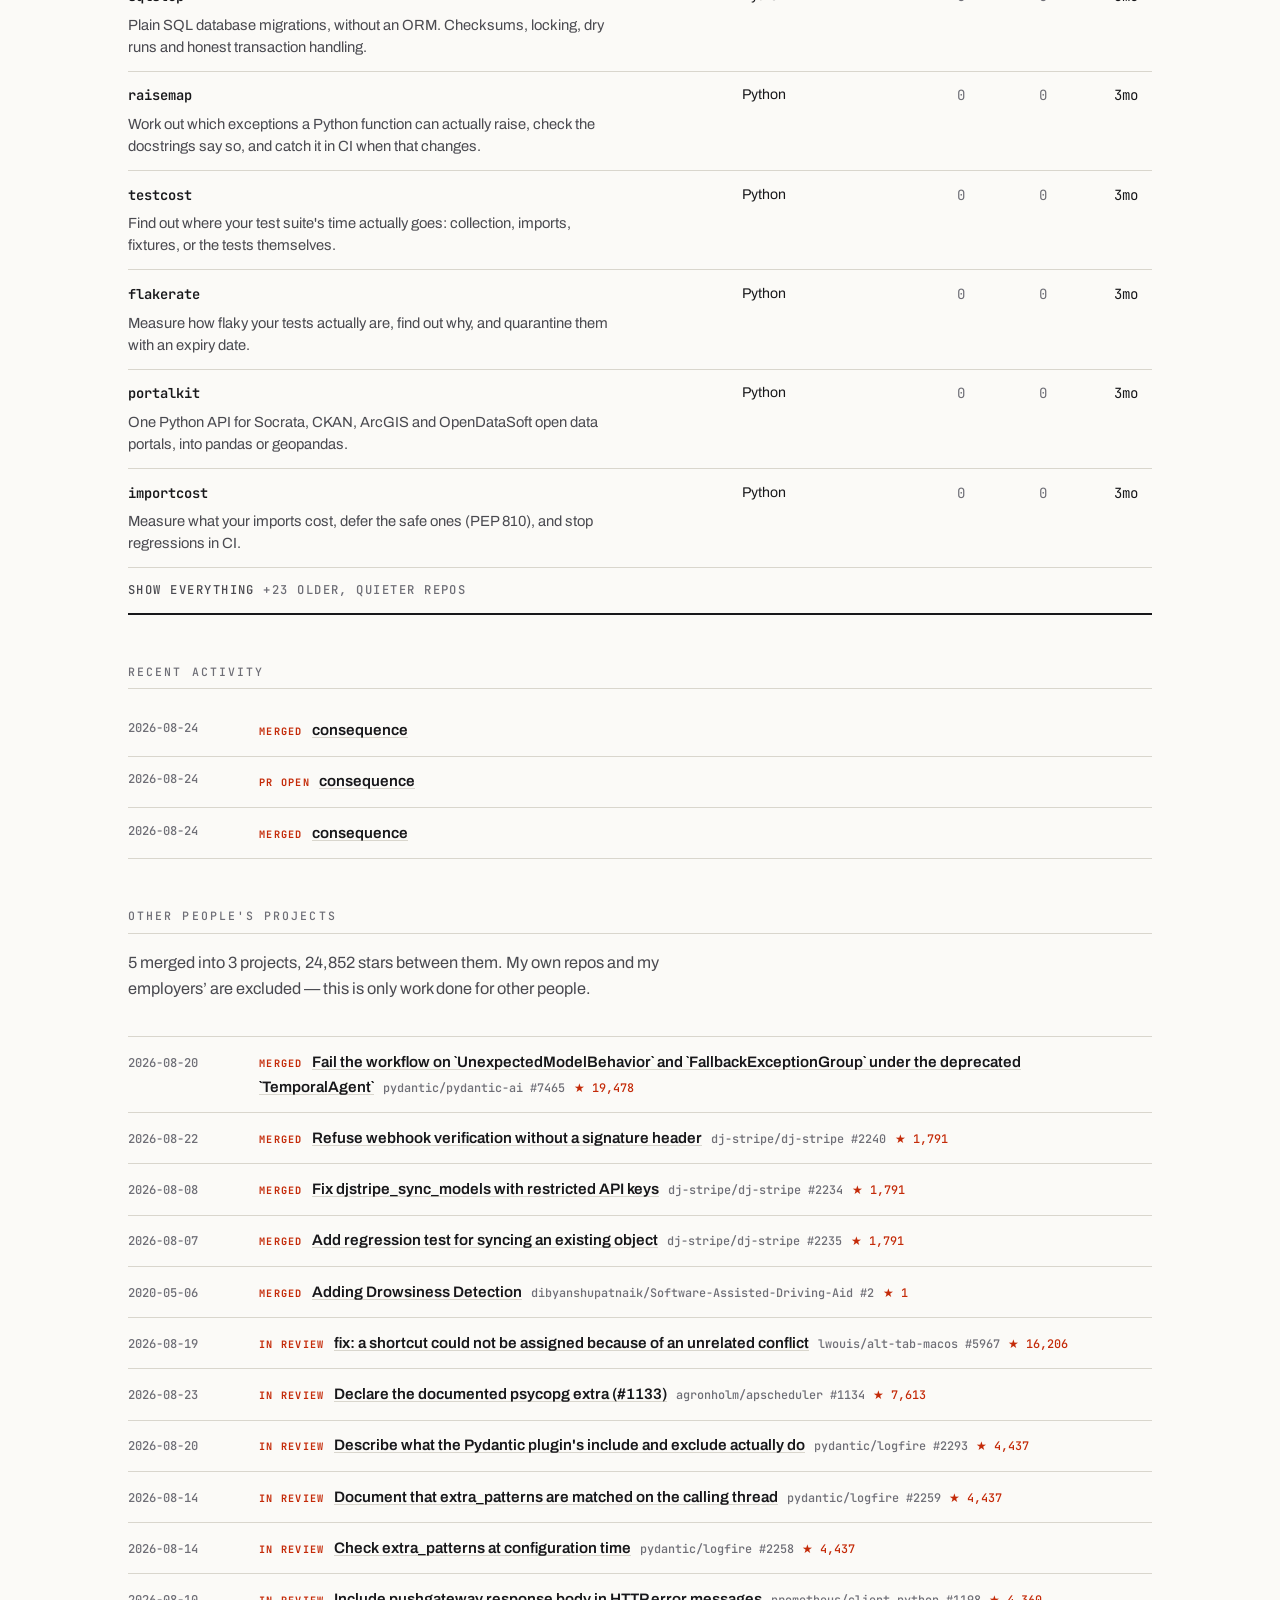
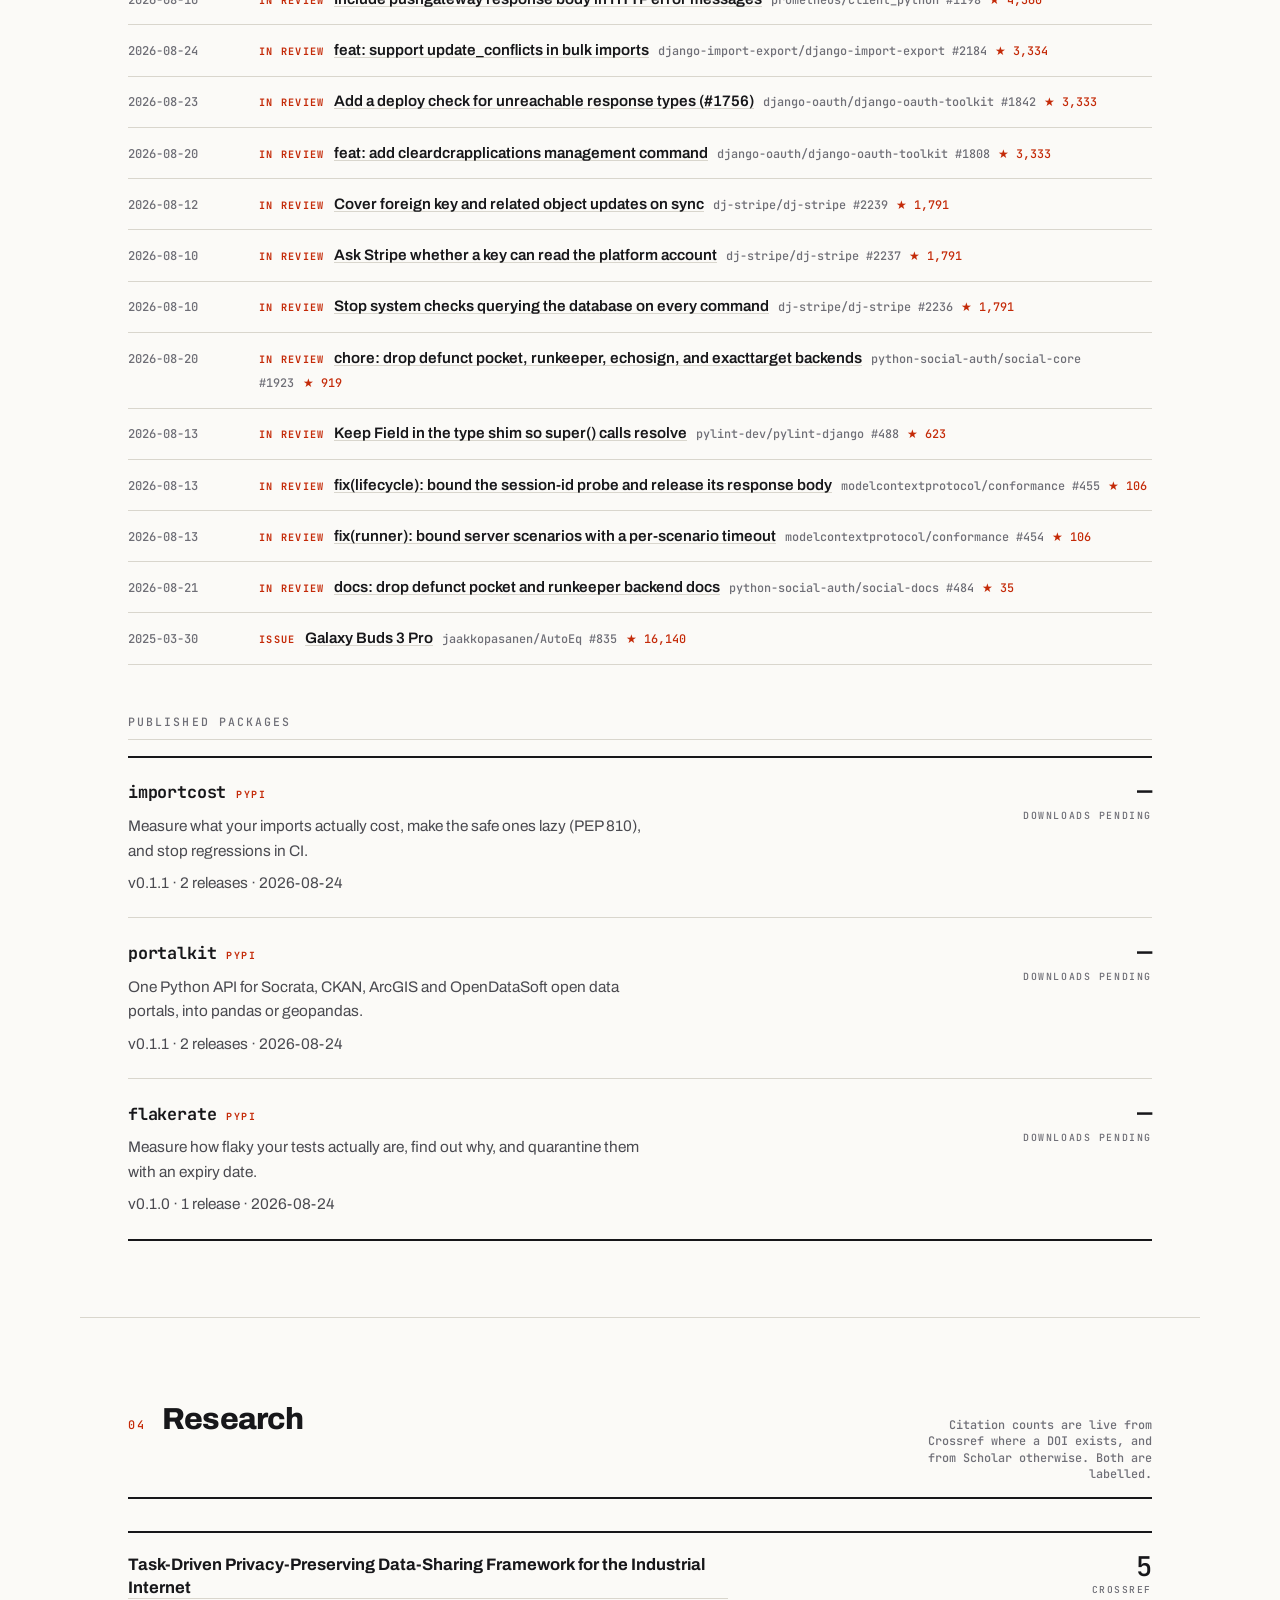
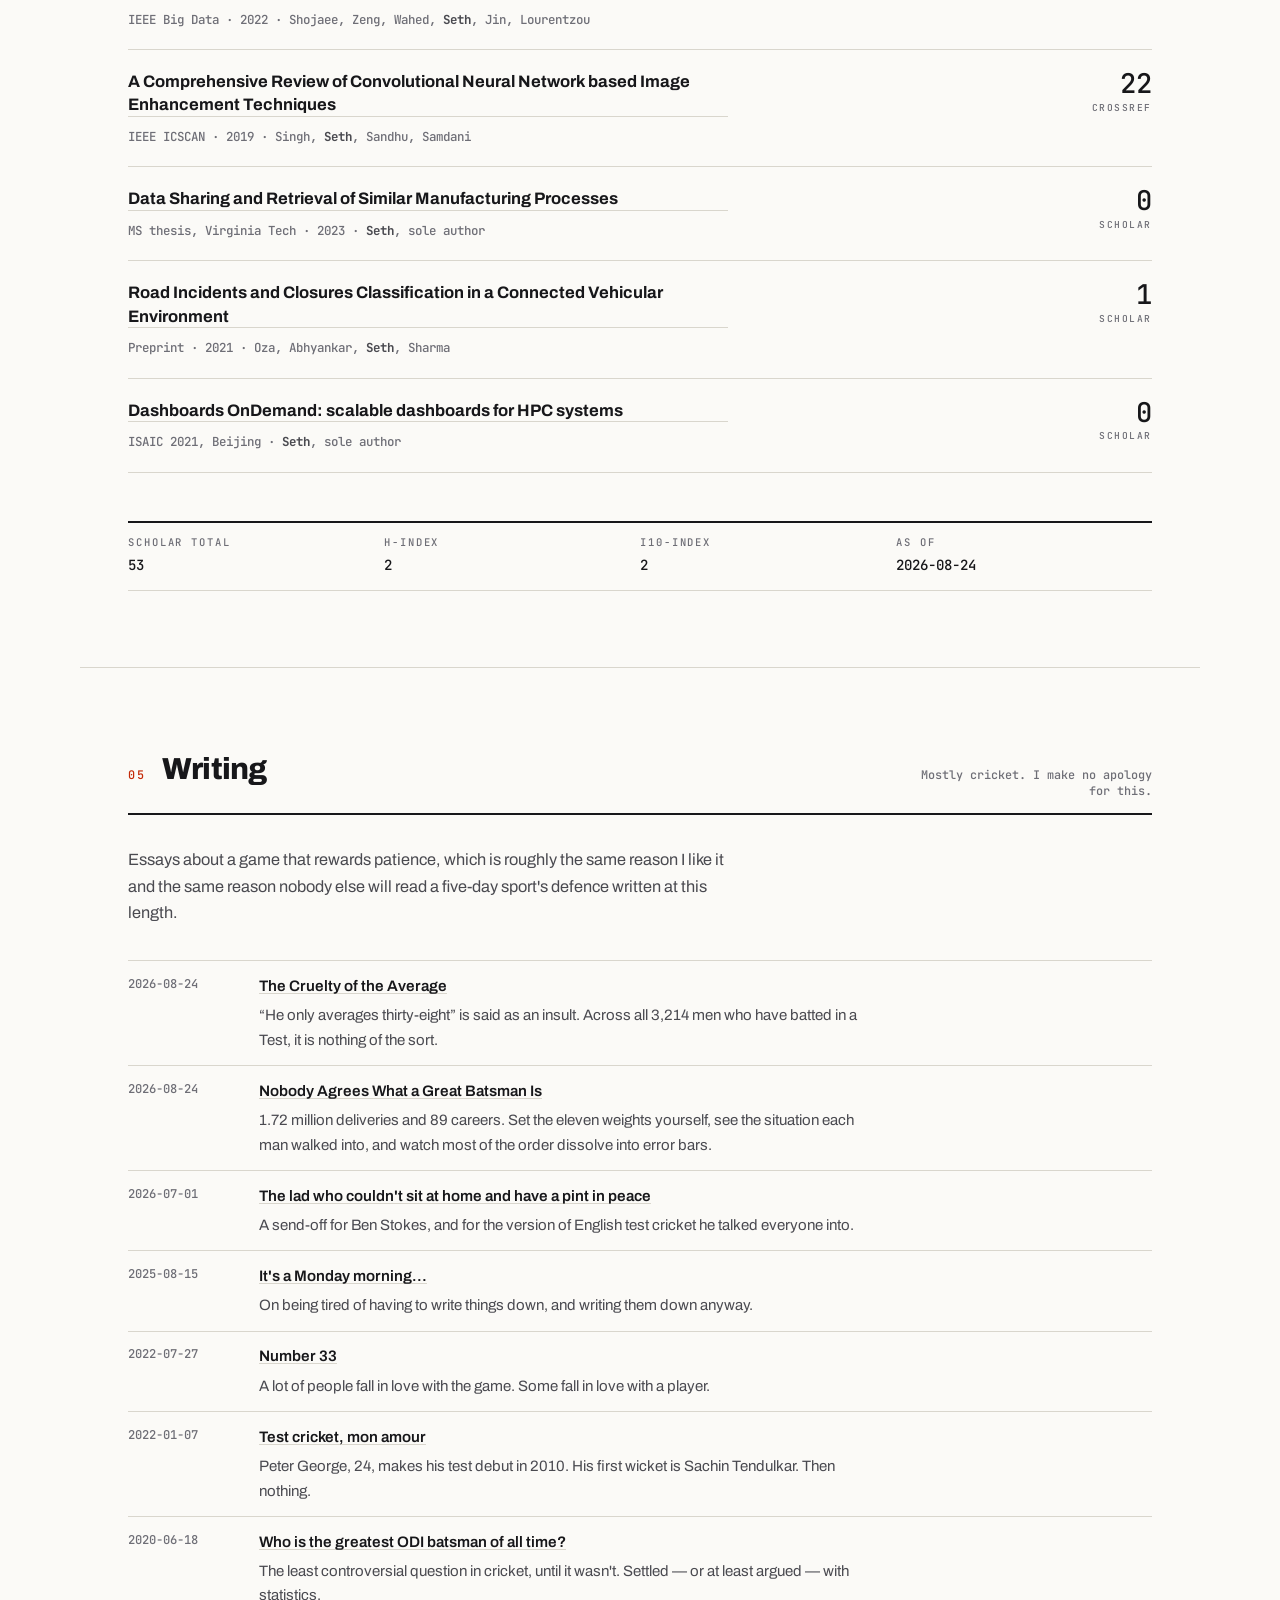
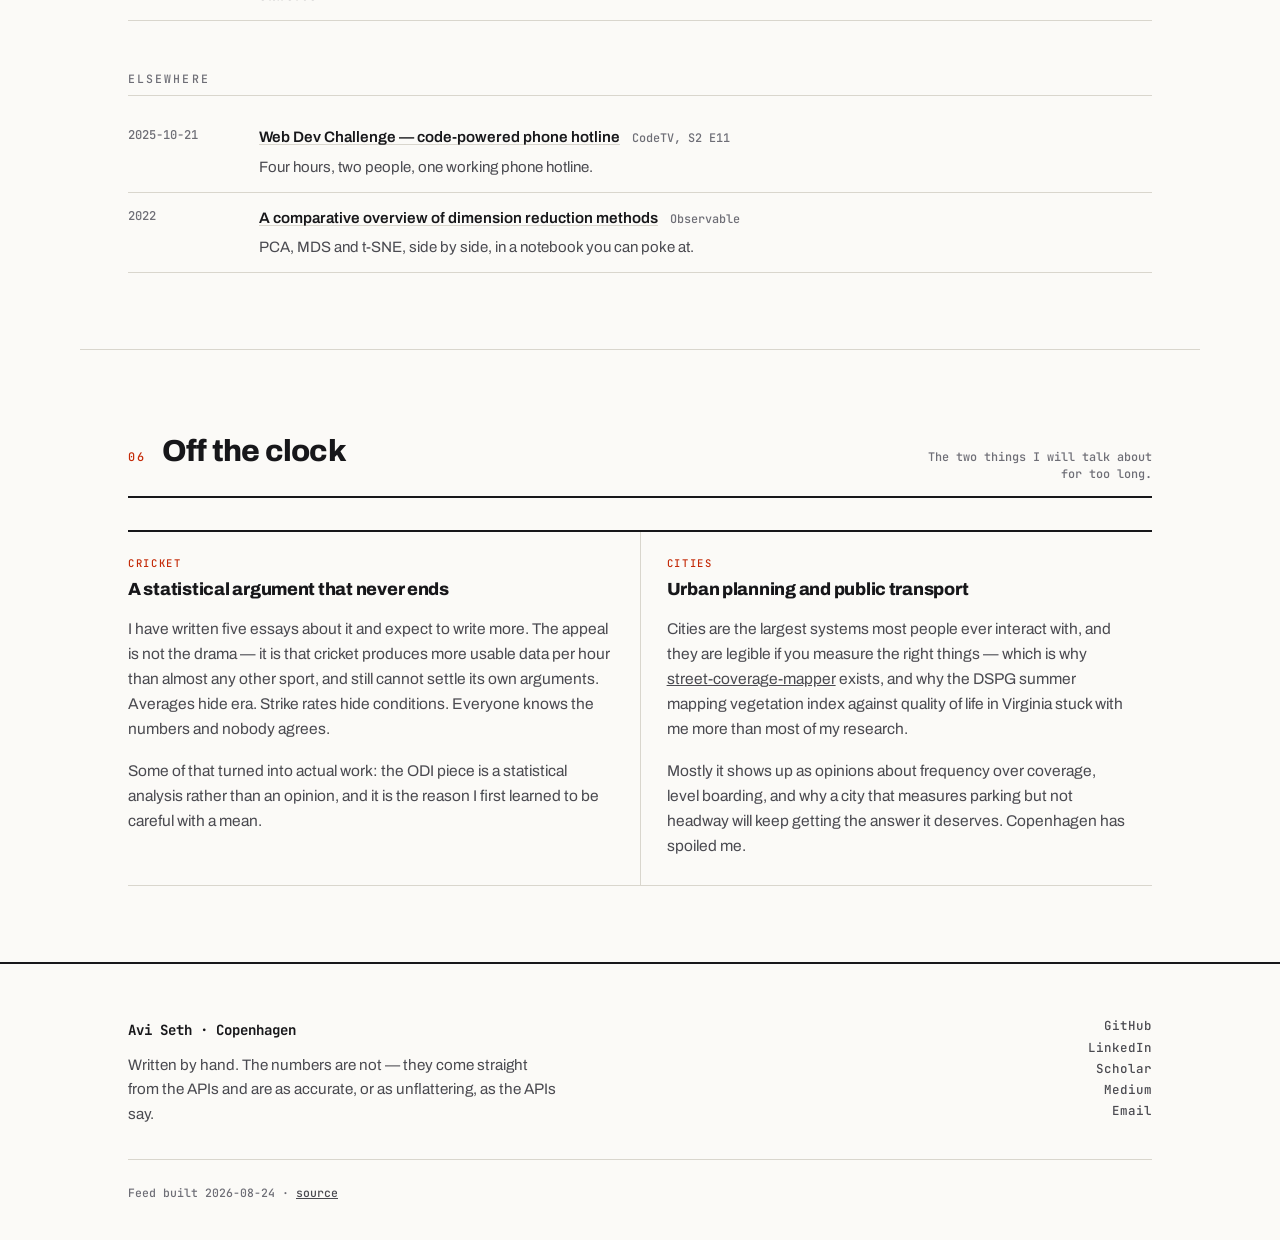
==== commit 144a8ab4: "Refresh the ranking page onto current data and add five visualisations Data now runs to 15 August 20" ====
--- a/index.html
+++ b/index.html
@@ -356,7 +356,7 @@
       <span class="log__date">2026&#8209;08&#8209;24</span>
       <span class="log__what">
         <a href="/writing/batter-ranking/">Nobody Agrees What a Great Batsman Is</a>
-        <span class="log__blurb">1.72 million deliveries and 153 careers. Set the eleven weights yourself, see the situation each man walked into, and watch two thirds of the order dissolve into error bars.</span>
+        <span class="log__blurb">1.72 million deliveries and 89 careers. Set the eleven weights yourself, see the situation each man walked into, and watch most of the order dissolve into error bars.</span>
       </span>
     </li>
     <li>
